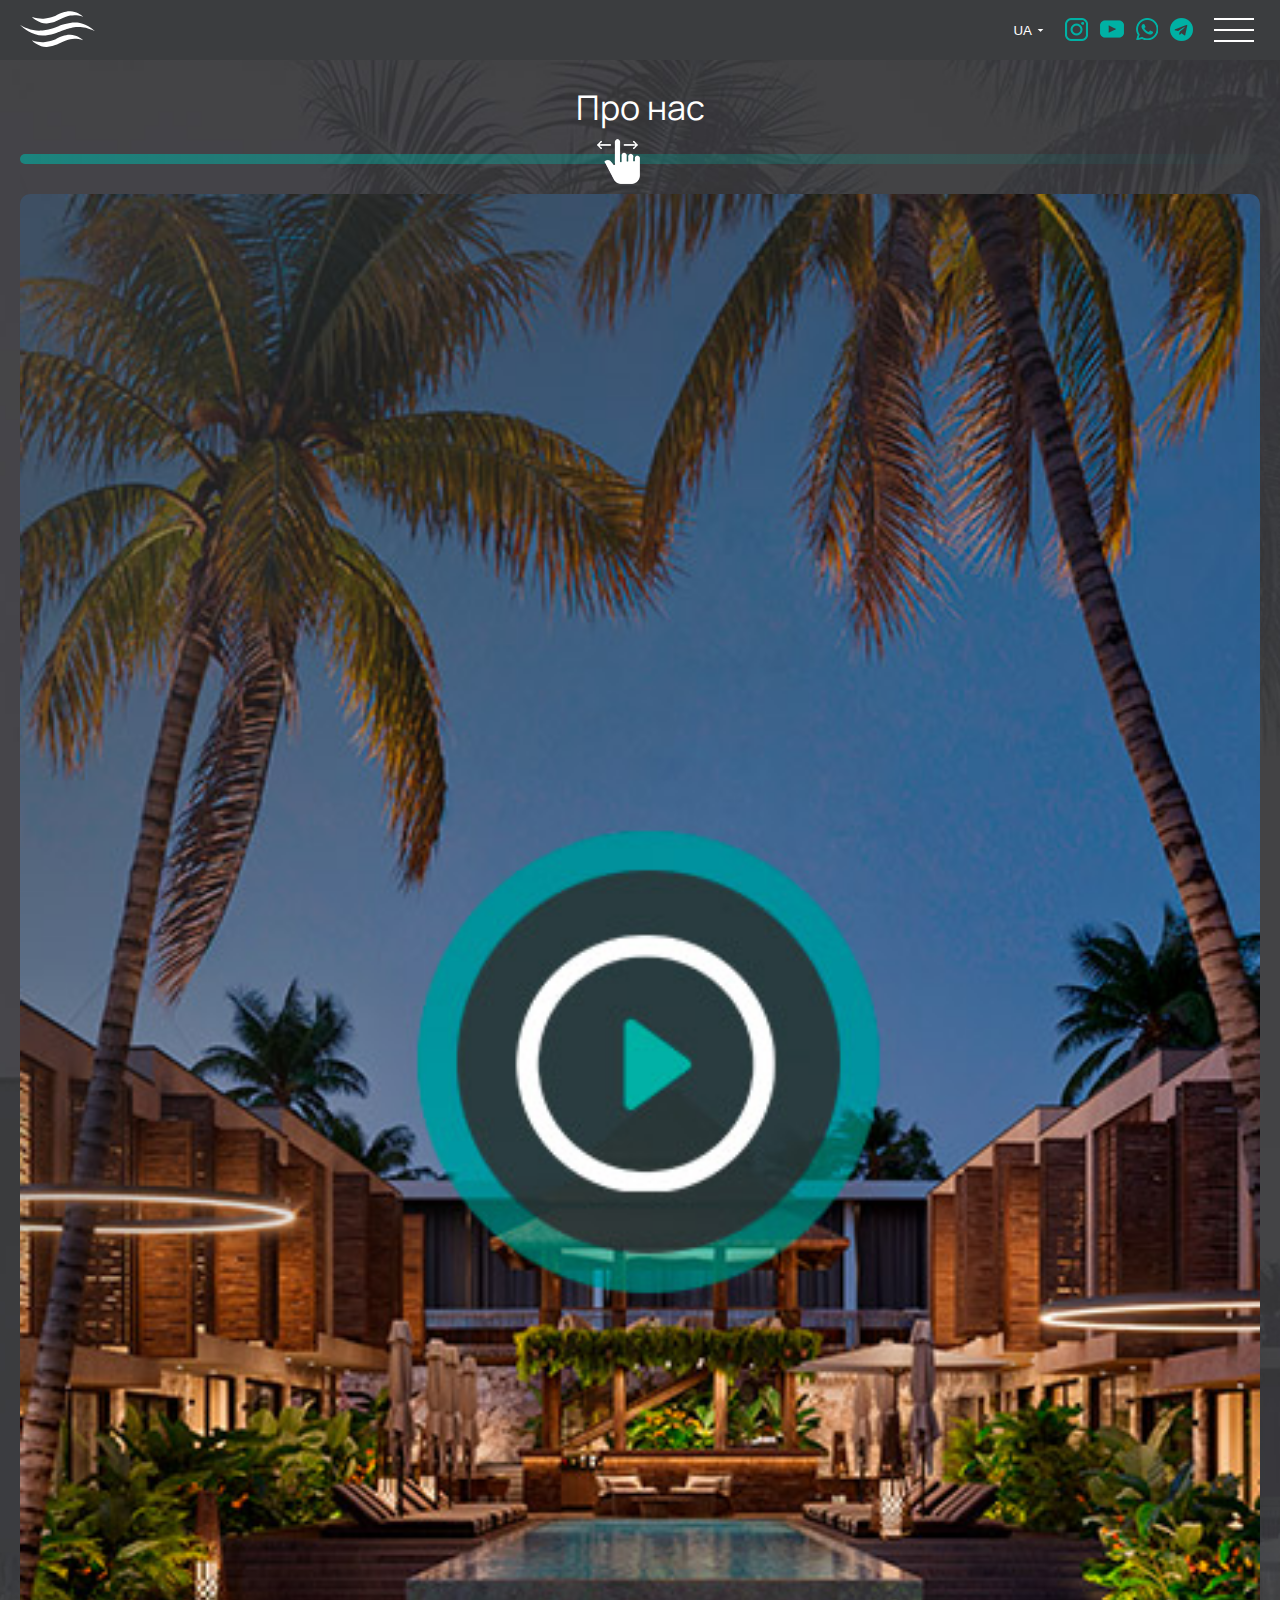
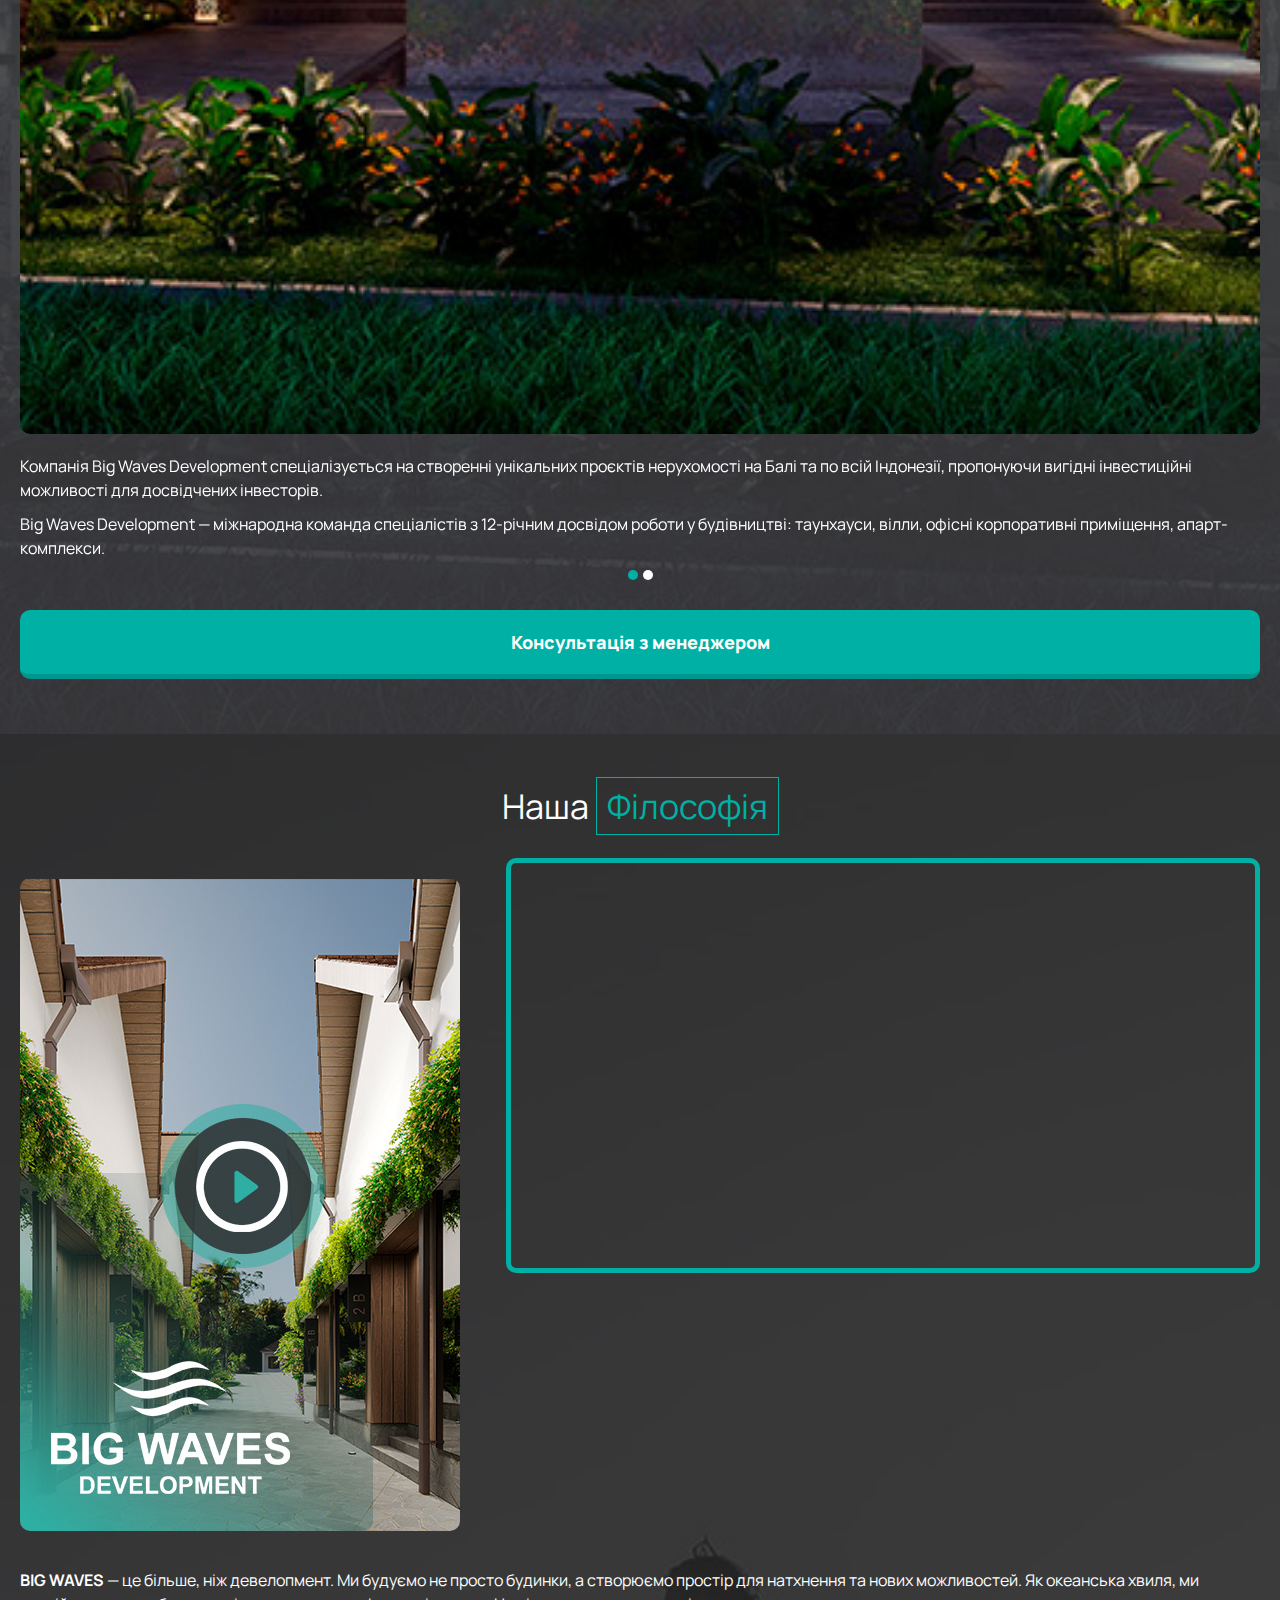
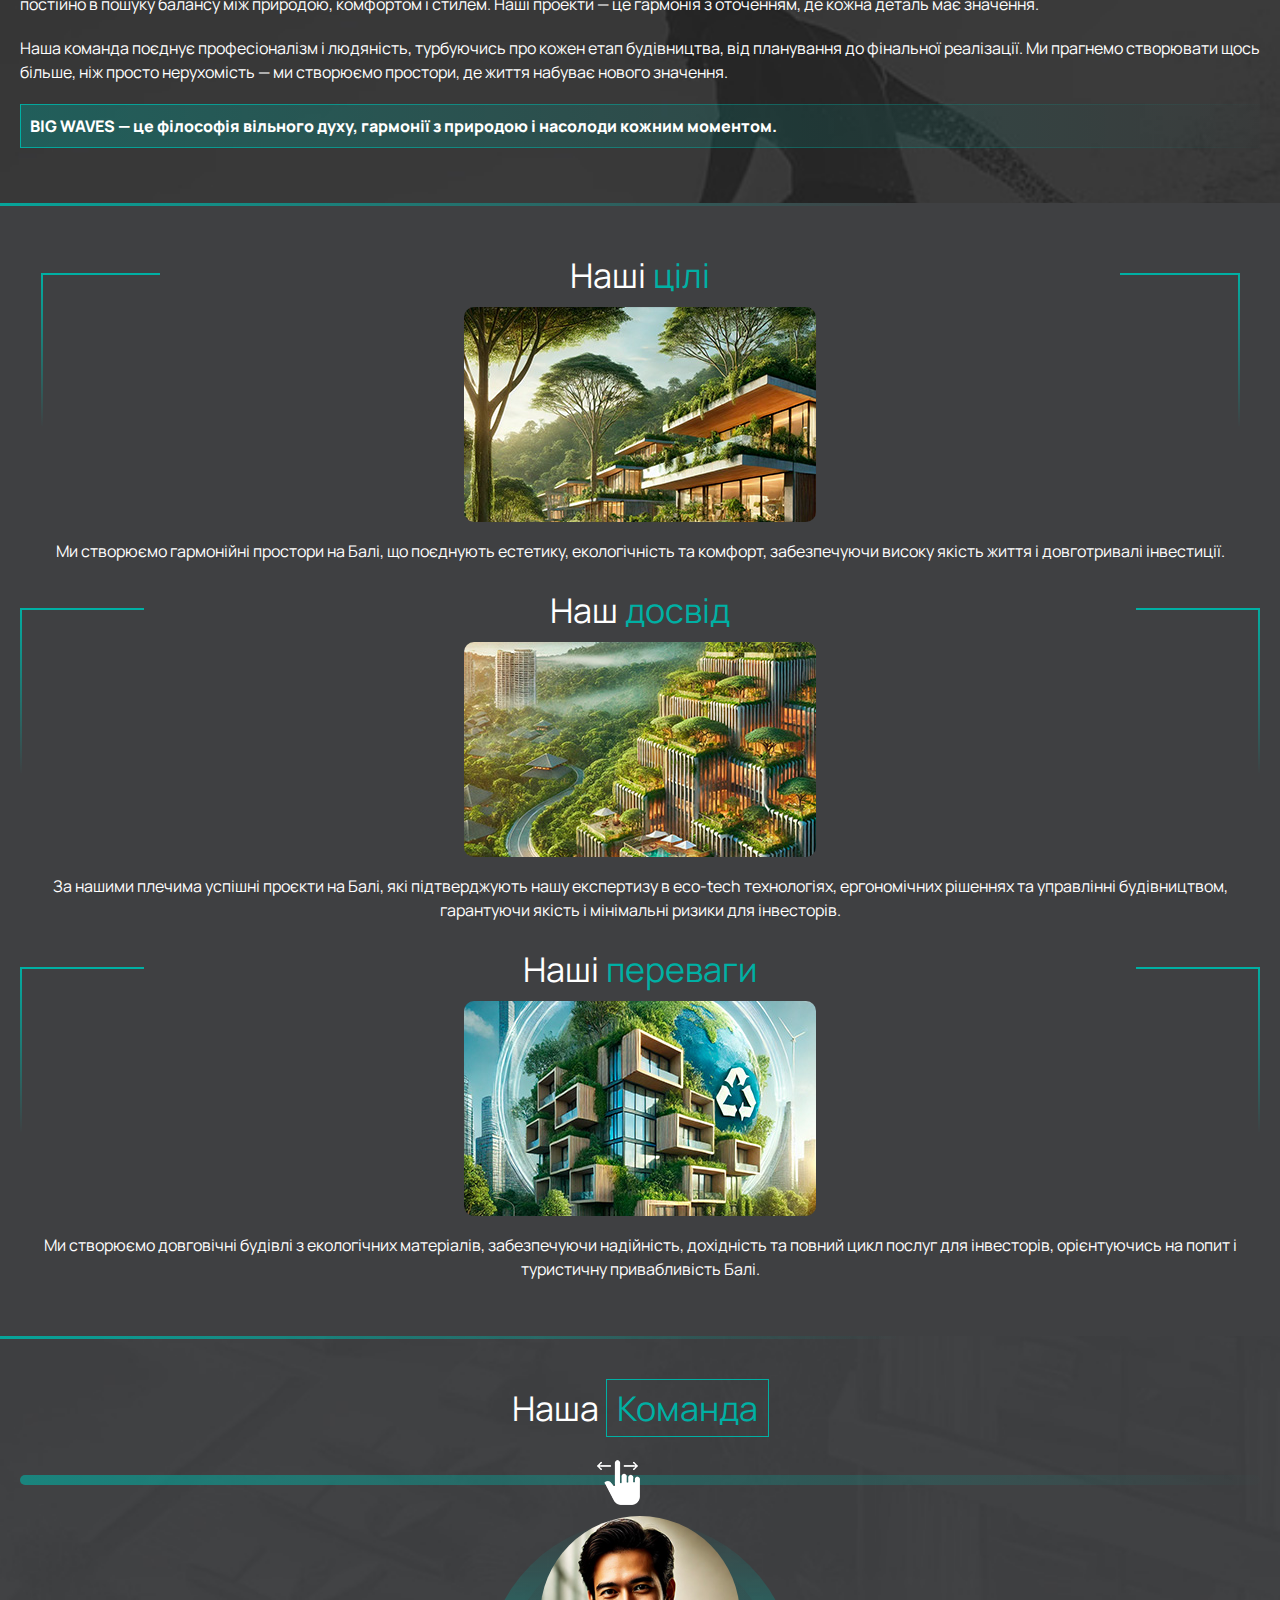
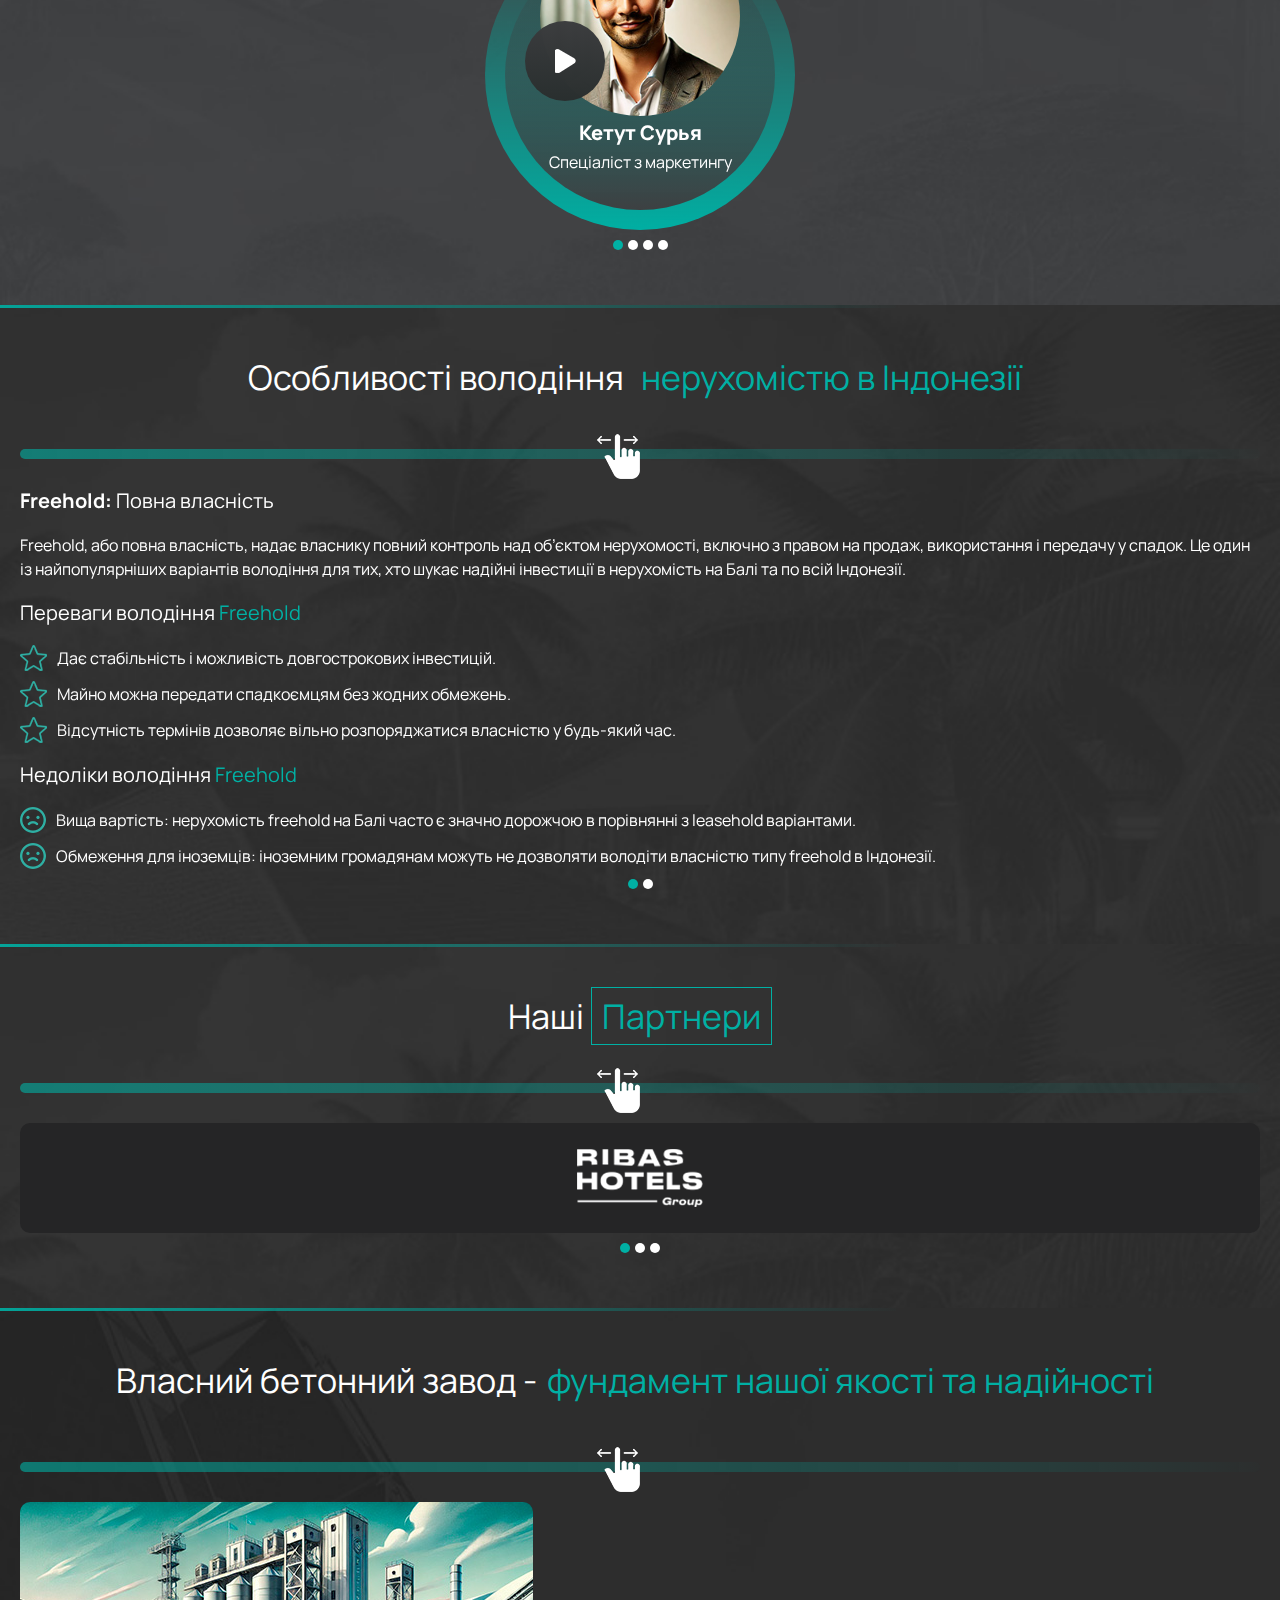
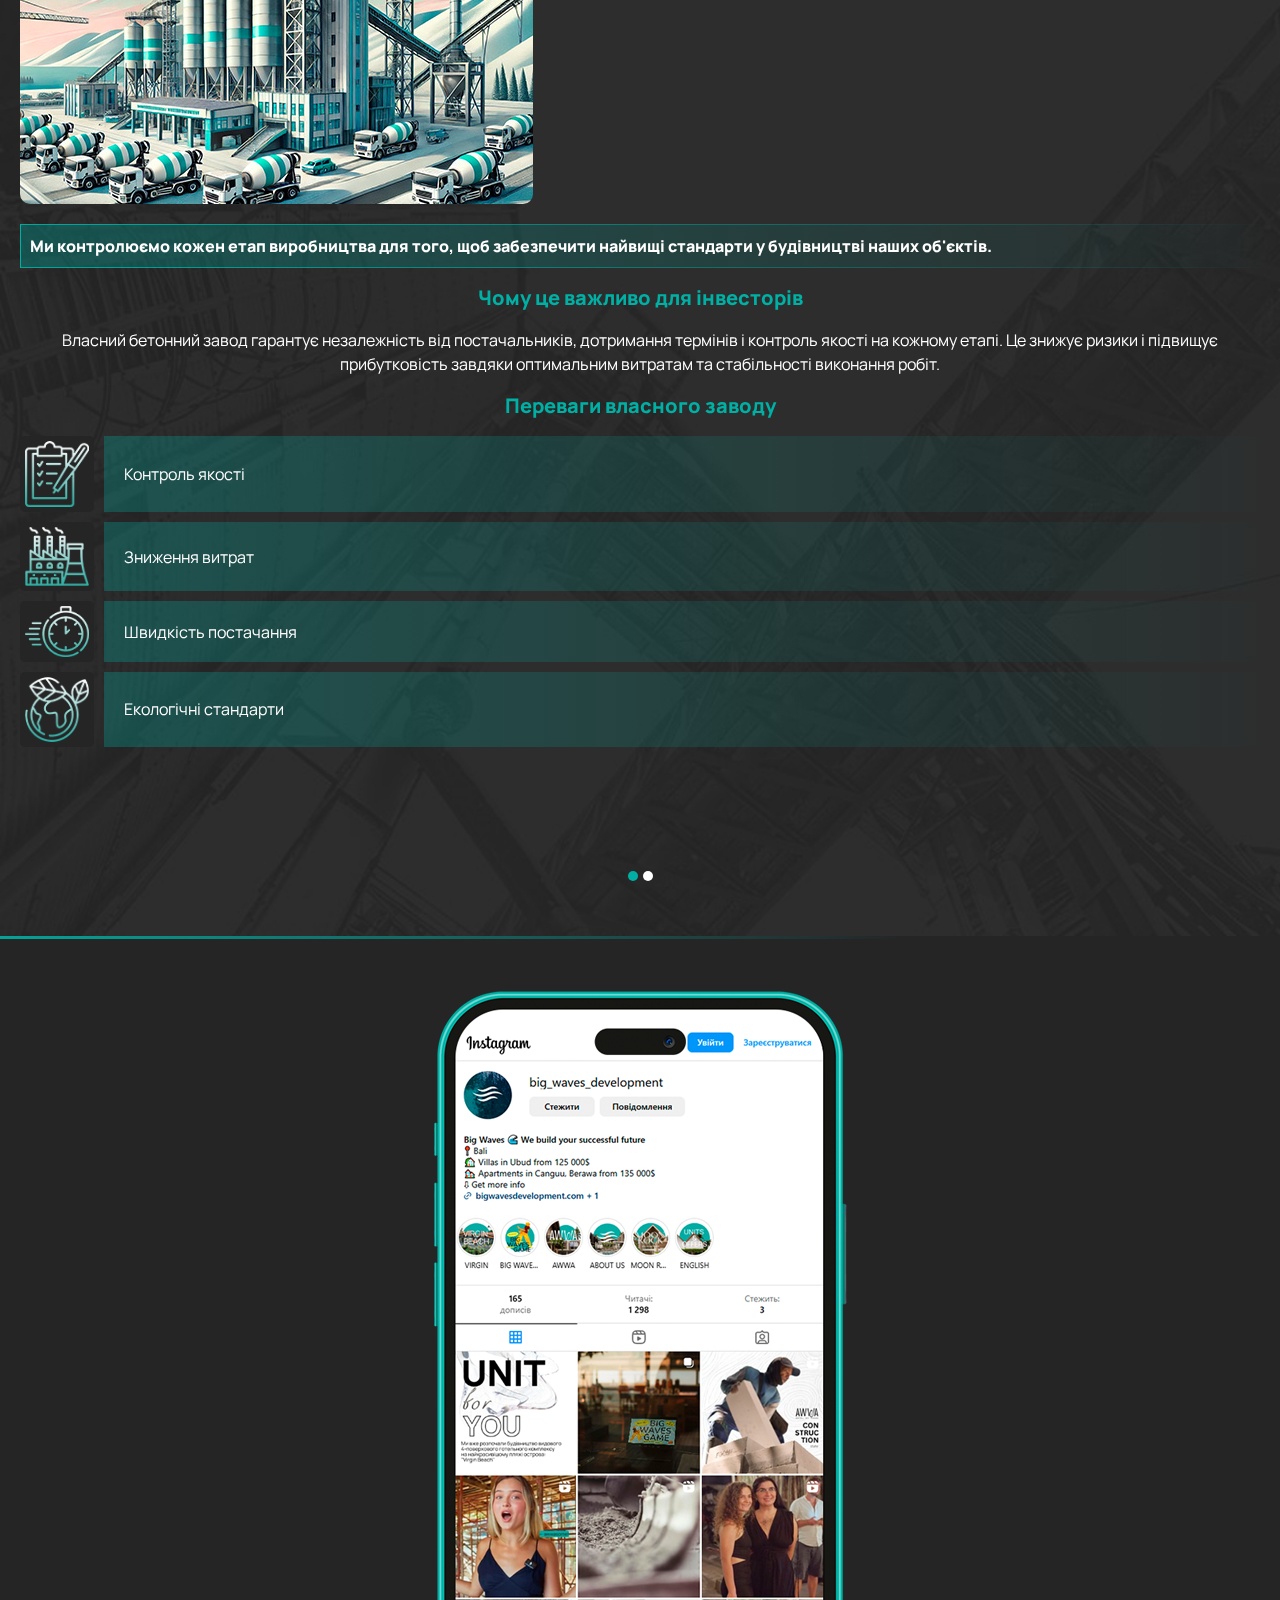
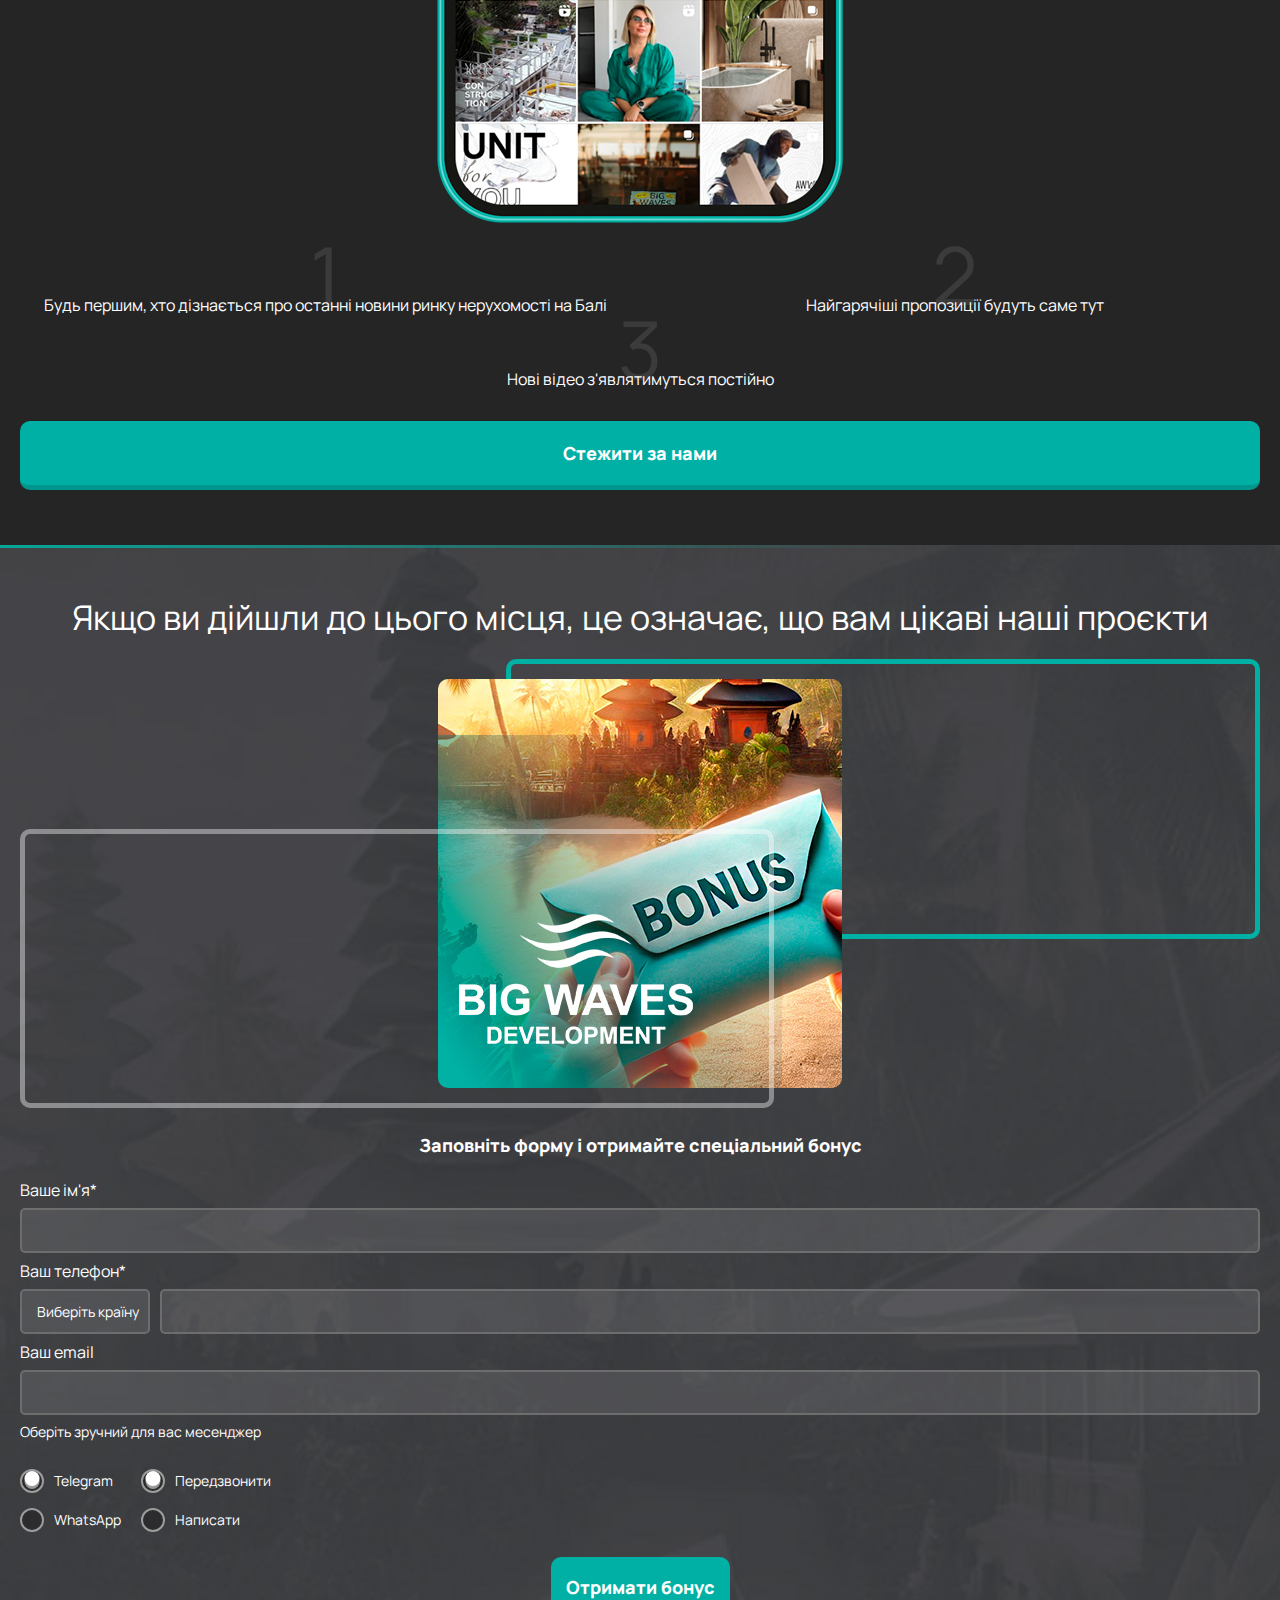
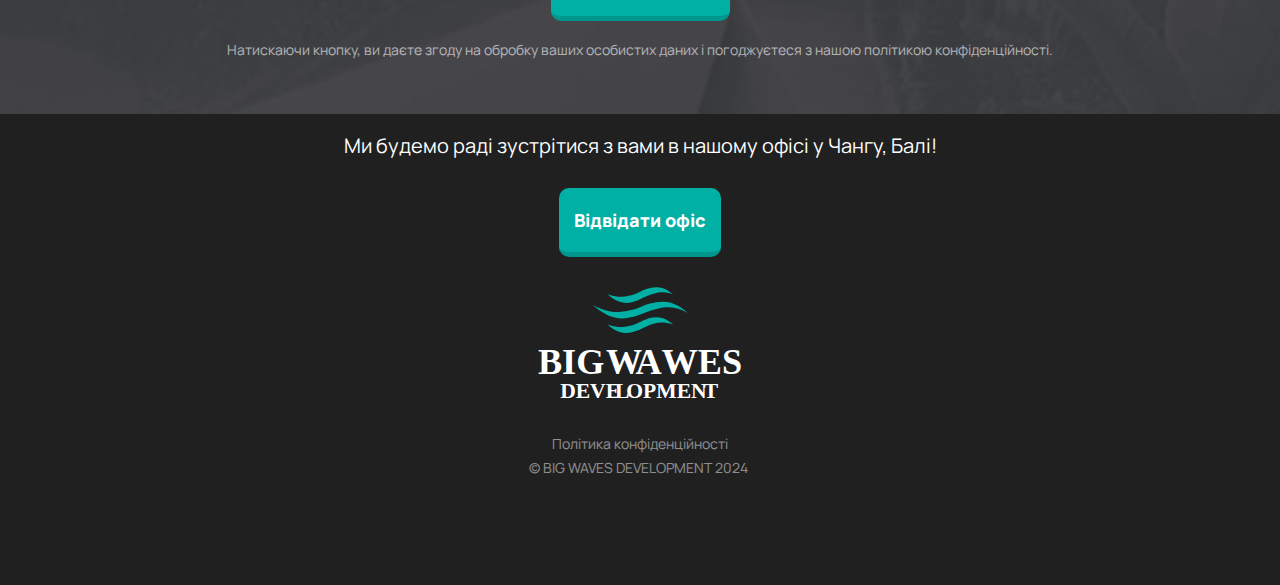
==== about.html @ 15e414f9 "Edit logos" ====
<!DOCTYPE html>
<html lang="en">

<head>
    <meta charset="UTF-8">
    <link rel="icon" type="image/png" href="img/favicon.png?v=1.0.1">
    <meta name="viewport" content="width=device-width, initial-scale=1.0">
    <title>Big Waves</title>
    <link rel="stylesheet" href="css/owl.carousel.min.css">
    <link rel="stylesheet" href="css/jquery.fancybox.min.css">
    <link rel="stylesheet" href="css/style.css?v=3.0.1">
</head>

<body class="pageAbout">
    <main class="mainHome">
        <!-- Modal min -->
        <div class="modalBody">
            <div class="modalBodyBtn">
                <a href="#sec1" class="btn btn_gr bordrR">Вибрати юнiт</a>
                <span class="btn btn_gr bordrL selectMd">Замовити дзвiнок</span>
            </div>
            <div class="mainMdWr" id="mainMd">
                <a href="#" target="_blank"><img src="img/wcp-b.png?v=1.0.1" alt="Ico"></a>
                <a href="#" target="_blank"><img src="img/tg-b.png?v=1.0.1" alt="Ico"></a>
            </div>
        </div>
        <!-- Modal min -->

        <!-- About form -->
        <div class="defForm aboutForm" id="aboutForm">
            <button type="button" class="closeAboutForm"></button>
            <form action="/">
                <div class="defFormTitle">Заповніть форму і отримайте безкоштовну консультацію з менеджером</div>
                <label for="aboutFormName">
                    Ваше ім'я*
                    <input type="text" name="aboutFormName" id="aboutFormName" required>
                </label>

                <div class="flexGroup">
                    <label for="aboutFormPCode">
                        Ваш телефон*
                        <div class="custom-dropdown">
                            <div class="dropdown-selected">
                                <img class="selected-flag" src="" alt=""
                                    style="width: 20px; height: 15px; margin-right: 10px; display: none;">
                                <span class="selected-text">Виберіть країну</span>
                            </div>
                            <div class="dropdown-options"></div>
                            <input type="hidden" name="selectedCountry[]" class="selectedCountry" value="">
                        </div>
                    </label>
                    <label for="aboutFormPhone">
                        <input type="text" name="aboutFormPhone" id="aboutFormPhone" required>
                    </label>
                </div>

                <label for="aboutFormMail">
                    Ваш email
                    <input type="email" name="aboutFormMail" id="aboutFormMail">
                </label>

                <i>Оберіть зручний для вас месенджер</i>

                <div class="formGroup">
                    <div class="formGroupWr">
                        <label for="aboutFormMediaTg" class="formGroupLb">
                            <input type="radio" name="aboutFormMedia" value="Telegram" id="aboutFormMediaTg" checked>
                            <span class="formGroupOw"></span>
                            <i>Telegram</i>
                        </label>
                        <label for="aboutFormMediaWApp" class="formGroupLb">
                            <input type="radio" name="aboutFormMedia" value="WhatsApp" id="aboutFormMediaWApp">
                            <span class="formGroupOw"></span>
                            <i>WhatsApp</i>
                        </label>
                    </div>
                    <div class="formGroupWr">
                        <label for="aboutFormAction1" class="formGroupLb">
                            <input type="radio" name="aboutFormAction" value="Передзвонити" id="aboutFormAction1"
                                checked>
                            <span class="formGroupOw"></span>
                            <i>Передзвонити</i>
                        </label>
                        <label for="aboutFormAction2" class="formGroupLb">
                            <input type="radio" name="aboutFormAction" value="Написати" id="aboutFormAction2">
                            <span class="formGroupOw"></span>
                            <i>Написати</i>
                        </label>
                    </div>
                </div>
                <div class="flexCenter">
                    <button type="submit" name="aboutFormBtn" class="btn btn_gr">Отримати бонус</button>
                </div>
                <i class="qizBtnT">
                    Натискаючи кнопку, ви даєте згоду на обробку ваших особистих даних і
                    погоджуєтеся з нашою політикою конфіденційності.
                </i>
            </form>
        </div>
        <!-- About form -->

        <!-- Production process form -->
        <div class="defForm productionProcessForm" id="productionProcessForm">
            <button type="button" class="closeProductionProcessForm"></button>
            <form action="/">
                <div class="defFormTitle">Як з вами зв’язатися?</div>
                <label for="productionProcessFormName">
                    Ваше ім'я*
                    <input type="text" name="productionProcessFormName" id="productionProcessFormName" required>
                </label>

                <div class="flexGroup">
                    <label for="productionProcessFormPCode">
                        Ваш телефон*
                        <div class="custom-dropdown">
                            <div class="dropdown-selected">
                                <img class="selected-flag" src="" alt=""
                                    style="width: 20px; height: 15px; margin-right: 10px; display: none;">
                                <span class="selected-text">Виберіть країну</span>
                            </div>
                            <div class="dropdown-options"></div>
                            <input type="hidden" name="selectedCountry[]" class="selectedCountry" value="">
                        </div>
                    </label>
                    <label for="productionProcessFormPhone">
                        <input type="text" name="productionProcessFormPhone" id="productionProcessFormPhone" required>
                    </label>
                </div>

                <label for="productionProcessFormMail">
                    Ваш email
                    <input type="email" name="productionProcessFormMail" id="productionProcessFormMail">
                </label>

                <i>Оберіть зручний для вас месенджер</i>

                <div class="formGroup">
                    <div class="formGroupWr">
                        <label for="productionProcessFormMediaTg" class="formGroupLb">
                            <input type="radio" name="productionProcessFormMedia" value="Telegram"
                                id="productionProcessFormMediaTg" checked>
                            <span class="formGroupOw"></span>
                            <i>Telegram</i>
                        </label>
                        <label for="productionProcessFormMediaWApp" class="formGroupLb">
                            <input type="radio" name="productionProcessFormMedia" value="WhatsApp"
                                id="productionProcessFormMediaWApp">
                            <span class="formGroupOw"></span>
                            <i>WhatsApp</i>
                        </label>
                    </div>
                    <div class="formGroupWr">
                        <label for="productionProcessFormAction1" class="formGroupLb">
                            <input type="radio" name="productionProcessFormAction" value="Передзвонити"
                                id="productionProcessFormAction1" checked>
                            <span class="formGroupOw"></span>
                            <i>Передзвонити</i>
                        </label>
                        <label for="productionProcessFormAction2" class="formGroupLb">
                            <input type="radio" name="productionProcessFormAction" value="Написати"
                                id="productionProcessFormAction2">
                            <span class="formGroupOw"></span>
                            <i>Написати</i>
                        </label>
                    </div>
                </div>
                <div class="flexCenter">
                    <button type="submit" name="productionProcessFormBtn" class="btn btn_gr">Відправити</button>
                </div>
                <i class="qizBtnT">
                    Натискаючи кнопку, ви даєте згоду на обробку ваших особистих даних і
                    погоджуєтеся з нашою політикою конфіденційності.
                </i>
            </form>
        </div>
        <!-- Production process form -->

        <!--Visit office us form -->
        <div class="defForm visitOfficeForm" id="visitOfficeForm">
            <button type="button" class="closeVisitOfficeForm"></button>
            <form action="/">
                <div class="defFormTitle">Заповніть форму, і наш менеджер зв'яжеться з вами для підтвердження часу
                    візиту до офісу в Чангу.</div>
                <label for="visitOfficeFormName">
                    Ваше ім'я*
                    <input type="text" name="visitOfficeFormName" id="visitOfficeFormName" required>
                </label>

                <div class="flexGroup">
                    <label for="visitOfficeFormPCode">
                        Ваш телефон*
                        <div class="custom-dropdown">
                            <div class="dropdown-selected">
                                <img class="selected-flag" src="" alt=""
                                    style="width: 20px; height: 15px; margin-right: 10px; display: none;">
                                <span class="selected-text">Виберіть країну</span>
                            </div>
                            <div class="dropdown-options"></div>
                            <input type="hidden" name="selectedCountry[]" class="selectedCountry" value="">
                        </div>
                    </label>
                    <label for="visitOfficeFormPhone">
                        <input type="text" name="visitOfficeFormPhone" id="visitOfficeFormPhone" required>
                    </label>
                </div>

                <label for="visitOfficeFormMail">
                    Ваш email
                    <input type="email" name="visitOfficeFormMail" id="visitOfficeFormMail">
                </label>

                <i>Оберіть зручний для вас месенджер</i>

                <div class="formGroup">
                    <div class="formGroupWr">
                        <label for="visitOfficeFormMediaTg" class="formGroupLb">
                            <input type="radio" name="visitOfficeFormMedia" value="Telegram" id="visitOfficeFormMediaTg"
                                checked>
                            <span class="formGroupOw"></span>
                            <i>Telegram</i>
                        </label>
                        <label for="visitOfficeFormMediaWApp" class="formGroupLb">
                            <input type="radio" name="visitOfficeFormMedia" value="WhatsApp"
                                id="visitOfficeFormMediaWApp">
                            <span class="formGroupOw"></span>
                            <i>WhatsApp</i>
                        </label>
                    </div>
                    <div class="formGroupWr">
                        <label for="visitOfficeFormAction1" class="formGroupLb">
                            <input type="radio" name="visitOfficeFormAction" value="Передзвонити"
                                id="visitOfficeFormAction1" checked>
                            <span class="formGroupOw"></span>
                            <i>Передзвонити</i>
                        </label>
                        <label for="visitOfficeFormAction2" class="formGroupLb">
                            <input type="radio" name="visitOfficeFormAction" value="Написати"
                                id="visitOfficeFormAction2">
                            <span class="formGroupOw"></span>
                            <i>Написати</i>
                        </label>
                    </div>
                </div>
                <div class="flexCenter">
                    <button type="submit" name="ivisitOfficeFormBtn" class="btn btn_gr">Відправити</button>
                </div>
                <i class="qizBtnT">
                    Натискаючи кнопку, ви даєте згоду на обробку ваших особистих даних і
                    погоджуєтеся з нашою політикою конфіденційності.
                </i>
            </form>
        </div>
        <!-- Visit office form -->

        <header class="header headerPage">
            <nav class="mainNav">
                <a href="/" class="logo"><img src="img/Logo-min.svg" alt="Logo"></a>
                <div class="navRight">
                    <div class="navLang">
                        <button type="button" class="navLang">
                            <span>UA <img src="img/ar.png?v=1.0.1" alt="Ar"></span>
                        </button>
                    </div>
                    <div class="navMedia">
                        <a href="" target="_blank"><img src="img/inst.png?v=1.0.1" alt="Media"></a>
                        <a href="" target="_blank"><img src="img/yout.png?v=1.0.1" alt="Media"></a>
                        <a href="" target="_blank"><img src="img/what.png?v=1.0.1" alt="Media"></a>
                        <a href="" target="_blank"><img src="img/tg.png?v=1.0.1" alt="Media"></a>
                    </div>
                    <button type="button" class="navMbutton">
                        <span></span>
                        <span></span>
                        <span></span>
                    </button>
                </div>
            </nav>
            <div class="navListMenu">
                <a href="#">Головна</a>
                <a href="#">Про нас</a>
                <a href="#">Наші проєкти</a>
                <a href="#">Про Балі</a>
                <a href="#">Партнерам</a>
                <a href="#">Блог</a>
                <a href="#">Поширені запитання</a>
                <a href="#">Кар'єра</a>
                <a href="#">Контакти</a>
            </div>
            <div class="navLangList">
                <a href="#">EN</a>
            </div>
        </header>

        <section class="section sec3" id="sec3">
            <div class="container">
                <h3 class="secTitle">Про нас</h3>

                <div class="owl-carousel aboutCarousel">
                    <div class="item">
                        <div class="aboutVFrame">
                            <div class="prSwipe"></div>
                            <a href="https://www.youtube.com/watch?v=393JkWCNW-Q" data-fancybox><img
                                    src="img/about-v.jpg?v=1.0.1" alt="About"></a>
                        </div>
                        <div class="aboutDesc">
                            <p>
                                Компанія Big Waves Development спеціалізується на створенні унікальних проєктів
                                нерухомості на
                                Балі та по всій Індонезії, пропонуючи вигідні інвестиційні можливості для досвідчених
                                інвесторів.
                            </p>
                            <p>
                                Big Waves Development — міжнародна команда спеціалістів з 12-річним досвідом роботи у
                                будівництві: таунхауси, вілли, офісні корпоративні приміщення, апарт-комплекси.
                            </p>
                        </div>
                    </div>
                    <div class="item">
                        <div class="aboutContWr">
                            <div class="prSwipe"></div>
                            <div class="aboutStat">
                                <div class="aboutStatRow">
                                    <div class="aboutStatRowWr">
                                        <div class="aboutStatCol">з 2012 року</div>
                                        <div class="aboutStatColT">Працюємо в будівництві</div>
                                    </div>
                                    <div class="aboutStatRowWr">
                                        <div class="aboutStatCol">123</div>
                                        <div class="aboutStatColT">Інвестори в будівництво</div>
                                    </div>
                                    <div class="aboutStatRowWr">
                                        <div class="aboutStatCol">15%</div>
                                        <div class="aboutStatColT">Середня рентабельність інвестицій</div>
                                    </div>
                                </div>

                                <div class="aboutStatRow">
                                    <div class="aboutStatRowWr">
                                        <div class="aboutStatCol">3 комплекси</div>
                                        <div class="aboutStatColT">У нашому поточному портфоліо</div>
                                    </div>
                                    <div class="aboutStatRowWr">
                                        <div class="aboutStatCol">50+</div>
                                        <div class="aboutStatColT">Одиниць на стадії будівництва</div>
                                    </div>
                                    <div class="aboutStatRowWr">
                                        <div class="aboutStatCol">
                                            15 000
                                            <span>квадратних метрів</span>
                                        </div>
                                        <div class="aboutStatColT">Зданих проєктів</div>
                                    </div>
                                </div>
                            </div>

                            <div class="aboutQo">
                                <div>
                                    Ми маємо всі необхідні ліцензії та реєстраційні документи, що забезпечують юридичну
                                    цілісність і надійність наших проєктів.
                                </div>
                            </div>

                            <div class="aboutVideo">
                                <a href="https://www.youtube.com/watch?v=393JkWCNW-Q" data-fancybox><img
                                        src="img/about-v2.jpg?v=1.0.1" alt="Video"></a>
                            </div>
                        </div>
                    </div>
                </div>
                <span class="btn btn_gr btnMt30" id="aboutFormSubmit">Консультація з менеджером</span>
            </div>
        </section>

        <section class="section secOurPhilosophy" id="secOurPhilosophy">
            <div class="container">
                <h3 class="secTitle secTitlePage">Наша <span>Філософія</span></h3>

                <div class="ourPhilosophyVideo">
                    <a href="https://www.youtube.com/watch?v=393JkWCNW-Q" data-fancybox>
                        <img src="img/op-vid.jpg" alt="Video">
                        <span class="qizPicLine1"></span>
                    </a>
                </div>

                <div class="ourPhilosophyTWr">
                    <p>
                        <b>BIG WAVES</b> — це більше, ніж девелопмент. Ми будуємо не просто будинки,
                        а створюємо простір для натхнення та нових можливостей. Як океанська
                        хвиля, ми постійно в пошуку балансу між природою, комфортом і стилем.
                        Наші проекти — це гармонія з оточенням, де кожна деталь має значення.
                    </p>
                    <p>
                        Наша команда поєднує професіоналізм і людяність, турбуючись про
                        кожен етап будівництва, від планування до фінальної реалізації.
                        Ми прагнемо створювати щось більше, ніж просто нерухомість — ми
                        створюємо простори, де життя набуває нового значення.
                    </p>
                    <div class="bqLine">
                        <span class="bqLine1"></span>
                        <span class="bqLine2"></span>
                        <span class="bqLine3"></span>
                        BIG WAVES — це філософія вільного духу, гармонії з природою і насолоди кожним моментом.
                    </div>
                </div>

            </div>
        </section>

        <section class="section sectionLine secMainTarget" id="secMainTarget">
            <div class="container">
                <div class="mainTargetWr">
                    <div class="mainTarget">
                        <span class="mainTargetL1"></span>
                        <span class="mainTargetL2"></span>
                        <span class="mainTargetL3"></span>
                        <span class="mainTargetL4"></span>
                        <div class="mainTargetT">Наші <span>цілі</span></div>
                        <div class="mainTargetP"><img src="img/mTarget-1.jpg" alt="Pic"></div>
                        <div class="mainTargetD">
                            Ми створюємо гармонійні простори на Балі, що поєднують естетику, екологічність та комфорт,
                            забезпечуючи високу якість життя і довготривалі інвестиції.
                        </div>
                    </div>
                    <div class="mainTarget">
                        <span class="mainTargetL1"></span>
                        <span class="mainTargetL2"></span>
                        <span class="mainTargetL3"></span>
                        <span class="mainTargetL4"></span>
                        <div class="mainTargetT">Наш <span>досвід</span></div>
                        <div class="mainTargetP"><img src="img/mTarget-2.jpg" alt="Pic"></div>
                        <div class="mainTargetD">
                            За нашими плечима успішні проєкти на Балі, які підтверджують нашу експертизу в eco-tech
                            технологіях, ергономічних рішеннях та управлінні будівництвом, гарантуючи якість і
                            мінімальні ризики для інвесторів.
                        </div>
                    </div>
                    <div class="mainTarget">
                        <span class="mainTargetL1"></span>
                        <span class="mainTargetL2"></span>
                        <span class="mainTargetL3"></span>
                        <span class="mainTargetL4"></span>
                        <div class="mainTargetT">Наші <span>переваги</span></div>
                        <div class="mainTargetP"><img src="img/mTarget-3.jpg" alt="Pic"></div>
                        <div class="mainTargetD">
                            Ми створюємо довговічні будівлі з екологічних матеріалів, забезпечуючи надійність,
                            дохідність та повний цикл послуг для інвесторів, орієнтуючись на попит і туристичну
                            привабливість Балі.
                        </div>
                    </div>
                </div>
            </div>
        </section>

        <section class="section sectionLine secOurTeam" id="secOurTeam">
            <div class="container">
                <h3 class="secTitle secTitlePage">Наша <span>Команда</span></h3>
                <div class="prSwipe"></div>
                <div class="owl-carousel teamCarousel">
                    <div class="item">
                        <div class="teamOwlWr">
                            <div class="teamOwl">
                                <div class="teamOwl2">
                                    <div class="teamOwl3">
                                        <a href="https://www.youtube.com/watch?v=393JkWCNW-Q" class="teamVideo"
                                            data-fancybox>
                                            <img src="img/team-p.png" alt="Play">
                                        </a>
                                        <img src="img/team-1.jpg" alt="Team">
                                    </div>
                                    <div class="teamOwl2Name">Кетут Сурья</div>
                                    <div class="teamOwl2Job">Спеціаліст з маркетингу</div>
                                </div>
                            </div>
                        </div>
                    </div>

                    <div class="item">
                        <div class="teamOwlWr">
                            <div class="teamOwl">
                                <div class="teamOwl2">
                                    <div class="teamOwl3">
                                        <a href="https://www.youtube.com/watch?v=393JkWCNW-Q" class="teamVideo"
                                            data-fancybox>
                                            <img src="img/team-p.png" alt="Play">
                                        </a>
                                        <img src="img/team-2.jpg" alt="Team">
                                    </div>
                                    <div class="teamOwl2Name">Вайян Агунг</div>
                                    <div class="teamOwl2Job">Архітектор</div>
                                </div>
                            </div>
                        </div>
                    </div>

                    <div class="item">
                        <div class="teamOwlWr">
                            <div class="teamOwl">
                                <div class="teamOwl2">
                                    <div class="teamOwl3">
                                        <a href="https://www.youtube.com/watch?v=393JkWCNW-Q" class="teamVideo"
                                            data-fancybox>
                                            <img src="img/team-p.png" alt="Play">
                                        </a>
                                        <img src="img/team-3.jpg" alt="Team">
                                    </div>
                                    <div class="teamOwl2Name">Маде Раден</div>
                                    <div class="teamOwl2Job">Інженер з екотехнологій</div>
                                </div>
                            </div>
                        </div>
                    </div>

                    <div class="item">
                        <div class="teamOwlWr">
                            <div class="teamOwl">
                                <div class="teamOwl2">
                                    <div class="teamOwl3">
                                        <a href="https://www.youtube.com/watch?v=393JkWCNW-Q" class="teamVideo"
                                            data-fancybox>
                                            <img src="img/team-p.png" alt="Play">
                                        </a>
                                        <img src="img/team-4.jpg" alt="Team">
                                    </div>
                                    <div class="teamOwl2Name">Путу Арджуна</div>
                                    <div class="teamOwl2Job">Менеджер проєктів</div>
                                </div>
                            </div>
                        </div>
                    </div>

                </div>
            </div>
        </section>

        <section class="section sectionLine secEstateIndonesia" id="secEstateIndonesia">
            <div class="container">
                <h3 class="secTitle secTitlePage">Особливості володіння <span>нерухомістю в Індонезії</span></h3>

                <div class="owl-carousel estateIndonesiaCarousel">
                    <div class="item">
                        <div class="estateIndonesiaWr">
                            <div class="prSwipe"></div>
                            <div class="estateIndonesiaT"><b>Freehold:</b> Повна власність</div>
                            <div class="estateIndonesiaD">
                                Freehold, або повна власність, надає власнику повний контроль над об’єктом нерухомості,
                                включно
                                з правом на продаж, використання і передачу у спадок. Це один із найпопулярніших
                                варіантів
                                володіння для тих, хто шукає надійні інвестиції в нерухомість на Балі та по всій
                                Індонезії.
                            </div>

                            <div class="estateIndonesiaT">Переваги володіння <span>Freehold</span></div>
                            <div class="estateIndonesiaD">
                                <div class="estateIndonesiaList">
                                    <img src="img/star-p.png" alt="Star">
                                    Дає стабільність і можливість довгострокових інвестицій.
                                </div>
                                <div class="estateIndonesiaList">
                                    <img src="img/star-p.png" alt="Star">
                                    Майно можна передати спадкоємцям без жодних обмежень.
                                </div>
                                <div class="estateIndonesiaList">
                                    <img src="img/star-p.png" alt="Star">
                                    Відсутність термінів дозволяє вільно розпоряджатися власністю у будь-який час.
                                </div>
                            </div>

                            <div class="estateIndonesiaT">Недоліки володіння <span>Freehold</span></div>
                            <div class="estateIndonesiaD">
                                <div class="estateIndonesiaList">
                                    <img src="img/smile-b.png" alt="Smile">
                                    Вища вартість: нерухомість freehold на Балі часто є значно дорожчою в порівнянні з
                                    leasehold
                                    варіантами.
                                </div>
                                <div class="estateIndonesiaList">
                                    <img src="img/smile-b.png" alt="Smile">
                                    Обмеження для іноземців: іноземним громадянам можуть не дозволяти володіти власністю
                                    типу
                                    freehold в Індонезії.
                                </div>
                            </div>
                        </div>
                    </div>
                    <div class="item">
                        <div class="estateIndonesiaWr">
                            <div class="prSwipe"></div>
                            <div class="estateIndonesiaT"><b>Leasehold:</b> Оренда</div>
                            <div class="estateIndonesiaD">
                                Leasehold передбачає отримання права на довгострокову оренду землі на визначений період
                                часу. У
                                цьому випадку ви орендуєте землю, але власником нерухомості на ній стаєте ви. Ця схема
                                популярна
                                як на Балі, так і в інших частинах Індонезії та світу.
                            </div>

                            <div class="estateIndonesiaT">Переваги володіння <span>Leasehold</span></div>
                            <div class="estateIndonesiaD">
                                <div class="estateIndonesiaList">
                                    <img src="img/star-p.png" alt="Star">
                                    Доступніші ціни: leasehold об'єкти часто є дешевшими, що робить їх привабливими для
                                    іноземних інвесторів.
                                </div>
                                <div class="estateIndonesiaList">
                                    <img src="img/star-p.png" alt="Star">
                                    Гнучкість: деякі договори оренди можуть передбачати можливість продовження терміну.
                                </div>
                                <div class="estateIndonesiaList">
                                    <img src="img/star-p.png" alt="Star">
                                    Інвестиційні можливості: leasehold об’єкти можуть стати вигідним вкладенням, якщо
                                    правильно
                                    оцінити ринок.
                                </div>
                            </div>

                            <div class="estateIndonesiaT">Недоліки володіння <span>Leasehold</span></div>
                            <div class="estateIndonesiaD">
                                <div class="estateIndonesiaList">
                                    <img src="img/smile-b.png" alt="Smile">
                                    Обмежений термін: оренда має встановлений термін, після закінчення якого можуть
                                    виникнути
                                    певні труднощі.
                                </div>
                                <div class="estateIndonesiaList">
                                    <img src="img/smile-b.png" alt="Smile">
                                    Спадкові права: у деяких випадках оренда не може бути передана спадкоємцям, що може
                                    обмежувати можливості планування.
                                </div>
                            </div>
                        </div>
                    </div>
                </div>
            </div>
        </section>

        <section class="section sectionLine secPartnerP" id="secPartnerP">
            <div class="container">
                <h3 class="secTitle secTitlePage">Наші <span>Партнери</span></h3>

                <div class="partLogosWr">
                    <div class="prSwipe"></div>
                    <div class="owl-carousel partLogosCarousel">
                        <div class="item">
                            <div class="partLogos"><img src="img/part-1.png" alt="Part"></div>
                        </div>
                        <div class="item">
                            <div class="partLogos"><img src="img/part-2.png" alt="Part"></div>
                        </div>
                        <div class="item">
                            <div class="partLogos"><img src="img/part-3.png" alt="Part"></div>
                        </div>
                    </div>

                </div>
            </div>
        </section>

        <section class="section sectionLine secConcretePlant" id="secConcretePlant">
            <div class="container">
                <h3 class="secTitle secTitlePage">Власний бетонний завод -<span>фундамент нашої якості та
                        надійності</span></h3>

                <div class="owl-carousel productionProcessCarousel">
                    <div class="item">
                        <div class="concretePlantWr">
                            <div class="prSwipe"></div>
                            <div class="concretePlantPic">
                                <img src="img/ConcretePlant-1.jpg" alt="Pic">
                            </div>
                            <div class="bqLine">
                                <span class="bqLine1"></span>
                                <span class="bqLine2"></span>
                                <span class="bqLine3"></span>
                                Ми контролюємо кожен етап виробництва для того, щоб забезпечити найвищі стандарти у
                                будівництві
                                наших об'єктів.
                            </div>
                            <div class="concretePlantT">
                                Чому це важливо для інвесторів
                            </div>
                            <div class="concretePlantD">
                                Власний бетонний завод гарантує незалежність від постачальників, дотримання термінів і
                                контроль
                                якості на кожному етапі. Це знижує ризики і підвищує прибутковість завдяки оптимальним
                                витратам
                                та стабільності виконання робіт.
                            </div>
                            <div class="concretePlantT">
                                Переваги власного заводу
                            </div>
                            <div class="concretePlantListWr">
                                <div class="concretePlantList">
                                    <div class="concretePlantListIco"><img src="img/ConcretePlant-2.png" alt="Pic">
                                    </div>
                                    <div class="concretePlantListDesc">Контроль якості</div>
                                </div>
                                <div class="concretePlantList">
                                    <div class="concretePlantListIco"><img src="img/ConcretePlant-3.png" alt="Pic">
                                    </div>
                                    <div class="concretePlantListDesc">Зниження витрат</div>
                                </div>
                                <div class="concretePlantList">
                                    <div class="concretePlantListIco"><img src="img/ConcretePlant-4.png" alt="Pic">
                                    </div>
                                    <div class="concretePlantListDesc">Швидкість постачання</div>
                                </div>
                                <div class="concretePlantList">
                                    <div class="concretePlantListIco"><img src="img/ConcretePlant-5.png" alt="Pic">
                                    </div>
                                    <div class="concretePlantListDesc">Екологічні стандарти</div>
                                </div>
                            </div>
                        </div>
                    </div>
                    <div class="item">
                        <div class="concretePlantWr">
                            <div class="prSwipe"></div>
                            <div class="concretePlantT">
                                Процес виробництва бетону
                            </div>
                            <div class="productionProcessWr">
                                <div class="productionProcess productionProcess1">
                                    <div class="productionProcessIco">
                                        <img src="img/ConcretePlant-6.jpg" alt="Ico">
                                        <div class="productionProcessTitle">Вибір сировини</div>
                                    </div>
                                </div>
                                <div class="productionProcess productionProcess2">
                                    <div class="productionProcessIco">
                                        <img src="img/ConcretePlant-7.jpg" alt="Ico">
                                        <div class="productionProcessTitle">Виробництво суміші</div>
                                    </div>
                                </div>
                            </div>

                            <div class="productionProcessWr">
                                <div class="productionProcess productionProcess3">
                                    <div class="productionProcessIco">
                                        <img src="img/ConcretePlant-8.jpg" alt="Ico">
                                        <div class="productionProcessTitle">Контроль якості</div>
                                    </div>

                                </div>
                                <div class="productionProcess productionProcess4">
                                    <div class="productionProcessIco">
                                        <img src="img/ConcretePlant-9.jpg" alt="Ico">
                                        <div class="productionProcessTitle">Доставка на майданчик</div>
                                    </div>
                                </div>
                            </div>
                            <div class="productionProcessSt">
                                <img src="img/st-b.png" alt="St">
                            </div>
                            <div class="aboutQo">
                                <div>
                                    Дізнайтесь більше про наші проекти та інвестиційні можливості
                                </div>
                            </div>
                            <span class="btn btn_gr" id="productionProcessSubmit">Отримати консультацію</span>

                        </div>
                    </div>
                </div>
            </div>
        </section>

        <section class="section sectionLine secFollowUs" id="secFollowUs">
            <div class="container">
                <div class="followUsWr">
                    <img src="img/phone.png" alt="Phone">
                </div>
                <div class="followUsWr2">
                    <div class="followUsList">
                        Будь першим, хто дізнається про останні новини ринку нерухомості на Балі
                        <span class="followUsListNum">1</span>
                    </div>
                    <div class="followUsList">
                        Найгарячіші пропозиції будуть саме тут
                        <span class="followUsListNum">2</span>
                    </div>
                </div>
                <div class="followUsWr followUsWr3">
                    <div class="followUsList">
                        Нові відео з'являтимуться постійно
                        <span class="followUsListNum">3</span>
                    </div>
                </div>

                <div class="followUsBtnWr">
                    <a href="#" target="_blank" class="btn btn_gr">Стежити за нами</a>
                </div>
            </div>
        </section>

        <section class="section sec10" id="sec10">
            <div class="container">
                <h3 class="secTitle">Якщо ви дійшли до цього місця, це означає, що вам цікаві наші проєкти</h3>
                <div class="qizPic sec10Pic">
                    <span class="qizPicLine1"></span>
                    <img src="img/sec10-pic.jpg?v=1.0.1" alt="Pic">
                    <span class="qizPicLine2"></span>
                </div>
                <div class="sec10T">
                    Заповніть форму і отримайте спеціальний бонус
                </div>
                <form action="/">
                    <div class="modalQizForm">
                        <label for="sec10Name">
                            Ваше ім'я*
                            <input type="text" name="sec10Name" id="sec10Name" required>
                        </label>

                        <div class="flexGroup">
                            <label for="sec10PCode">
                                Ваш телефон*
                                <div class="custom-dropdown">
                                    <div class="dropdown-selected">
                                        <img class="selected-flag" src="" alt=""
                                            style="width: 20px; height: 15px; margin-right: 10px; display: none;">
                                        <span class="selected-text">Виберіть країну</span>
                                    </div>
                                    <div class="dropdown-options"></div>
                                    <input type="hidden" name="selectedCountry[]" class="selectedCountry" value="">
                                </div>
                            </label>
                            <label for="sec10Phone">
                                <input type="text" name="sec10Phone" id="sec10Phone" required>
                            </label>
                        </div>

                        <label for="sec10Mail">
                            Ваш email
                            <input type="email" name="sec10Mail" id="sec10Mail">
                        </label>

                        <i>Оберіть зручний для вас месенджер</i>

                        <div class="formGroup formGroupQiz">
                            <div class="formGroupWr">
                                <label for="formSec10" class="formGroupLb">
                                    <input type="radio" name="sec10Media" value="Telegram" id="formSec10" checked>
                                    <span class="formGroupOw"></span>
                                    <i>Telegram</i>
                                </label>
                                <label for="formSec11" class="formGroupLb">
                                    <input type="radio" name="sec10Media" value="WhatsApp" id="formSec11">
                                    <span class="formGroupOw"></span>
                                    <i>WhatsApp</i>
                                </label>
                            </div>
                            <div class="formGroupWr">
                                <label for="formSec12" class="formGroupLb">
                                    <input type="radio" name="sec10Action" value="Передзвонити" id="formSec12" checked>
                                    <span class="formGroupOw"></span>
                                    <i>Передзвонити</i>
                                </label>
                                <label for="formSec13" class="formGroupLb">
                                    <input type="radio" name="sec10Action" value="Написати" id="formSec13">
                                    <span class="formGroupOw"></span>
                                    <i>Написати</i>
                                </label>
                            </div>
                        </div>
                        <div class="flexCenter">
                            <button type="submit" class="btn btn_gr">Отримати бонус</button>
                        </div>
                        <i class="qizBtnT">
                            Натискаючи кнопку, ви даєте згоду на обробку ваших особистих даних і
                            погоджуєтеся з нашою політикою конфіденційності.
                        </i>
                    </div>
                </form>
            </div>
        </section>

        <footer class="footer">
            <div class="container containerF">
                <div class="fWel">Ми будемо раді зустрітися з вами в нашому офісі у Чангу, Балі!</div>
                <div class="flexCenter">
                    <span class="btn btn_gr" id="visitOfficeFormSubmit">Відвідати офіс</span>
                </div>
                <div class="fLogo">
                    <img src="img/Logo.svg" alt="Logo">
                </div>
                <div class="fDesc">
                    <a href="#">Політика конфіденційності</a>
                    <span>© BIG WAVES DEVELOPMENT 2024 </span>
                </div>
            </div>
        </footer>
    </main>

    <script src="js/jquery-3.7.1.min.js"></script>
    <script src="js/owl.carousel.min.js"></script>
    <script src="js/fancyBox-3.0.47.js"></script>
    <script src="js/main.js?v=2.0.3"></script>
    <script>
        $(document).ready(function () {
            $('.aboutCarousel').owlCarousel({
                loop: true,
                margin: 25,
                nav: false,
                autoplay: false,
                autoplayTimeout: 5000,
                autoplayHoverPause: false,
                responsive: {
                    0: {
                        items: 1
                    },
                    600: {
                        items: 1
                    },
                    1000: {
                        items: 1
                    }
                }
            })
        });
        $(document).ready(function () {
            $('.teamCarousel').owlCarousel({
                // loop: true,
                margin: 25,
                nav: false,
                autoplay: false,
                autoplayTimeout: 5000,
                autoplayHoverPause: false,
                responsive: {
                    0: {
                        items: 1
                    },
                    600: {
                        items: 1
                    },
                    1000: {
                        items: 1
                    }
                }
            })
        });
        $(document).ready(function () {
            $('.estateIndonesiaCarousel').owlCarousel({
                // loop: true,
                margin: 25,
                nav: false,
                autoplay: false,
                autoplayTimeout: 5000,
                autoplayHoverPause: false,
                responsive: {
                    0: {
                        items: 1
                    },
                    600: {
                        items: 1
                    },
                    1000: {
                        items: 1
                    }
                }
            })
        });
        $(document).ready(function () {
            $('.partLogosCarousel').owlCarousel({
                // loop: true,
                margin: 25,
                nav: false,
                autoplay: false,
                autoplayTimeout: 5000,
                autoplayHoverPause: false,
                responsive: {
                    0: {
                        items: 1
                    },
                    600: {
                        items: 1
                    },
                    1000: {
                        items: 1
                    }
                }
            })
        });
        $(document).ready(function () {
            $('.productionProcessCarousel').owlCarousel({
                // loop: true,
                margin: 25,
                nav: false,
                autoplay: false,
                autoplayTimeout: 5000,
                autoplayHoverPause: false,
                responsive: {
                    0: {
                        items: 1
                    },
                    600: {
                        items: 1
                    },
                    1000: {
                        items: 1
                    }
                }
            })
        });
    </script>

    <script>
        // About form
        document.addEventListener('DOMContentLoaded', () => {
            const headFormSubmit = document.getElementById('aboutFormSubmit');
            const headForm = document.getElementById('aboutForm');
            const closeHeadForm = document.querySelector('.closeAboutForm');

            headFormSubmit.addEventListener('click', () => {
                headForm.classList.add('aboutFormActive');
            });

            const removeHeadFormActive = (event) => {
                if (
                    event.target === closeHeadForm ||
                    (!headForm.contains(event.target) && event.target !== headFormSubmit)
                ) {
                    headForm.classList.remove('aboutFormActive');
                }
            };

            closeHeadForm.addEventListener('click', removeHeadFormActive);
            document.addEventListener('click', removeHeadFormActive);
        });

        // Production process form
        document.addEventListener('DOMContentLoaded', () => {
            const headFormSubmit = document.getElementById('productionProcessSubmit');
            const headForm = document.getElementById('productionProcessForm');
            const closeHeadForm = document.querySelector('.closeProductionProcessForm');

            headFormSubmit.addEventListener('click', () => {
                headForm.classList.add('productionProcessActive');
            });

            const removeHeadFormActive = (event) => {
                if (
                    event.target === closeHeadForm ||
                    (!headForm.contains(event.target) && event.target !== headFormSubmit)
                ) {
                    headForm.classList.remove('productionProcessActive');
                }
            };

            closeHeadForm.addEventListener('click', removeHeadFormActive);
            document.addEventListener('click', removeHeadFormActive);
        });

        // Visit Office form
        document.addEventListener('DOMContentLoaded', () => {
            const headFormSubmit = document.getElementById('visitOfficeFormSubmit');
            const headForm = document.getElementById('visitOfficeForm');
            const closeHeadForm = document.querySelector('.closeVisitOfficeForm');

            headFormSubmit.addEventListener('click', () => {
                headForm.classList.add('visitOfficeActive');
            });

            const removeHeadFormActive = (event) => {
                if (
                    event.target === closeHeadForm ||
                    (!headForm.contains(event.target) && event.target !== headFormSubmit)
                ) {
                    headForm.classList.remove('visitOfficeActive');
                }
            };

            closeHeadForm.addEventListener('click', removeHeadFormActive);
            document.addEventListener('click', removeHeadFormActive);
        });
    </script>

    <script src="js/selectCountry.js"></script>
</body>

</html>
---- css/style.css ----
@import url('https://fonts.googleapis.com/css2?family=Caveat:wght@400..700&family=Manrope:wght@200..800&display=swap');

html,
body,
div,
span,
applet,
object,
iframe,
h1,
h2,
h3,
h4,
h5,
h6,
p,
blockquote,
pre,
a,
abbr,
acronym,
address,
big,
cite,
code,
del,
dfn,
em,
img,
ins,
kbd,
q,
s,
samp,
small,
strike,
strong,
sub,
sup,
tt,
var,
b,
u,
i,
center,
dl,
dt,
dd,
ol,
ul,
li,
fieldset,
form,
label,
legend,
table,
caption,
tbody,
tfoot,
thead,
tr,
th,
td,
article,
aside,
canvas,
details,
embed,
figure,
figcaption,
footer,
header,
hgroup,
menu,
nav,
output,
ruby,
section,
summary,
time,
mark,
audio,
video {
    margin: 0;
    padding: 0;
    border: 0;
    vertical-align: baseline;
}

article,
aside,
details,
figcaption,
figure,
footer,
header,
hgroup,
menu,
nav,
section {
    display: block;
}

body {
    line-height: 1;
}

ol,
ul {
    list-style: none;
}

blockquote,
q {
    quotes: none;
}

blockquote:before,
blockquote:after,
q:before,
q:after {
    content: '';
    content: none;
}

table {
    border-collapse: collapse;
    border-spacing: 0;
}

body {
    font-family: "Manrope", serif !important;
    font-weight: 400;
    font-size: 18px;
    background: #252526;
    color: #fff;
    /* min-height: 6000px; */
}

.logo img {
    width: 75px;
}

.owl-dots {
    display: flex !important;
    z-index: 1;
    gap: 5px;
    align-items: center;
    justify-content: center;
    margin-top: 10px;
}

.owl-dots button {
    background: #fff !important;
    width: 10px;
    height: 10px;
    border-radius: 50%;
}

.owl-dots button.active {
    background: #00B0A4 !important;
}

.mainNav {
    background: #3B3D3F;
    height: 60px;
    display: flex;
    align-items: center;
    justify-content: space-between;
    padding: 0 20px;
    position: fixed;
    top: 0;
    left: 0;
    width: -webkit-fill-available;
    z-index: 999;
}

.navRight {
    display: flex;
    align-items: center;
    justify-content: space-between;
    gap: 15px;
}

.navMbutton {
    border: none;
    outline: none;
    background: none;
    display: flex;
    flex-direction: column;
    gap: 9px;
    cursor: pointer;
    position: relative;
}

.navMbutton span {
    display: block;
    width: 40px;
    height: 2px;
    background: #fff;
    transition: all .3s ease;
}

.navMbuttonActive span:nth-child(2) {
    display: none;
}

.navMbuttonActive span:nth-child(1) {
    transform: rotate(45deg) translate(8px, 0);
}

.navMbuttonActive span:nth-child(3) {
    transform: rotate(-45deg) translate(8px, 0);
}

.navMedia {
    display: flex;
    align-items: center;
    gap: 12px;
}

.navLang {
    border: none;
    outline: none;
    background: none;
    display: flex;
    flex-direction: column;
    gap: 1px;
    cursor: pointer;
    align-items: center;
    color: #fff;
    text-transform: uppercase;
    align-items: center;
}

.navLang span:nth-child(1) {
    display: flex;
    align-items: center;
    gap: 5px;
}

.navLang span:nth-child(2) {
    opacity: 0.5;
    font-size: 10px;
}

.navListMenu {
    background: #252526;
    position: fixed;
    right: 0;
    top: 60px;
    z-index: 20;
    transition: max-height .3s linear;
    max-height: 0;
    overflow: hidden;
    width: -webkit-fill-available;
}

.navListMenuActive {
    max-height: 500px;
}

.navListMenu a {
    text-decoration: none;
    color: #fff;
    display: block;
    padding: 0 20px;
    line-height: 25px;
    text-align: center;
    transition: all .3s ease;
    border-bottom: 1px solid rgba(59, 61, 63, 0.6);
}

.navListMenuActive a {
    line-height: 40px;
}

.navLangList a {
    text-decoration: none;
    color: #fff;
    display: block;
    padding: 0 20px;
    line-height: 40px;
    text-align: center;
    border-bottom: 1px solid rgba(59, 61, 63, 0.6);
}

.navListMenu a:last-child {
    border-bottom: none;
}

.navLangList {
    background: #252526;
    position: fixed;
    top: 60px;
    left: 0;
    z-index: 20;
    transition: max-height .3s linear;
    max-height: 0;
    overflow: hidden;
    width: -webkit-fill-available;
}

.navLangListActive {
    max-height: 100px;
}

.header {
    min-height: 400px;
    background: url(../img/head.jpg) top center no-repeat;
    background-size: cover;
    padding-top: 70px;
}

.container {
    padding: 20px;
}

img {
    max-width: 100%;
    height: auto;
}

.containerF {
    display: flex;
    align-items: center;
    flex-direction: column;
    gap: 30px;
}

.headerContT1 {
    background: rgba(59, 61, 63, 0.75);
    /* text-transform: uppercase; */
    text-align: center;
    padding: 10px 20px;
    font-size: 16px;
    font-weight: 800;
    line-height: 25px;
}

.headerContT2 {
    font-size: 18px;
    text-align: center;
}

.headerContT3 {
    font-size: clamp(20px, 15vw, 115px);
    font-weight: 800;
    display: flex;
    align-items: center;
    gap: 10px;
    border: 5px solid #00B0A4;
    border-radius: 10px;
    padding: 5px 15px;
    box-shadow: 0 0 20px rgba(0, 176, 164, 0.9), inset 0 0 10px rgba(0, 176, 164, 0.6);
}

i {
    font-style: normal;
}

.btn {
    border-radius: 10px;
    font-weight: 800;
    border: none;
    outline: none;
    text-decoration: none;
    font-size: 18px;
    color: #fff;
    display: flex;
    align-items: center;
    min-height: 64px;
    padding: 0 15px;
    text-align: center;
    justify-content: center;
    font-family: "Manrope", serif !important;
    transition: all .3s ease;
}

.btn:hover {
    transform: scale(1.05);
}

.btn_gr {
    background: #00B0A4;
    border-bottom: 5px solid #00968D;
}

.btn_dk {
    background: #9F9FA0;
    border-bottom: 5px solid #8A8A8B;
}

.btn_bk {
    background: #2C2C2E;
    border-bottom: 5px solid #202021;
}

.contBlock {
    background: #3B3D3F;
}

.contBlock {
    display: flex;
    align-items: start;
    gap: 20px;
    align-items: normal;
}

.contBlock1 {
    font-size: 13px;
    padding: 10px;
    line-height: 18px;
    display: flex;
    align-items: center;
}

.containerF2 {
    display: flex;
}

.contBlock2 {
    background: #2C2C2E;
    display: flex;
    align-items: center;
    padding: 10px;
}

.contBlock2 a {
    text-decoration: none;
    color: #fff;
    text-align: center;
    position: relative;
    border: 2px solid #fff;
    border-radius: 5px;
    padding: 5px 10px;
    font-size: 13px;
    box-shadow: 0 0 10px rgba(255, 255, 255, 0.9), inset 0 0 10px rgba(255, 255, 255, 0.6);
}

.contBlock2 a img {
    position: absolute;
    top: -100px;
    right: 0;
    animation: sway .3s ease infinite;
}

.contBlock2 a b {
    font-weight: 800;
}

.contBlock {
    margin-top: 100px;
}

@keyframes sway {
    0% {
        transform: rotate(0deg);
    }

    50% {
        transform: rotate(-5deg);
    }

    100% {
        transform: rotate(0deg);
    }
}

.section {
    padding: 35px 0;
}

.sec1 {
    background: url(../img/section.jpg) bottom center no-repeat;
    /* background-size: cover; */
}

.sec2 {
    background: url(../img/calc.jpg) bottom center no-repeat;
    background-size: cover;
}

.sec3 {
    background: url(../img/about.jpg) top center no-repeat;
    background-size: cover;
}

.sec4 {
    background: url(../img/form1.jpg) top center no-repeat;
    background-size: cover;
}

.sec5 {
    background: url(../img/bali.jpg) top center no-repeat;
    background-size: cover;
}

.sec6 {
    background: url(../img/bali-inv.jpg) top center no-repeat;
    background-size: cover;
}

.sec7 {
    background: url(../img/qiz.jpg) top center no-repeat;
    background-size: cover;
}

.sec8 {
    background: url(../img/inv-bg.jpg) top center no-repeat;
    background-size: cover;
}

.sec9 {
    background: url(../img/sec9.jpg) top center no-repeat;
    background-size: cover;
}

.sec10 {
    background: url(../img/sec10.jpg) top center no-repeat;
    background-size: cover;
}

.secOurPhilosophy {
    background: url(../img/about-sec.jpg) top center no-repeat;
    background-size: cover;
}

.secOurTeam {
    background: url(../img/team.jpg) top center no-repeat;
    background-size: cover;
}

.secEstateIndonesia {
    background: url(../img/secEstateIndonesia.jpg) top center no-repeat;
    background-size: cover;
}

.secPartnerP {
    background: url(../img/secEstateIndonesia.jpg) top center no-repeat;
    background-size: cover;
}

.secConcretePlant {
    background: url(../img/secConcretePlant.jpg) top center no-repeat;
    background-size: cover;
}

.secBenefitsWorking {
    background: url(../img/secBenefitsWorking.jpg) top center no-repeat;
    background-size: cover;
}

.secMainTarget {
    background: #3F4042;
}

.secTitle {
    /* text-transform: uppercase; */
    font-weight: 400;
    font-size: 34px;
    display: block;
    text-align: center;
}

.prMainIco {
    display: flex;
    justify-content: center;
    align-items: start;
    gap: 5px;
}

.prMain {
    max-width: 572px;
    margin: 0 auto;
    border: 2px solid #9F9FA0;
    border-radius: 10px;
    padding: 5px;
    display: flex;
    flex-direction: column;
    gap: 5px;
    background: #2C2C2E;
    margin-bottom: 32px;
}

.prMainAwwa {
    border: 2px solid #00B0A4;
}

.prMainName {
    background: #3B3D3F;
    display: flex;
    justify-content: space-between;
    padding: 10px;
    /* flex-wrap: wrap; */
}

.prMainName1 {
    display: flex;
    flex-direction: column;
    gap: 10px;
    align-items: start;
    justify-content: center;
}

.prMainName1 span {
    text-transform: uppercase;
    font-size: 20px;
    font-weight: 800;
}

.prMainName2 {
    display: flex;
    flex-direction: column;
    gap: 10px;
    align-items: end;
    justify-content: center;
}

.prMainName2 span {
    font-size: 13px;
    border-radius: 5px;
    padding: 3px 10px;
}

.prMainSpRd {
    border: 3px solid #da5a54;
}

.prMainSpGr {
    border: 3px solid #00B0A4;
}

.prMainSpEl {
    border: 3px solid #FF9D00;
}

.prMainContT {
    line-height: 26px;
    background: #3B3D3F;
    text-align: center;
    padding: 10px;
    font-size: 14px;
}

.prMainStat {
    display: flex;
    align-items: center;
    justify-content: space-around;
    gap: 10px;
    text-align: center;
    margin: 20px 0;
}

.prCarousel {
    margin-top: 25px;
}

.logoB {
    /* max-width: 60%; */
    width: 211px;
    height: 118px;
}

.prMainStat div {
    display: flex;
    align-items: center;
    flex-direction: column;
    justify-content: center;
    gap: 5px;
}

.prMainStat div span:nth-child(2) {
    font-weight: 800;
    font-size: 20px;
}

.prMainStat div span:nth-child(1) {
    font-size: 20px;
    color: #9C9C9C;
}

.prMain .btn {
    width: fit-content;
    min-width: 200px;
    position: relative;
    margin-bottom: -40px;
    left: 50%;
    transform: translate(-50%, 0);
}

.prMainIco div {
    opacity: 0.5;
    transition: 0.3s ease;
}

.prMainIco div.active {
    opacity: 1;
}

.prMainCont div {
    display: none;
}

.prMainCont div.active {
    display: block;
}

.prMainAwwa .prMainName {
    background: #2C2C2E;
    width: 107%;
    position: relative;
    left: 50%;
    transform: translate(-50%, 0);
    justify-content: space-around;
}

.prMainAwwa .prMainName1 {
    color: #00B0A4;
}

.prMainAwwa .prMainName::before {
    content: '';
    position: absolute;
    bottom: -20px;
    left: 0;
    width: 0;
    height: 0;
    border-top: 20px solid #323335;
    border-left: 22px solid transparent;
}

.prMainAwwa .prMainName::after {
    content: '';
    position: absolute;
    bottom: -20px;
    right: 0;
    width: 0;
    height: 0;
    border-top: 20px solid #323335;
    border-right: 22px solid transparent;
}

.prMainVirgin .prMainSpRd {
    border-color: #9C9C9C;
}

.prMainVirgin .prMainName {
    justify-content: space-around;
}

/* .prSwipe {
    width: 33px;
    height: 35px;
    background: url(../img/swipe.png);
    position: absolute;
    top: 50%;
    transform: translate(0, -50%);
    right: 0;
    z-index: 10;
    animation: sway 1s ease infinite;
    background-size: cover;
} */

.prSwipe {
    height: 10px;
    background: linear-gradient(to right, rgba(0, 177, 164, 0.6), rgba(0, 177, 164, 0.01));
    border-radius: 10px;
    margin-top: 30px;
    position: relative;
    margin-bottom: 10px;
}

.prSwipe::after {
    content: '';
    display: block;
    width: 43px;
    height: 45px;
    /* border: 1px solid #fff; */
    position: absolute;
    top: -15px;
    left: 50%;
    transform: translate(-100%, 0);
    animation: prSwipeAnim 2s linear infinite;
    background: url(../img/swipe.png);
}

@keyframes prSwipeAnim {
    0% {
        transform: translate(-100%, 0);
    }

    50% {
        transform: translate(0, 0);
    }

    100% {

        transform: translate(-100%, 0);
    }
}

.calcWr {
    margin-top: 50px;
    display: flex;
    align-items: center;
    justify-content: center;
    flex-direction: column;
    gap: 30px;
    padding-bottom: 30px;
}

.calcBtn {
    width: 320px;
    height: 320px;
    border-radius: 100%;
    position: relative;
    background: linear-gradient(to top, rgba(0, 177, 164, 0.99), rgba(0, 177, 164, 0.01));
    animation: calcBtnAnim 2s ease infinite;
}

@keyframes calcBtnAnim {
    0% {
        box-shadow: 0 0 0 1px rgba(0, 177, 164, 0.99);
    }

    100% {
        box-shadow: 0 0 0 30px rgba(0, 177, 164, 0.01);
    }
}

.calcBtn2 {
    width: 270px;
    height: 270px;
    border-radius: 100%;
    position: absolute;
    top: 50%;
    left: 50%;
    transform: translate(-50%, -50%);
    background: linear-gradient(to top, rgba(59, 61, 63, 0.99), rgba(59, 61, 63, 0.01));
    display: flex;
    flex-direction: column;
    gap: 10px;
    align-items: center;
}

.calcBtnCl1Active .calcBtn2 {
    background: linear-gradient(to top, rgba(0, 177, 164, 0.99), rgba(0, 177, 164, 0.01));
}

.calcBtnCl1Active .calcBtn3 {
    box-shadow: 0 0 30px rgba(0, 177, 164, 0.99);
}

.calcBtn3 {
    width: 215px;
    height: 215px;
    border-radius: 100%;
    overflow: hidden;
    background: rgb(59, 61, 63);
    margin-top: -30px;
    animation: calcBtnAnim 3s ease infinite;
    position: relative;
}

.calcBtn2 span {
    font-weight: 800;
    font-size: 25px;
}

.calcBtn3 span {
    position: absolute;
    width: 100%;
    height: 50px;
    display: flex;
    align-items: center;
    justify-content: center;
    bottom: 0;
    left: 0;
    text-align: center;
    z-index: 2;
    font-size: 18px;
    background: rgba(0, 0, 0, 0.6);
}

.btn_gr1 {
    display: none;
}

.btn_gr1Active {
    display: flex;
}

.aboutVFrame {
    margin-top: 30px;
    position: relative;
}

.aboutVFrame a {
    border-radius: 10px;
    overflow: hidden;
    display: flex;
}

.aboutDesc {
    margin-top: 20px;
    display: flex;
    flex-direction: column;
    gap: 10px;
    font-size: 16px;
    line-height: 24px;
}

.aboutStat {
    border-radius: 10px;
    padding: 20px 10px;
    border: 5px solid #00B0A4;
    display: flex;
    gap: 10px;
    align-items: center;
    justify-content: center;
    margin-top: 30px;
    box-shadow: 0 0 30px rgba(0, 177, 164, 0.7), inset 0 0 30px rgba(0, 177, 164, 0.2);
}

.aboutStatRow {
    display: flex;
    flex-direction: column;
    gap: 20px;
    text-align: center;
    align-items: center;
    justify-content: center;
    line-height: 21px;
    align-items: center;
    justify-content: center;
}

.aboutStatCol {
    font-weight: 800;
    color: #00B0A4;
    font-size: 22px;
    display: flex;
    flex-direction: column;
}

.aboutStatColT {
    font-size: 14px;
}

.aboutStatRowWr {
    display: flex;
    flex-direction: column;
    gap: 10px;
}

.aboutStatCol span {
    font-weight: 400;
    font-size: 16px;
}

.aboutStatRowWr {
    border-bottom: 2px solid #5E6062;
    padding-bottom: 10px;
}

.aboutQo {
    display: flex;
    align-items: center;
    font-size: 16px;
    line-height: 21px;
    margin: 30px 0;
    gap: 10px;
}

.aboutQo img {
    width: auto !important;
}

.aboutQo div {
    padding: 8px;
    border-radius: 10px;
    background: linear-gradient(to right, rgba(156, 156, 156, 0.4), rgba(156, 156, 156, 0.01));
}

.aboutVideo {
    margin-bottom: 30px;
}

.aboutVideo a {
    border-radius: 10px;
    overflow: hidden;
    display: flex;
}

.aboutContWr {
    position: relative;
}

.form1Wr {
    margin-top: 30px;
}

.form1Wr a {
    display: flex;
    overflow: hidden;
    border-radius: 10px;
}

.formGroup {
    display: flex;
    flex-direction: column;
    gap: 15px;
}

.formTitle {
    margin: 30px 0 20px 0;
    font-weight: 800;
    /* text-transform: uppercase; */
    font-size: 22px;
    color: #00B0A4;
}

.formGroup {
    font-weight: 800;
    font-size: 15px;
}

.formGroup i {
    font-weight: 400;
}

.formGroup input {
    display: none;
}

.formGroupOw {
    border-radius: 50%;
    background: #2C2C2E;
    border: 2px solid #9C9C9C;
    display: flex;
    width: 20px;
    height: 20px;
    position: relative;
}

.formGroupOw::after {
    content: '';
    width: 15px;
    height: 15px;
    background: #fff;
    border-radius: 50%;
    box-shadow: 0 3px 0 #999;
    position: absolute;
    top: 0;
    left: 50%;
    transform: translate(-50%, 0);
    opacity: 0;
    transition: opacity .3s ease;
}

.formGroup input:checked~.formGroupOw::after {
    opacity: 1;
}

.formGroupLb {
    display: flex;
    gap: 15px;
    align-items: center;
}

.mForm {
    display: flex;
    flex-direction: column;
    gap: 20px;
    align-items: center;
}

.mForm .btn {
    padding-left: 35px;
    padding-right: 35px;
}

.sec5 .secTitle {
    font-weight: 800;
    display: flex;
    flex-direction: column;
    gap: 10px;
}

.sec5 .secTitle span {
    font-weight: 400;
    font-size: 30px;
}

.baliStatWr {
    display: flex;
    gap: 15px;
}

.baliStatRow {
    width: 50%;
    display: flex;
    flex-direction: column;
    gap: 25px;
}

.baliStatTitle {
    font-weight: 800;
    /* text-transform: uppercase; */
    font-size: 24px;
    display: flex;
    align-items: start;
    color: #fff;
}

.baliStatTitle img {
    max-width: 100%;
    height: auto;
}

.baliStatCol {
    font-weight: 800;
    /* text-transform: uppercase; */
    font-size: 24px;
    color: #00B0A4;
}

.baliStatCol span {
    color: #fff;
    font-weight: 400;
    font-size: 16px;
    text-transform: none;
}

.baliStatCol i {
    color: #fff;
}

.baliStatColL {
    height: 2px;
    width: 100%;
    margin: 10px 0;
    background: #666769;
    position: relative;
}

.baliStatColL::after {
    content: '';
    width: 30%;
    height: 5px;
    background: #00B0A4;
    position: absolute;
    top: -2px;
    left: 0;
}

.baliStatColBrd {
    border: 3px solid #00B0A4;
    border-radius: 10px;
    padding: 10px;
    box-shadow: 0 0 30px rgba(0, 177, 164, 0.7), inset 0 0 30px rgba(0, 177, 164, 0.2);
}

.baliStarWr {
    display: flex;
    align-items: start;
    gap: 20px;
    margin-top: 30px;
}

.baliStarRow {
    display: flex;
    gap: 20px;
    flex-direction: column;
    width: 100%;
}

.baliStarCol {
    border-radius: 0 0 10px 10px;
    display: flex;
    flex-direction: column;
    gap: 10px;
    font-size: 15px;
    align-items: center;
    line-height: 21px;
    border-left: 2px solid #9C9C9C;
    border-right: 2px solid #9C9C9C;
    border-bottom: 2px solid #9C9C9C;
    border-top: 2px solid #00B0A4;
    padding: 10px;
    text-align: center;
}

.baliStarCol1 {
    background: url(../img/baliStar-1.jpg) top center no-repeat;
    background-size: cover;
}

.baliStarCol2 {
    background: url(../img/baliStar-2.jpg) top center no-repeat;
    background-size: cover;
}

.baliStarCol3 {
    background: url(../img/baliStar-3.jpg) top center no-repeat;
    background-size: cover;
}

.baliStarCol4 {
    background: url(../img/baliStar-4.jpg) top center no-repeat;
    background-size: cover;
}

.baliWrapper {
    position: relative;
    display: flex;
    flex-direction: column;
    gap: 20px;
}

.baliWrapperT .secTitle {
    font-weight: 400;
}

.represBaliWr {
    display: flex;
    flex-direction: column;
    gap: 20px;
    margin-top: 30px;
}

.represBaliRow {
    display: flex;
    gap: 20px;
}

.represBaliCol {
    display: flex;
    align-items: center;
    gap: 10px;
    flex-direction: column;
    text-align: center;
    font-size: 15px;
    line-height: 21px;
    width: 100%;
    position: relative;
}

.represBaliCol img {
    max-width: 60%;
}

.represBaliColRBord::after {
    content: '';
    width: 2px;
    height: 100%;
    border-right: 1px dashed #00B0A4;
    top: 0;
    right: -10px;
    position: absolute;
}

.represBaliColRBord::before {
    content: '';
    width: 30%;
    height: 2px;
    border-bottom: 1px dashed #00B0A4;
    bottom: -10px;
    right: -19%;
    position: absolute;
}

.represBaliColRBordN::before {
    display: none;
}

.baliWrapperT .btn {
    margin-top: 30px;
    width: fit-content;
}

.flexCenter {
    display: flex;
    align-items: center;
    justify-content: center;
}

.howBaliWr {
    margin-top: 30px;
    display: flex;
    flex-direction: column;
    gap: 10px;
}

.howBaliRow {
    display: grid;
    grid-template-columns: 90px auto;
}

.howBaliDesc {
    font-size: 15px;
    line-height: 21px;
    display: flex;
    align-items: center;
    padding: 7px 0 7px 20px;
    background: linear-gradient(to right, rgba(0, 153, 144, 0.99), rgba(0, 153, 144, 0.01));
}

.represBaliBlock {
    position: absolute;
    top: 10%;
    left: 0;
    z-index: 11;
    background: rgba(0, 0, 0, 0.9);
    padding: 25px;
    line-height: 21px;
    font-size: 15px;
    border-radius: 5px;
    border-top: 2px solid #00B0A4;
    display: flex;
    flex-direction: column;
    gap: 20px;
    text-align: center;
}

.represBaliBlockT {
    text-transform: uppercase;
    font-weight: 800;
    text-align: center;
}

.represBaliBlockCl {
    border: none;
    outline: none;
    border: none;
    position: absolute;
    top: 10px;
    right: 10px;
    z-index: 3;
    width: 25px;
    height: 25px;
    background: url(../img/close.png);
}

.represBaliBlock {
    display: none;
}

.represBaliBlock.active {
    display: flex;
}

.containerP {
    position: relative;
}

.howBaliCarousel .owl-item img {
    width: auto;
}

.secTitleFl {
    display: flex;
    text-align: left;
    align-items: center;
    line-height: 36px;
    gap: 10px;
}

.balGr {
    color: #00B0A4;
    font-weight: 800;
}

.secTitleFl1 {
    font-weight: 800;
}

.baliInvWr {
    display: flex;
    flex-direction: column;
    gap: 20px;
    margin-top: 30px;
    position: relative;
}

.balInvT {
    color: #00B0A4;
    font-weight: 800;
    text-transform: uppercase;
    font-size: 21px;
    line-height: 26px;
}

.balInvD {
    line-height: 24px;
    font-size: 16px;
}

.baliInvPic {
    position: relative;
    display: block;
    padding-right: 5px;
}

.balInvLine1,
.balInvLine2,
.balInvLine3 {
    position: absolute;
    display: block;
    z-index: 2;
}

.balInvLine1 {
    width: 45%;
    height: 2px;
    top: -5px;
    right: -5px;
    background: linear-gradient(to left, rgba(0, 176, 164, 0.9), rgba(0, 176, 164, 0.01));
}

.balInvLine2 {
    width: 2px;
    height: 103%;
    top: -3px;
    right: 0;
    background: #00B0A4;
}

.balInvLine3 {
    width: 45%;
    height: 2px;
    bottom: -3px;
    right: -5px;
    background: linear-gradient(to left, rgba(0, 176, 164, 0.9), rgba(0, 176, 164, 0.01));
}

.bqLine {
    line-height: 24px;
    font-weight: 800;
    padding: 10px;
    font-size: 16px;
    position: relative;
    background: linear-gradient(to right, rgba(0, 153, 144, 0.4), rgba(0, 153, 144, 0.01));
}

.bqLine1,
.bqLine2,
.bqLine3 {
    position: absolute;
}

.bqLine1 {
    width: 100%;
    height: 1px;
    top: 0;
    left: 0;
    background: linear-gradient(to right, rgba(0, 176, 164, 0.9), rgba(0, 176, 164, 0.01));
}

.bqLine2 {
    width: 1px;
    height: 100%;
    top: 0;
    left: 0;
    background: #00B0A4;
}

.bqLine3 {
    width: 100%;
    height: 1px;
    bottom: 0;
    left: 0;
    background: linear-gradient(to right, rgba(0, 176, 164, 0.9), rgba(0, 176, 164, 0.01));
}

.owl-dots {
    display: none;
}

.sec6 {
    padding-bottom: 0;
}

.qizWrapper {
    margin-top: 45px;
}

.qizPic {
    position: relative;
    display: flex;
    align-items: center;
    justify-content: center;
    padding: 20px;
}

.qizPic img {
    border-radius: 10px;
    position: relative;
    z-index: 2;
}

.qizPicLine1 {
    width: 60%;
    height: 60%;
    border-radius: 10px;
    border: 5px solid #00B0A4;
    display: flex;
    position: absolute;
    top: 0px;
    right: 0px;
    z-index: 1;
}

.qizPicLine2 {
    width: 60%;
    height: 60%;
    border-radius: 10px;
    border: 5px solid rgba(255, 255, 255, 0.4);
    display: flex;
    position: absolute;
    bottom: 0px;
    left: 0px;
    z-index: 3;
}

.qizTitle {
    margin-top: 45px;
    text-align: center;
}

.qizColNum {
    display: flex;
    align-items: center;
    justify-content: center;
    margin-top: 30px;
    gap: 15px;
}

.qizColNum span {
    font-weight: 800;
}

.qizProgWr {
    margin-top: 20px;
    width: 100%;
    height: 5px;
    background: rgba(255, 255, 255, 0.3);
    position: relative;
}

.qizProg {
    position: absolute;
    height: 100%;
    background: #00B0A4;
}

.qizForm {
    margin-top: 20px;
}

.qizBtnWr {
    display: flex;
    justify-content: space-between;
    gap: 10px;
    margin-top: 30px;
}

.qizBtnWr .btn {
    width: -webkit-fill-available;
}

.baliInvCarousel .owl-item,
.howBaliCarousel .owl-item,
.aboutCarousel .owl-item,
.prCarousel .owl-item {
    transition: all 1s ease;
    /* transform: scale(0.95) !important; */
}

.baliInvCarousel .owl-item.active,
.howBaliCarousel .owl-item.active,
.aboutCarousel .owl-item.active,
.prCarousel .owl-item.active {
    /* transform: scale(1.0) !important; */
}

.modalQiz {
    overflow: hidden;
    background: url(../img/qiz-bg.jpg) top center no-repeat;
    background-size: cover;
    padding: 20px;
    border-radius: 10px;
    border: 2px solid #00B0A4;
    position: relative;
}

.modalQizPic {
    position: relative;
    padding: 20px;
}

.modalQizPic img {
    border-radius: 10px;
    position: relative;
    z-index: 2;
}

.qizModalT {
    margin-bottom: 20px;
    font-weight: 400;
    font-size: 34px;
    display: block;
    text-align: center;
}

.closeModalQiz {
    background: url(../img/close.png);
    width: 15px;
    height: 15px;
    border: none;
    outline: none;
    position: absolute;
    top: 10px;
    right: 10px;
}

.modalQizForm {
    display: flex;
    flex-direction: column;
    gap: 10px;
}

.modalQizForm label {
    display: flex;
    flex-direction: column;
    gap: 10px;
    font-size: 16px;
    width: -webkit-fill-available;
}

.qizInpFl {
    display: flex;
    gap: 10px;
    align-items: end;
}

.modalQizForm i {
    font-size: 14px;
}

.modalQizForm select {
    font-weight: 800;
}

.modalQizForm select,
.modalQizForm input[type="text"],
.modalQizForm input[type="email"] {
    border: 2px solid #6D6D6E;
    background: rgba(255, 255, 255, 0.1);
    color: #fff;
    border-radius: 5px;
    height: 45px;
    width: -webkit-fill-available;
    box-sizing: border-box;
}

.modalQizForm input[type="text"],
.modalQizForm input[type="email"] {
    padding-left: 15px;
}

.formGroupQiz {
    display: flex;
    flex-direction: row;
    gap: 20px;
    margin-top: 20px;
}

.formGroupWr {
    display: flex;
    flex-direction: column;
    gap: 15px;
}

.formGroupWr label {
    display: flex;
    flex-direction: row;
}

.modalQizForm .flexCenter {
    margin-top: 15px;
    margin-bottom: 10px;
}

.qizBtnT {
    opacity: 0.6;
    line-height: 18px;
    font-size: 13px;
    text-align: center;
}

.modalQizWr {
    margin-top: 25px;
}

.invAllWr {
    display: flex;
    justify-content: center;
    gap: 40px;
    margin-top: 30px;
    flex-wrap: wrap;
}

.invAllCol {
    display: flex;
    flex-direction: column;
    gap: 55px;
    align-items: center;
    justify-content: center;
    position: relative;
    width: -webkit-fill-available;
    padding-bottom: 50px;
}

.invAllRow {
    width: 200px;
    height: 200px;
    border-radius: 100%;
    display: flex;
    align-items: center;
    justify-content: center;
    gap: 10px;
    position: relative;
    flex-direction: column;
    background: linear-gradient(to top, rgba(0, 177, 164, 0.8), rgba(0, 177, 164, 0.01));
}

button.invInfo {
    border: none;
    outline: none;
    border-radius: 100%;
    width: 30px;
    height: 30px;
    display: flex;
    align-items: center;
    justify-content: center;
    position: relative;
    z-index: 2;
    cursor: pointer;
    background: linear-gradient(to top, rgba(0, 177, 164, 0.9), rgba(0, 177, 164, 0.4));
    box-shadow: 0 10px 20px rgba(0, 177, 164, 0.9);
    animation: calcBtnAnim 3s ease infinite;
}

.invAllSpin {
    width: 240px;
    height: 240px;
    display: block;
    position: absolute;
    top: 50%;
    left: 50%;
    transform: translate(-50%, -50%);
}


.invAllRow:hover .invAllSpin {
    animation: invAllSpinAn 30s linear infinite;
}

@keyframes invAllSpinAn {
    0% {
        transform: translate(-50%, -50%) rotate(0deg);
    }

    100% {
        transform: translate(-50%, -50%) rotate(360deg);
    }
}

.invAllRowT {
    font-weight: 800;
    font-size: 16px;
}

.invAllRowTitle {
    font-weight: 800;
    color: #00B0A4;
    text-align: center;
    font-size: 24px;
    position: relative;
}

.invIco {
    width: 60px;
}

.invCarousel img {
    width: auto !important;
}

.closeModalInv {
    background: url(../img/close.png);
    width: 25px;
    height: 25px;
    border: none;
    outline: none;
    position: absolute;
    top: 10px;
    right: 10px;
}

.invModal {
    position: relative;
    position: absolute;
    top: 0;
    left: 0;
    display: none;
    flex-direction: column;
    gap: 10px;
    text-align: center;
    z-index: 5;
    border-top: 3px solid #00B0A4;
    padding: 40px 7px 20px 7px;
    background: rgba(0, 0, 0, 0.9);
    border-radius: 5px;
}

.invModal.active {
    display: flex;
}

.invModalT {
    font-weight: 800;
}

.invModalD {
    font-size: 14px;
    line-height: 21px;
}

.sec9 .secTitleFl {
    text-align: center;
}

.bTarget {
    margin: 25px auto 0 auto;
    width: 295px;
    height: 109px;
    display: block;
    text-align: center;
    line-height: 90px;
    background: url(../img/b-target.png) center;
    font-size: 24px;
    overflow: hidden;
}

.bcWrapper {
    display: flex;
    flex-direction: column;
    gap: 20px;
    margin-bottom: 30px;
}

.bcRow {
    display: flex;
    flex-direction: column;
    gap: 10px;
    text-align: center;
    align-items: center;
    justify-content: center;
}

.bcTitle {
    font-weight: 800;
}

.bcImg {
    position: relative;
    padding: 10px;
}

.bcImg img {
    border-radius: 5px;
}

.bcImg1,
.bcImg2,
.bcImg3 {
    position: absolute;
}

.bcImg1 {
    width: 100%;
    height: 2px;
    top: 0;
    left: 0;
    background: #00B0A4;
}

.bcImg2 {
    width: 2px;
    height: 50%;
    top: 0;
    left: 0;
    background: linear-gradient(to bottom, rgba(0, 176, 164, 0.9), rgba(0, 176, 164, 0.01));
}

.bcImg3 {
    width: 2px;
    height: 50%;
    top: 0;
    right: 0;
    background: linear-gradient(to bottom, rgba(0, 176, 164, 0.9), rgba(0, 176, 164, 0.01));
}

.sectionLine,
.sec1,
.sec2,
.sec3,
.sec4,
.sec5,
.sec6,
.sec7,
.sec8,
.sec9,
.sec10 {
    position: relative;
}

.sectionLine::before,
.sec1::before,
.sec2::before,
.sec3::before,
.sec4::before,
.sec5::before,
.sec6::before,
.sec7::before,
.sec8::before,
.sec9::before,
.sec10::before {
    content: '';
    width: 70%;
    height: 3px;
    position: absolute;
    top: 0;
    left: 0;
    background: linear-gradient(to right, rgba(0, 176, 164, 0.9), rgba(0, 176, 164, 0.01));
}

.sec10Pic {
    margin-top: 25px;
}

.sec10T {
    margin-top: 25px;
    text-align: center;
    font-weight: 800;
    line-height: 24px;
    margin-bottom: 25px;
}

.footer {
    background: #202021;
}

.footer {
    display: flex;
    flex-direction: column;
    gap: 20px;
    align-items: center;
    justify-content: center;
    text-align: center;
    padding-bottom: 90px;
}

.fLogo img {
    /* max-width: 60%; */
}

.fDesc {
    display: flex;
    flex-direction: column;
    gap: 10px;
    font-size: 14px;
    opacity: 0.5;
}

.fDesc a {
    text-decoration: none;
    color: #fff;
}

.fWel {
    font-size: 20px;
    line-height: 24px;
}

.modalBody {
    position: fixed;
    z-index: 100;
    bottom: 20px;
    left: 0;
    background: none;
    background-size: cover;
    width: -webkit-fill-available;
    height: auto;
    text-align: center;
    display: none;
    flex-direction: column;
    gap: 15px;
    transition: all .5s ease;
}

.mbMt20 {
    margin-top: 20px;
    margin-bottom: 20px;
}

.modalBodyLogo img {
    max-width: 60%;
}

.modalBodyBtn {
    display: flex;
    align-items: center;
    justify-content: center;
    gap: 15px;
}

.modalBodyBtn .btn {
    box-shadow: none;
    border: none;
    font-size: 15px;
    border-radius: 35px;
}

.modalBodyBtn .bordrR {
    border: 2px solid #3C3D3F;
}

.modalBodyBtn .bordrL {
    background: #2D2C30;
    border: 2px solid #00B0A4;
}

.mainMdWr {
    display: flex;
    gap: 20px;
    justify-content: center;
}

.mainMdWr {
    display: none;
}

.mainMdWrActive {
    display: flex;
}

.closeModalBody {
    background: url(../img/close.png) center no-repeat;
    width: 25px;
    height: 25px;
    border: none;
    outline: none;
    position: absolute;
    top: 10px;
    right: 10px;
}

.defForm {
    overflow: hidden;
    background: url(../img/qiz-bg.jpg) top center no-repeat;
    background-size: cover;
    padding: 20px;
    border-radius: 10px;
    border: 2px solid #00B0A4;
    position: fixed;
    z-index: 110;
    top: 60px;
    left: 0;
    width: -webkit-fill-available;
}

.persOfferT {
    font-weight: 800;
    font-size: 20px;
    text-align: center;
    margin-bottom: 20px;
}

.modalPersOffer {
    position: relative;
    top: 0;
}

.modalPersOfferWr {
    width: -webkit-fill-available;
    display: none;
}

.modalPersOfferWrActive {
    display: block;
}

.defForm form {
    display: flex;
    flex-direction: column;
    gap: 10px;
}

.defForm .formGroup {
    display: flex;
    gap: 10px;
    flex-direction: row;
}

.defForm .formGroup {
    display: flex;
    gap: 10px;
    flex-direction: row;
    margin: 10px 0;
}

.defForm .formGroupWr label {
    display: flex;
    gap: 10px;
    flex-direction: row;
}

.defForm {
    display: flex;
    flex-direction: column;
    gap: 10px;
}

.defForm label {
    display: flex;
    flex-direction: column;
    gap: 10px;
    font-size: 16px;
    width: -webkit-fill-available;
}

.defForm i {
    font-size: 14px;
}

.defForm select {
    font-weight: 800;
}

.defForm select,
.defForm input[type="text"],
.defForm input[type="email"] {
    border: 2px solid #6D6D6E;
    background: rgba(255, 255, 255, 0.1);
    color: #fff;
    border-radius: 5px;
    height: 45px !important;
    width: -webkit-fill-available;
    box-sizing: border-box;
}

.defForm input[type="text"],
.defForm input[type="email"] {
    padding-left: 15px;
}

select option {
    background: #2D2C30;
    color: #00B0A4;
}

.defFormTitle {
    text-align: center;
    margin-bottom: 10px;
    font-weight: 800;
    font-size: 20px;
}

.closeVisitOfficeForm,
.closeProductionProcessForm,
.closeInvestWithUsForm,
.closeMainReasonsForm,
.closeWhyBaliForm,
.closeAboutForm,
.closeCalcForm,
.closeheadForm {
    background: url(../img/close.png) center no-repeat;
    width: 25px;
    height: 25px;
    border: none;
    outline: none;
    position: absolute;
    top: 10px;
    right: 10px;
}

.visitOfficeForm,
.productionProcessForm,
.investWithUsForm,
.mainReasonsForm,
.whyBaliForm,
.aboutForm,
.calcForm,
.headForm {
    display: none;
}

.visitOfficeActive,
.productionProcessActive,
.investWithUsActive,
.mainReasonsFormActive,
.whyBaliFormActive,
.aboutFormActive,
.calcFormActive,
.headFormActive {
    display: flex;
}

.mainMdWr a {
    border-radius: 5px;
    padding: 7px;
    background: #2D2C30;
}

.aboutFormActive {
    padding-top: 40px;
}

.formGroupCalc img {
    width: 150px;
    border-radius: 5px;
}

.formGroupCalcWr {
    display: flex;
    flex-direction: column;
    margin: 25px 0;
}

.formGroupCalc {
    background: linear-gradient(to left, rgba(0, 176, 164, 0.3), rgba(0, 176, 164, 0.01));
    border-radius: 5px;
}

.headerPage {
    padding: 0;
    min-height: auto;
}

.pageAbout .sec3 {
    padding-top: 70px;
}

.secTitlePage span {
    color: #00B0A4;
    border: 1px solid #00B0A4;
    padding: 5px 10px;
    line-height: 0px;
}

.ourPhilosophyVideo {
    margin: 35px 0;
    position: relative;
    padding: 20px 20px 0 0;
}

.ourPhilosophyVideo img {
    border-radius: 10px;
    position: relative;
    z-index: 2;
}

.ourPhilosophyTWr {
    display: flex;
    flex-direction: column;
    gap: 20px;
    font-size: 16px;
    line-height: 24px;
}

.mainTargetWr {
    display: flex;
    flex-direction: column;
    gap: 30px;
    align-items: center;
    justify-content: center;
    text-align: center;
}

.mainTargetT {
    font-weight: 400;
    font-size: 34px;
    display: block;
    text-align: center;
}

.mainTargetT span {
    color: #00B0A4;
}

.mainTarget {
    display: flex;
    flex-direction: column;
    gap: 15px;
    position: relative;
    padding: 0 15px 0 15px;
}

.mainTargetP img {
    border-radius: 10px;
}

.mainTargetD {
    font-size: 16px;
    line-height: 24px;
}

.mainTargetL1,
.mainTargetL2,
.mainTargetL3,
.mainTargetL4 {
    position: absolute;
}

.mainTargetL1 {
    top: 15px;
    left: 0;
    width: 10%;
    height: 2px;
    background: #00B0A4;
}

.mainTargetL2 {
    top: 15px;
    right: 0;
    width: 10%;
    height: 2px;
    background: #00B0A4;
}

.mainTargetL3 {
    top: 15px;
    right: 0;
    width: 2px;
    height: 50%;
    background: linear-gradient(to bottom, rgba(0, 176, 164, 0.99), rgba(0, 176, 164, 0.01));
}

.mainTargetL4 {
    top: 15px;
    left: 0;
    width: 2px;
    height: 50%;
    background: linear-gradient(to bottom, rgba(0, 176, 164, 0.99), rgba(0, 176, 164, 0.01));
}

.secOurTeam {
    position: relative;
}

.teamOwlWr {
    margin-top: 25px;
    display: flex;
    flex-direction: column;
    align-items: center;
    justify-content: center;
    position: relative;
}

.teamOwl {
    width: 310px;
    height: 310px;
    border-radius: 100%;
    display: flex;
    flex-direction: column;
    align-items: center;
    justify-content: center;
    background: linear-gradient(to top, rgba(0, 176, 164, 0.99), rgba(0, 176, 164, 0.01));
}

.teamOwl2 {
    width: 270px;
    height: 270px;
    border-radius: 100%;
    display: flex;
    flex-direction: column;
    align-items: center;
    justify-content: center;
    gap: 5px;
    font-size: 16px;
    line-height: 24px;
    background: linear-gradient(to top, rgba(62, 63, 65, 0.99), rgba(62, 63, 65, 0.01));
}

.teamOwl3 {
    width: 200px;
    height: 200px;
    border-radius: 100%;
    display: flex;
    flex-direction: column;
    align-items: center;
    justify-content: center;
    text-align: center;
    margin-top: -60px;
    position: relative;
}

.teamOwl3 img {
    border-radius: 100%;
}

.teamOwl2Name {
    font-weight: 800;
    font-size: 20px;
}

.teamVideo {
    width: 80px;
    height: 80px;
    border-radius: 50%;
    position: absolute;
    bottom: 15px;
    left: -15px;
    display: flex;
    flex-direction: column;
    align-items: center;
    justify-content: center;
    background: linear-gradient(to top, rgba(41, 46, 46, 0.99), rgba(59, 60, 62, 0.99));
}

.partLogos img,
.teamVideo img {
    border-radius: 0;
    width: auto !important;
}

.secConcretePlant .secTitlePage span,
.secEstateIndonesia .secTitlePage span {
    border: none;
}

.estateIndonesiaWr {
    display: flex;
    flex-direction: column;
    gap: 20px;
    margin-top: 25px;
    font-size: 16px;
    line-height: 24px;
    position: relative;
}

.estateIndonesiaT {
    font-size: 20px;
}

.estateIndonesiaT span {
    color: #00B0A4;
}

.estateIndonesiaD {
    display: flex;
    flex-direction: column;
    gap: 10px;
}

.estateIndonesiaList {
    display: flex;
    gap: 10px;
    align-items: center;
}

.estateIndonesiaList img {
    width: auto !important;
}

.partLogosWr {
    margin-top: 50px;
    position: relative;
}

.partLogos {
    background: #252526;
    border-radius: 10px;
    display: flex;
    align-items: center;
    justify-content: center;
    height: 110px;
}

.concretePlantWr {
    margin-top: 35px;
    display: flex;
    flex-direction: column;
    gap: 20px;
}

.concretePlantPic img {
    border-radius: 10px;
}

.concretePlantD {
    font-size: 16px;
    line-height: 24px;
    text-align: center;
}

.concretePlantT {
    font-size: 20px;
    font-weight: 800;
    color: #00B0A4;
    text-align: center;
}

.concretePlantListWr {
    display: flex;
    flex-direction: column;
    gap: 10px;
}

.concretePlantList {
    display: flex;
    gap: 10px;
}

.concretePlantListIco {
    border-radius: 5px;
    background: #252526;
    padding: 5px;
}

.concretePlantListDesc {
    width: 100%;
    display: flex;
    flex-direction: column;
    justify-content: center;
    padding-left: 20px;
    font-size: 16px;
    line-height: 24px;
    background: linear-gradient(to right, rgba(0, 176, 164, 0.3), rgba(0, 176, 164, 0.01));
}

.productionProcessWr {
    display: flex;
    align-items: start;
    gap: 20px;
}

.productionProcess {
    display: flex;
    gap: 15px;
    align-items: center;
    font-size: 16px;
    line-height: 24px;
}

.productionProcessIco img {
    border-radius: 10px;
}

.productionProcessIco,
.productionProcessAr {
    width: 100%;
}

.productionProcessIco {
    display: flex;
    flex-direction: column;
    gap: 10px;
    text-align: center;
}

.productionProcess2 .productionProcessAr {
    justify-content: end;
    display: flex;
}

.productionProcessSt {
    display: flex;
    flex-direction: column;
    align-items: center;
    justify-content: center;
}

.concretePlantWr .aboutQo {
    margin: 0;
}

.productionProcessCarousel img {
    width: auto !important;
}

.concretePlantListIco img {
    width: 70px !important;
}

.followUsWr {
    display: flex;
    align-items: center;
    flex-direction: column;
    gap: 20px;
}

.followUsWr2 {
    display: flex;
    align-items: start;
    gap: 20px;
    margin-top: 70px;
}

.followUsWr3 {
    margin-top: 50px;
}

.followUsList {
    text-align: center;
    font-size: 16px;
    line-height: 24px;
    width: 100%;
}

.followUsList {
    text-align: center;
    position: relative;
}

.followUsListNum {
    font-size: 80px;
    opacity: 0.1;
    position: absolute;
    top: -30px;
    left: 50%;
    transform: translate(-50%, 0);
}

.followUsBtnWr {
    margin-top: 30px;
}

.btnMt30 {
    margin-top: 30px;
}

.secPagePartners {
    background: url(../img/secPagePartners.jpg) top center no-repeat;
    background-size: cover;
}

.pagePartnersPic {
    position: relative;
    padding: 20px 0 0 20px;
}

.pagePartnersPic img {
    border-radius: 10px;
    position: relative;
    z-index: 1;
}

.pagePartnersPic .qizPicLine1 {
    left: 0;
    z-index: 0;
}

.pagePartnersWr {
    margin-top: 30px;
}

.pagePartnersDesc {
    font-size: 16px;
    line-height: 24px;
}

.pagePartnersWr {
    display: flex;
    flex-direction: column;
    gap: 20px;
}

.pagePartnersDesc {
    display: flex;
    flex-direction: column;
    gap: 20px;
}

.secBenefitsWorking .secTitlePage span {
    border: none;
}

.fLogo img {
    width: 211px;
    height: 118px;
}

.aboutVFrame a {
    margin-top: 30px;
}

.custom-dropdown {
    position: relative;
}

.dropdown-selected {
    border: 2px solid #6D6D6E;
    background: rgba(255, 255, 255, 0.1);
    color: #fff;
    border-radius: 5px;
    height: 45px;
    width: -webkit-fill-available;
    box-sizing: border-box;
    font-size: 14px;
    padding-left: 15px;
    display: flex;
    align-items: center;
}

.dropdown-options {
    position: absolute;
    top: 100%;
    left: 0;
    right: 0;
    max-height: 200px;
    overflow-y: auto;
    display: none;
    z-index: 1000;
    background: rgba(44, 44, 46, 0.99);
    border-radius: 0 0 10px 10px;
}

.dropdown-option {
    display: flex;
    align-items: center;
    padding: 10px;
    cursor: pointer;
}

.dropdown-option img {
    width: 20px;
    height: 15px;
    margin-right: 10px;
}

.dropdown-option:hover {
    background: rgba(44, 44, 46, 0.99);
}

.flexGroup {
    display: flex;
    gap: 10px;
    align-items: end;
}

.flexGroup label:nth-child(1) {
    max-width: 130px;
}

.partLogosWr .prSwipe {
    margin-bottom: 30px;
}

.secOurTeam .prSwipe {
    margin-top: 50px;
}
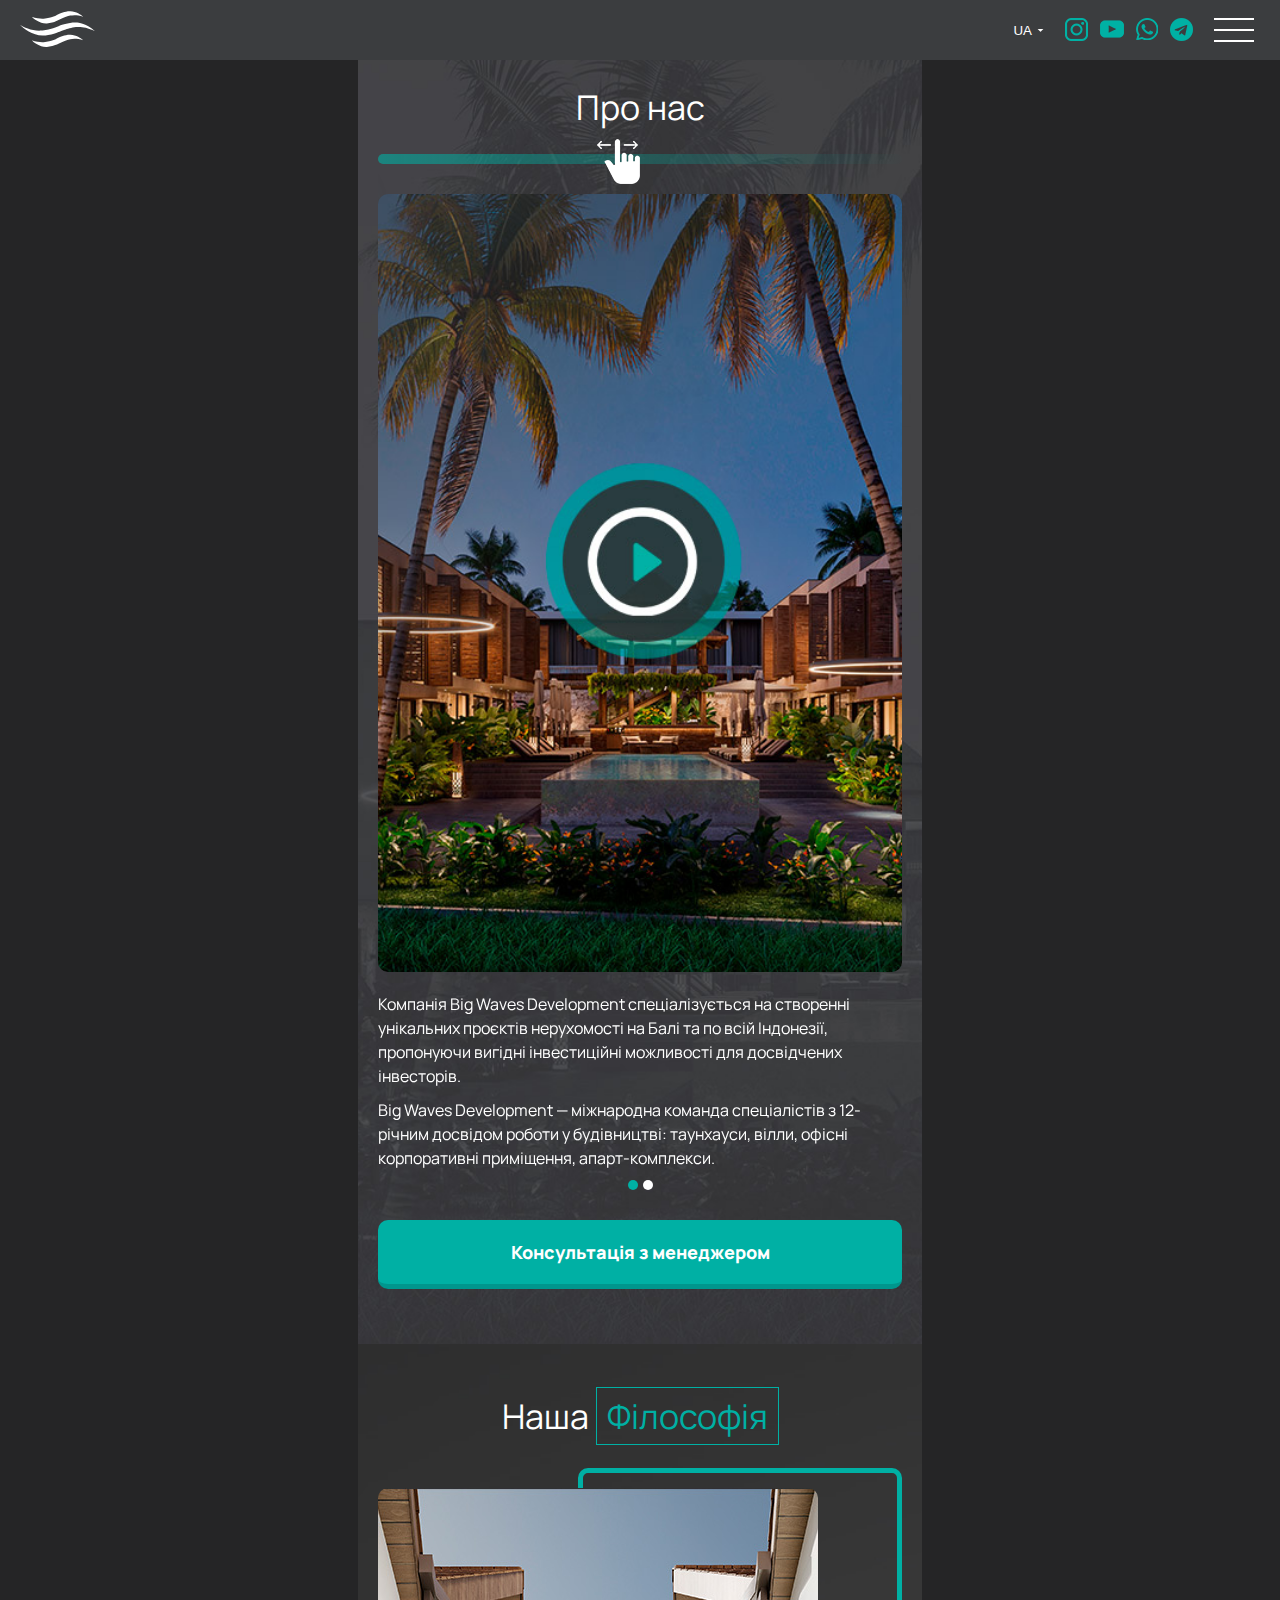
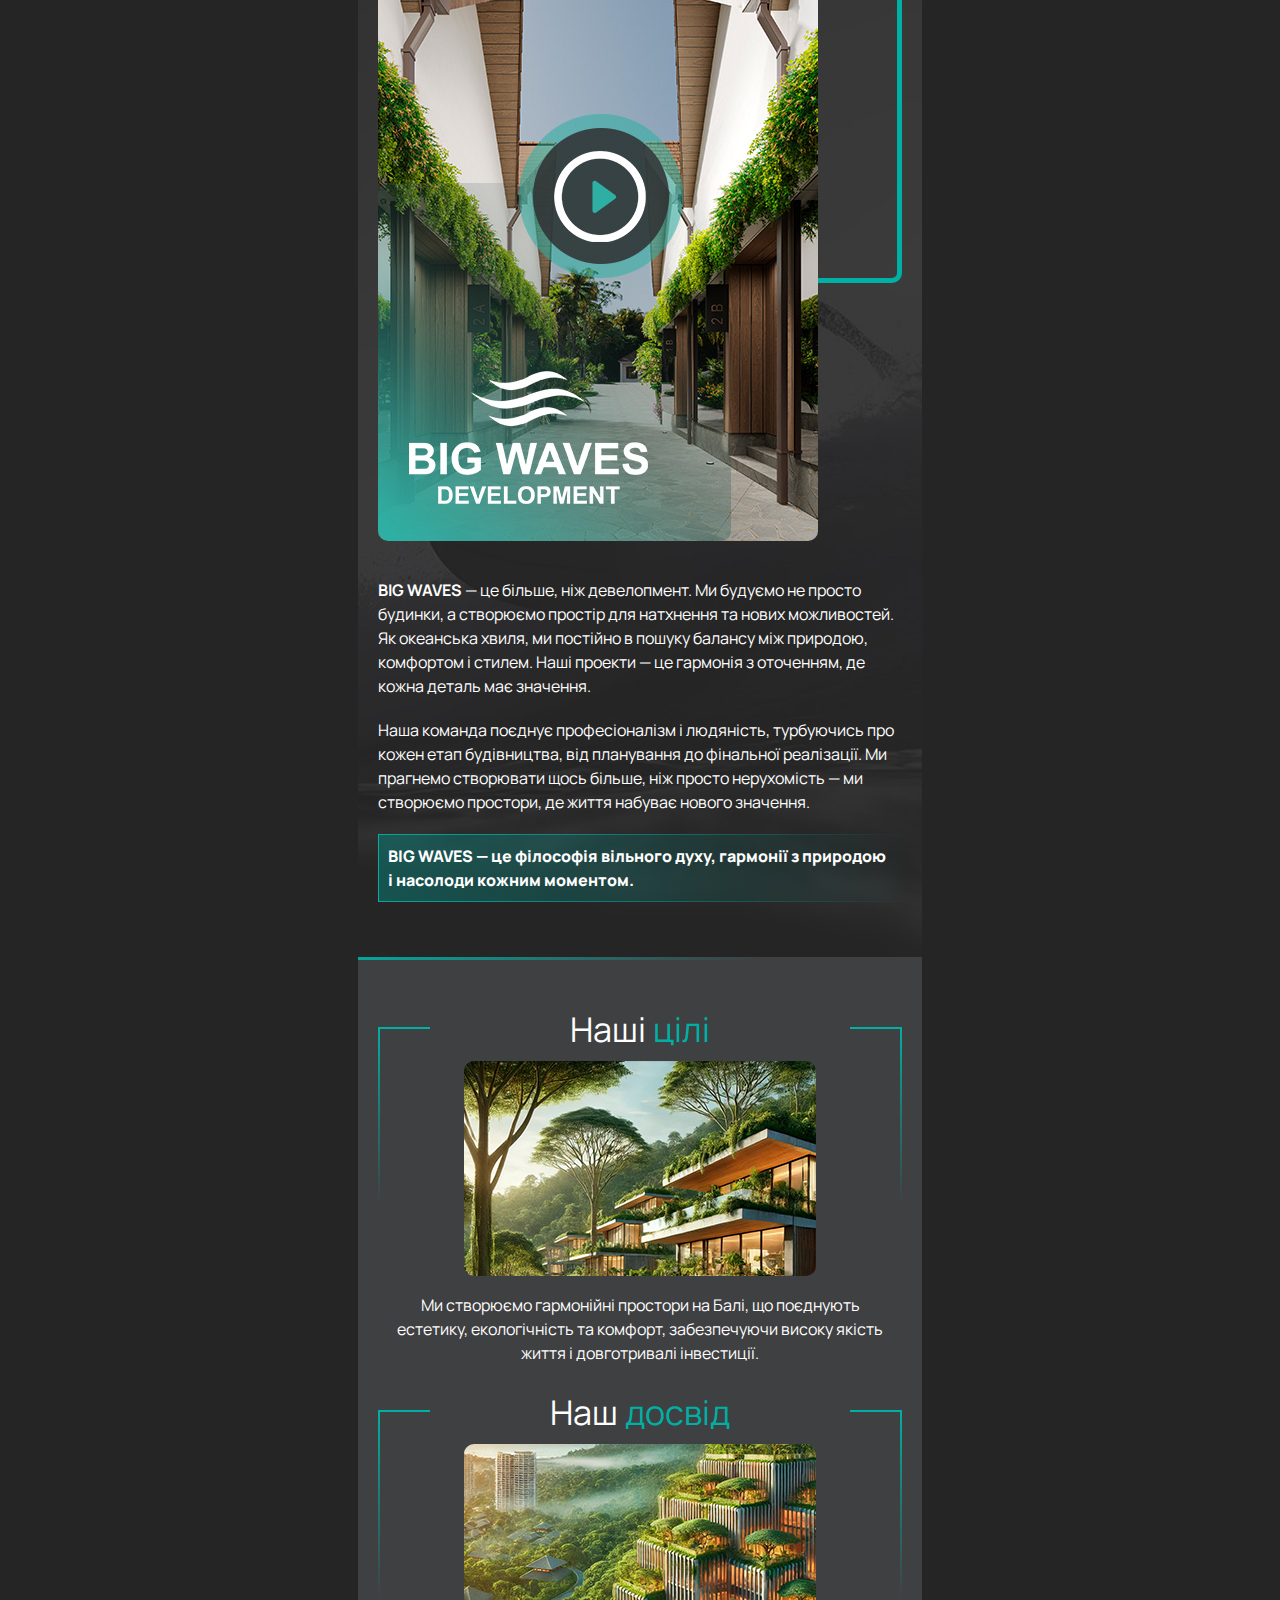
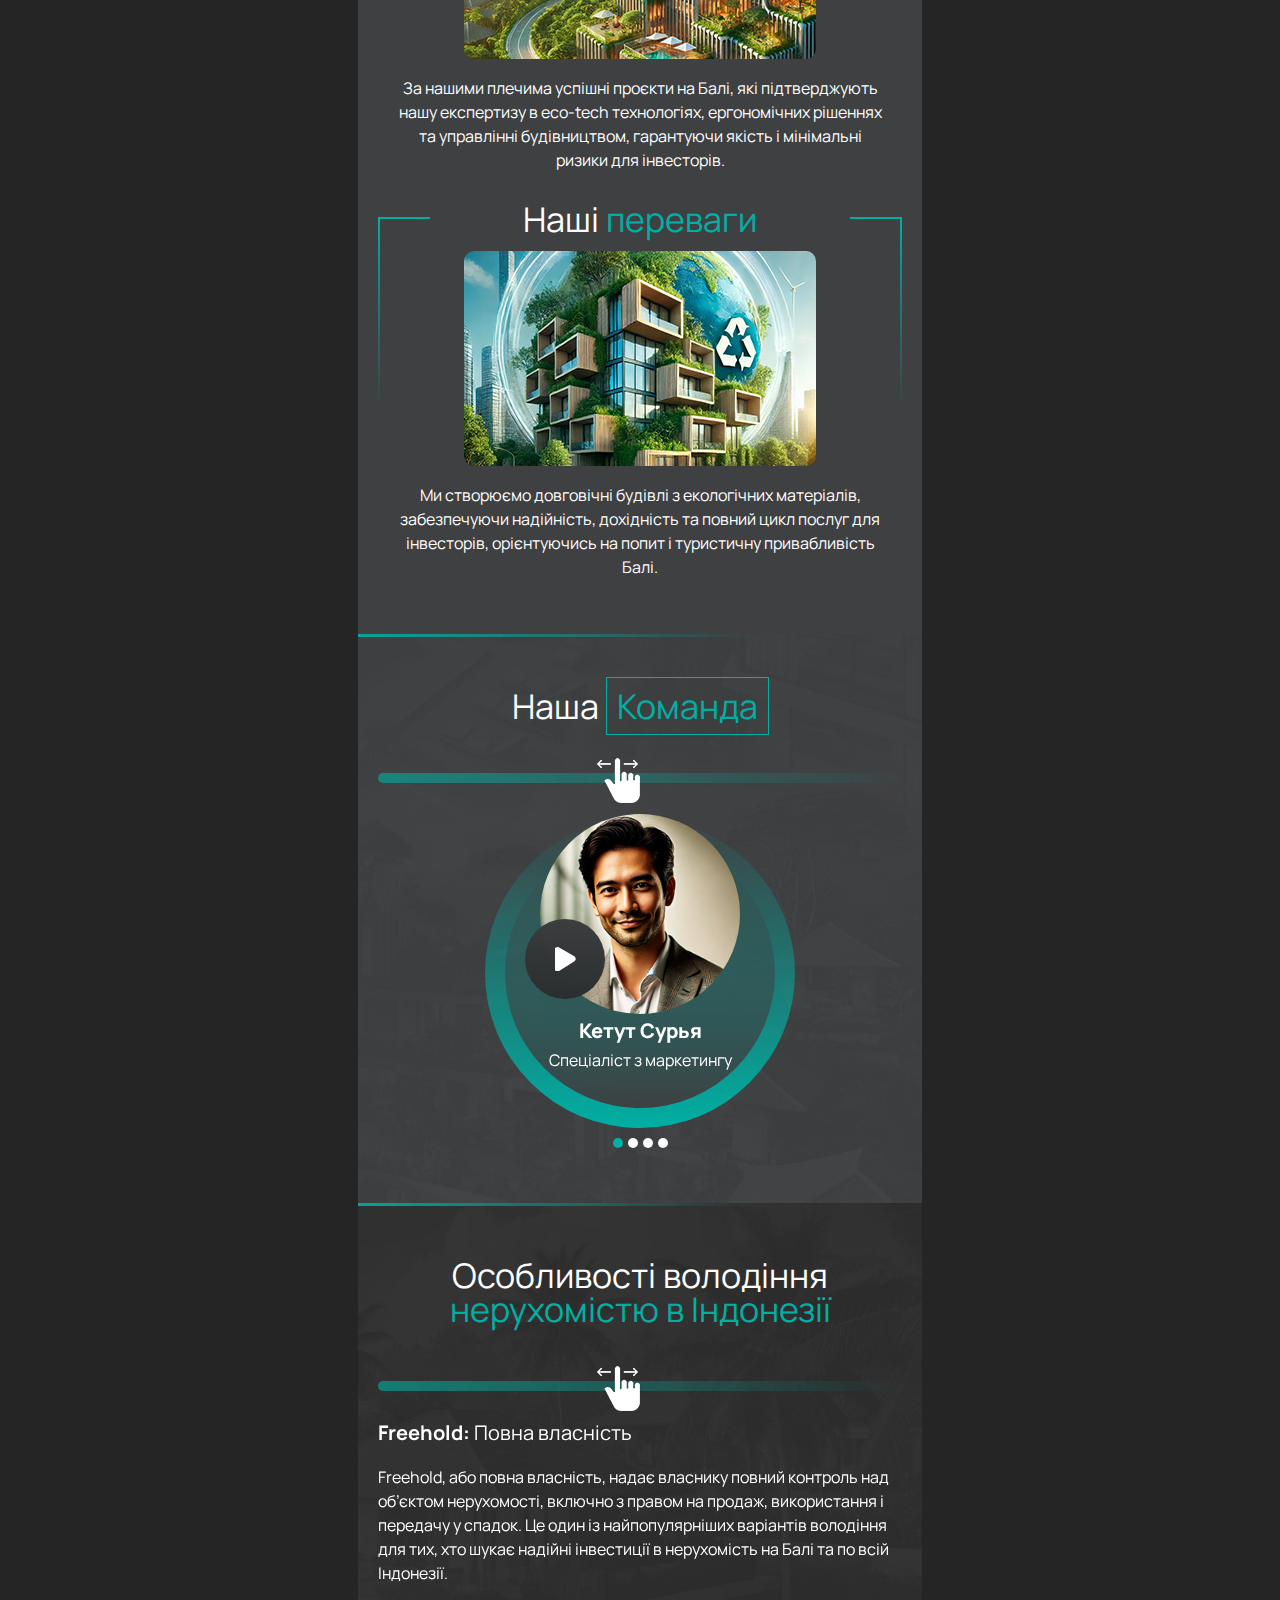
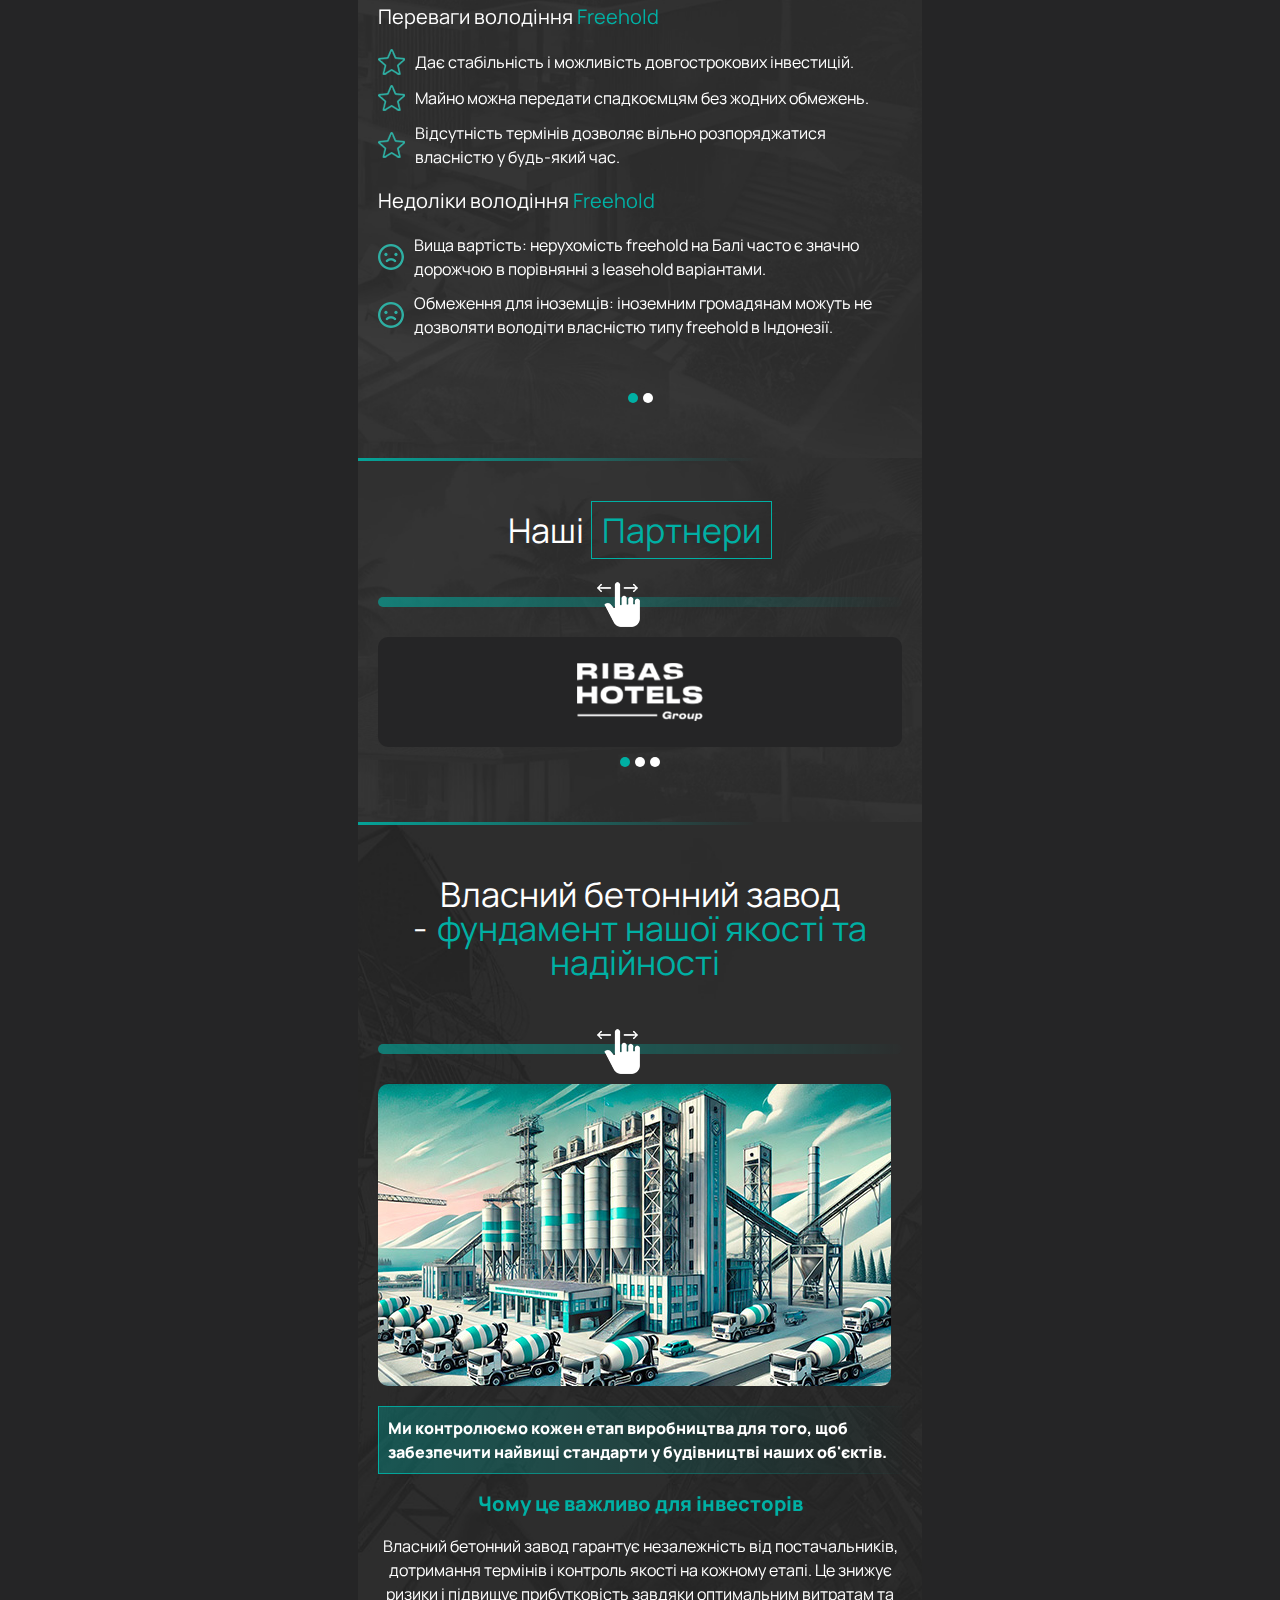
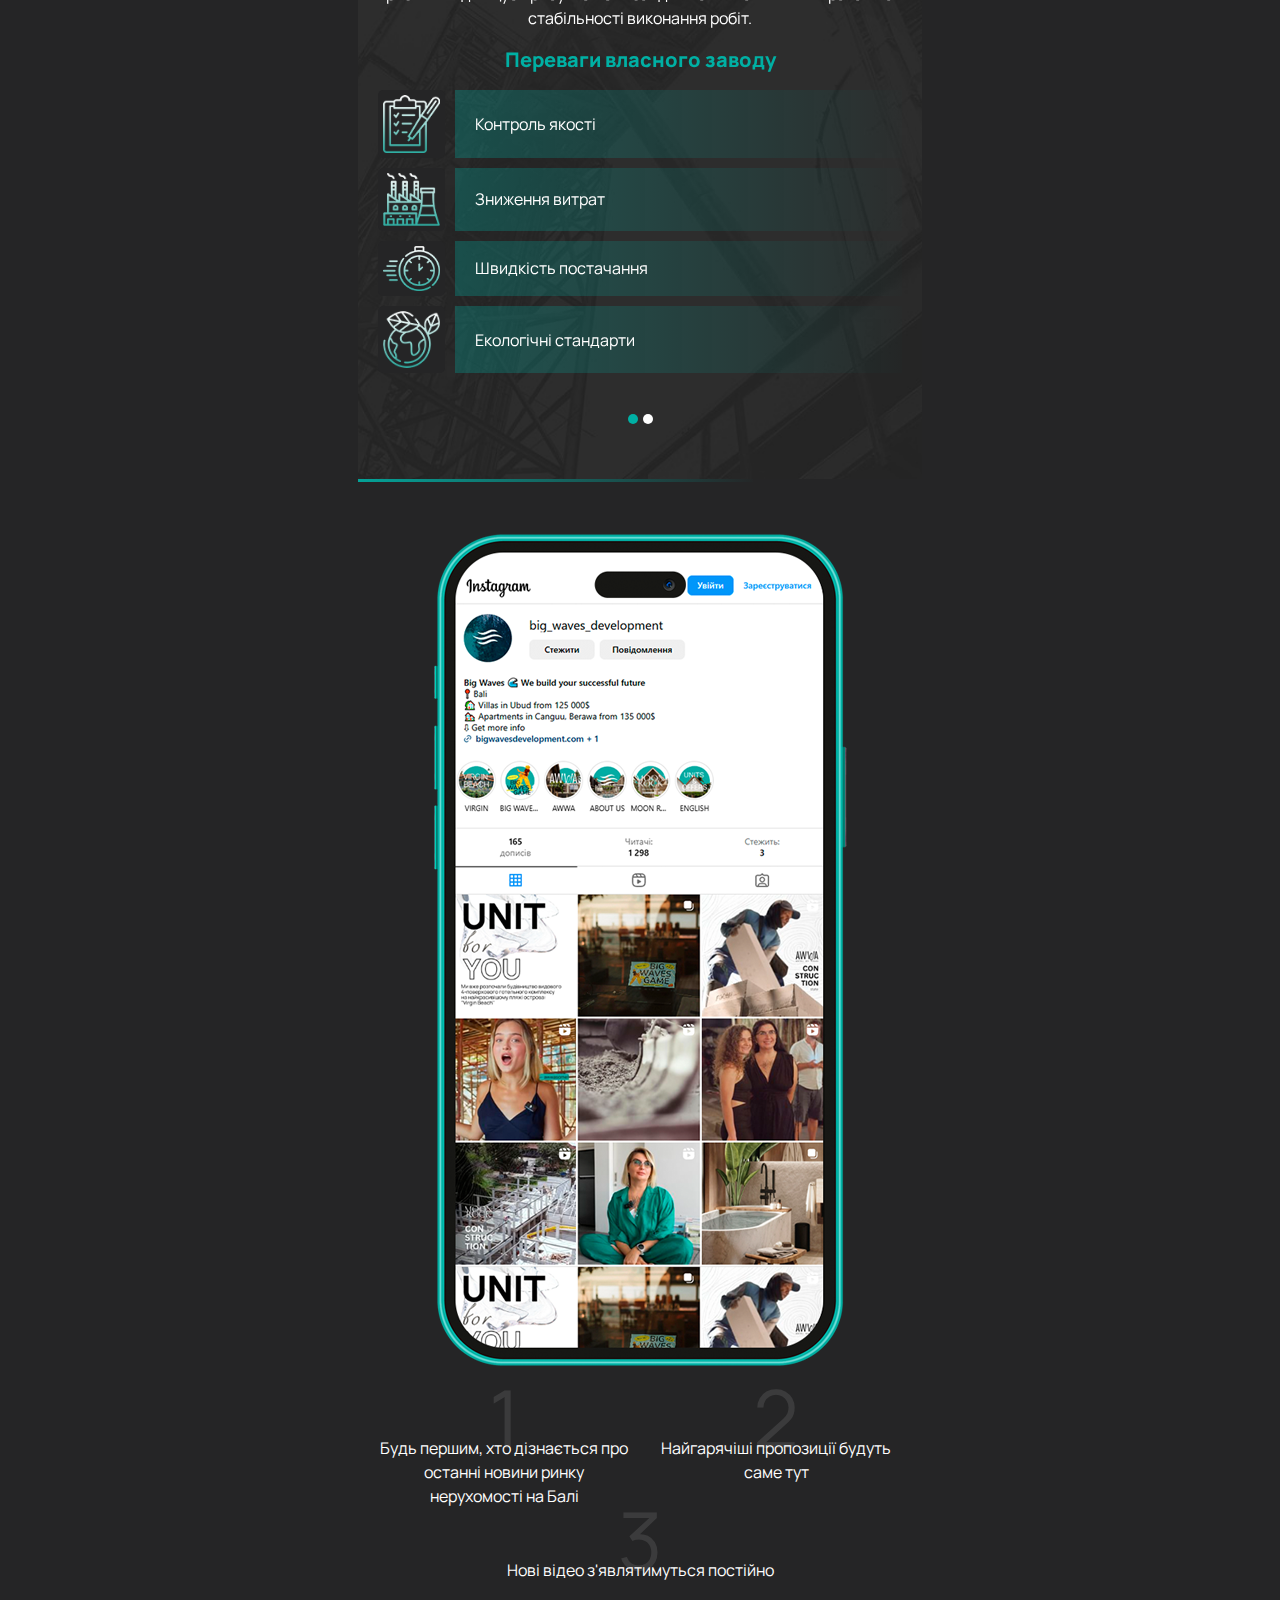
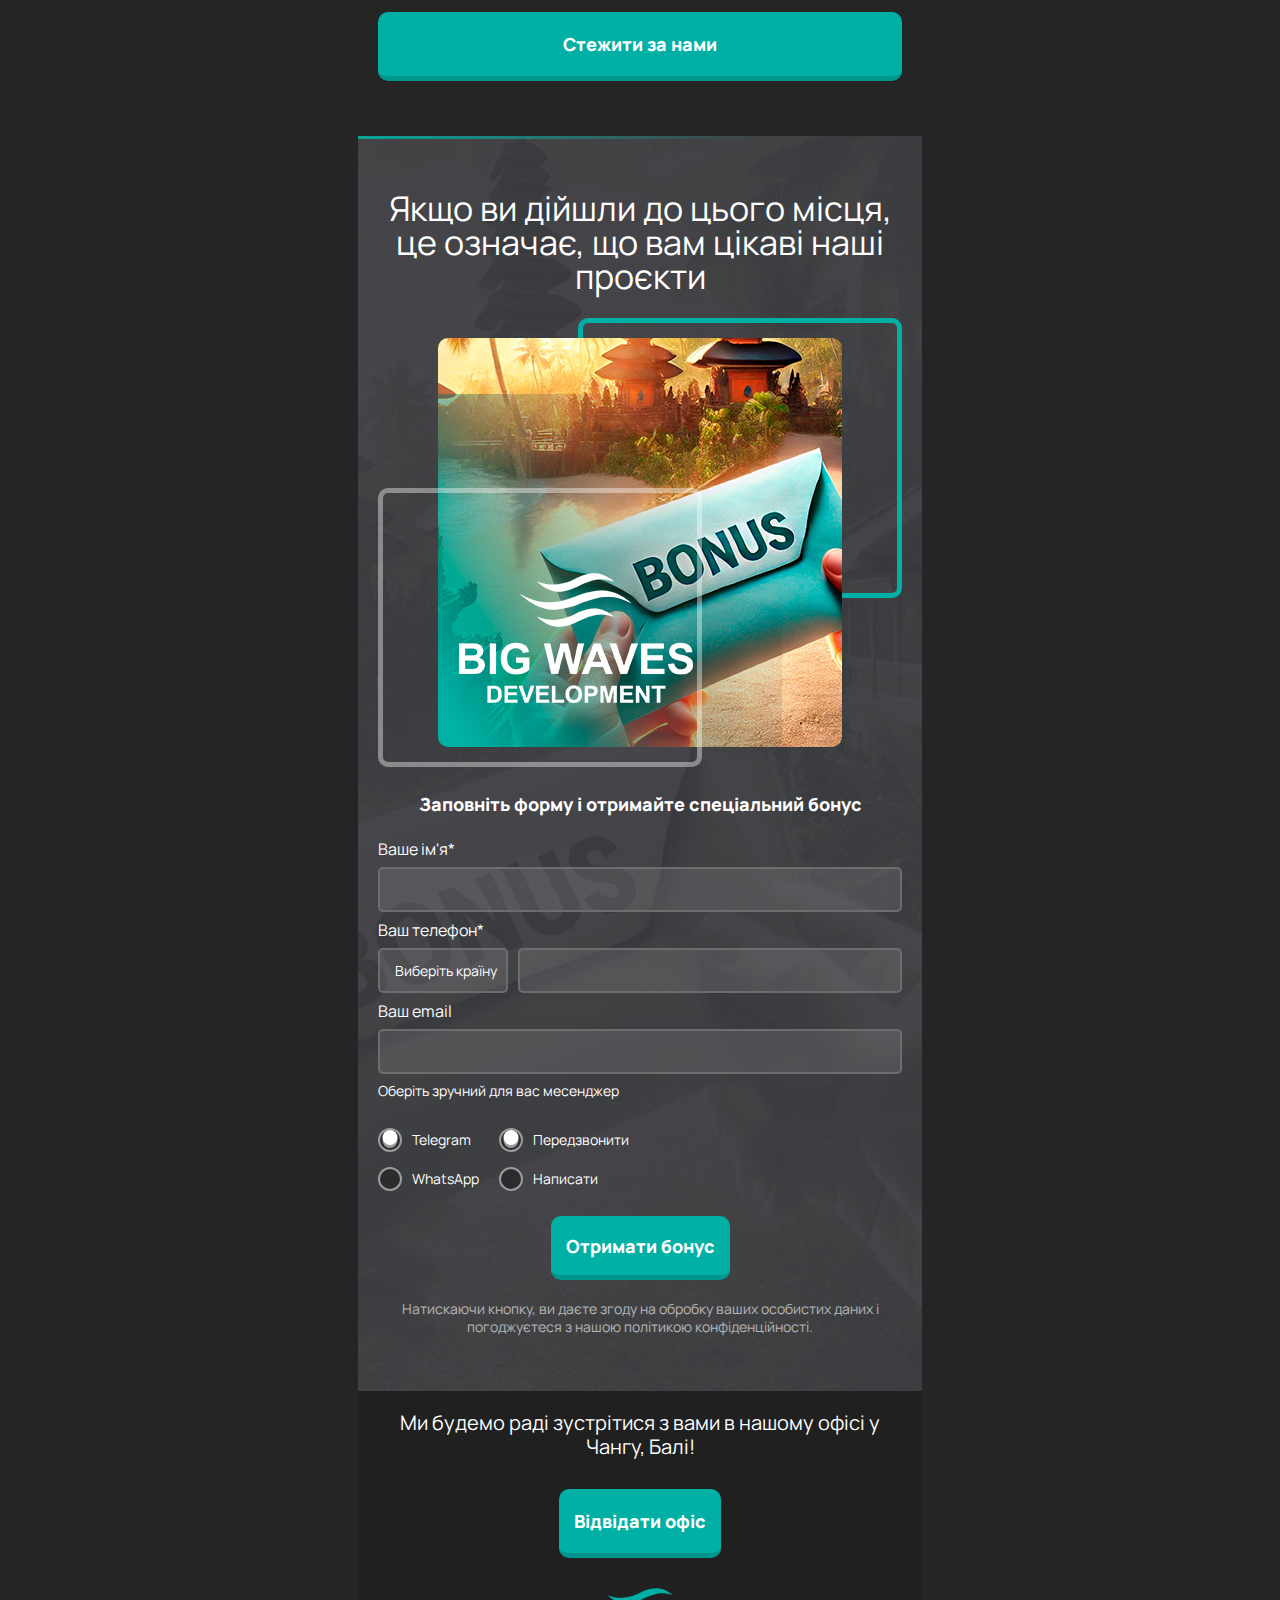
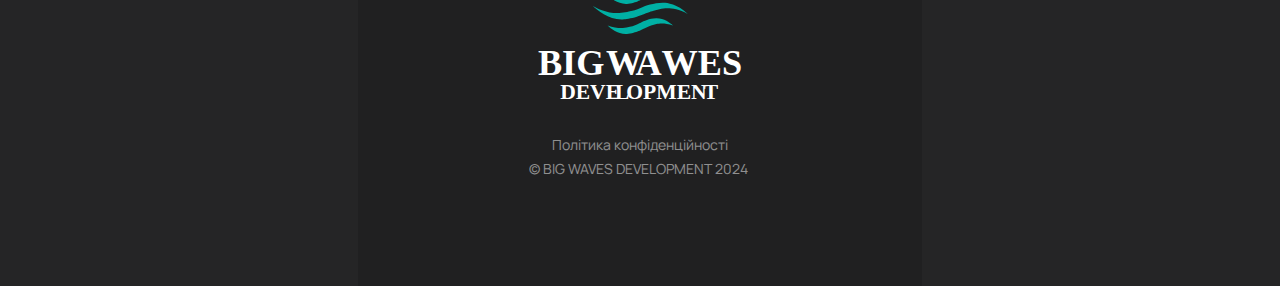
==== commit b772ce88: "-" ====
--- a/about.html
+++ b/about.html
@@ -8,7 +8,7 @@
     <title>Big Waves</title>
     <link rel="stylesheet" href="css/owl.carousel.min.css">
     <link rel="stylesheet" href="css/jquery.fancybox.min.css">
-    <link rel="stylesheet" href="css/style.css?v=3.0.1">
+    <link rel="stylesheet" href="css/style.css?v=4.0.1">
 </head>
 
 <body class="pageAbout">
@@ -893,7 +893,7 @@
     <script src="js/jquery-3.7.1.min.js"></script>
     <script src="js/owl.carousel.min.js"></script>
     <script src="js/fancyBox-3.0.47.js"></script>
-    <script src="js/main.js?v=2.0.3"></script>
+    <script src="js/main.js?v=4.0.1"></script>
     <script>
         $(document).ready(function () {
             $('.aboutCarousel').owlCarousel({
--- a/css/style.css
+++ b/css/style.css
@@ -134,7 +134,12 @@
     font-size: 18px;
     background: #252526;
     color: #fff;
-    /* min-height: 6000px; */
+}
+
+.mainHome {
+    max-width: 564px;
+    margin: 0 auto;
+    overflow: hidden;
 }
 
 .logo img {
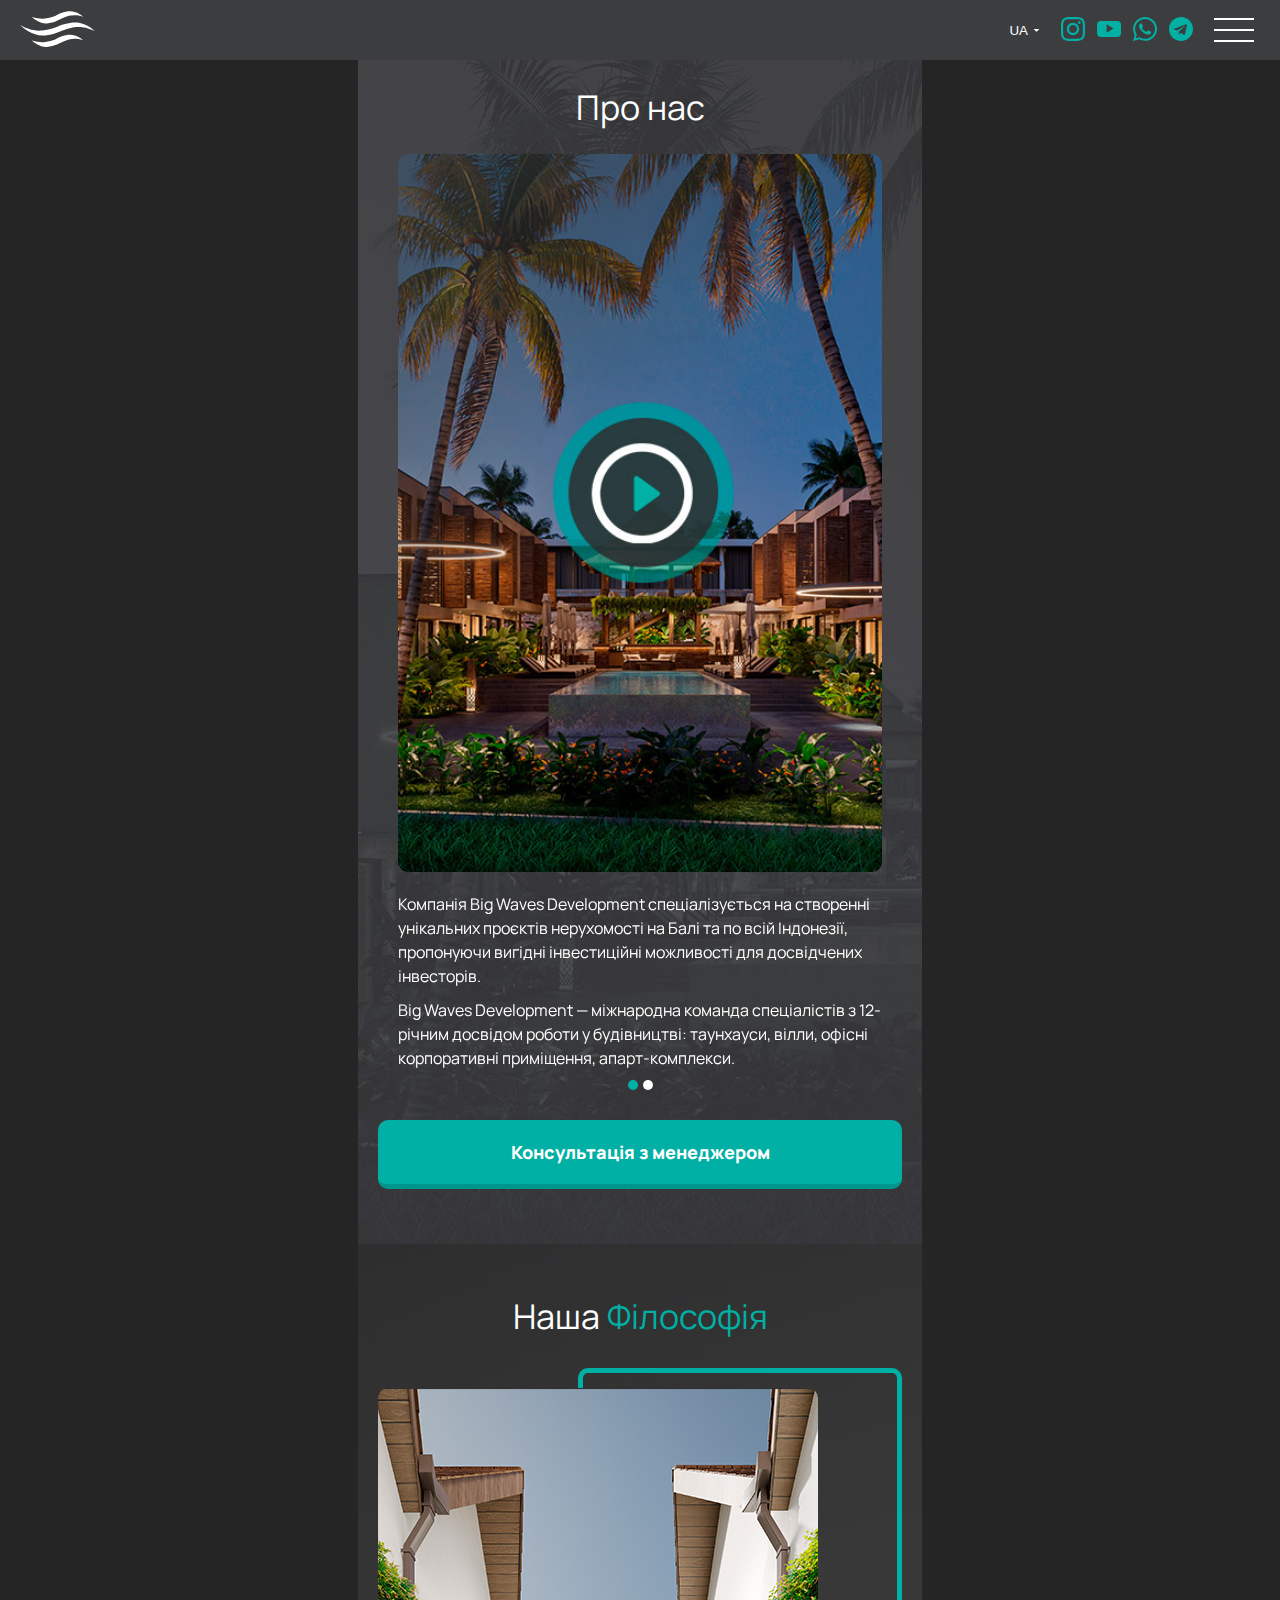
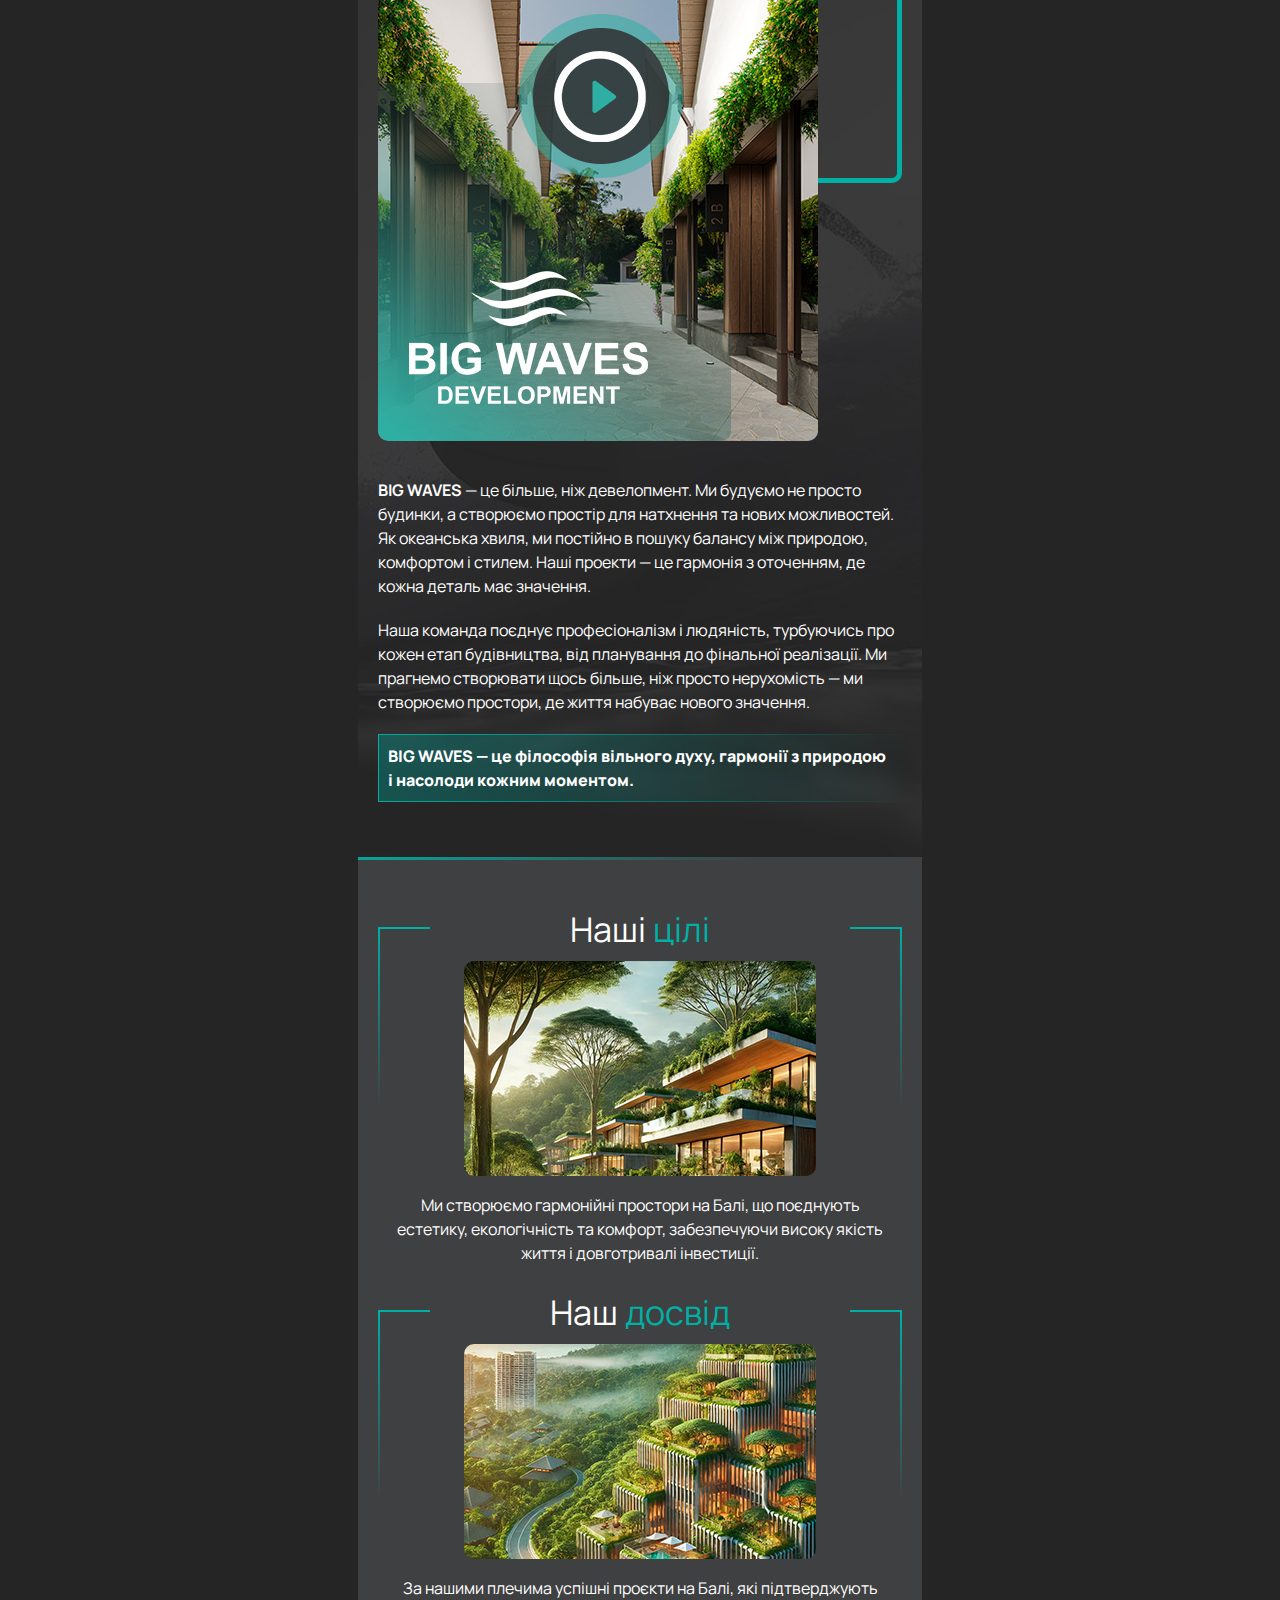
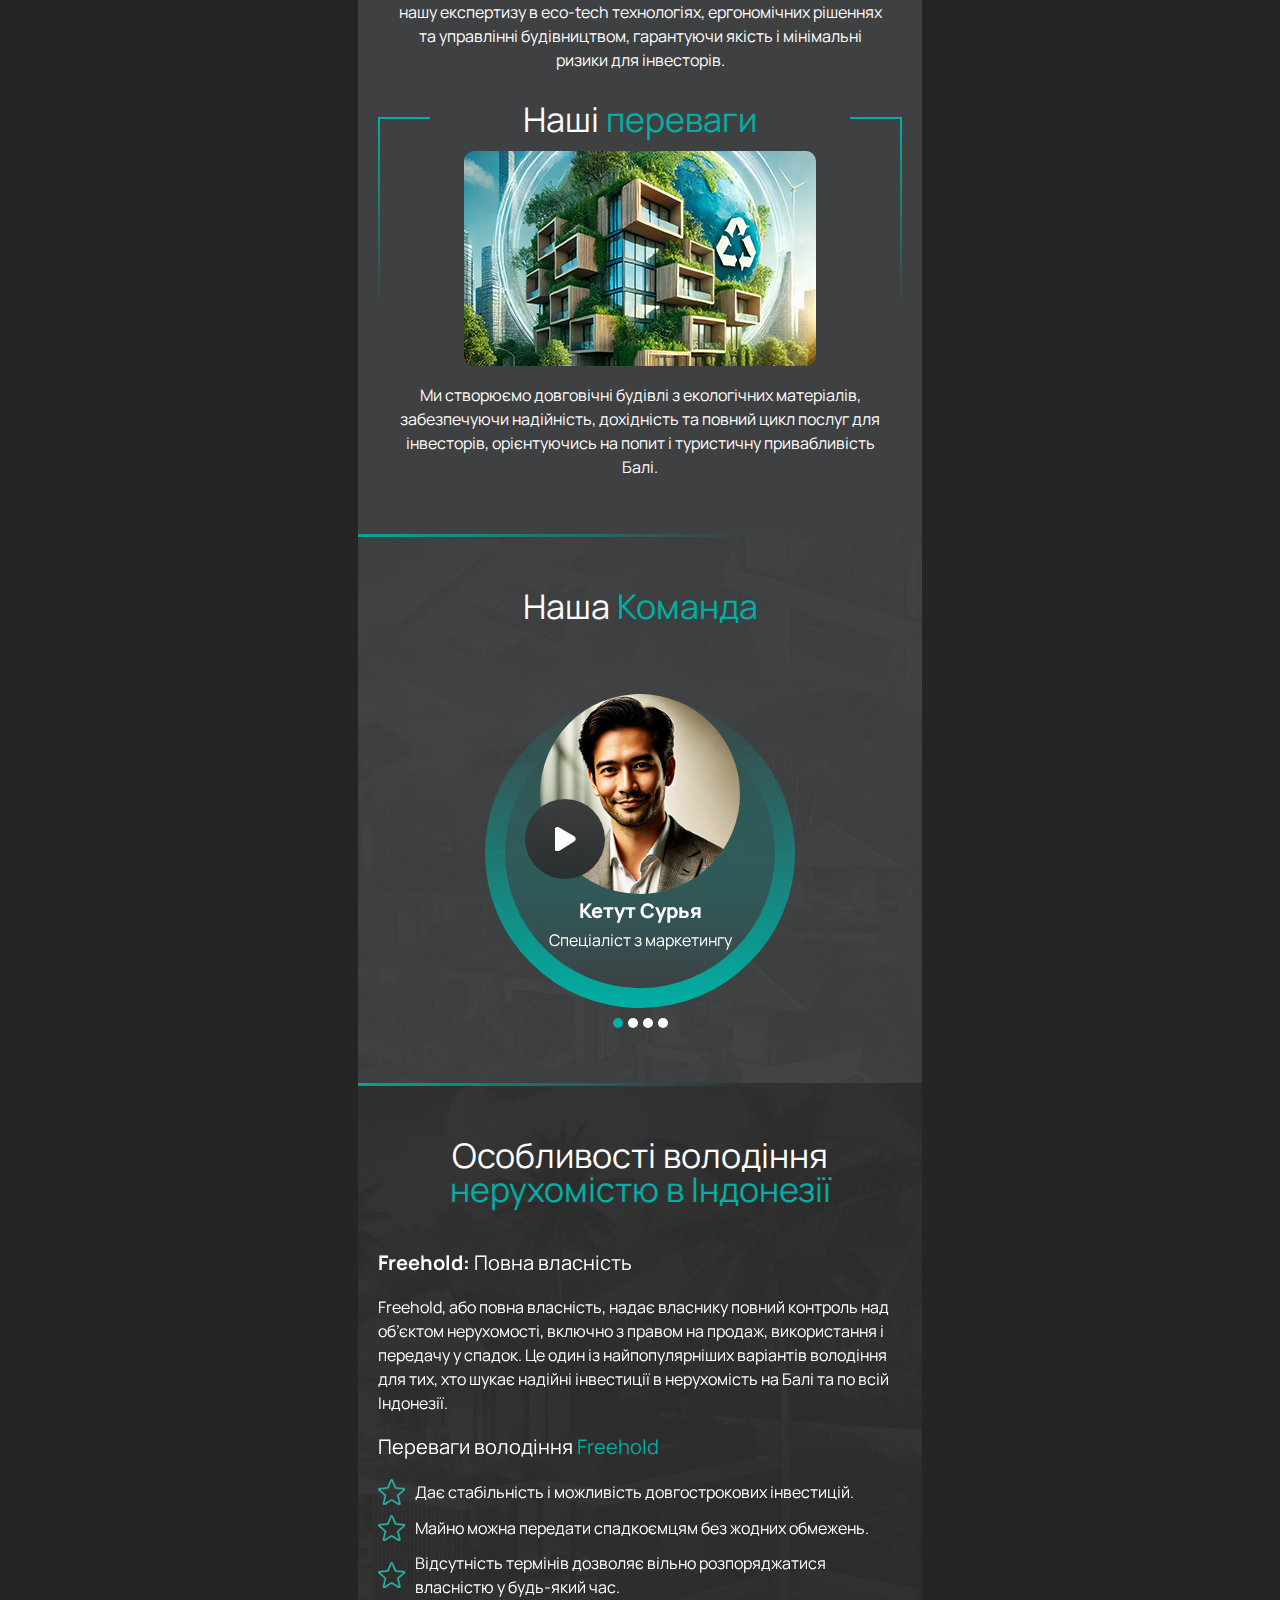
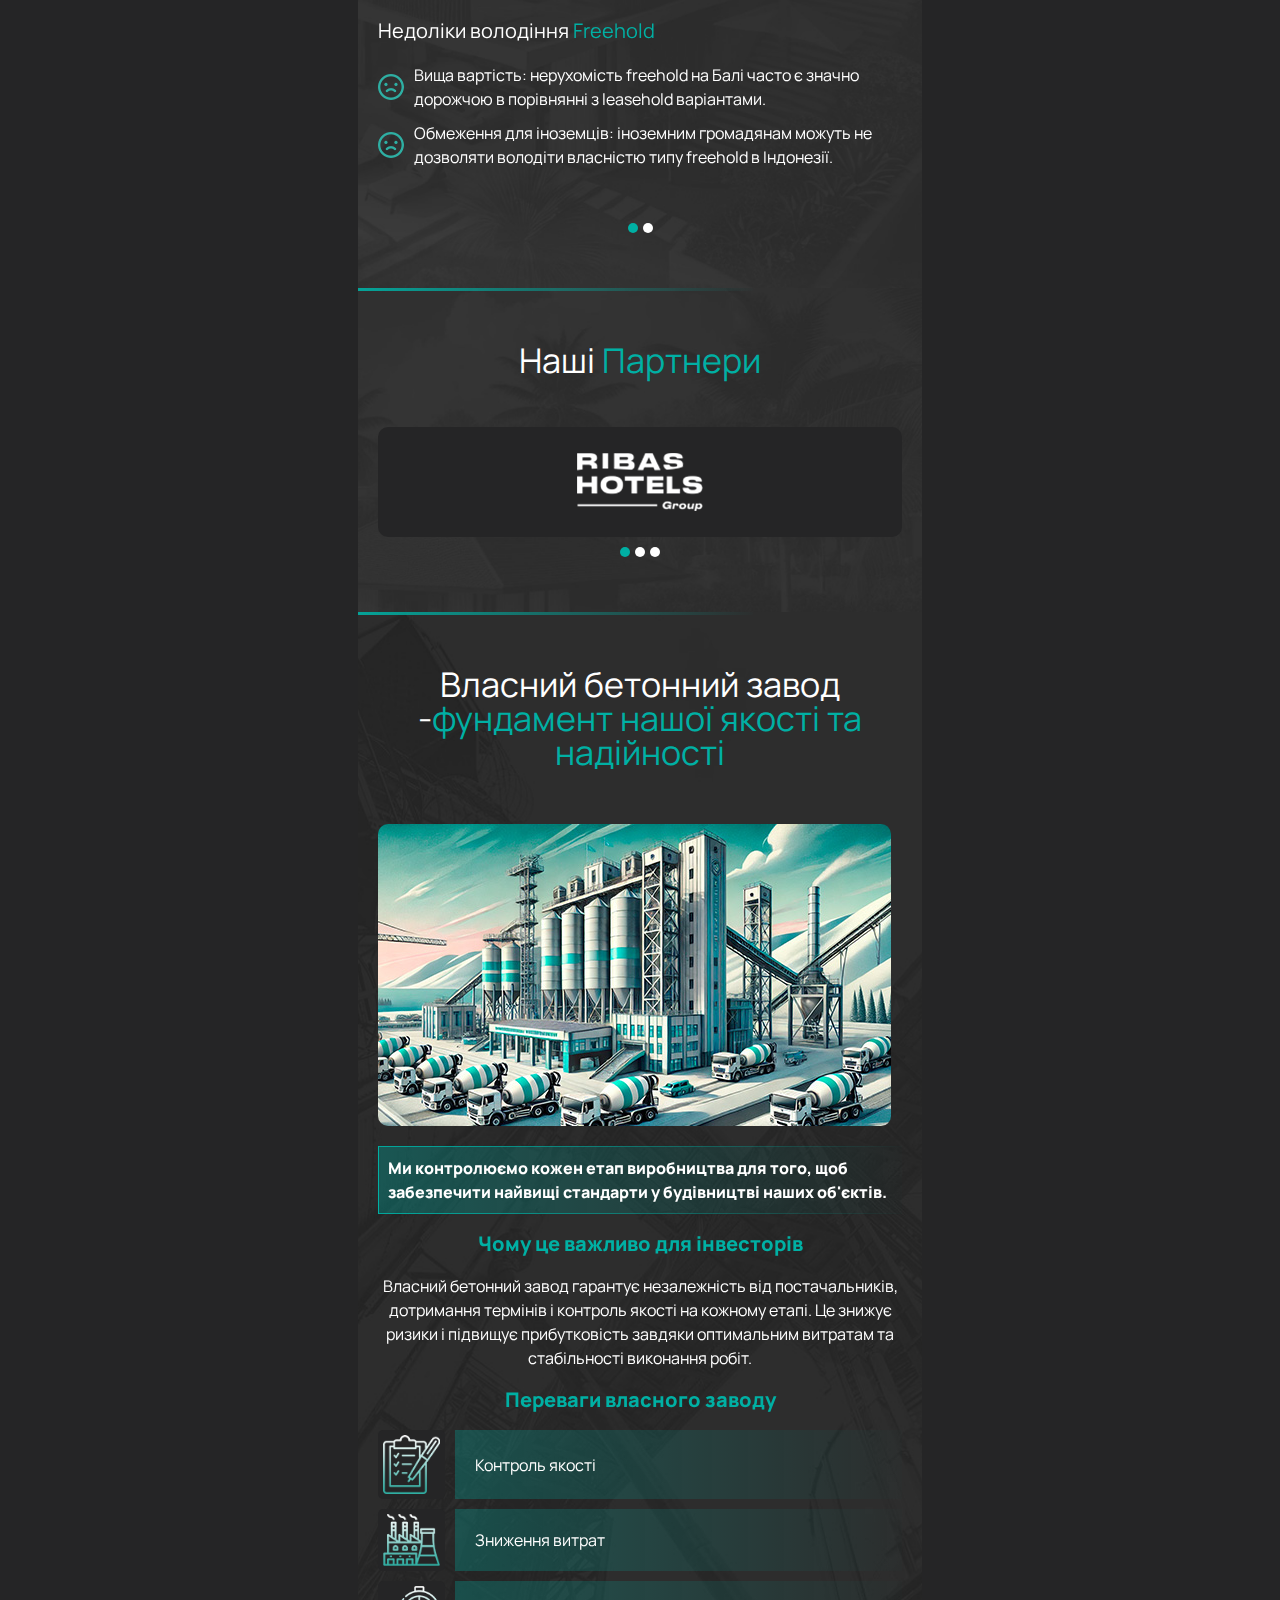
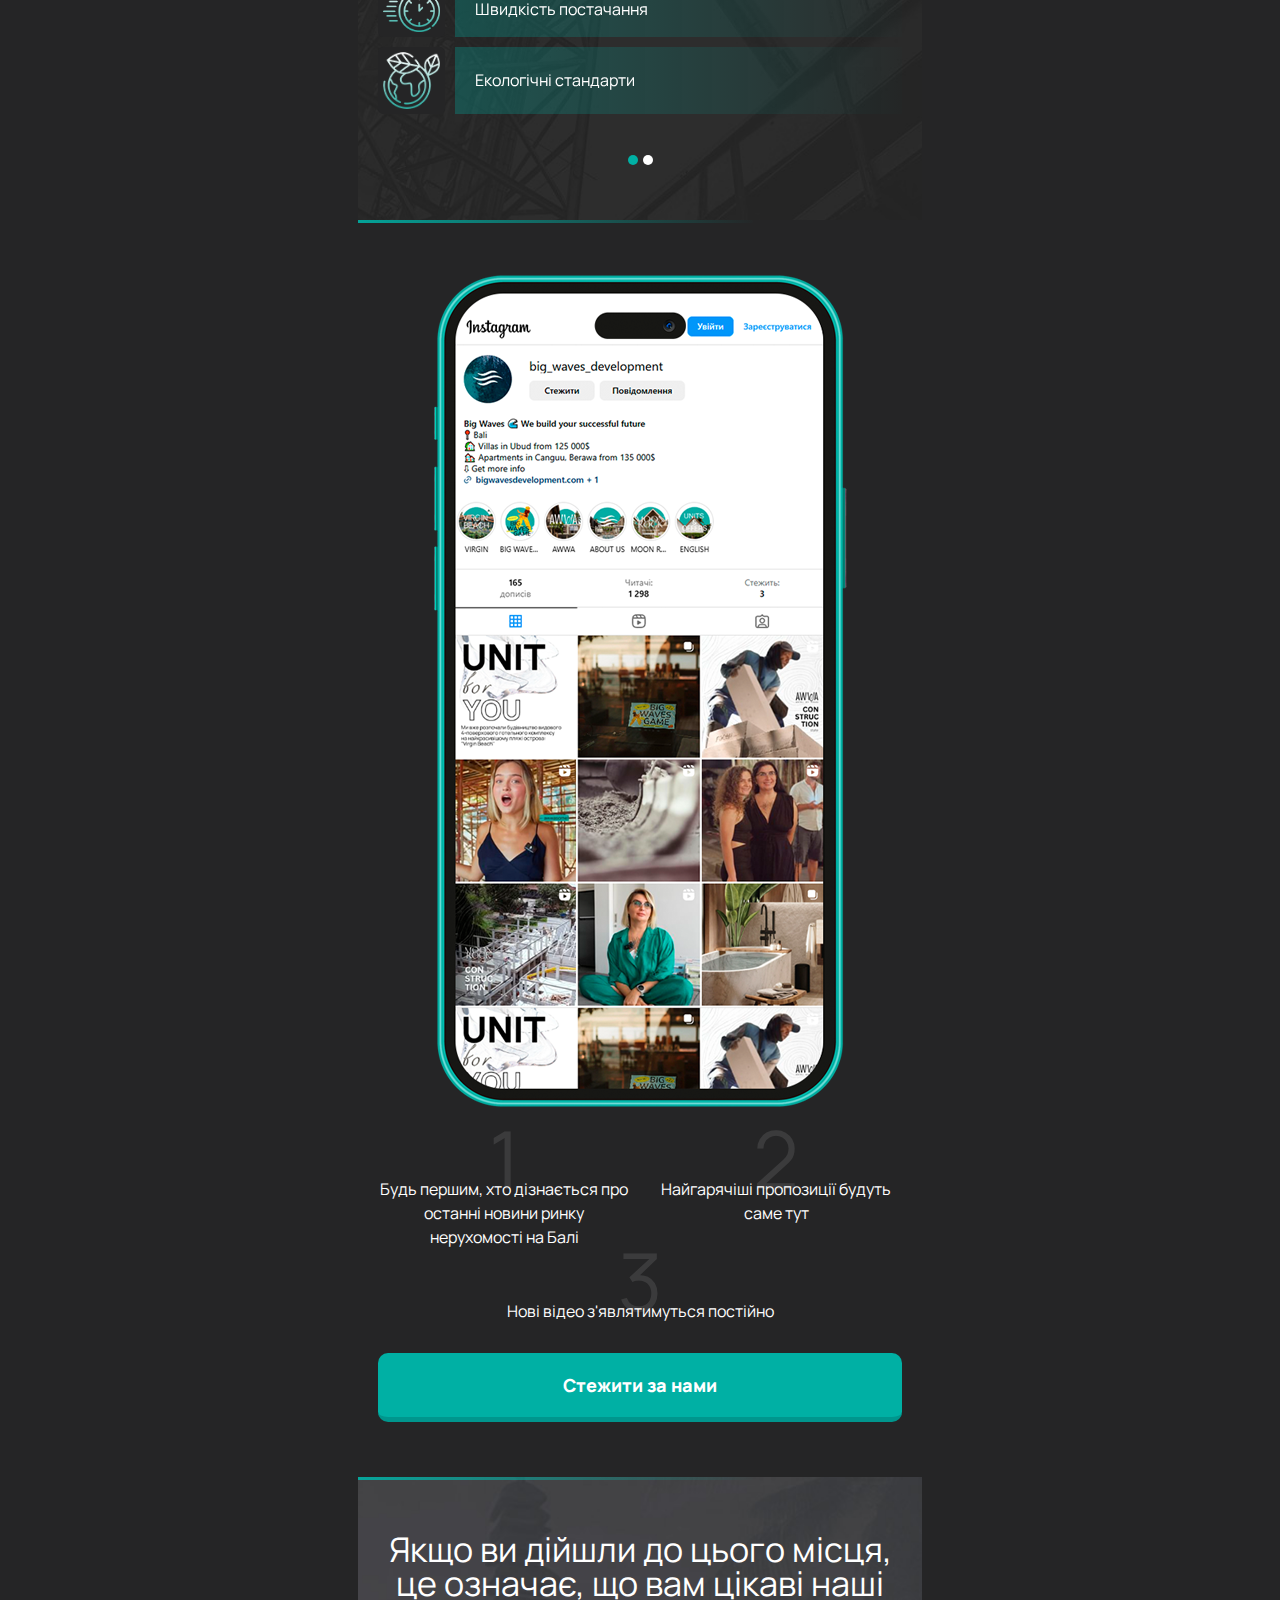
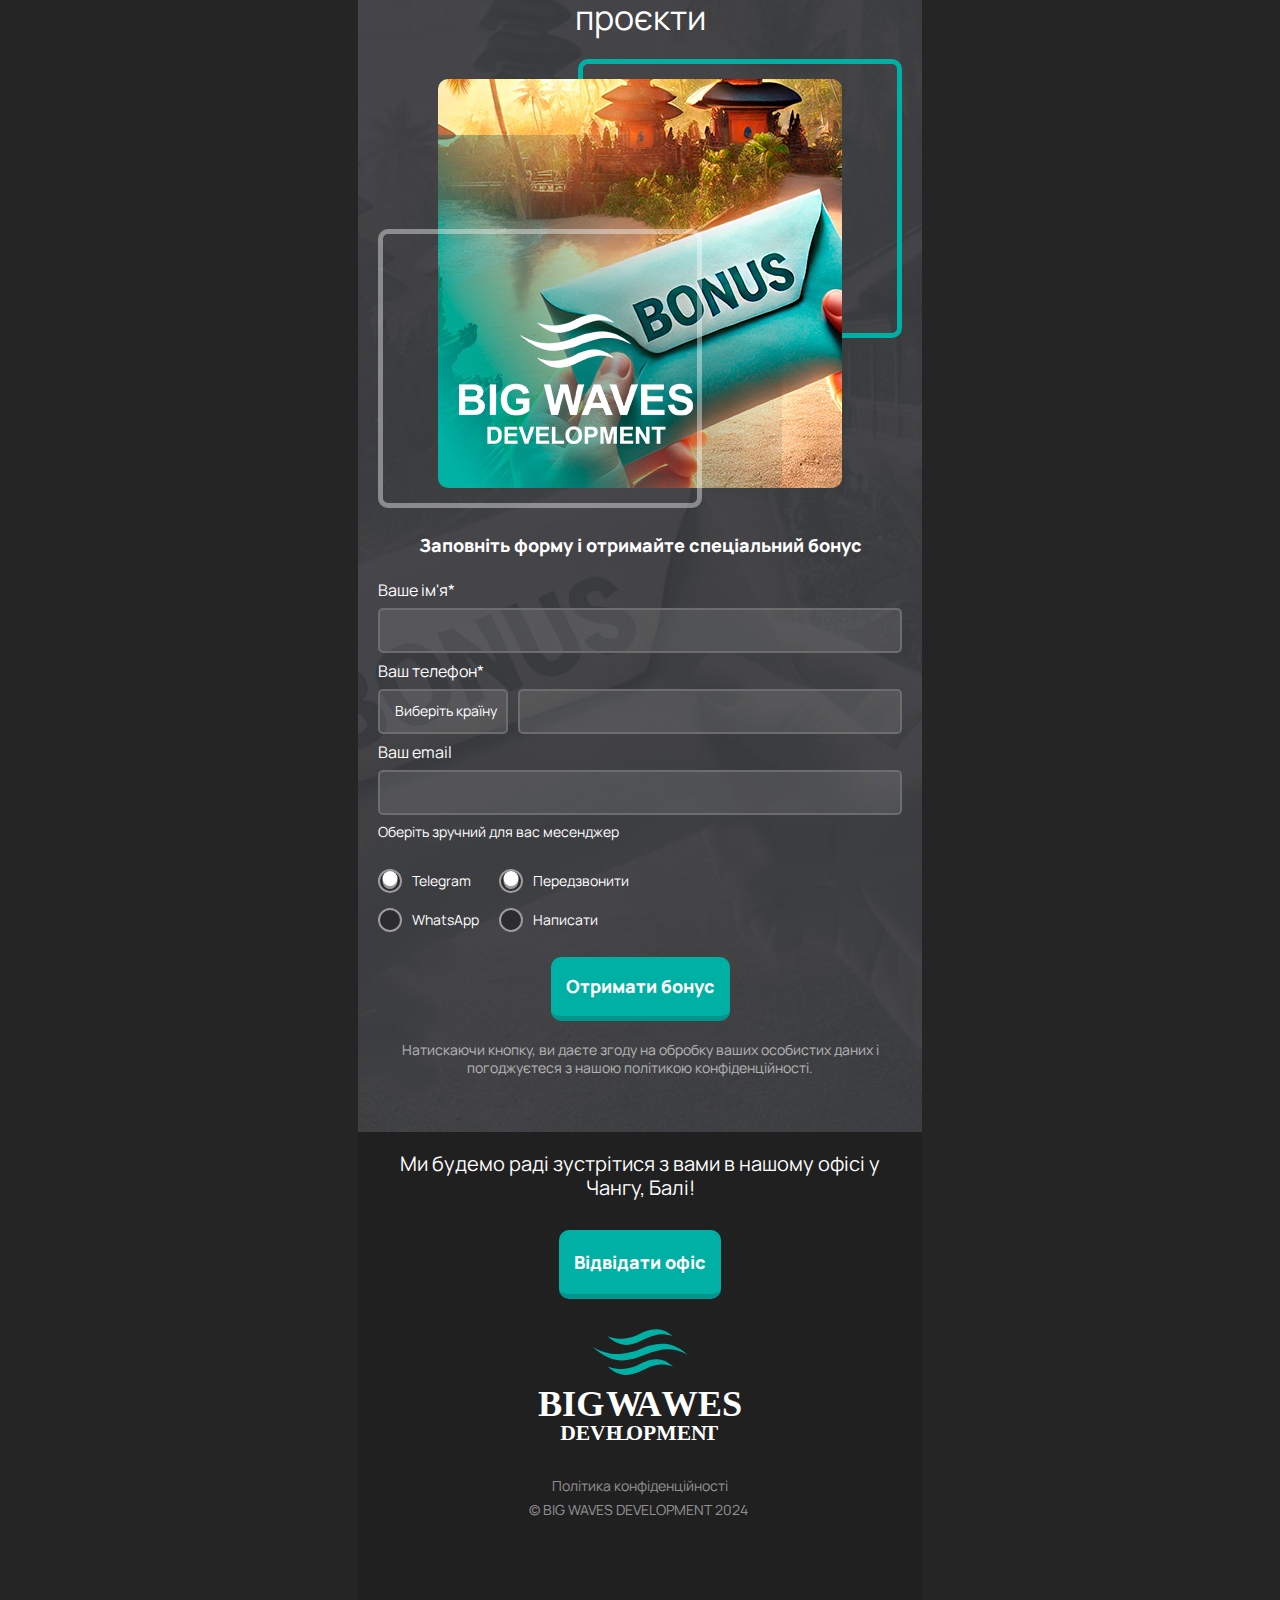
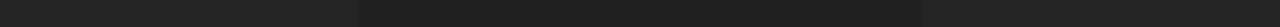
==== commit 8b5aae38: "edit" ====
--- a/about.html
+++ b/about.html
@@ -20,8 +20,8 @@
                 <span class="btn btn_gr bordrL selectMd">Замовити дзвiнок</span>
             </div>
             <div class="mainMdWr" id="mainMd">
-                <a href="#" target="_blank"><img src="img/wcp-b.png?v=1.0.1" alt="Ico"></a>
-                <a href="#" target="_blank"><img src="img/tg-b.png?v=1.0.1" alt="Ico"></a>
+                <a href="#" target="_blank"><img src="img/whatsapp.svg" alt="Ico"></a>
+                <a href="#" target="_blank"><img src="img/telegram.svg" alt="Ico"></a>
             </div>
         </div>
         <!-- Modal min -->
@@ -262,10 +262,10 @@
                         </button>
                     </div>
                     <div class="navMedia">
-                        <a href="" target="_blank"><img src="img/inst.png?v=1.0.1" alt="Media"></a>
-                        <a href="" target="_blank"><img src="img/yout.png?v=1.0.1" alt="Media"></a>
-                        <a href="" target="_blank"><img src="img/what.png?v=1.0.1" alt="Media"></a>
-                        <a href="" target="_blank"><img src="img/tg.png?v=1.0.1" alt="Media"></a>
+                        <a href="" target="_blank"><img src="img/instagram.svg" alt="Media"></a>
+                        <a href="" target="_blank"><img src="img/youtube.svg" alt="Media"></a>
+                        <a href="" target="_blank"><img src="img/whatsapp.svg" alt="Media"></a>
+                        <a href="" target="_blank"><img src="img/telegram.svg" alt="Media"></a>
                     </div>
                     <button type="button" class="navMbutton">
                         <span></span>
--- a/css/style.css
+++ b/css/style.css
@@ -224,6 +224,11 @@
     gap: 12px;
 }
 
+.navMedia a img {
+    fill: #00B0A4;
+    width: 24px;
+}
+
 .navLang {
     border: none;
     outline: none;
@@ -448,6 +453,7 @@
     top: -100px;
     right: 0;
     animation: sway .3s ease infinite;
+    width: 80px;
 }
 
 .contBlock2 a b {
@@ -610,7 +616,7 @@
 
 .prMainName1 span {
     text-transform: uppercase;
-    font-size: 20px;
+    font-size: 17px;
     font-weight: 800;
 }
 
@@ -677,7 +683,7 @@
 
 .prMainStat div span:nth-child(2) {
     font-weight: 800;
-    font-size: 20px;
+    font-size: 16px;
 }
 
 .prMainStat div span:nth-child(1) {
@@ -767,7 +773,7 @@
     background-size: cover;
 } */
 
-.prSwipe {
+/* .prSwipe {
     height: 10px;
     background: linear-gradient(to right, rgba(0, 177, 164, 0.6), rgba(0, 177, 164, 0.01));
     border-radius: 10px;
@@ -781,14 +787,13 @@
     display: block;
     width: 43px;
     height: 45px;
-    /* border: 1px solid #fff; */
     position: absolute;
     top: -15px;
     left: 50%;
     transform: translate(-100%, 0);
     animation: prSwipeAnim 2s linear infinite;
     background: url(../img/swipe.png);
-}
+} */
 
 @keyframes prSwipeAnim {
     0% {
@@ -943,7 +948,7 @@
 .aboutStatCol {
     font-weight: 800;
     color: #00B0A4;
-    font-size: 22px;
+    font-size: 19px;
     display: flex;
     flex-direction: column;
 }
@@ -1824,10 +1829,22 @@
     gap: 10px;
     text-align: center;
     z-index: 5;
-    border-top: 3px solid #00B0A4;
-    padding: 40px 7px 20px 7px;
-    background: rgba(0, 0, 0, 0.9);
-    border-radius: 5px;
+    border-top: 2px solid #00B0A4;
+    padding: 10px;
+    background: #fff;
+    border-radius: 10px;
+    color: #333;
+}
+
+.invModal::after {
+    content: '';
+    position: absolute;
+    bottom: -20px;
+    left: 20px;
+    width: 0;
+    height: 0;
+    border-top: 20px solid #fff;
+    border-right: 20px solid transparent;
 }
 
 .invModal.active {
@@ -2261,8 +2278,6 @@
 
 .secTitlePage span {
     color: #00B0A4;
-    border: 1px solid #00B0A4;
-    padding: 5px 10px;
     line-height: 0px;
 }
 
@@ -2767,4 +2782,70 @@
 
 .secOurTeam .prSwipe {
     margin-top: 50px;
+}
+
+.prCarousel .item {
+    padding: 0 20px 0 20px;
+}
+
+.prCarousel {
+    position: relative;
+}
+
+.owl-nav {
+    position: absolute;
+    top: 50%;
+    transform: translate(0, -50%);
+    left: 0;
+    z-index: 10;
+    width: -webkit-fill-available;
+    display: flex;
+    justify-content: space-between;
+    height: 35px;
+}
+
+.owl-nav button span {
+    font-size: 60px;
+    font-weight: 200;
+    width: 20px;
+    height: 35px;
+    display: block;
+    line-height: 0;
+    padding: 0;
+    display: flex;
+    flex-direction: column;
+    align-items: center;
+    justify-content: center;
+}
+
+.owl-nav button.owl-prev {
+    left: -10px;
+    top: -10px;
+    position: absolute;
+}
+
+.owl-nav button.owl-next {
+    right: -10px;
+    top: -10px;
+    position: absolute;
+}
+
+.owl-nav button:hover span {
+    color: #00B0A4;
+}
+
+.invInfo img {
+    width: 8px !important;
+}
+
+.mainMdWr a img {
+    width: 25px;
+}
+
+.invCarousel .invIco {
+    width: 80px !important;
+}
+
+.aboutCarousel .item {
+    padding: 0 20px 0 20px;
 }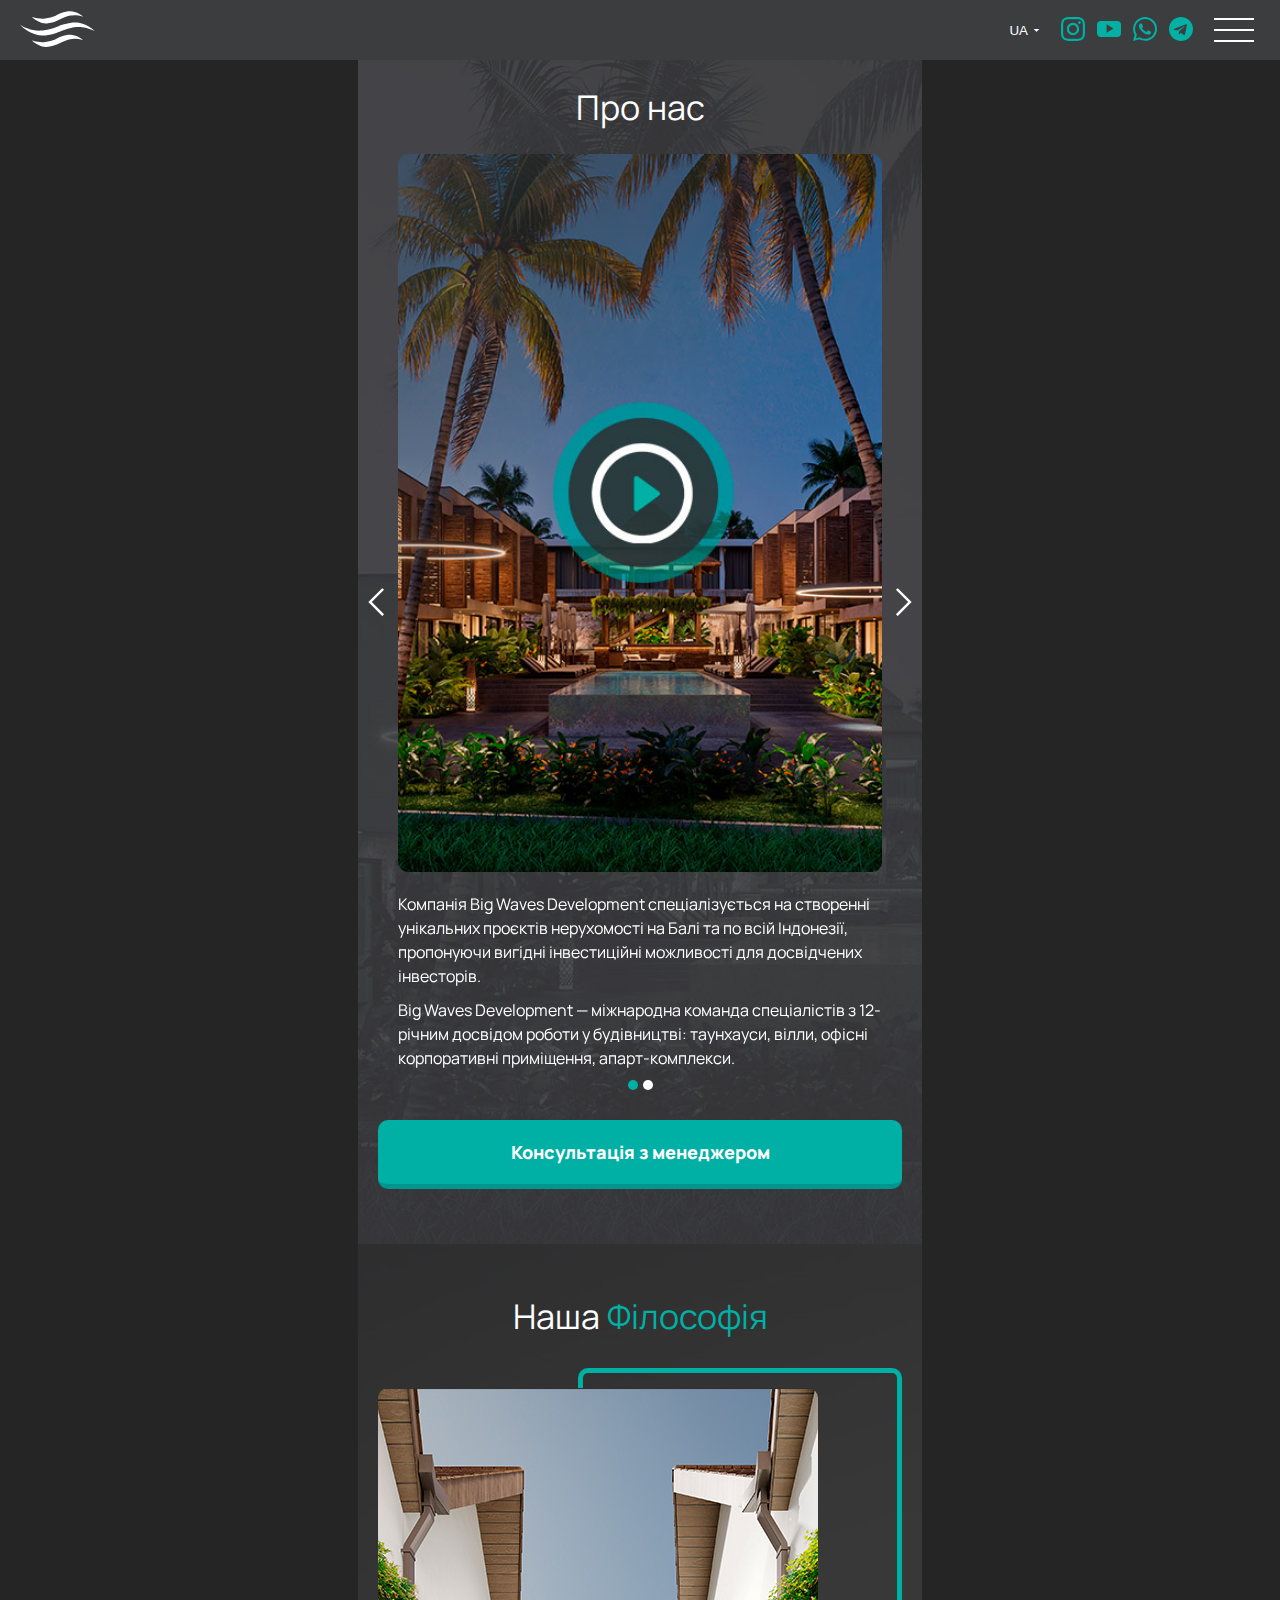
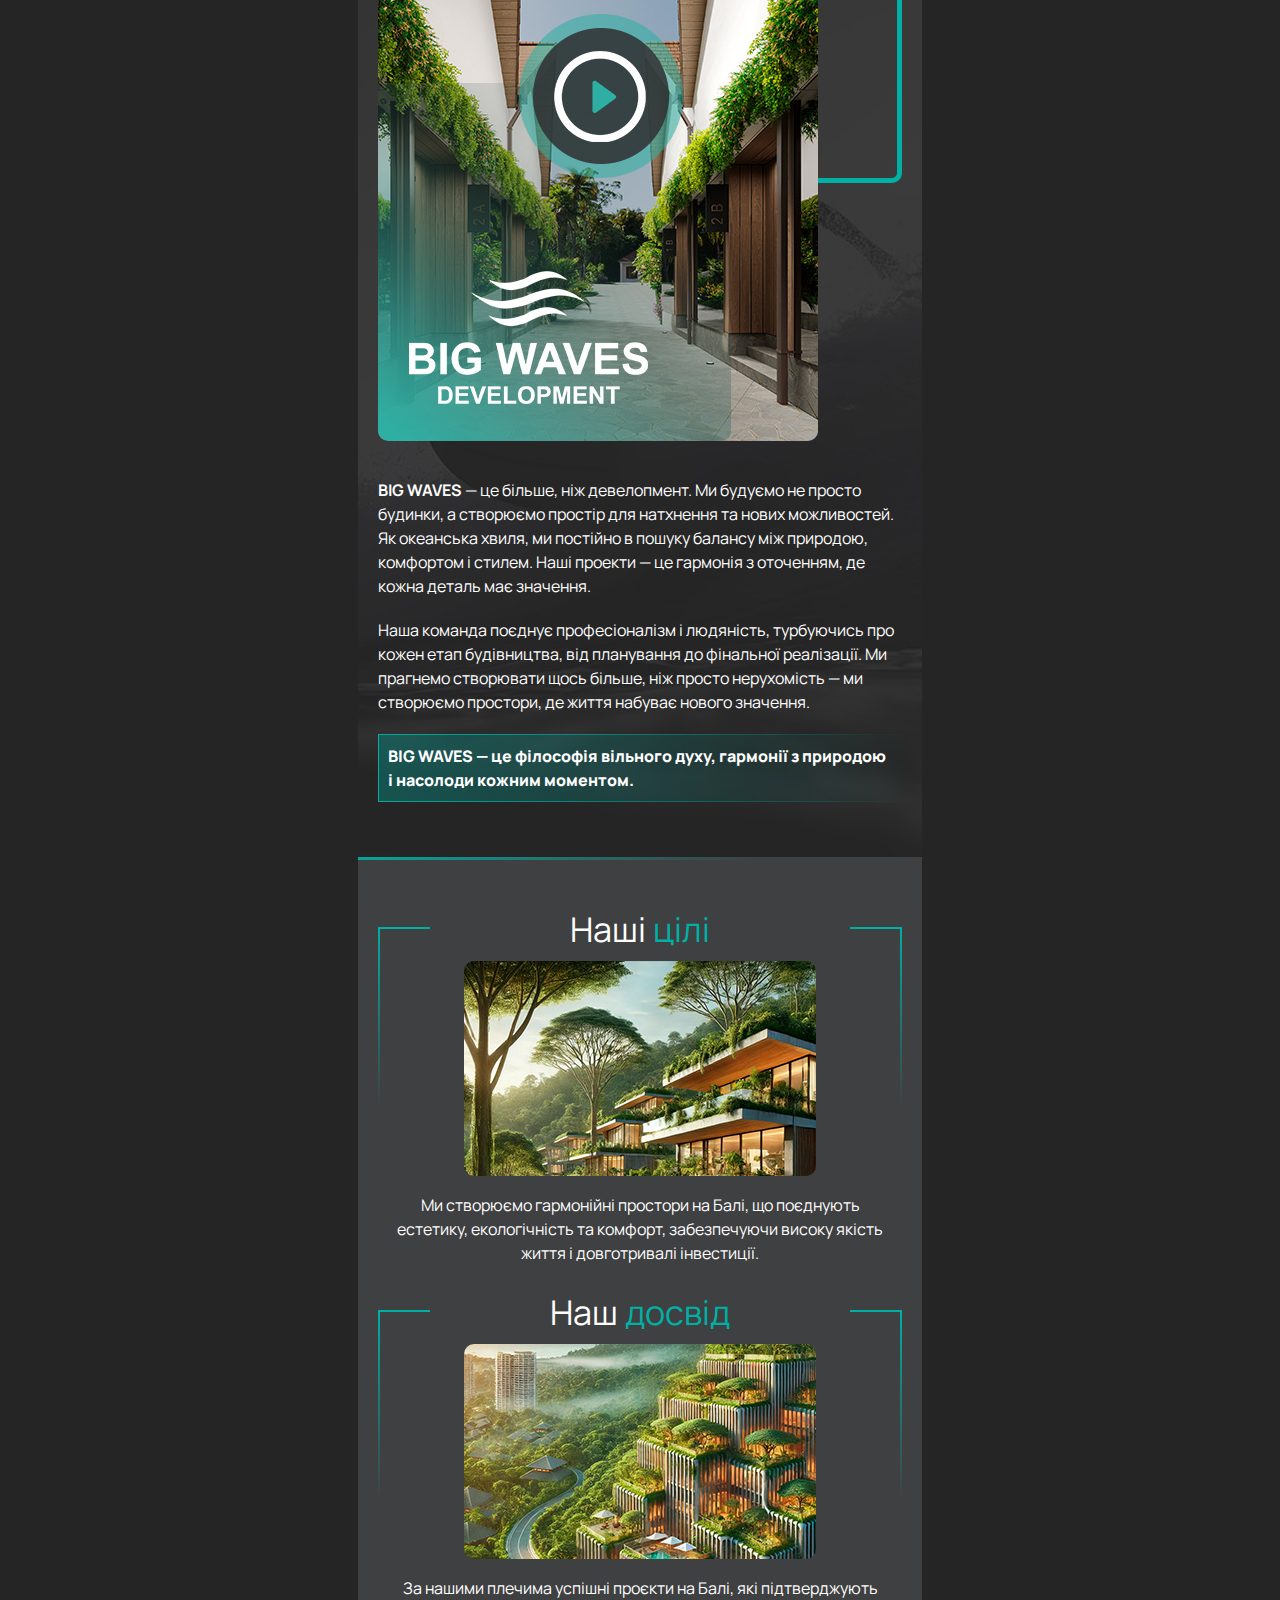
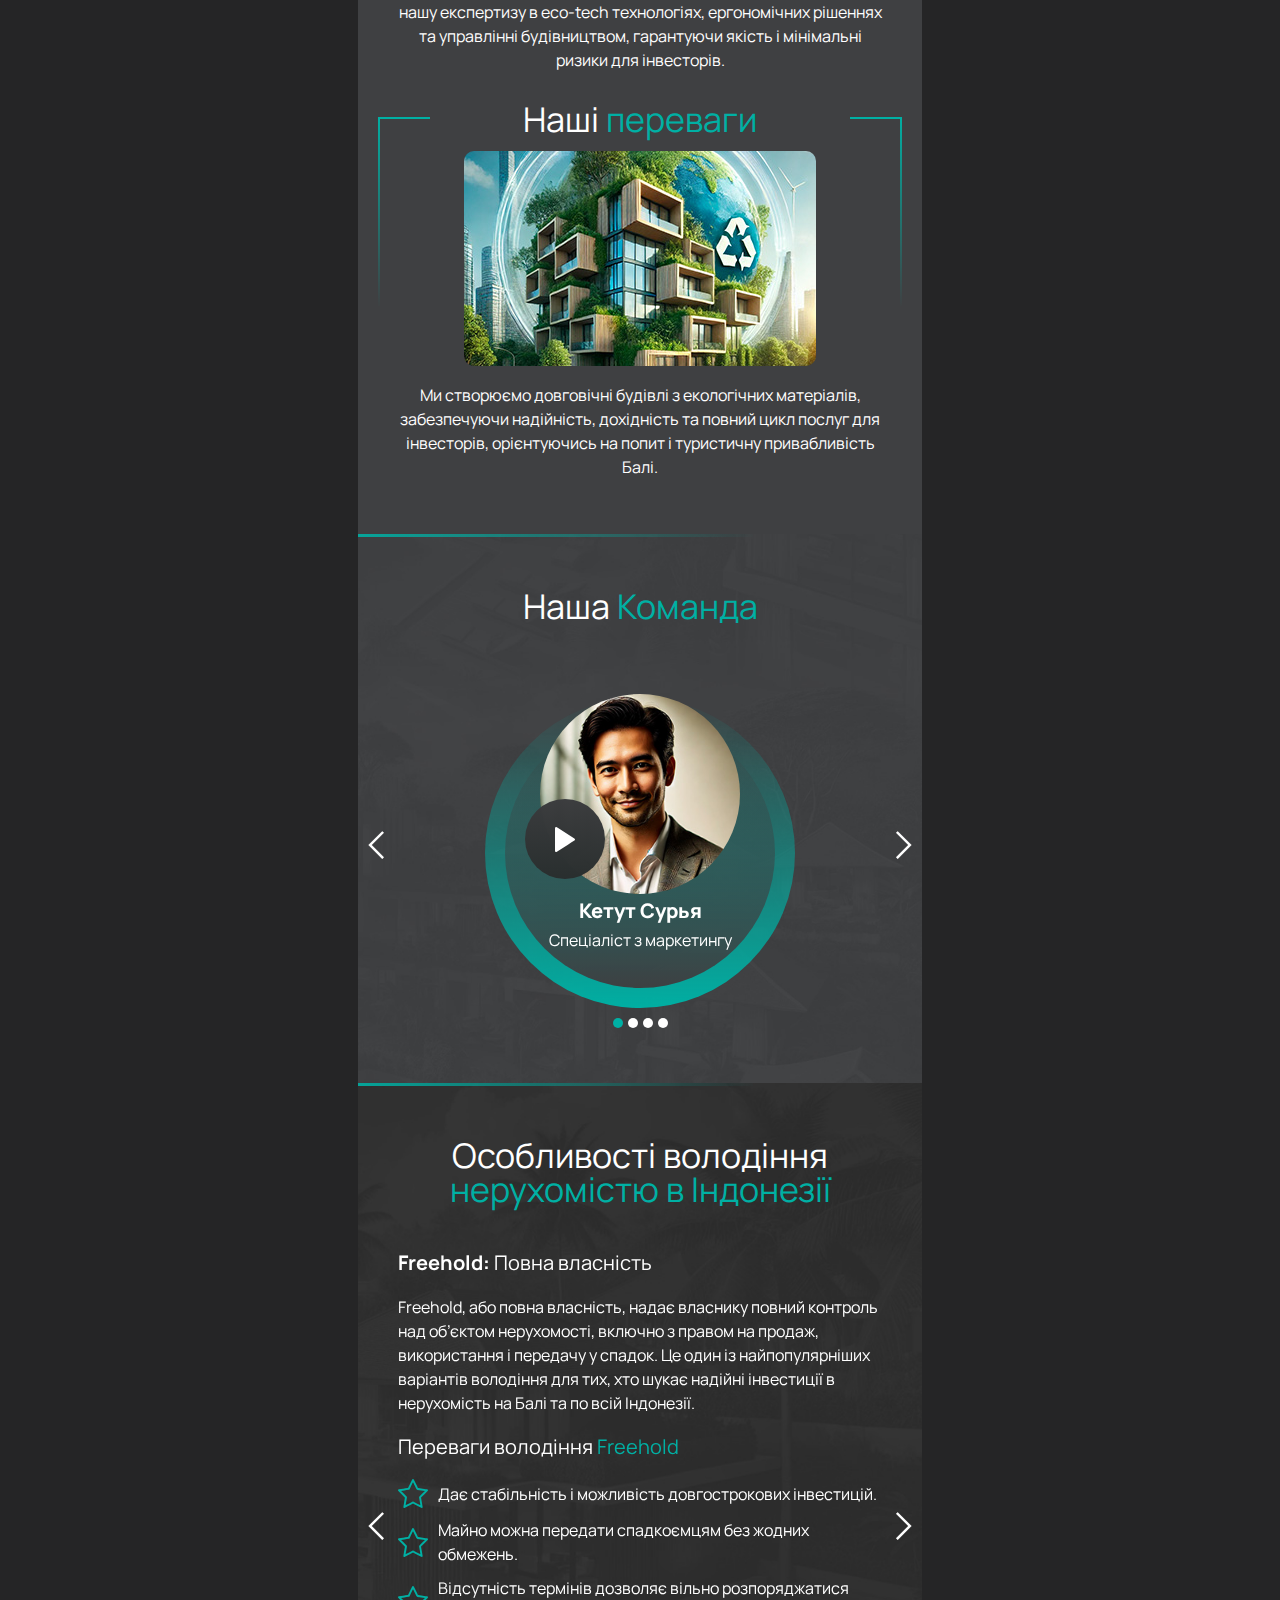
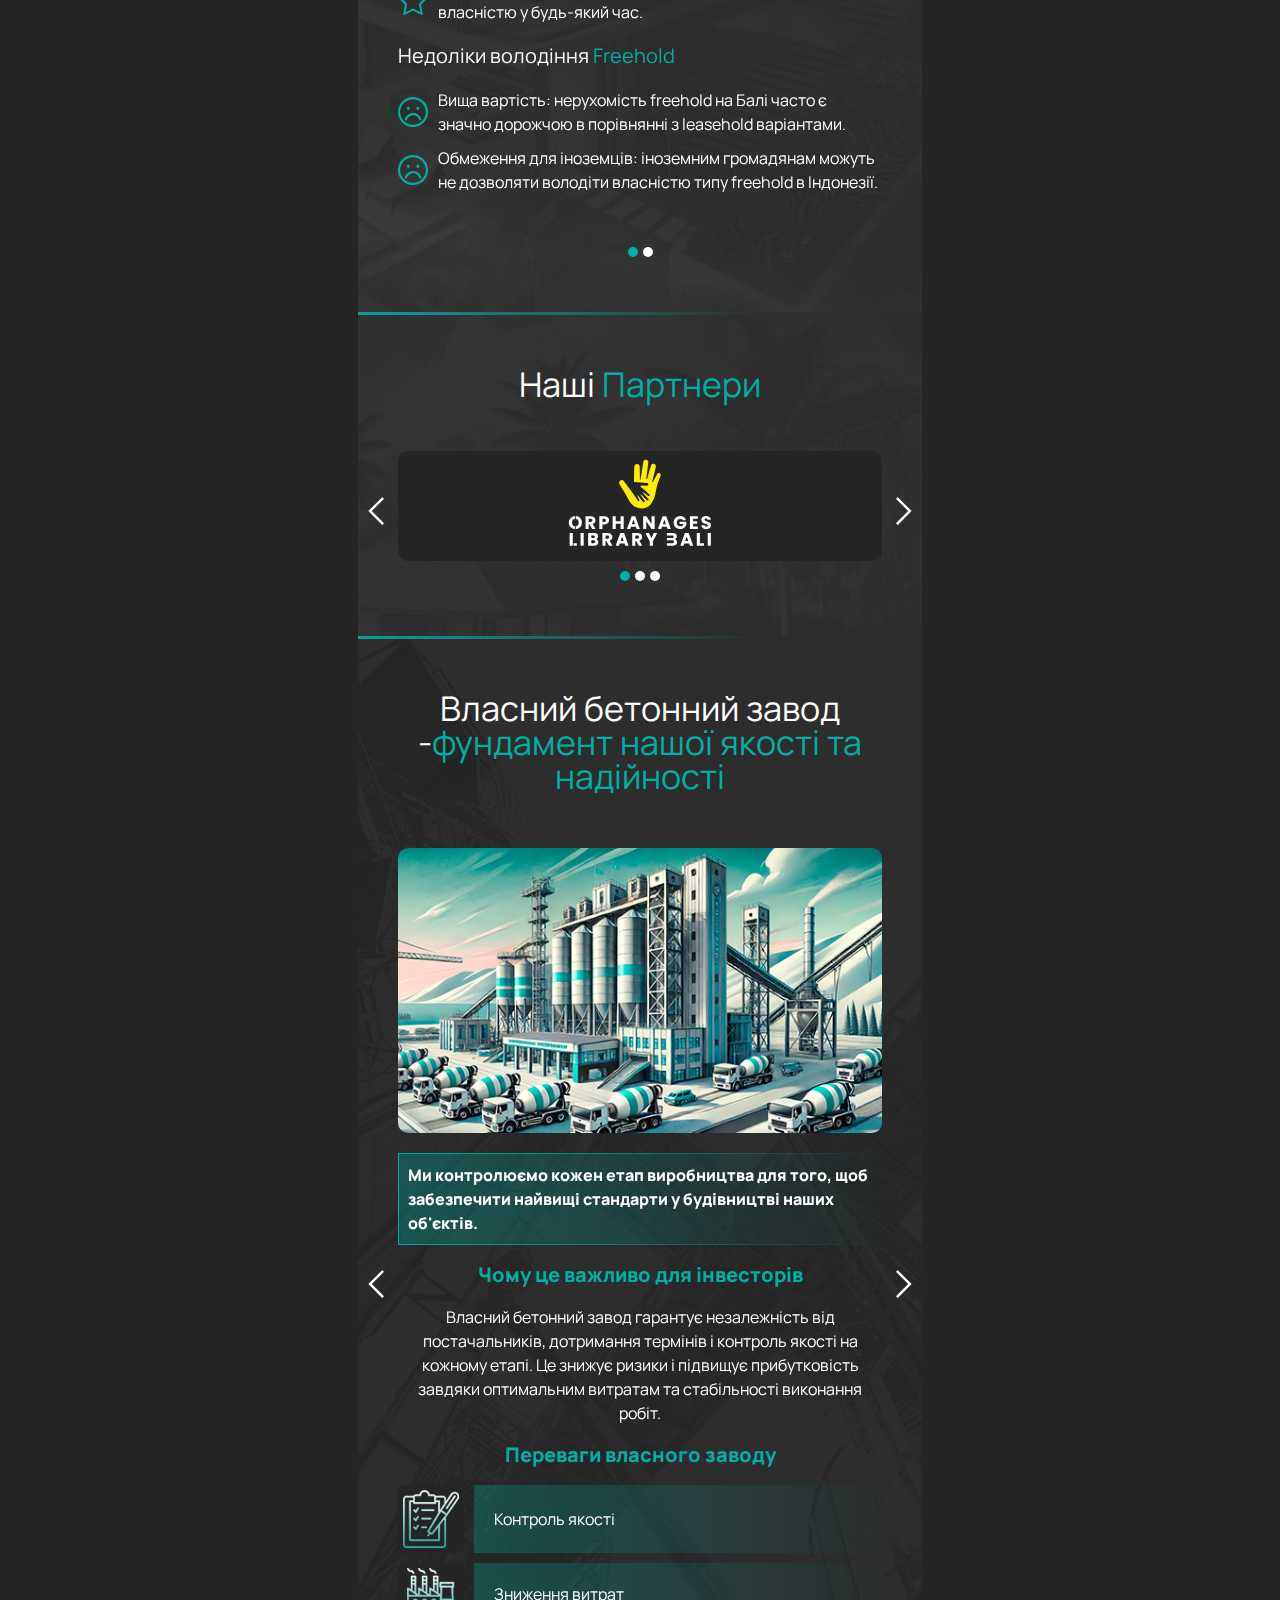
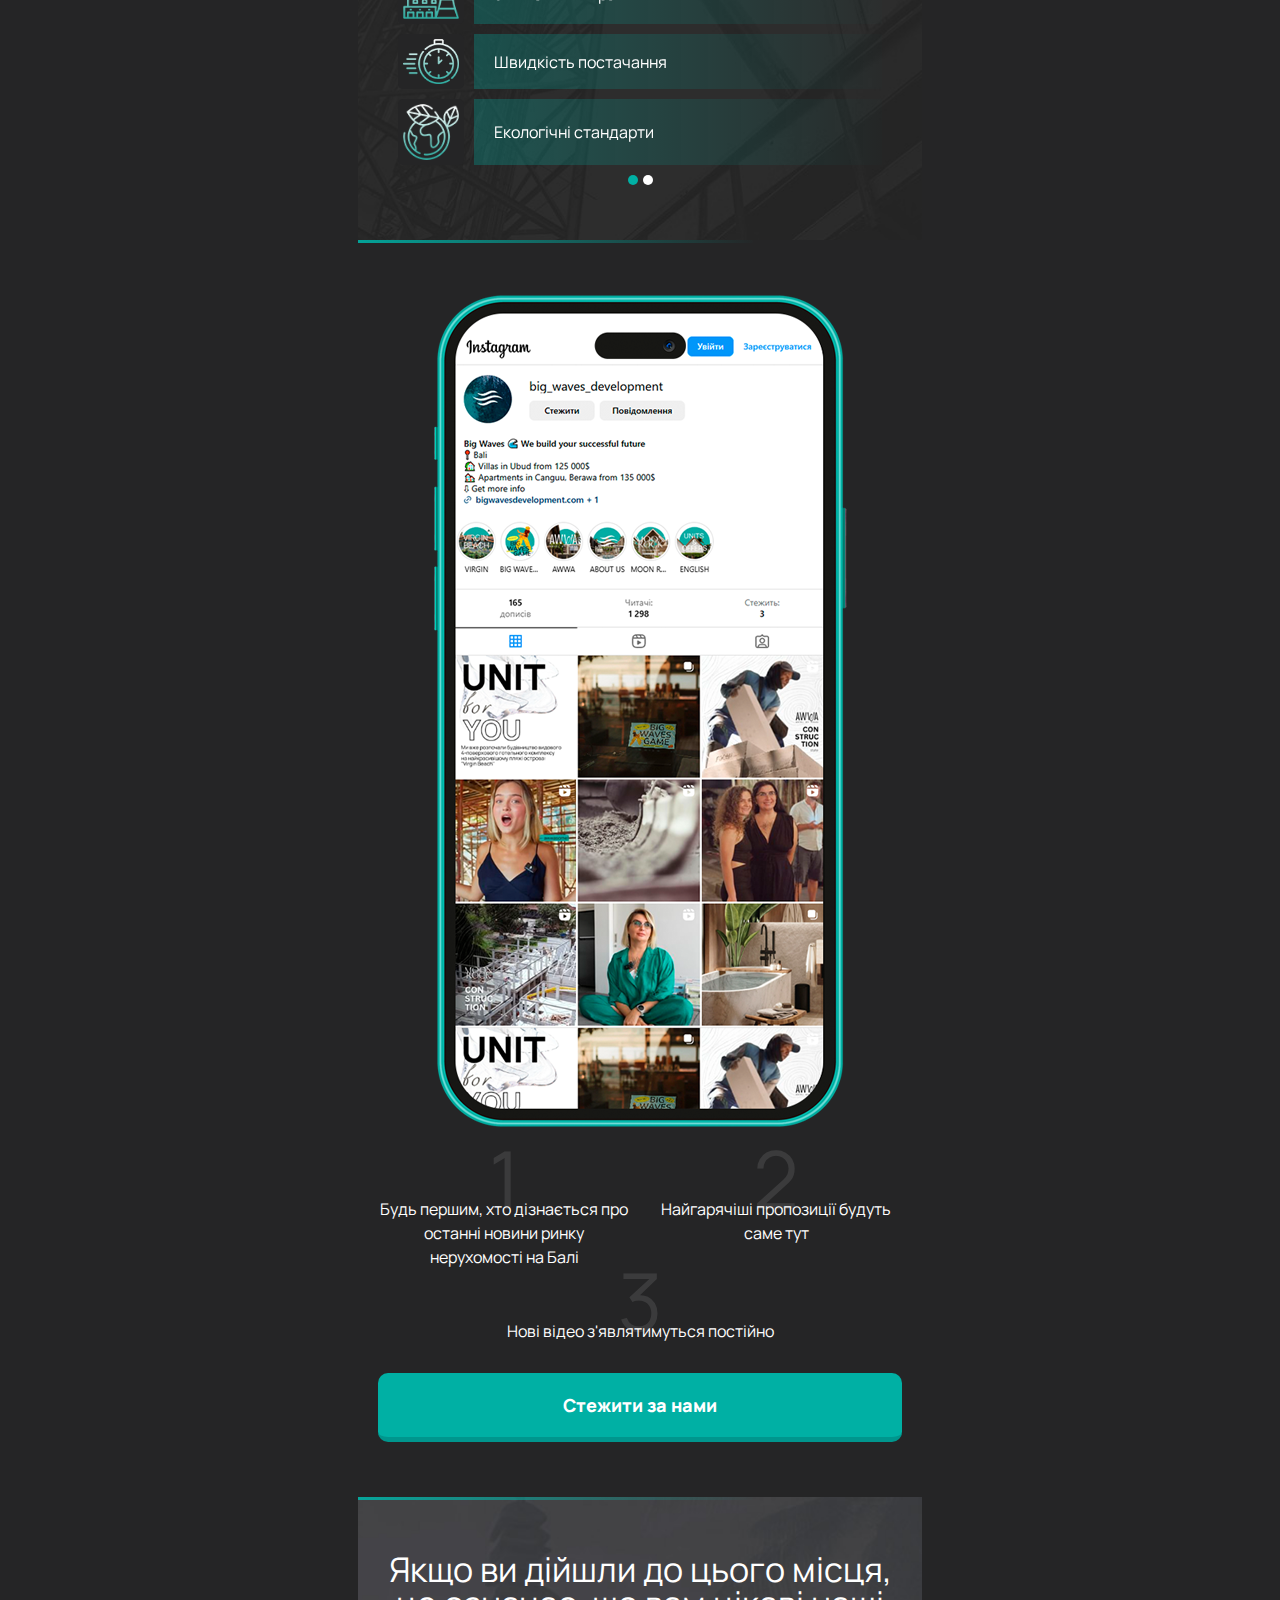
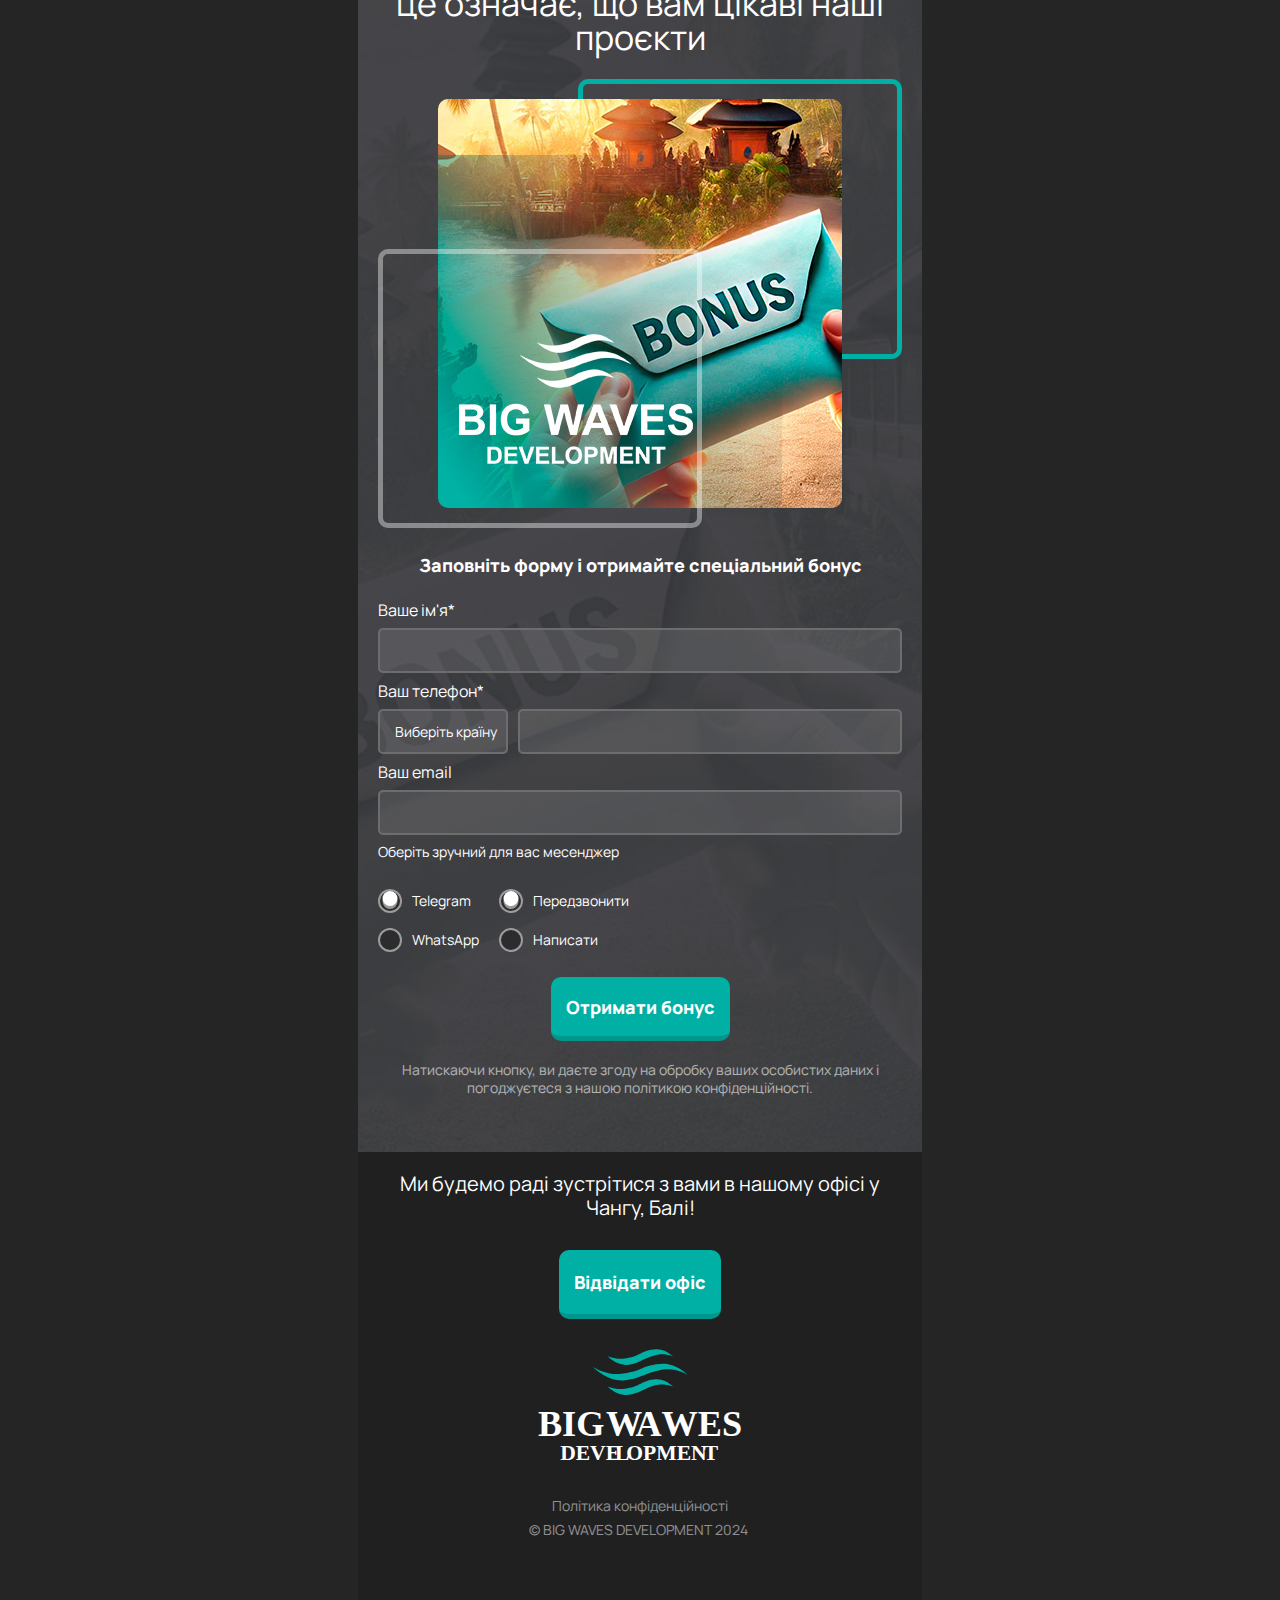
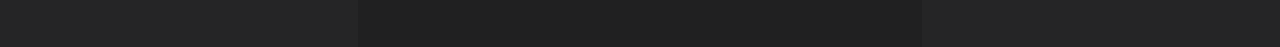
==== commit d898cb43: "edits and Pertner page" ====
--- a/about.html
+++ b/about.html
@@ -462,7 +462,7 @@
                                     <div class="teamOwl3">
                                         <a href="https://www.youtube.com/watch?v=393JkWCNW-Q" class="teamVideo"
                                             data-fancybox>
-                                            <img src="img/team-p.png" alt="Play">
+                                            <img src="img/play-button.svg" alt="Play">
                                         </a>
                                         <img src="img/team-1.jpg" alt="Team">
                                     </div>
@@ -480,7 +480,7 @@
                                     <div class="teamOwl3">
                                         <a href="https://www.youtube.com/watch?v=393JkWCNW-Q" class="teamVideo"
                                             data-fancybox>
-                                            <img src="img/team-p.png" alt="Play">
+                                            <img src="img/play-button.svg" alt="Play">
                                         </a>
                                         <img src="img/team-2.jpg" alt="Team">
                                     </div>
@@ -498,7 +498,7 @@
                                     <div class="teamOwl3">
                                         <a href="https://www.youtube.com/watch?v=393JkWCNW-Q" class="teamVideo"
                                             data-fancybox>
-                                            <img src="img/team-p.png" alt="Play">
+                                            <img src="img/play-button.svg" alt="Play">
                                         </a>
                                         <img src="img/team-3.jpg" alt="Team">
                                     </div>
@@ -516,7 +516,7 @@
                                     <div class="teamOwl3">
                                         <a href="https://www.youtube.com/watch?v=393JkWCNW-Q" class="teamVideo"
                                             data-fancybox>
-                                            <img src="img/team-p.png" alt="Play">
+                                            <img src="img/play-button.svg" alt="Play">
                                         </a>
                                         <img src="img/team-4.jpg" alt="Team">
                                     </div>
@@ -552,15 +552,15 @@
                             <div class="estateIndonesiaT">Переваги володіння <span>Freehold</span></div>
                             <div class="estateIndonesiaD">
                                 <div class="estateIndonesiaList">
-                                    <img src="img/star-p.png" alt="Star">
+                                    <img src="img/rating.svg" alt="Star">
                                     Дає стабільність і можливість довгострокових інвестицій.
                                 </div>
                                 <div class="estateIndonesiaList">
-                                    <img src="img/star-p.png" alt="Star">
+                                    <img src="img/rating.svg" alt="Star">
                                     Майно можна передати спадкоємцям без жодних обмежень.
                                 </div>
                                 <div class="estateIndonesiaList">
-                                    <img src="img/star-p.png" alt="Star">
+                                    <img src="img/rating.svg" alt="Star">
                                     Відсутність термінів дозволяє вільно розпоряджатися власністю у будь-який час.
                                 </div>
                             </div>
@@ -568,13 +568,13 @@
                             <div class="estateIndonesiaT">Недоліки володіння <span>Freehold</span></div>
                             <div class="estateIndonesiaD">
                                 <div class="estateIndonesiaList">
-                                    <img src="img/smile-b.png" alt="Smile">
+                                    <img src="img/smiley.svg" alt="Smile">
                                     Вища вартість: нерухомість freehold на Балі часто є значно дорожчою в порівнянні з
                                     leasehold
                                     варіантами.
                                 </div>
                                 <div class="estateIndonesiaList">
-                                    <img src="img/smile-b.png" alt="Smile">
+                                    <img src="img/smiley.svg" alt="Smile">
                                     Обмеження для іноземців: іноземним громадянам можуть не дозволяти володіти власністю
                                     типу
                                     freehold в Індонезії.
@@ -597,16 +597,16 @@
                             <div class="estateIndonesiaT">Переваги володіння <span>Leasehold</span></div>
                             <div class="estateIndonesiaD">
                                 <div class="estateIndonesiaList">
-                                    <img src="img/star-p.png" alt="Star">
+                                    <img src="img/rating.svg" alt="Star">
                                     Доступніші ціни: leasehold об'єкти часто є дешевшими, що робить їх привабливими для
                                     іноземних інвесторів.
                                 </div>
                                 <div class="estateIndonesiaList">
-                                    <img src="img/star-p.png" alt="Star">
+                                    <img src="img/rating.svg" alt="Star">
                                     Гнучкість: деякі договори оренди можуть передбачати можливість продовження терміну.
                                 </div>
                                 <div class="estateIndonesiaList">
-                                    <img src="img/star-p.png" alt="Star">
+                                    <img src="img/rating.svg" alt="Star">
                                     Інвестиційні можливості: leasehold об’єкти можуть стати вигідним вкладенням, якщо
                                     правильно
                                     оцінити ринок.
@@ -616,13 +616,13 @@
                             <div class="estateIndonesiaT">Недоліки володіння <span>Leasehold</span></div>
                             <div class="estateIndonesiaD">
                                 <div class="estateIndonesiaList">
-                                    <img src="img/smile-b.png" alt="Smile">
+                                    <img src="img/smiley.svg" alt="Smile">
                                     Обмежений термін: оренда має встановлений термін, після закінчення якого можуть
                                     виникнути
                                     певні труднощі.
                                 </div>
                                 <div class="estateIndonesiaList">
-                                    <img src="img/smile-b.png" alt="Smile">
+                                    <img src="img/smiley.svg" alt="Smile">
                                     Спадкові права: у деяких випадках оренда не може бути передана спадкоємцям, що може
                                     обмежувати можливості планування.
                                 </div>
@@ -641,13 +641,13 @@
                     <div class="prSwipe"></div>
                     <div class="owl-carousel partLogosCarousel">
                         <div class="item">
-                            <div class="partLogos"><img src="img/part-1.png" alt="Part"></div>
+                            <div class="partLogos"><img src="img/Library-Orphanges.svg" alt="Part"></div>
                         </div>
                         <div class="item">
-                            <div class="partLogos"><img src="img/part-2.png" alt="Part"></div>
+                            <div class="partLogos"><img src="img/koketit-logo.svg" alt="Part"></div>
                         </div>
                         <div class="item">
-                            <div class="partLogos"><img src="img/part-3.png" alt="Part"></div>
+                            <div class="partLogos"><img src="img/ribashotelsgroup.svg" alt="Part"></div>
                         </div>
                     </div>
 
@@ -899,7 +899,7 @@
             $('.aboutCarousel').owlCarousel({
                 loop: true,
                 margin: 25,
-                nav: false,
+                nav: true,
                 autoplay: false,
                 autoplayTimeout: 5000,
                 autoplayHoverPause: false,
@@ -920,7 +920,7 @@
             $('.teamCarousel').owlCarousel({
                 // loop: true,
                 margin: 25,
-                nav: false,
+                nav: true,
                 autoplay: false,
                 autoplayTimeout: 5000,
                 autoplayHoverPause: false,
@@ -941,7 +941,7 @@
             $('.estateIndonesiaCarousel').owlCarousel({
                 // loop: true,
                 margin: 25,
-                nav: false,
+                nav: true,
                 autoplay: false,
                 autoplayTimeout: 5000,
                 autoplayHoverPause: false,
@@ -962,7 +962,7 @@
             $('.partLogosCarousel').owlCarousel({
                 // loop: true,
                 margin: 25,
-                nav: false,
+                nav: true,
                 autoplay: false,
                 autoplayTimeout: 5000,
                 autoplayHoverPause: false,
@@ -981,9 +981,9 @@
         });
         $(document).ready(function () {
             $('.productionProcessCarousel').owlCarousel({
-                // loop: true,
+                loop: true,
                 margin: 25,
-                nav: false,
+                nav: true,
                 autoplay: false,
                 autoplayTimeout: 5000,
                 autoplayHoverPause: false,
--- a/css/style.css
+++ b/css/style.css
@@ -562,6 +562,11 @@
     background-size: cover;
 }
 
+.secHowToTetTtartedWaves {
+    background: url(../img/secHowToTetTtartedWaves.jpg) top center no-repeat;
+    background-size: cover;
+}
+
 .secMainTarget {
     background: #3F4042;
 }
@@ -1117,7 +1122,7 @@
 .baliStatTitle {
     font-weight: 800;
     /* text-transform: uppercase; */
-    font-size: 24px;
+    font-size: 20px;
     display: flex;
     align-items: start;
     color: #fff;
@@ -2848,4 +2853,129 @@
 
 .aboutCarousel .item {
     padding: 0 20px 0 20px;
+}
+
+.howBaliCarousel .item {
+    padding: 0 10px 0 10px;
+}
+
+.baliInvCarousel .item {
+    padding: 0 20px 0 20px;
+}
+
+.invCarousel .item {
+    padding: 0 20px 0 20px;
+}
+
+.teamCarousel .item {
+    padding: 0 20px 0 20px;
+}
+
+.estateIndonesiaCarousel .item {
+    padding: 0 20px 0 20px;
+}
+
+.partLogosCarousel .item {
+    padding: 0 20px 0 20px;
+}
+
+.productionProcessCarousel .item {
+    padding: 0 20px 0 20px;
+}
+
+.estateIndonesiaList img {
+    width: 30px !important;
+}
+
+.teamVideo img {
+    width: 20px !important;
+}
+
+.partLogos img {
+    width: 150px !important;
+}
+
+.benefitsOfWorking .teamOwl3 img {
+    border-radius: 0;
+    width: 90px;
+}
+
+
+.benefitsOfWorking .teamOwl3 {
+    height: 220px !important;
+    width: 220px !important;
+    display: flex;
+    gap: 10px;
+    margin: 0 auto !important;
+    border-radius: 100%;
+    padding: 10px;
+    background: linear-gradient(to bottom, rgba(0, 176, 164, 0.99), rgba(0, 176, 164, 0.01));
+}
+
+.benefitsOfWorking .teamOwl2 {
+    text-align: center;
+    gap: 15px;
+}
+
+.benefitsOfWorkingNum {
+    border-radius: 50%;
+    border: 1px dashed #00B0A4;
+    width: 50px;
+    height: 50px;
+    display: flex;
+    flex-direction: column;
+    align-items: center;
+    justify-content: center;
+    font-weight: 800;
+}
+
+.blockHowToTetTtartWr {
+    display: flex;
+    flex-direction: column;
+    align-items: center;
+    justify-content: center;
+}
+
+.blockHowToTetTtart {
+    width: 330px;
+    height: 330px;
+    /* background: url(../img/secHowToTetTtartedWaves.svg) center bottom no-repeat; */
+    background-size: cover;
+    position: relative;
+}
+
+.secHowToTetTtartedWavesPic {
+    position: absolute;
+    left: 0;
+    bottom: 30px;
+}
+
+.blockHowToTetTtartCol {
+    display: flex;
+    align-items: center;
+    justify-content: center;
+    gap: 20px;
+}
+
+.blockHowToTetTtartRow span {
+    font-size: 230px;
+    font-weight: 800;
+    opacity: 0.3;
+}
+
+.blockHowToTetTtartRow {
+    display: flex;
+    flex-direction: column;
+    gap: 10px;
+    align-items: center;
+    justify-content: center;
+    text-align: center;
+}
+
+.blockHowToTetTtartRow img {
+    width: 90px;
+}
+
+.blockHowToTetTtartWr {
+    margin-top: 30px;
 }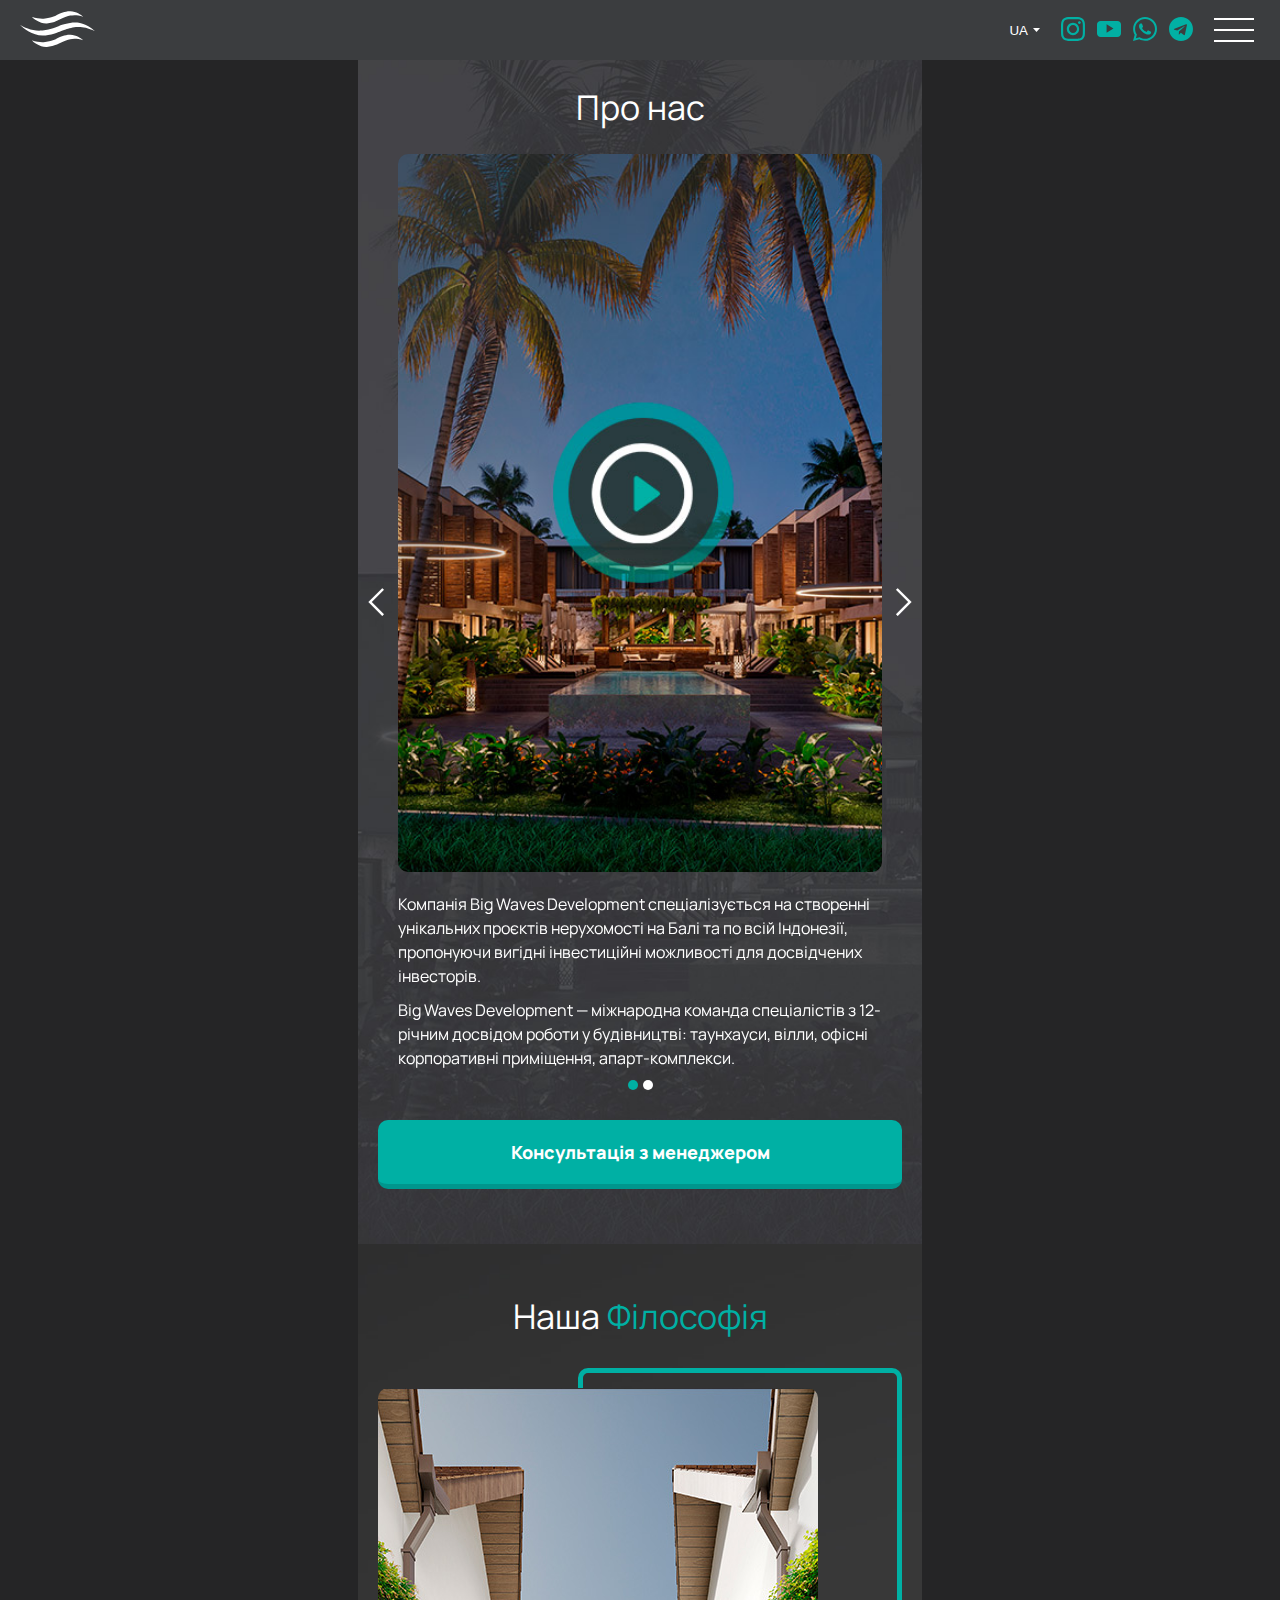
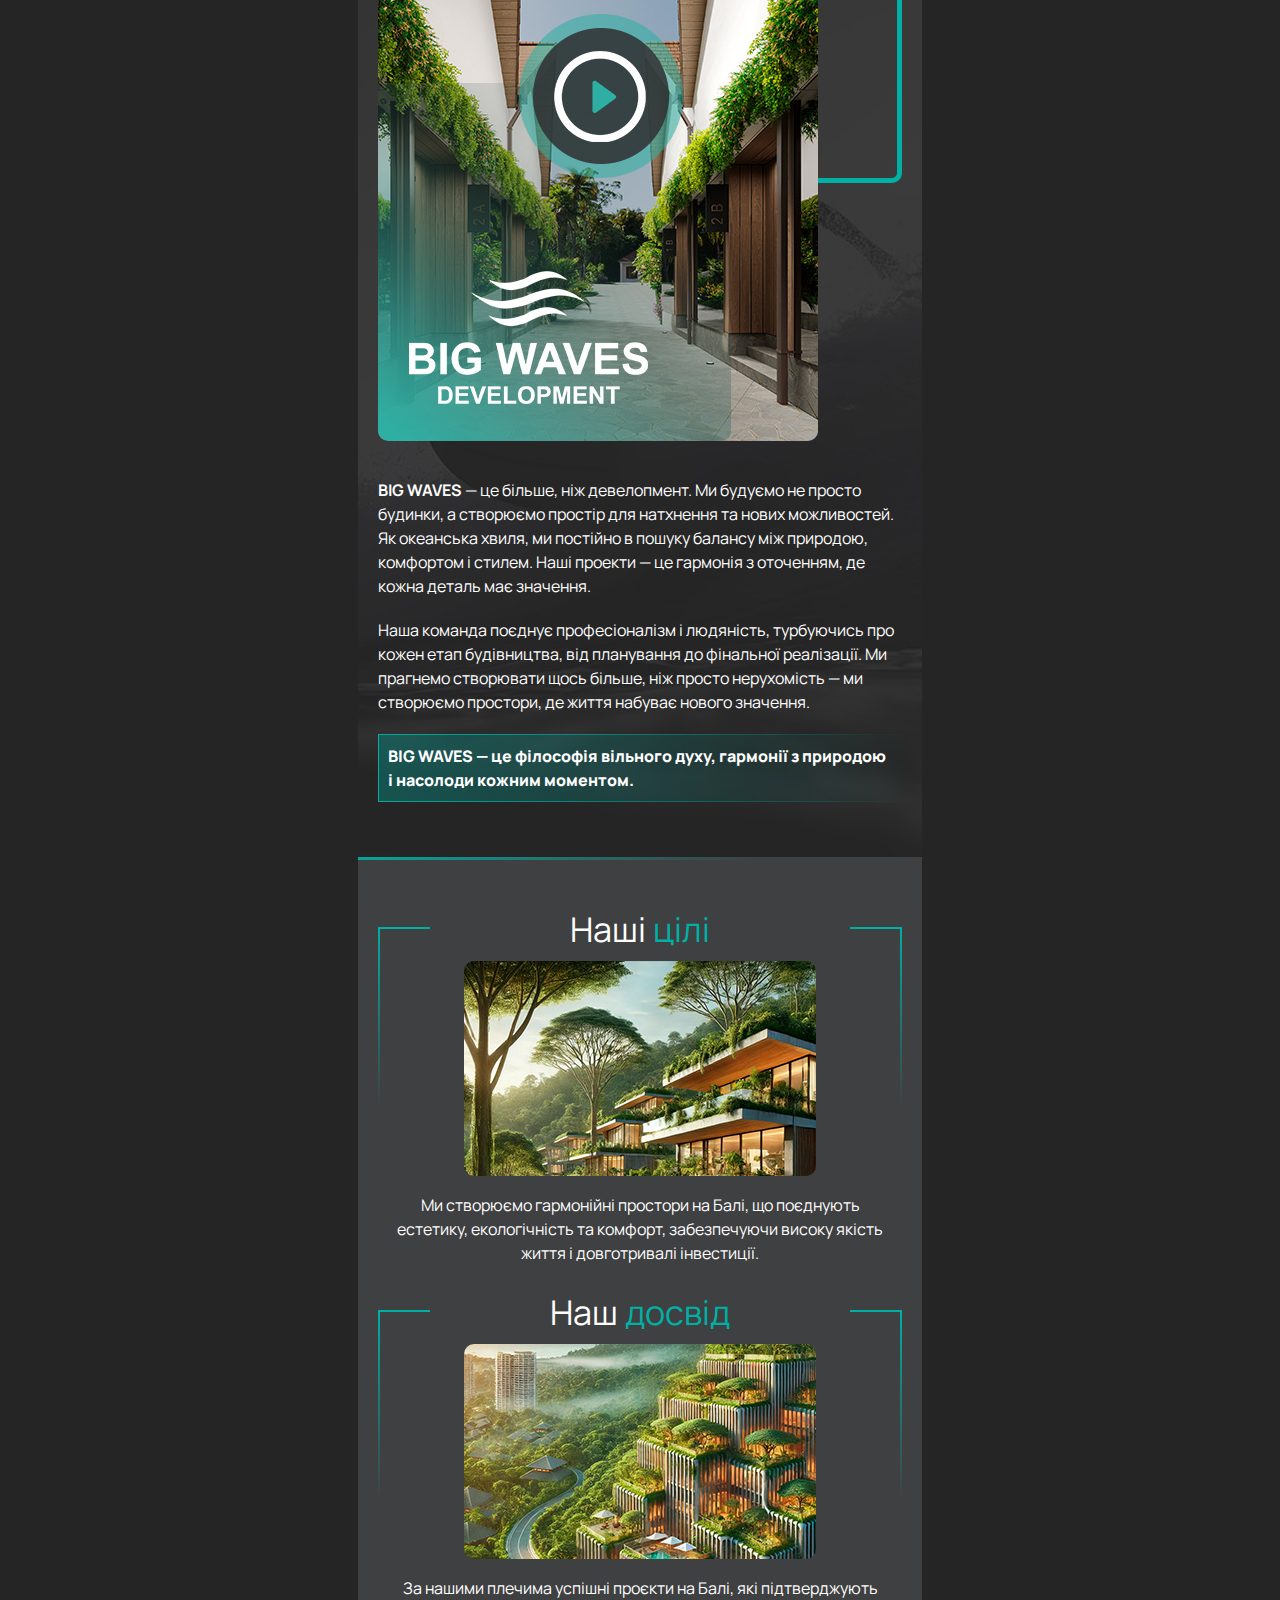
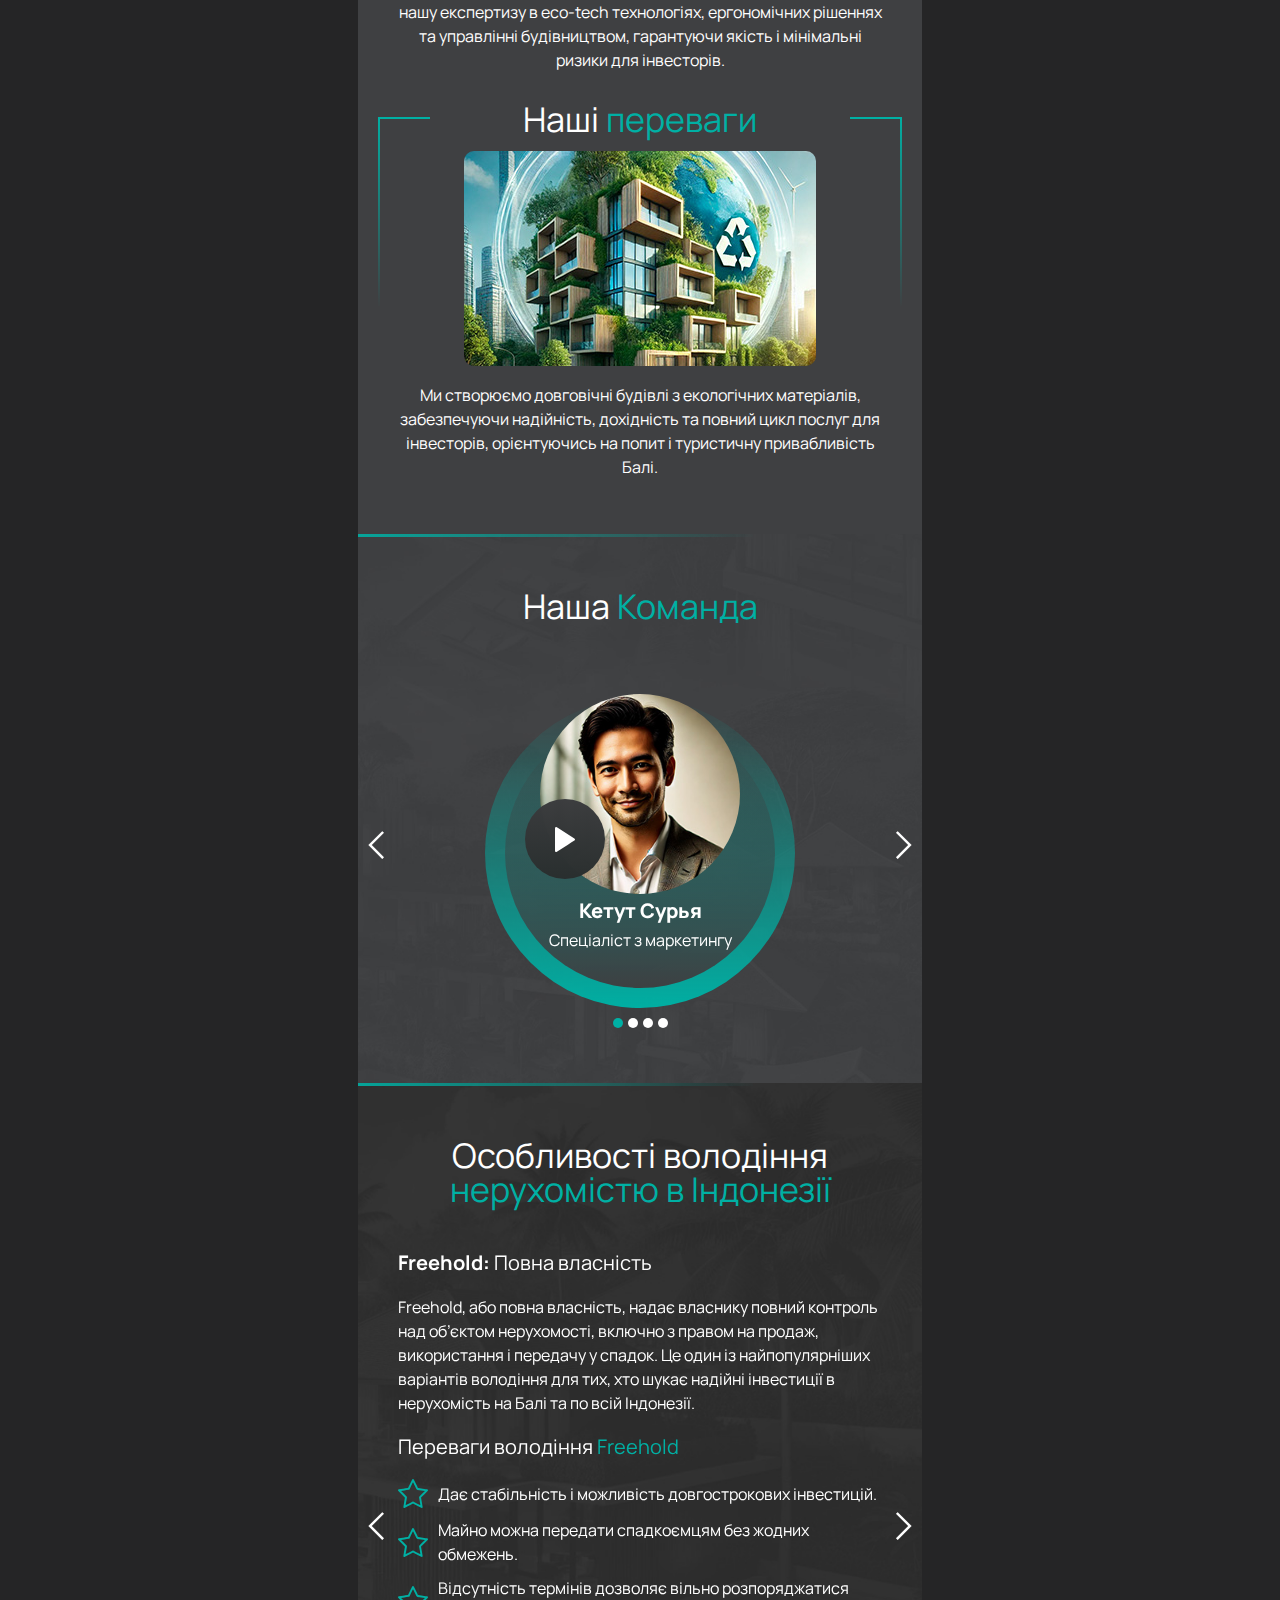
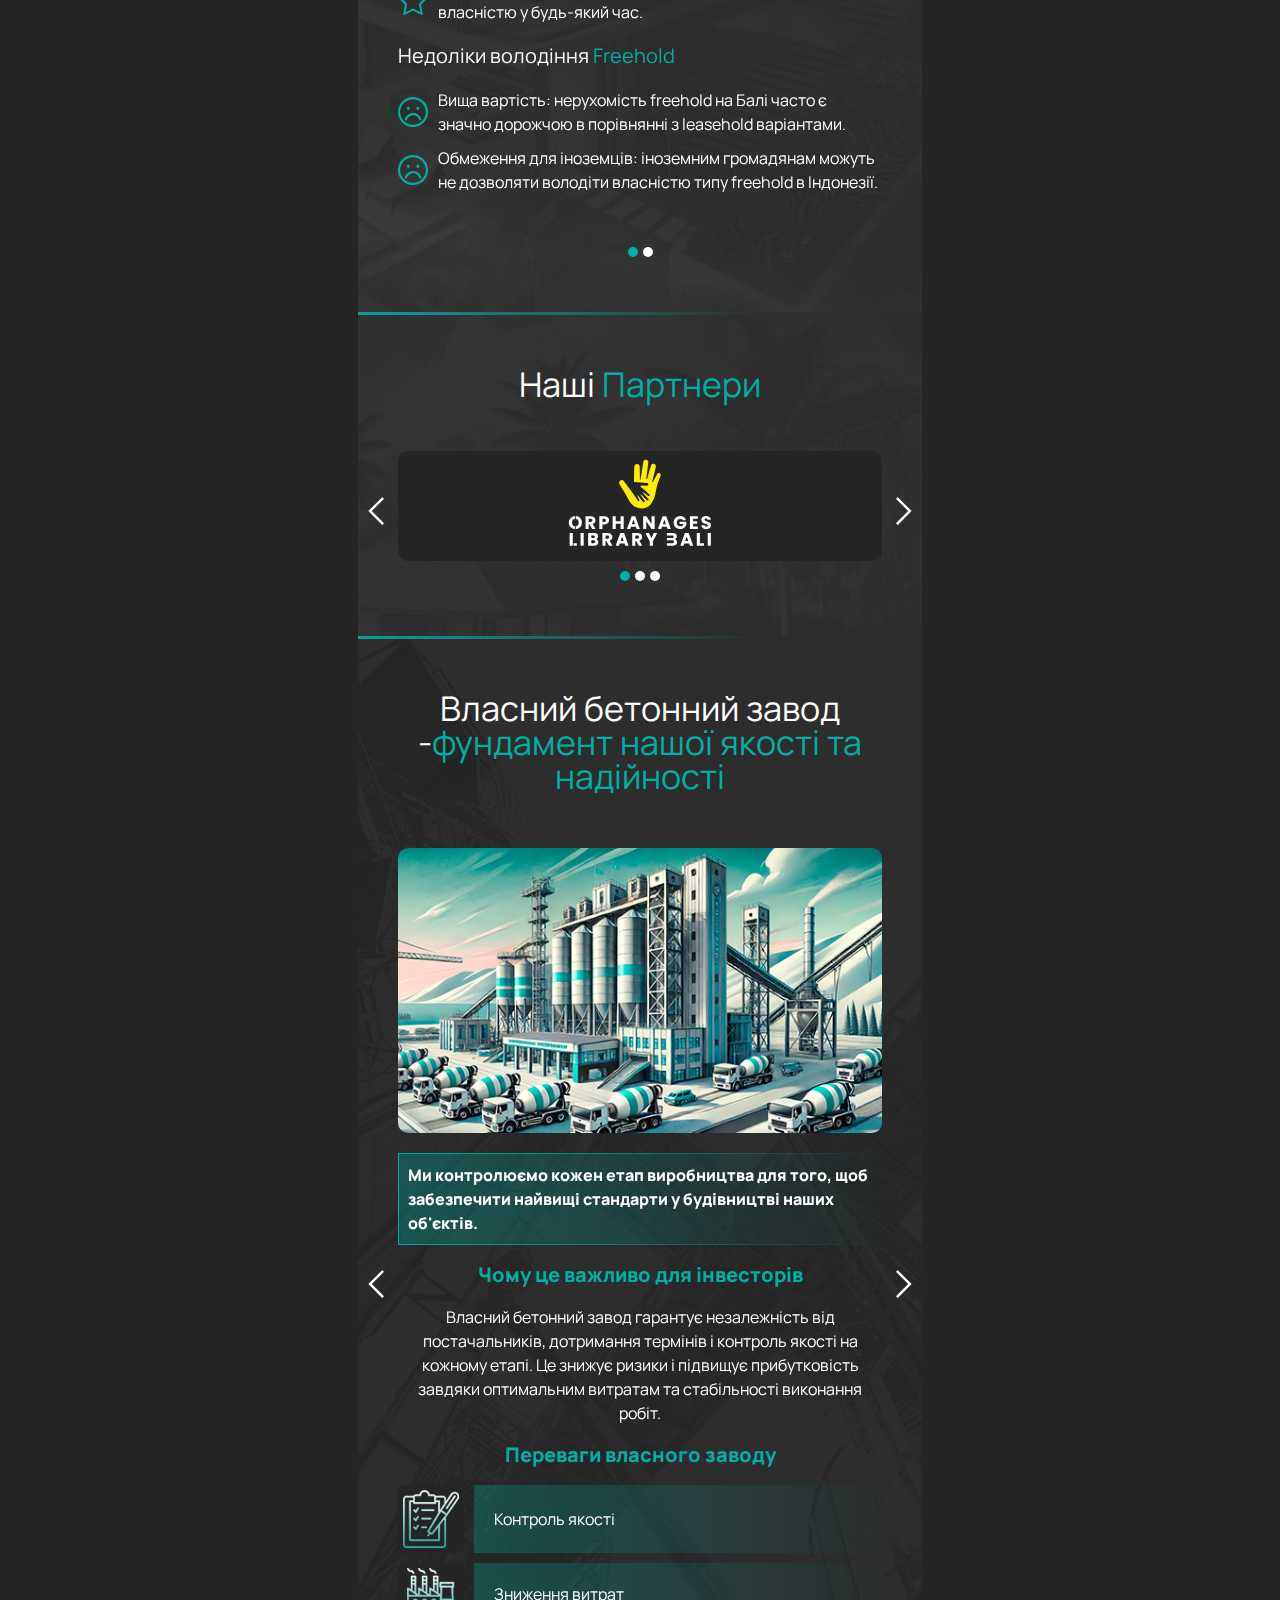
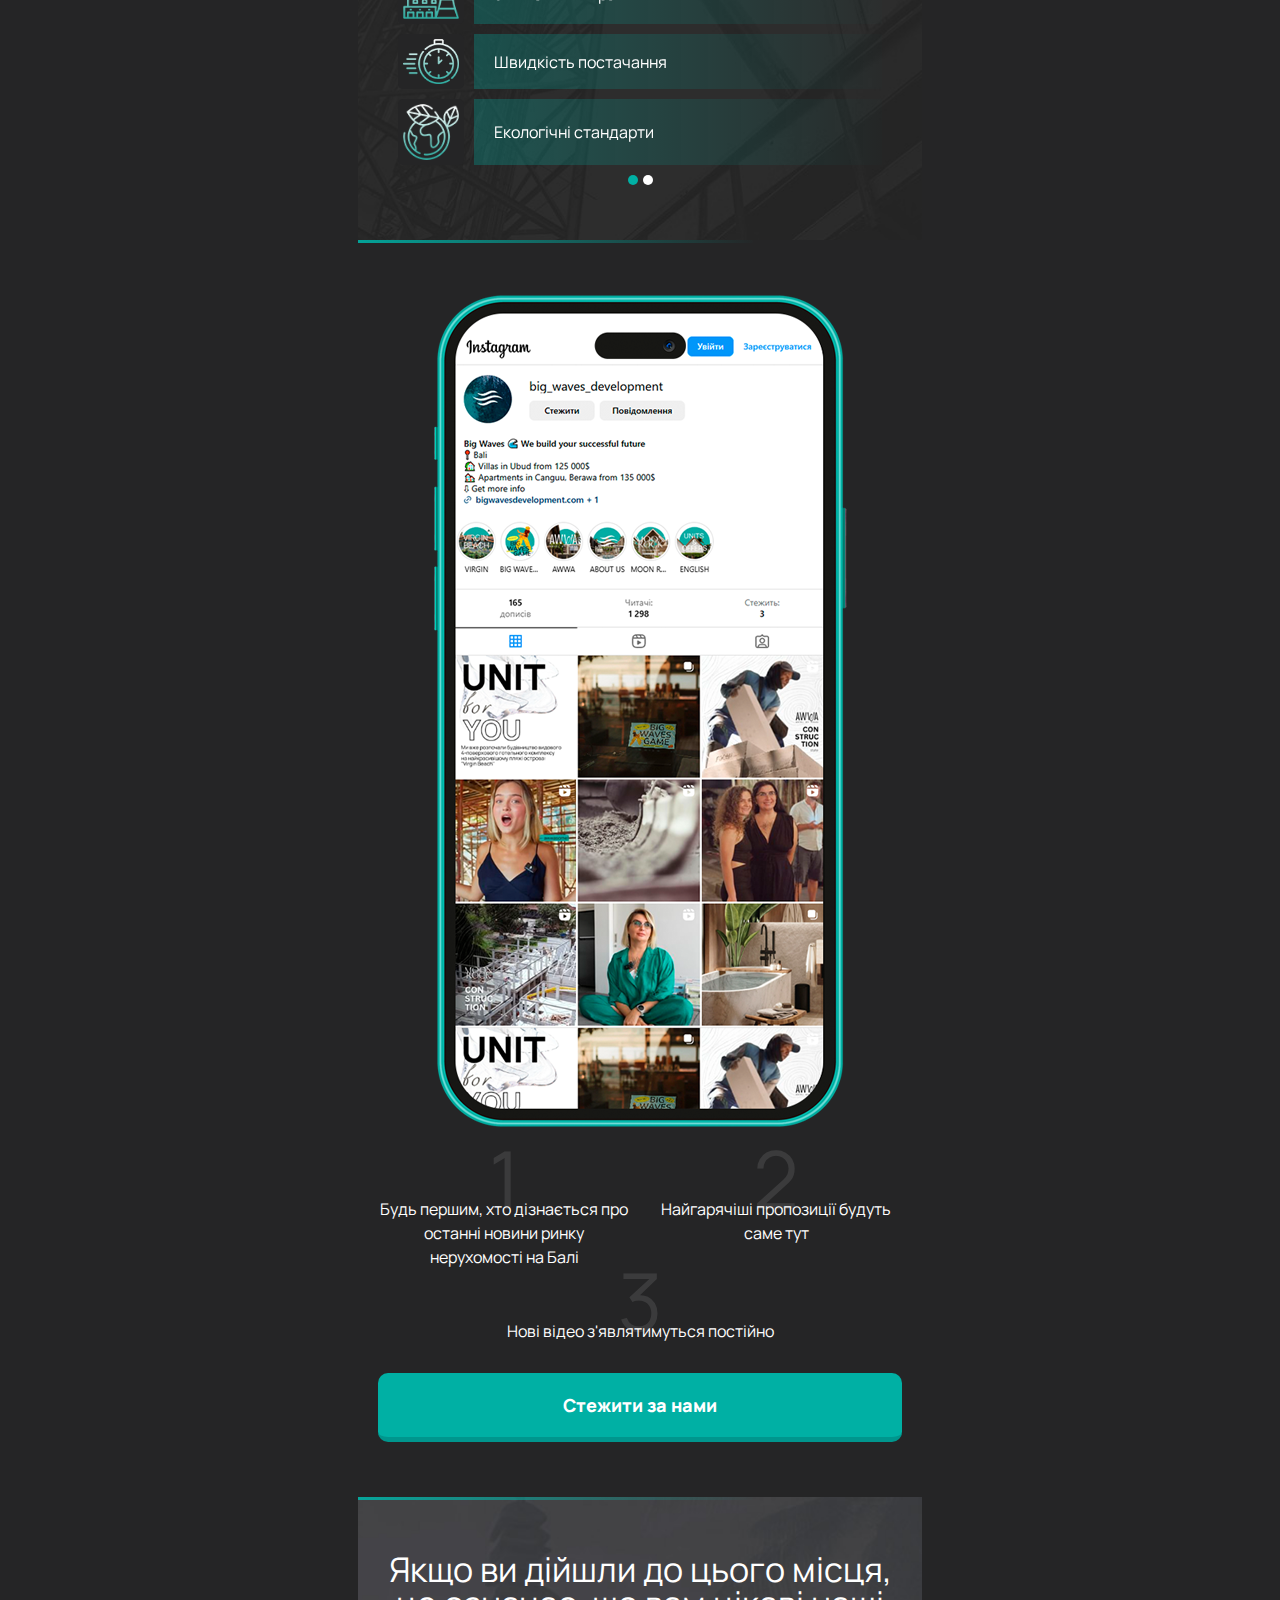
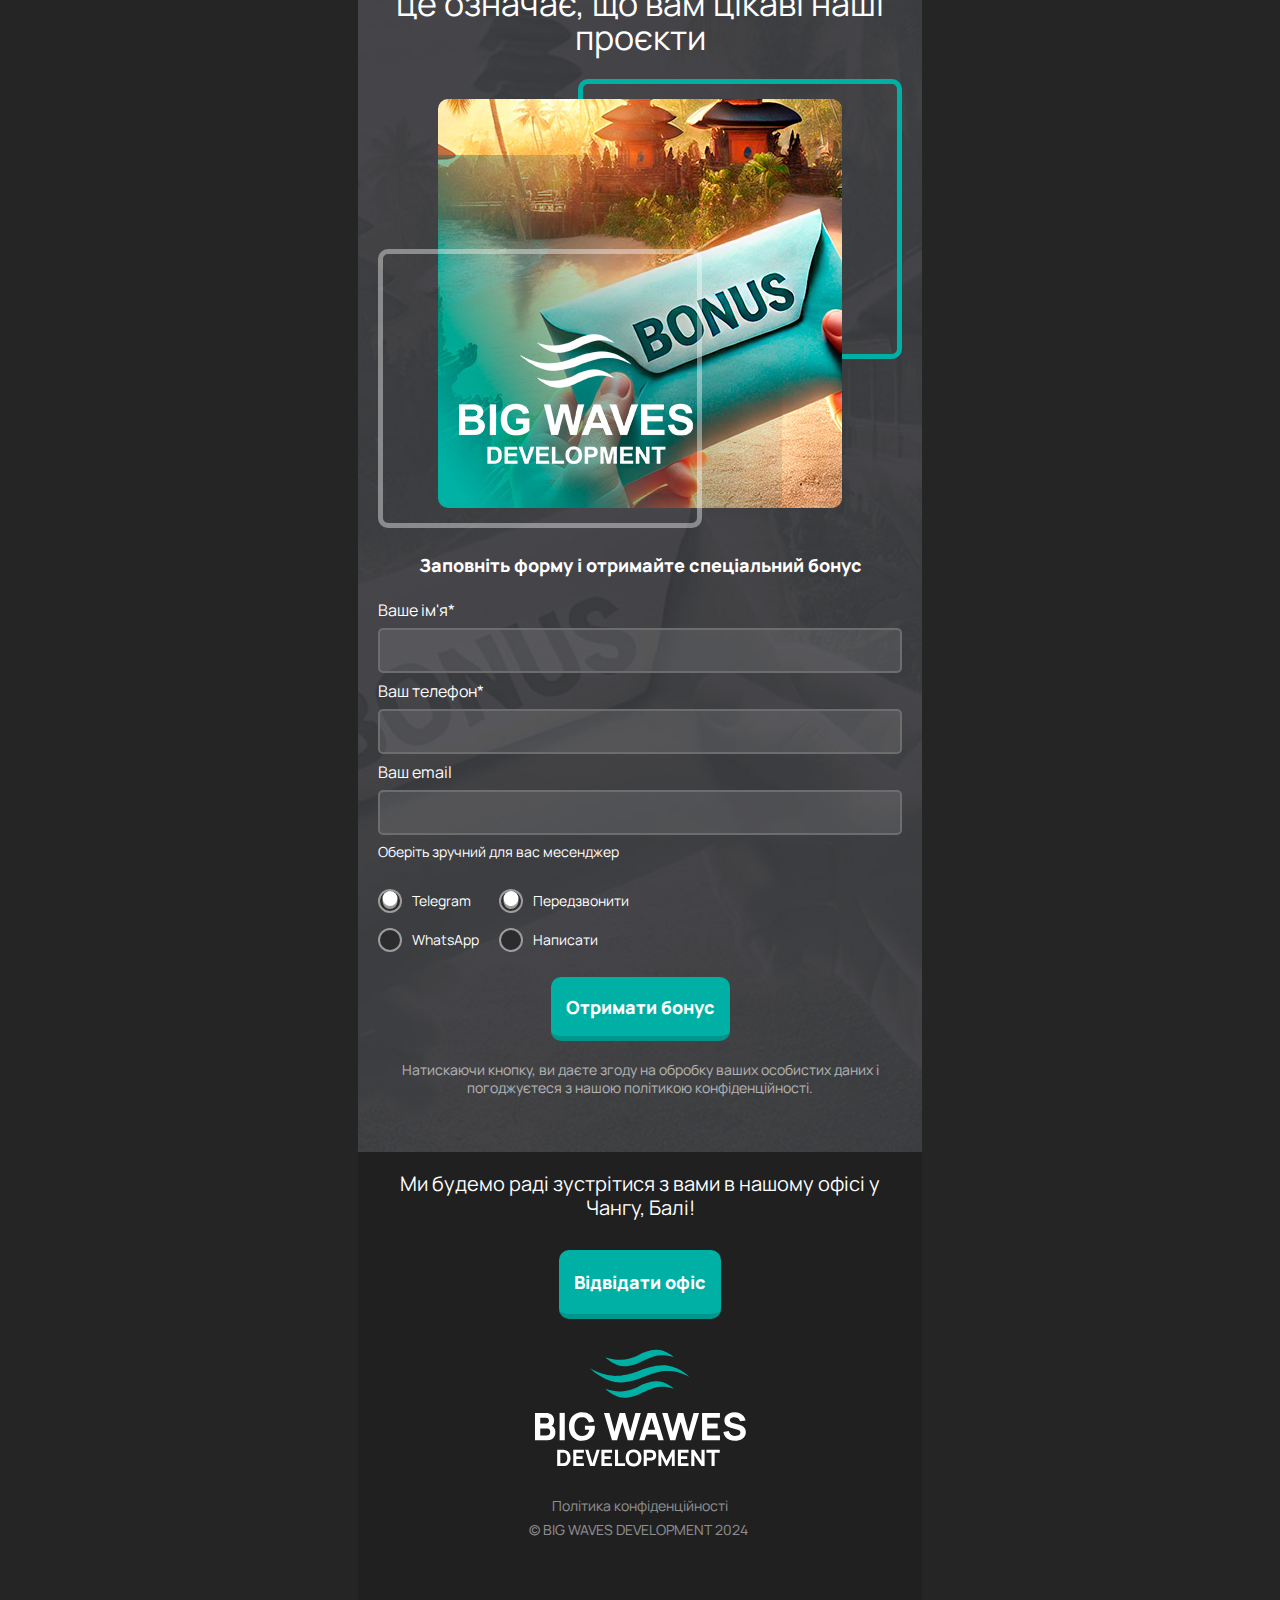
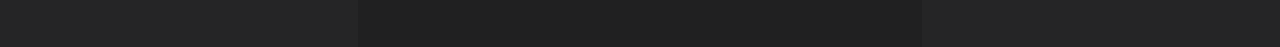
==== commit c51bfdc8: "Edit input code phone" ====
--- a/about.html
+++ b/about.html
@@ -36,21 +36,11 @@
                     <input type="text" name="aboutFormName" id="aboutFormName" required>
                 </label>
 
-                <div class="flexGroup">
-                    <label for="aboutFormPCode">
+                <div>
+                    <label for="sec10PCode" class="relLabel">
                         Ваш телефон*
-                        <div class="custom-dropdown">
-                            <div class="dropdown-selected">
-                                <img class="selected-flag" src="" alt=""
-                                    style="width: 20px; height: 15px; margin-right: 10px; display: none;">
-                                <span class="selected-text">Виберіть країну</span>
-                            </div>
-                            <div class="dropdown-options"></div>
-                            <input type="hidden" name="selectedCountry[]" class="selectedCountry" value="">
-                        </div>
-                    </label>
-                    <label for="aboutFormPhone">
-                        <input type="text" name="aboutFormPhone" id="aboutFormPhone" required>
+                        <input type="text" name="sec10Phone[]" class="sec10Phone" required autocomplete="off">
+                        <div class="phoneSuggestions suggestions"></div>
                     </label>
                 </div>
 
@@ -109,21 +99,11 @@
                     <input type="text" name="productionProcessFormName" id="productionProcessFormName" required>
                 </label>
 
-                <div class="flexGroup">
-                    <label for="productionProcessFormPCode">
+                <div>
+                    <label for="sec10PCode" class="relLabel">
                         Ваш телефон*
-                        <div class="custom-dropdown">
-                            <div class="dropdown-selected">
-                                <img class="selected-flag" src="" alt=""
-                                    style="width: 20px; height: 15px; margin-right: 10px; display: none;">
-                                <span class="selected-text">Виберіть країну</span>
-                            </div>
-                            <div class="dropdown-options"></div>
-                            <input type="hidden" name="selectedCountry[]" class="selectedCountry" value="">
-                        </div>
-                    </label>
-                    <label for="productionProcessFormPhone">
-                        <input type="text" name="productionProcessFormPhone" id="productionProcessFormPhone" required>
+                        <input type="text" name="sec10Phone[]" class="sec10Phone" required autocomplete="off">
+                        <div class="phoneSuggestions suggestions"></div>
                     </label>
                 </div>
 
@@ -186,21 +166,11 @@
                     <input type="text" name="visitOfficeFormName" id="visitOfficeFormName" required>
                 </label>
 
-                <div class="flexGroup">
-                    <label for="visitOfficeFormPCode">
+                <div>
+                    <label for="sec10PCode" class="relLabel">
                         Ваш телефон*
-                        <div class="custom-dropdown">
-                            <div class="dropdown-selected">
-                                <img class="selected-flag" src="" alt=""
-                                    style="width: 20px; height: 15px; margin-right: 10px; display: none;">
-                                <span class="selected-text">Виберіть країну</span>
-                            </div>
-                            <div class="dropdown-options"></div>
-                            <input type="hidden" name="selectedCountry[]" class="selectedCountry" value="">
-                        </div>
-                    </label>
-                    <label for="visitOfficeFormPhone">
-                        <input type="text" name="visitOfficeFormPhone" id="visitOfficeFormPhone" required>
+                        <input type="text" name="sec10Phone[]" class="sec10Phone" required autocomplete="off">
+                        <div class="phoneSuggestions suggestions"></div>
                     </label>
                 </div>
 
@@ -258,7 +228,7 @@
                 <div class="navRight">
                     <div class="navLang">
                         <button type="button" class="navLang">
-                            <span>UA <img src="img/ar.png?v=1.0.1" alt="Ar"></span>
+                            <span>UA <img src="img/arrow-bot.svg" alt="Ar"></span>
                         </button>
                     </div>
                     <div class="navMedia">
@@ -810,21 +780,11 @@
                             <input type="text" name="sec10Name" id="sec10Name" required>
                         </label>
 
-                        <div class="flexGroup">
-                            <label for="sec10PCode">
+                        <div>
+                            <label for="sec10PCode" class="relLabel">
                                 Ваш телефон*
-                                <div class="custom-dropdown">
-                                    <div class="dropdown-selected">
-                                        <img class="selected-flag" src="" alt=""
-                                            style="width: 20px; height: 15px; margin-right: 10px; display: none;">
-                                        <span class="selected-text">Виберіть країну</span>
-                                    </div>
-                                    <div class="dropdown-options"></div>
-                                    <input type="hidden" name="selectedCountry[]" class="selectedCountry" value="">
-                                </div>
-                            </label>
-                            <label for="sec10Phone">
-                                <input type="text" name="sec10Phone" id="sec10Phone" required>
+                                <input type="text" name="sec10Phone[]" class="sec10Phone" required autocomplete="off">
+                                <div class="phoneSuggestions suggestions"></div>
                             </label>
                         </div>
 
--- a/css/style.css
+++ b/css/style.css
@@ -567,6 +567,11 @@
     background-size: cover;
 }
 
+.secPageNews {
+    background: url(../img/news-bg.jpg) top center no-repeat;
+    background-size: cover;
+}
+
 .secMainTarget {
     background: #3F4042;
 }
@@ -2978,4 +2983,147 @@
 
 .blockHowToTetTtartWr {
     margin-top: 30px;
+}
+
+.newsWr {
+    margin-top: 35px;
+}
+
+.newsPic {
+    position: relative;
+}
+
+.newsPic img {
+    border-radius: 10px;
+}
+
+.newsPub {
+    position: absolute;
+    bottom: 0;
+    right: 0;
+    z-index: 3;
+    background: rgba(0, 0, 0, 0.6);
+    padding: 10px 25px;
+    font-size: 14px;
+    border-radius: 0 0 10px 0;
+}
+
+.newsWr {
+    display: flex;
+    gap: 20px;
+    flex-direction: column;
+}
+
+.news {
+    display: flex;
+    gap: 10px;
+    flex-direction: column;
+    border: 1px solid #4D4D4D;
+    padding: 10px;
+    border-radius: 10px;
+}
+
+.news.active {
+    background: #4D4D4D;
+}
+
+.newsTitle {
+    line-height: 24px;
+    font-size: 20px;
+    font-weight: 800;
+}
+
+.newsDesc {
+    line-height: 24px;
+    font-size: 16px;
+    margin-bottom: 15px;
+}
+
+.contWr {
+    display: flex;
+    flex-direction: column;
+    gap: 25px;
+    line-height: 24px;
+}
+
+.contTitle {
+    font-weight: 800;
+    font-size: 20px;
+    color: #00B0A4;
+}
+
+.contInfo {
+    display: flex;
+    gap: 15px;
+}
+
+.contInfo img {
+    width: 30px;
+}
+
+.contTel,
+.contTg {
+    font-weight: 800;
+    font-size: 26px;
+}
+
+.contInfo a {
+    text-decoration: none;
+    color: #fff;
+}
+
+.secPageContacts {
+    background: url(../img/contacts.jpg) top center no-repeat;
+    background-size: cover;
+}
+
+.pagination {
+    margin-top: 25px;
+    display: flex;
+    flex-wrap: wrap;
+    gap: 10px;
+    justify-content: center;
+}
+
+.pagination span,
+.pagination a {
+    background: #1F1F1F;
+    text-decoration: none;
+    color: #fff;
+    border-radius: 5px;
+    font-size: 14px;
+    padding: 10px 15px;
+}
+
+.pagination span {
+    box-shadow: 0 0 0 2px #00B0A4;
+}
+
+.navLang span img {
+    width: 7px;
+}
+
+.suggestions {
+    position: absolute;
+    background: #202021;
+    max-height: 200px;
+    overflow-y: auto;
+    z-index: 1000;
+    display: none;
+    top: 72px;
+    color: #fff;
+    border-radius: 0 0 10px 10px;
+}
+
+.suggestions div {
+    padding: 8px;
+    cursor: pointer;
+}
+
+.suggestions div:hover {
+    background-color: #f0f0f0;
+}
+
+.relLabel {
+    position: relative;
 }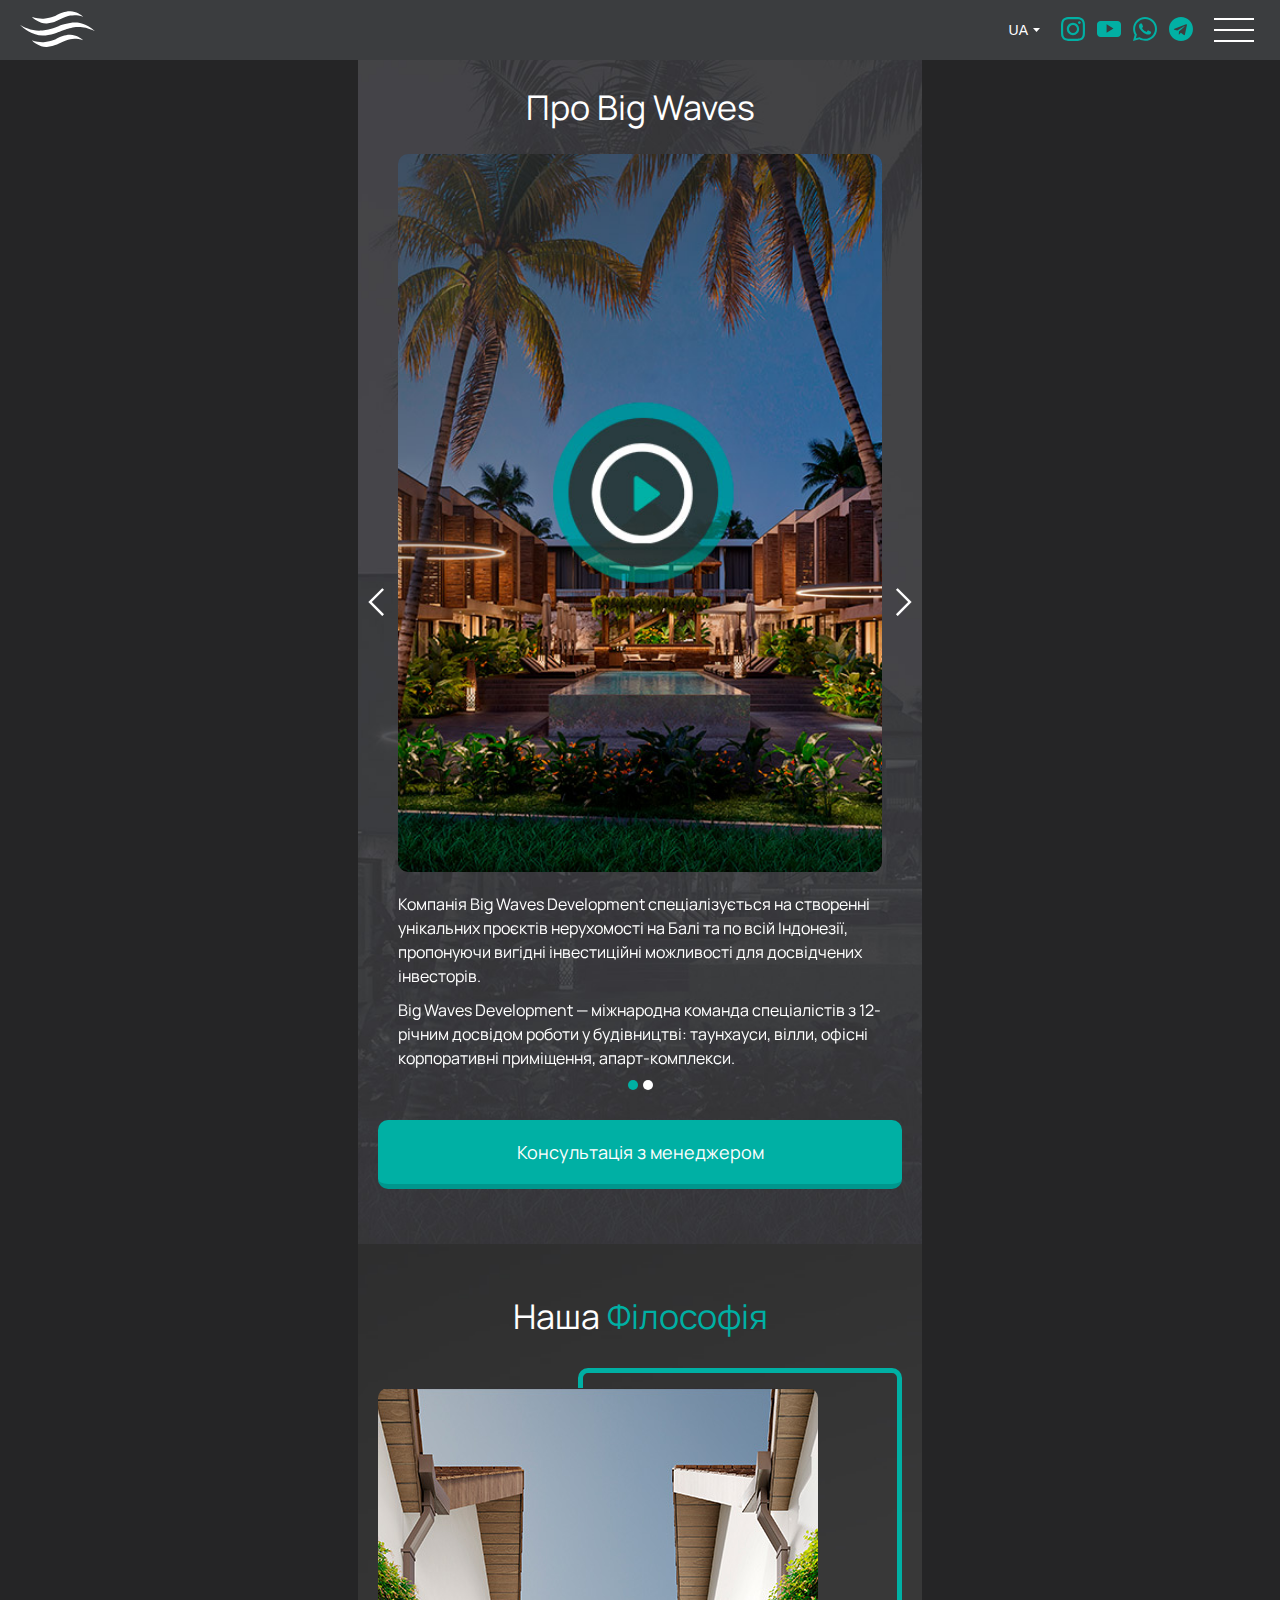
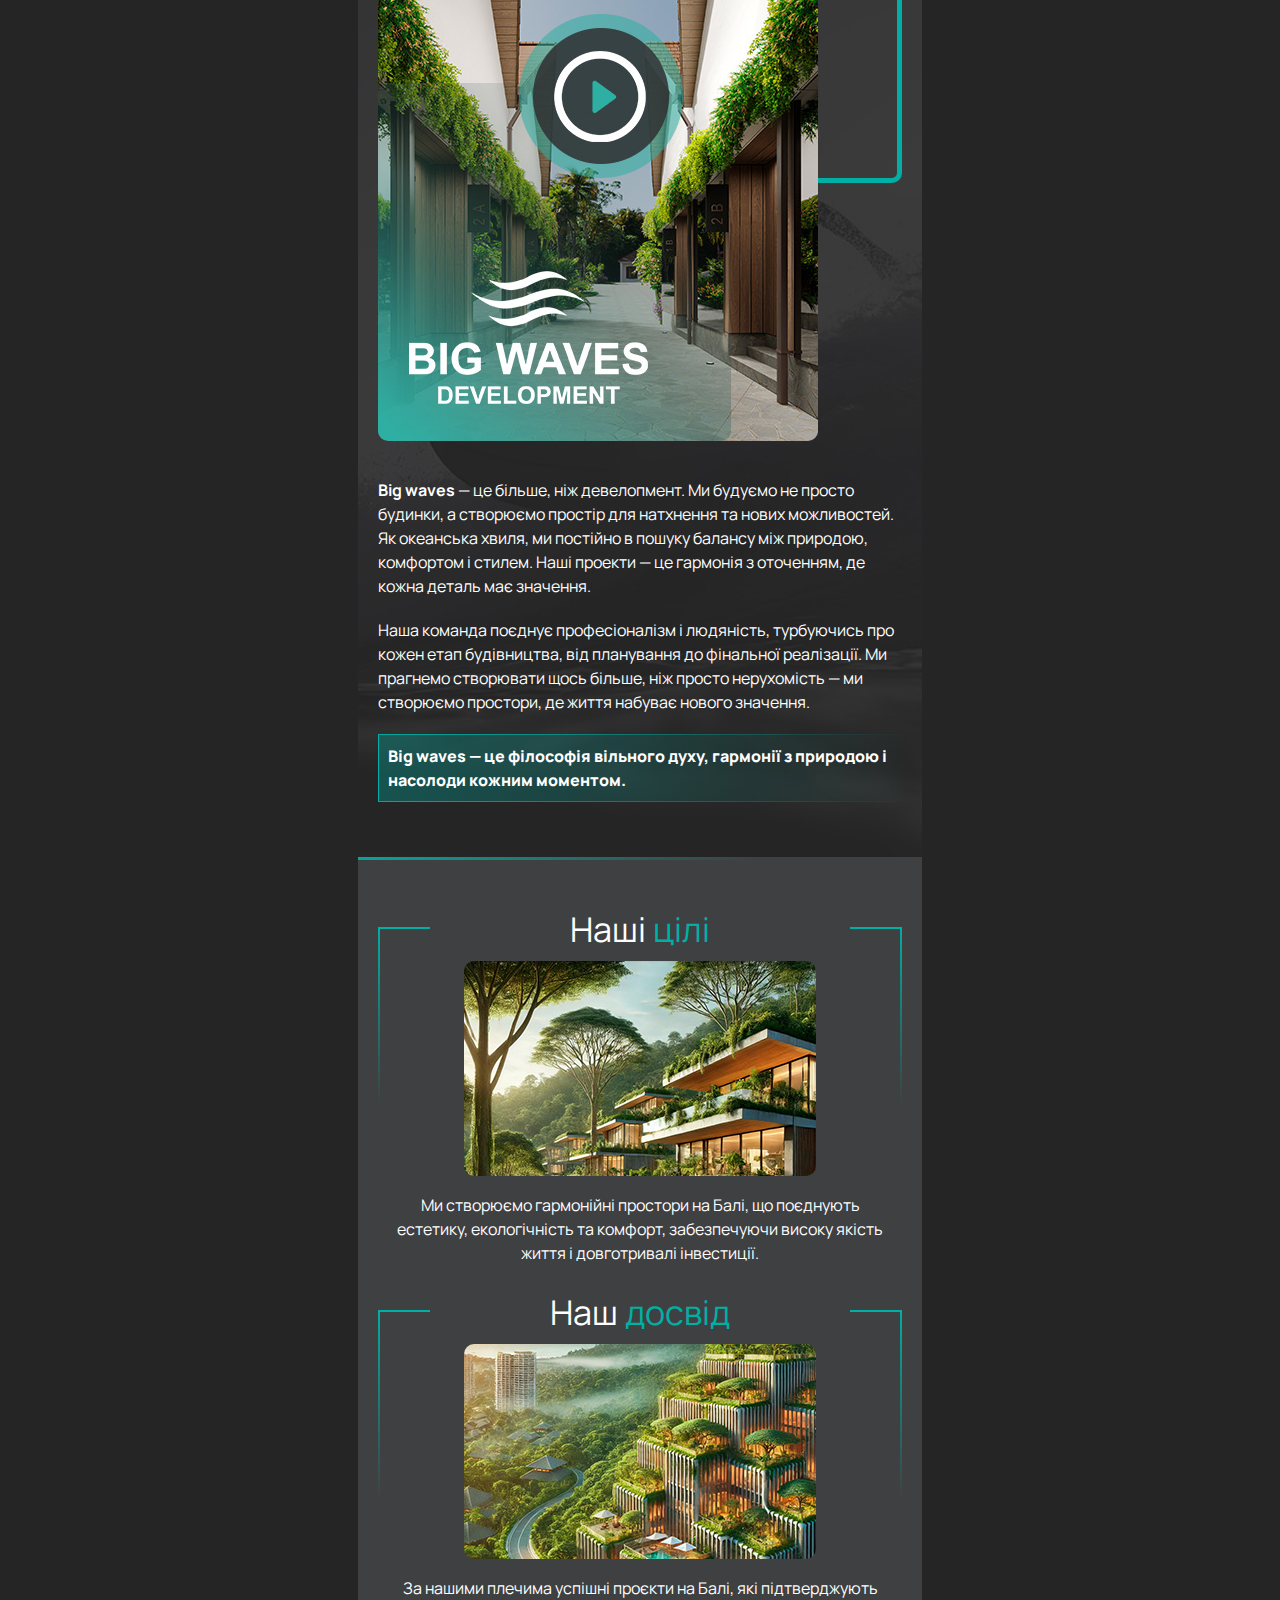
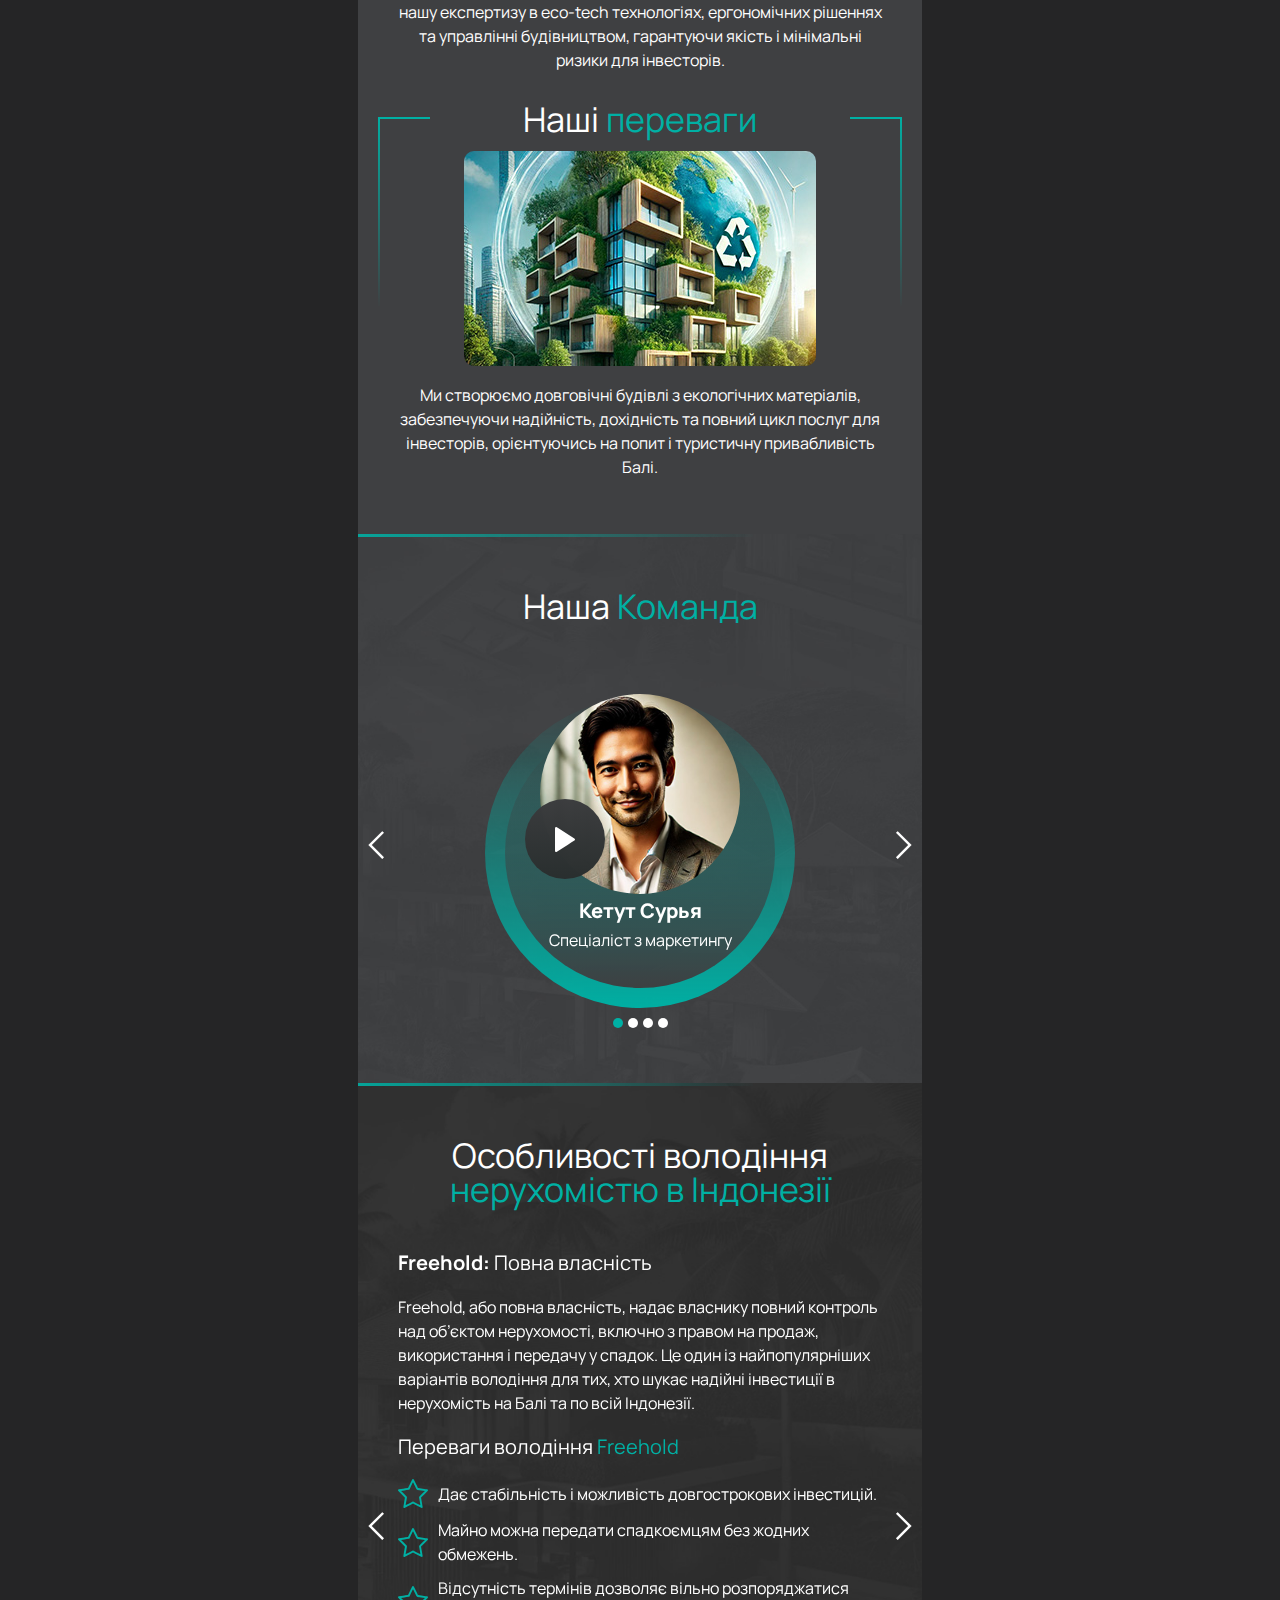
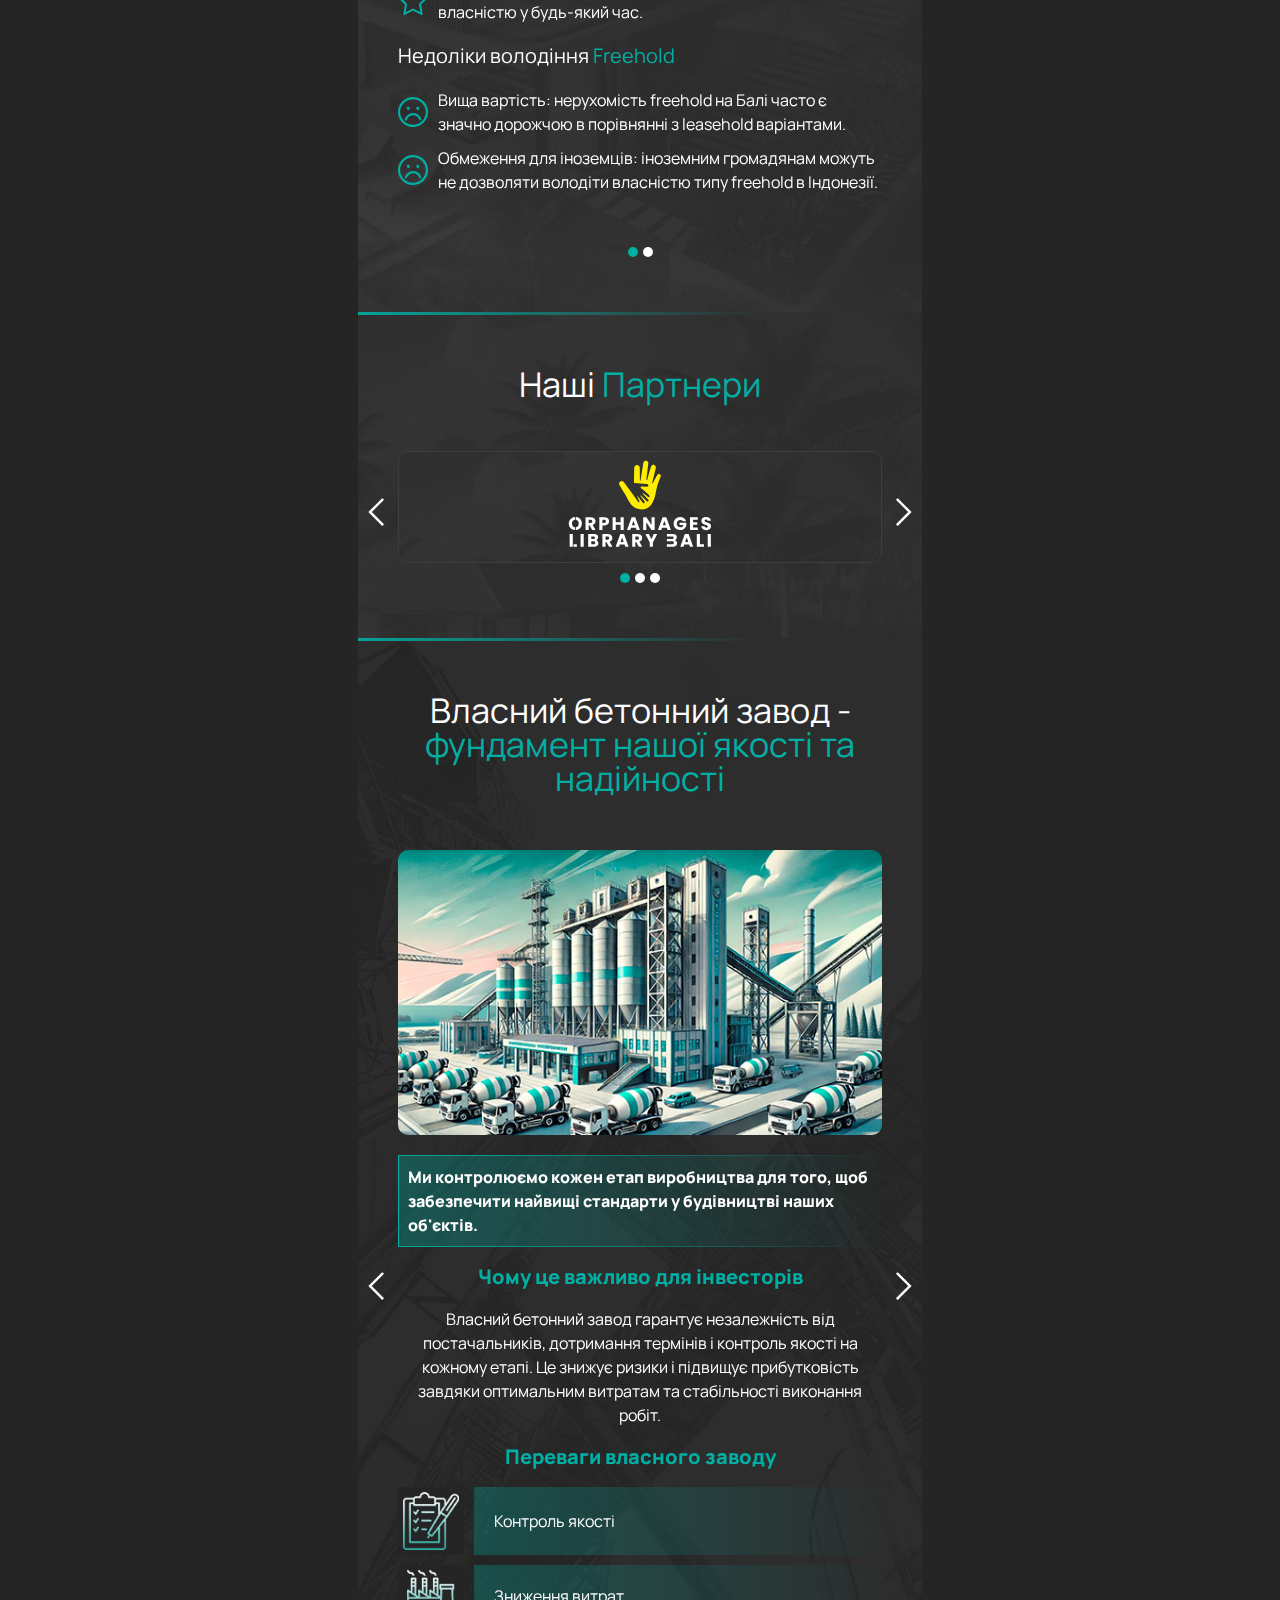
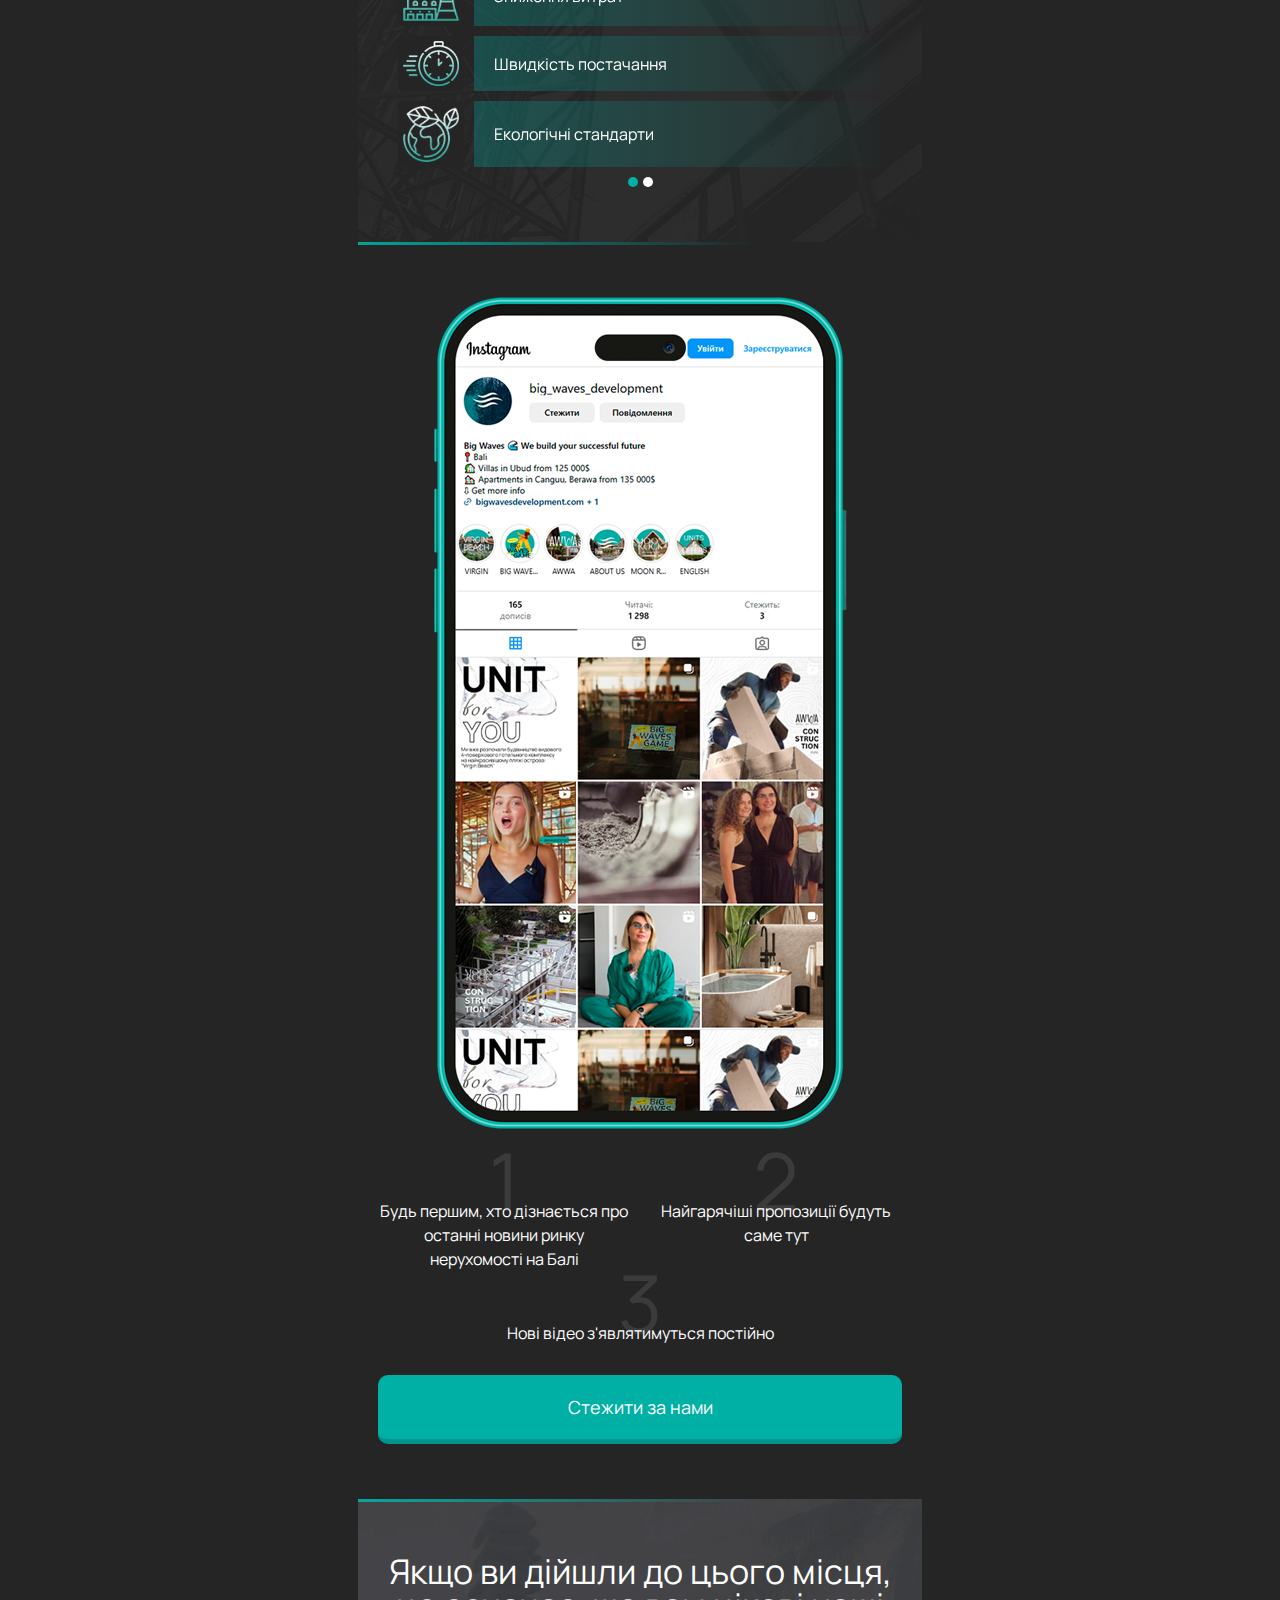
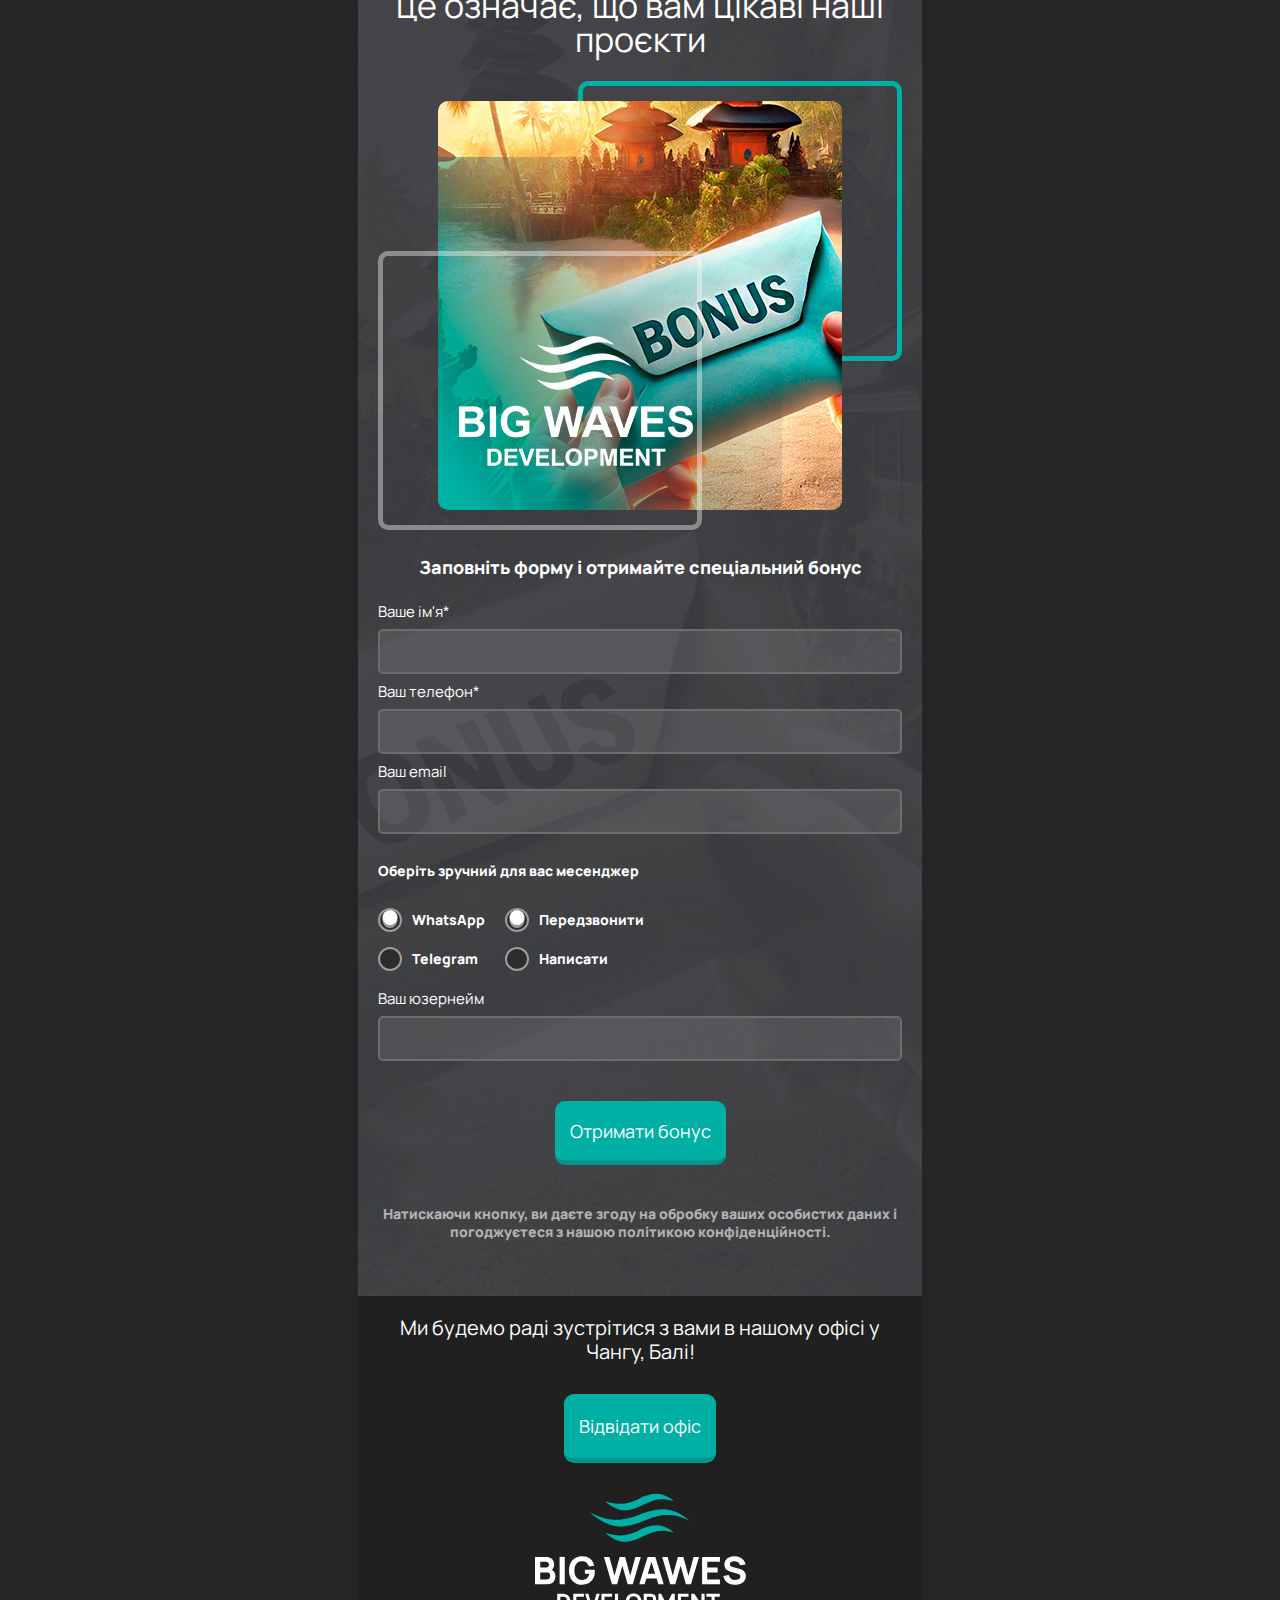
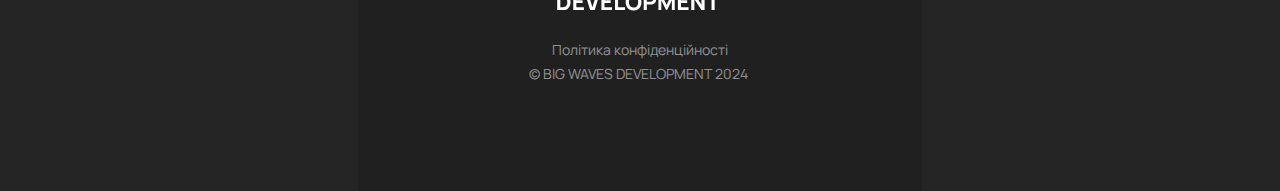
==== commit 2f4cd219: "edits site" ====
--- a/about.html
+++ b/about.html
@@ -53,16 +53,17 @@
 
                 <div class="formGroup">
                     <div class="formGroupWr">
+                        <label for="aboutFormMediaWApp" class="formGroupLb">
+                            <input type="radio" name="aboutFormMedia" value="WhatsApp" id="aboutFormMediaWApp" checked>
+                            <span class="formGroupOw"></span>
+                            <i>WhatsApp</i>
+                        </label>
                         <label for="aboutFormMediaTg" class="formGroupLb">
-                            <input type="radio" name="aboutFormMedia" value="Telegram" id="aboutFormMediaTg" checked>
+                            <input type="radio" name="aboutFormMedia" value="Telegram" id="aboutFormMediaTg">
                             <span class="formGroupOw"></span>
                             <i>Telegram</i>
                         </label>
-                        <label for="aboutFormMediaWApp" class="formGroupLb">
-                            <input type="radio" name="aboutFormMedia" value="WhatsApp" id="aboutFormMediaWApp">
-                            <span class="formGroupOw"></span>
-                            <i>WhatsApp</i>
-                        </label>
+
                     </div>
                     <div class="formGroupWr">
                         <label for="aboutFormAction1" class="formGroupLb">
@@ -78,6 +79,10 @@
                         </label>
                     </div>
                 </div>
+                <label for="formUserName" class="formGroupLb formGroupLb2">
+                    Ваш юзернейм
+                    <input type="text" name="formUserName" value="" id="formUserName">
+                </label>
                 <div class="flexCenter">
                     <button type="submit" name="aboutFormBtn" class="btn btn_gr">Отримати бонус</button>
                 </div>
@@ -116,18 +121,19 @@
 
                 <div class="formGroup">
                     <div class="formGroupWr">
+                        <label for="productionProcessFormMediaWApp" class="formGroupLb">
+                            <input type="radio" name="productionProcessFormMedia" value="WhatsApp"
+                                id="productionProcessFormMediaWApp" checked>
+                            <span class="formGroupOw"></span>
+                            <i>WhatsApp</i>
+                        </label>
                         <label for="productionProcessFormMediaTg" class="formGroupLb">
                             <input type="radio" name="productionProcessFormMedia" value="Telegram"
-                                id="productionProcessFormMediaTg" checked>
+                                id="productionProcessFormMediaTg">
                             <span class="formGroupOw"></span>
                             <i>Telegram</i>
                         </label>
-                        <label for="productionProcessFormMediaWApp" class="formGroupLb">
-                            <input type="radio" name="productionProcessFormMedia" value="WhatsApp"
-                                id="productionProcessFormMediaWApp">
-                            <span class="formGroupOw"></span>
-                            <i>WhatsApp</i>
-                        </label>
+
                     </div>
                     <div class="formGroupWr">
                         <label for="productionProcessFormAction1" class="formGroupLb">
@@ -144,6 +150,10 @@
                         </label>
                     </div>
                 </div>
+                <label for="formUserName" class="formGroupLb formGroupLb2">
+                    Ваш юзернейм
+                    <input type="text" name="formUserName" value="" id="formUserName">
+                </label>
                 <div class="flexCenter">
                     <button type="submit" name="productionProcessFormBtn" class="btn btn_gr">Відправити</button>
                 </div>
@@ -183,18 +193,19 @@
 
                 <div class="formGroup">
                     <div class="formGroupWr">
-                        <label for="visitOfficeFormMediaTg" class="formGroupLb">
-                            <input type="radio" name="visitOfficeFormMedia" value="Telegram" id="visitOfficeFormMediaTg"
-                                checked>
-                            <span class="formGroupOw"></span>
-                            <i>Telegram</i>
-                        </label>
                         <label for="visitOfficeFormMediaWApp" class="formGroupLb">
                             <input type="radio" name="visitOfficeFormMedia" value="WhatsApp"
-                                id="visitOfficeFormMediaWApp">
+                                id="visitOfficeFormMediaWApp" checked>
                             <span class="formGroupOw"></span>
                             <i>WhatsApp</i>
                         </label>
+                        <label for="visitOfficeFormMediaTg" class="formGroupLb">
+                            <input type="radio" name="visitOfficeFormMedia" value="Telegram"
+                                id="visitOfficeFormMediaTg">
+                            <span class="formGroupOw"></span>
+                            <i>Telegram</i>
+                        </label>
+
                     </div>
                     <div class="formGroupWr">
                         <label for="visitOfficeFormAction1" class="formGroupLb">
@@ -211,6 +222,10 @@
                         </label>
                     </div>
                 </div>
+                <label for="formUserName" class="formGroupLb formGroupLb2">
+                    Ваш юзернейм
+                    <input type="text" name="formUserName" value="" id="formUserName">
+                </label>
                 <div class="flexCenter">
                     <button type="submit" name="ivisitOfficeFormBtn" class="btn btn_gr">Відправити</button>
                 </div>
@@ -256,13 +271,15 @@
                 <a href="#">Контакти</a>
             </div>
             <div class="navLangList">
+                <a href="#">UA</a>
+                <a href="#">RU</a>
                 <a href="#">EN</a>
             </div>
         </header>
 
         <section class="section sec3" id="sec3">
             <div class="container">
-                <h3 class="secTitle">Про нас</h3>
+                <h3 class="secTitle">Про Big Waves</h3>
 
                 <div class="owl-carousel aboutCarousel">
                     <div class="item">
@@ -353,7 +370,7 @@
 
                 <div class="ourPhilosophyTWr">
                     <p>
-                        <b>BIG WAVES</b> — це більше, ніж девелопмент. Ми будуємо не просто будинки,
+                        <b>Big waves</b> — це більше, ніж девелопмент. Ми будуємо не просто будинки,
                         а створюємо простір для натхнення та нових можливостей. Як океанська
                         хвиля, ми постійно в пошуку балансу між природою, комфортом і стилем.
                         Наші проекти — це гармонія з оточенням, де кожна деталь має значення.
@@ -368,7 +385,7 @@
                         <span class="bqLine1"></span>
                         <span class="bqLine2"></span>
                         <span class="bqLine3"></span>
-                        BIG WAVES — це філософія вільного духу, гармонії з природою і насолоди кожним моментом.
+                        Big waves — це філософія вільного духу, гармонії з природою і насолоди кожним моментом.
                     </div>
                 </div>
 
@@ -627,7 +644,7 @@
 
         <section class="section sectionLine secConcretePlant" id="secConcretePlant">
             <div class="container">
-                <h3 class="secTitle secTitlePage">Власний бетонний завод -<span>фундамент нашої якості та
+                <h3 class="secTitle secTitlePage">Власний бетонний завод -<span> фундамент нашої якості та
                         надійності</span></h3>
 
                 <div class="owl-carousel productionProcessCarousel">
@@ -797,16 +814,17 @@
 
                         <div class="formGroup formGroupQiz">
                             <div class="formGroupWr">
+                                <label for="formSec11" class="formGroupLb">
+                                    <input type="radio" name="sec10Media" value="WhatsApp" id="formSec11" checked>
+                                    <span class="formGroupOw"></span>
+                                    <i>WhatsApp</i>
+                                </label>
                                 <label for="formSec10" class="formGroupLb">
-                                    <input type="radio" name="sec10Media" value="Telegram" id="formSec10" checked>
+                                    <input type="radio" name="sec10Media" value="Telegram" id="formSec10">
                                     <span class="formGroupOw"></span>
                                     <i>Telegram</i>
                                 </label>
-                                <label for="formSec11" class="formGroupLb">
-                                    <input type="radio" name="sec10Media" value="WhatsApp" id="formSec11">
-                                    <span class="formGroupOw"></span>
-                                    <i>WhatsApp</i>
-                                </label>
+
                             </div>
                             <div class="formGroupWr">
                                 <label for="formSec12" class="formGroupLb">
@@ -821,6 +839,10 @@
                                 </label>
                             </div>
                         </div>
+                        <label for="formUserName" class="formGroupLb formGroupLb2">
+                            Ваш юзернейм
+                            <input type="text" name="formUserName" value="" id="formUserName">
+                        </label>
                         <div class="flexCenter">
                             <button type="submit" class="btn btn_gr">Отримати бонус</button>
                         </div>
--- a/css/style.css
+++ b/css/style.css
@@ -243,15 +243,11 @@
     align-items: center;
 }
 
-.navLang span:nth-child(1) {
+.navLang span {
     display: flex;
     align-items: center;
     gap: 5px;
-}
-
-.navLang span:nth-child(2) {
-    opacity: 0.5;
-    font-size: 10px;
+    font-size: 14px;
 }
 
 .navListMenu {
@@ -259,15 +255,17 @@
     position: fixed;
     right: 0;
     top: 60px;
-    z-index: 20;
-    transition: max-height .3s linear;
-    max-height: 0;
+    z-index: 110;
+    transition: height .3s linear;
+    height: 0;
     overflow: hidden;
     width: -webkit-fill-available;
 }
 
 .navListMenuActive {
-    max-height: 500px;
+    /* max-height: 500px; */
+    height: 100%;
+    padding: 30px 0;
 }
 
 .navListMenu a {
@@ -276,13 +274,16 @@
     display: block;
     padding: 0 20px;
     line-height: 25px;
-    text-align: center;
+    text-align: left;
     transition: all .3s ease;
-    border-bottom: 1px solid rgba(59, 61, 63, 0.6);
+    font-weight: 800;
+    opacity: 0;
+    /* border-bottom: 1px solid rgba(59, 61, 63, 0.6); */
 }
 
 .navListMenuActive a {
     line-height: 40px;
+    opacity: 1;
 }
 
 .navLangList a {
@@ -292,6 +293,7 @@
     padding: 0 20px;
     line-height: 40px;
     text-align: center;
+    font-size: 14px;
     border-bottom: 1px solid rgba(59, 61, 63, 0.6);
 }
 
@@ -308,11 +310,12 @@
     transition: max-height .3s linear;
     max-height: 0;
     overflow: hidden;
-    width: -webkit-fill-available;
+    width: auto;
+    border-radius: 0 0 10px 10px;
 }
 
 .navLangListActive {
-    max-height: 100px;
+    max-height: 200px;
 }
 
 .header {
@@ -371,7 +374,7 @@
 
 .btn {
     border-radius: 10px;
-    font-weight: 800;
+    font-weight: 400;
     border: none;
     outline: none;
     text-decoration: none;
@@ -1406,7 +1409,7 @@
 .balInvT {
     color: #00B0A4;
     font-weight: 800;
-    text-transform: uppercase;
+    /* text-transform: uppercase; */
     font-size: 21px;
     line-height: 26px;
 }
@@ -1654,7 +1657,7 @@
     display: flex;
     flex-direction: column;
     gap: 10px;
-    font-size: 16px;
+    font-size: 15px;
     width: -webkit-fill-available;
 }
 
@@ -2219,7 +2222,7 @@
 .closeAboutForm,
 .closeCalcForm,
 .closeheadForm {
-    background: url(../img/close.png) center no-repeat;
+    background: url(../img/close.svg) center no-repeat;
     width: 25px;
     height: 25px;
     border: none;
@@ -2512,12 +2515,14 @@
 }
 
 .partLogos {
-    background: #252526;
+    background: url(../img/secEstateIndonesia.jpg) #252526;
+    background-size: cover;
     border-radius: 10px;
     display: flex;
     align-items: center;
     justify-content: center;
     height: 110px;
+    border: 1px solid #3E3E3E;
 }
 
 .concretePlantWr {
@@ -3039,6 +3044,10 @@
     margin-bottom: 15px;
 }
 
+.newsDesc p {
+    margin: 15px 0;
+}
+
 .contWr {
     display: flex;
     flex-direction: column;
@@ -3050,11 +3059,16 @@
     font-weight: 800;
     font-size: 20px;
     color: #00B0A4;
+    text-align: center;
 }
 
 .contInfo {
     display: flex;
     gap: 15px;
+    align-items: center;
+    flex-wrap: wrap;
+    text-align: center;
+    justify-content: center;
 }
 
 .contInfo img {
@@ -3070,6 +3084,15 @@
 .contInfo a {
     text-decoration: none;
     color: #fff;
+}
+
+.contInfo button {
+    background: none;
+    outline: none;
+    color: #fff;
+    border: 1px solid #00B0A4;
+    padding: 5px 10px;
+    border-radius: 5px;
 }
 
 .secPageContacts {
@@ -3126,4 +3149,31 @@
 
 .relLabel {
     position: relative;
+}
+
+.secTitleFlL {
+    text-align: center;
+}
+
+.mb20 {
+    margin-bottom: 20px;
+}
+
+.formGroupLb2 {
+    text-align: left;
+    align-items: start;
+    margin-bottom: 15px;
+}
+
+.sec10 .formGroupLb2 {
+    margin-top: 10px;
+}
+
+.modalQizForm i {
+    margin-top: 20px;
+    font-weight: 800;
+}
+
+label i {
+    margin-top: 0 !important;
 }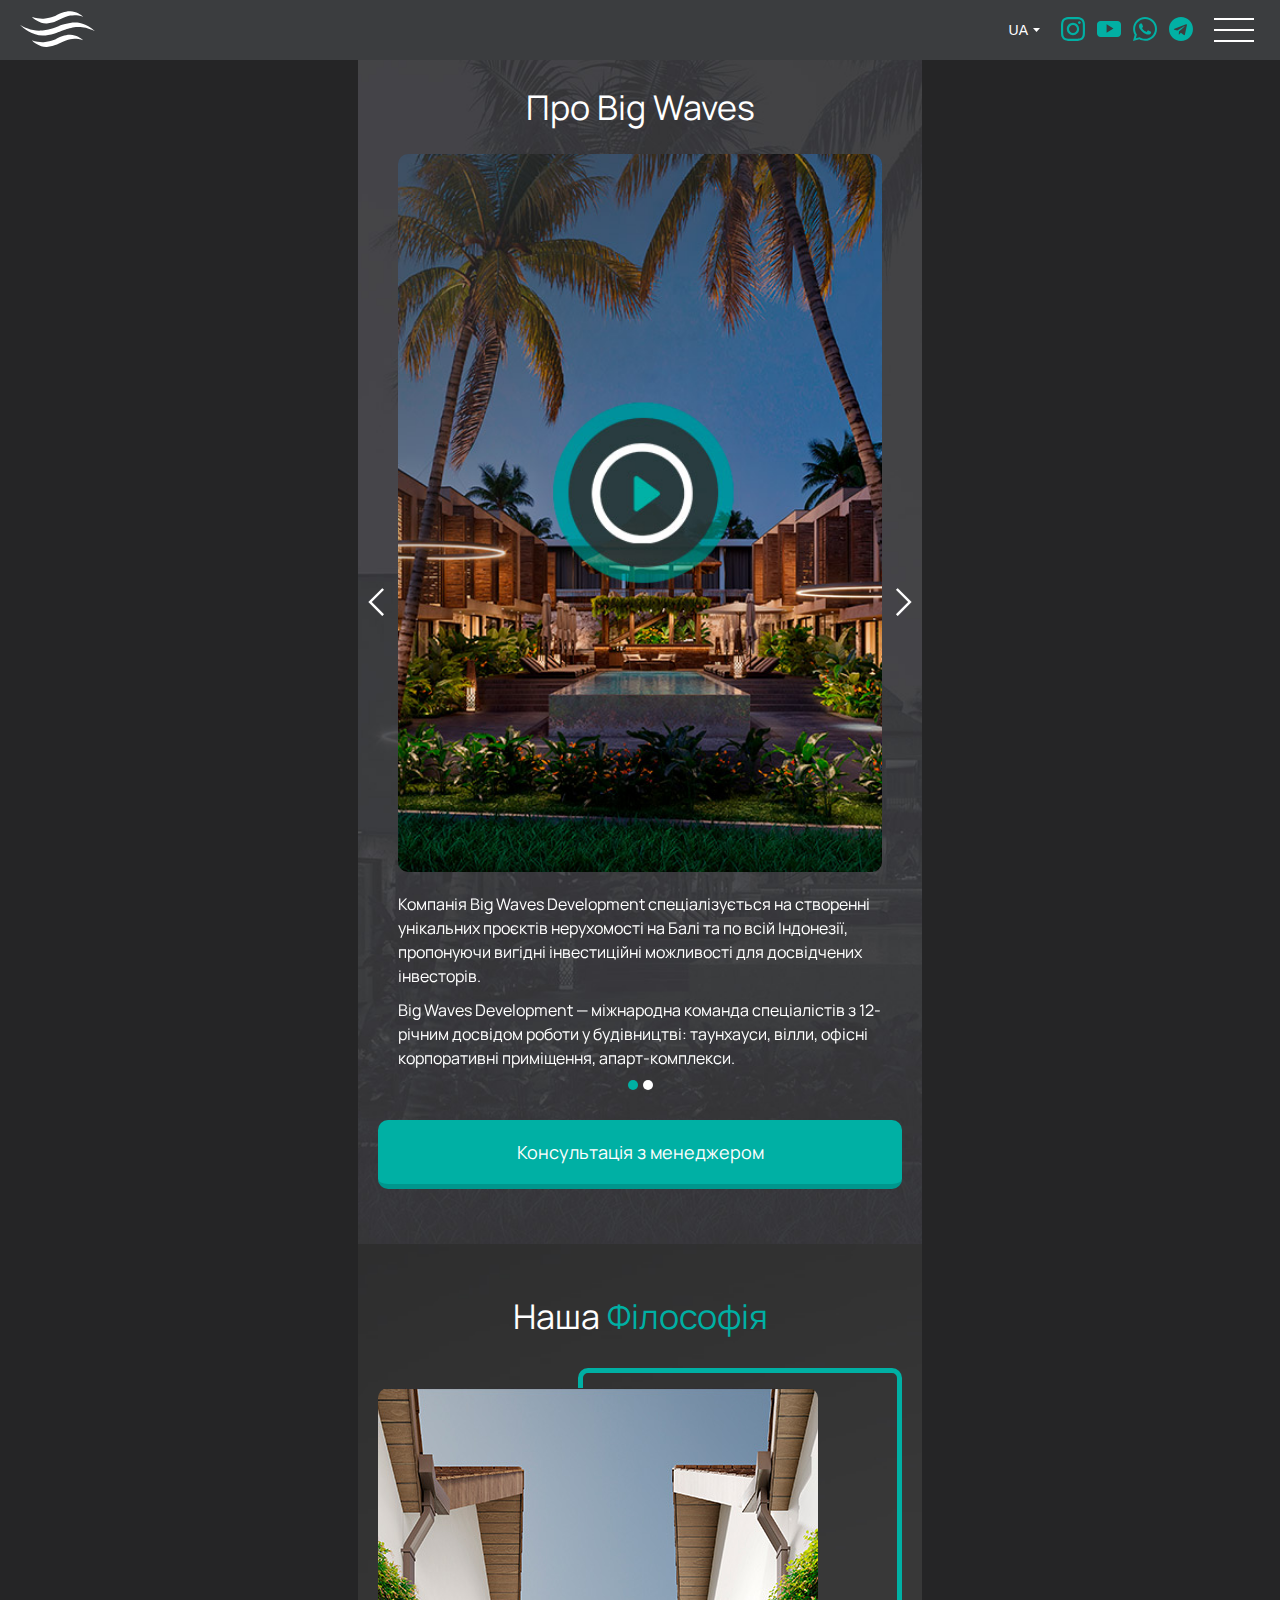
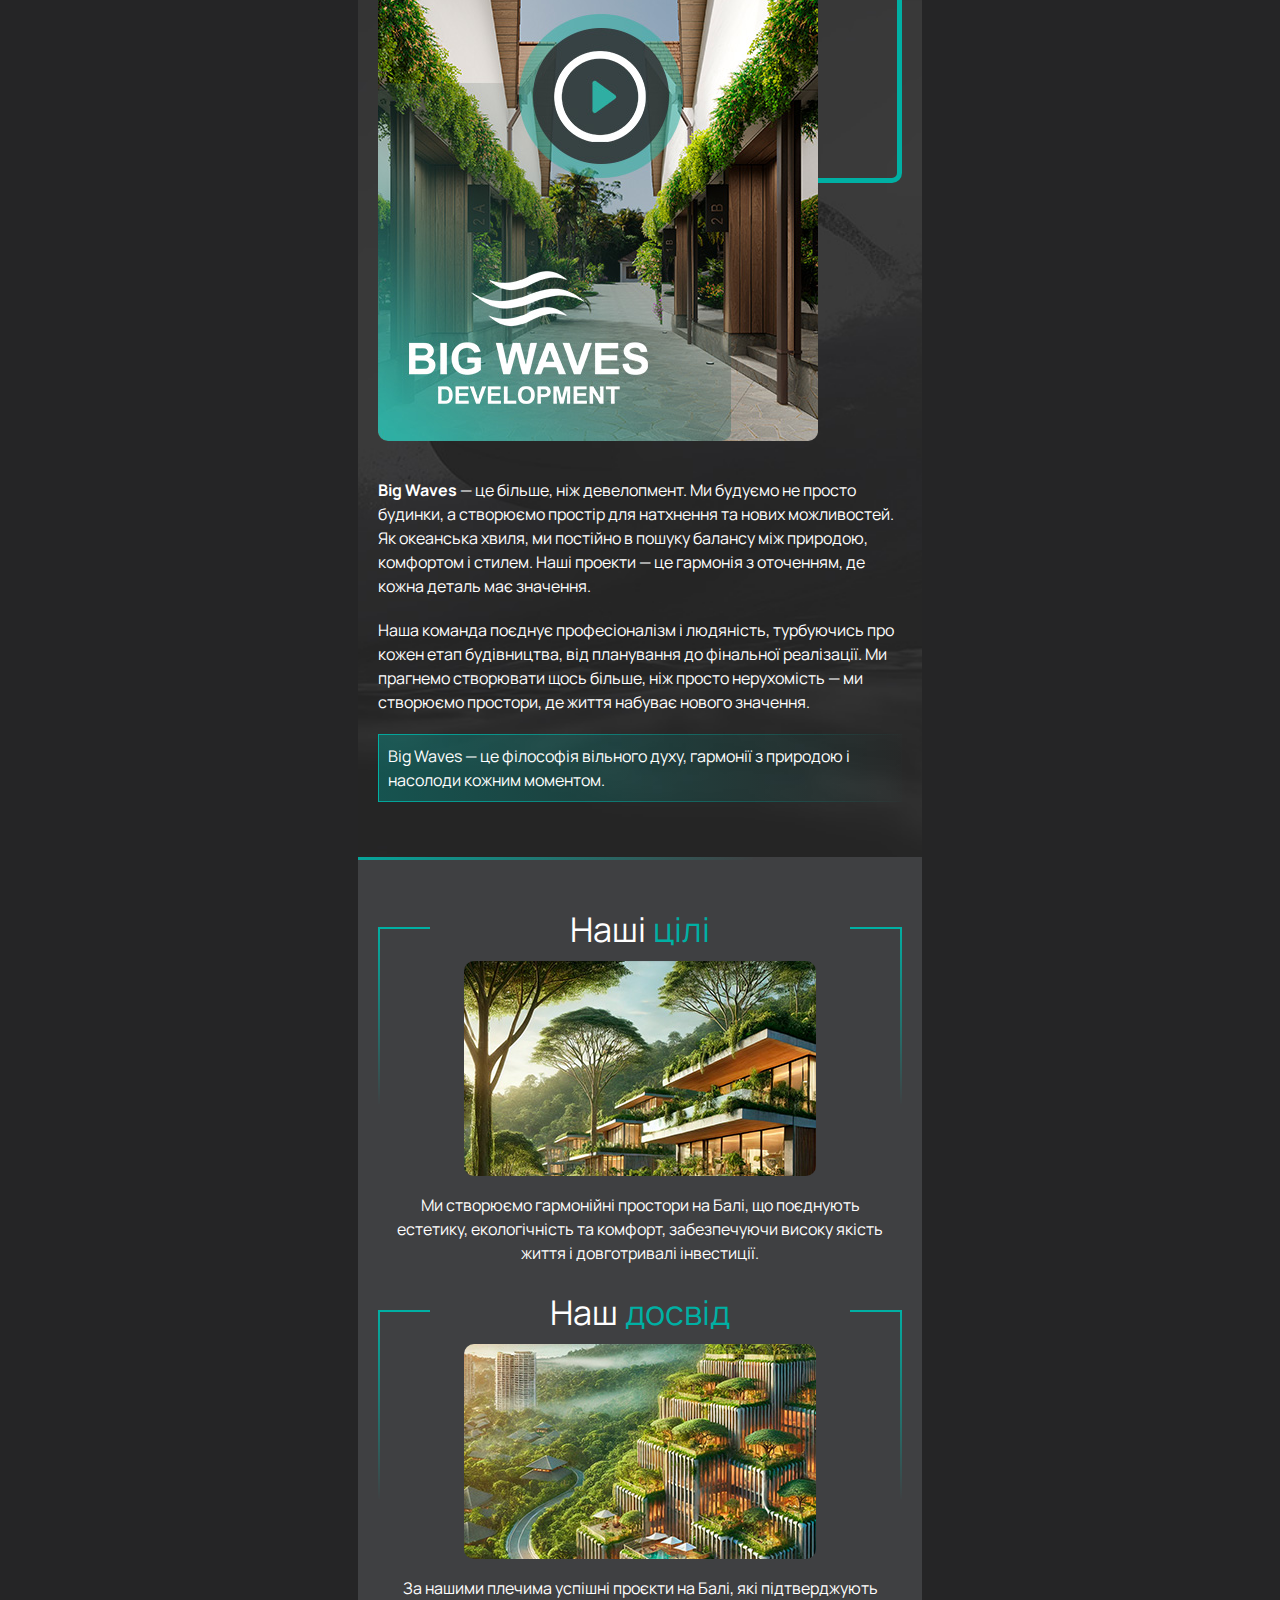
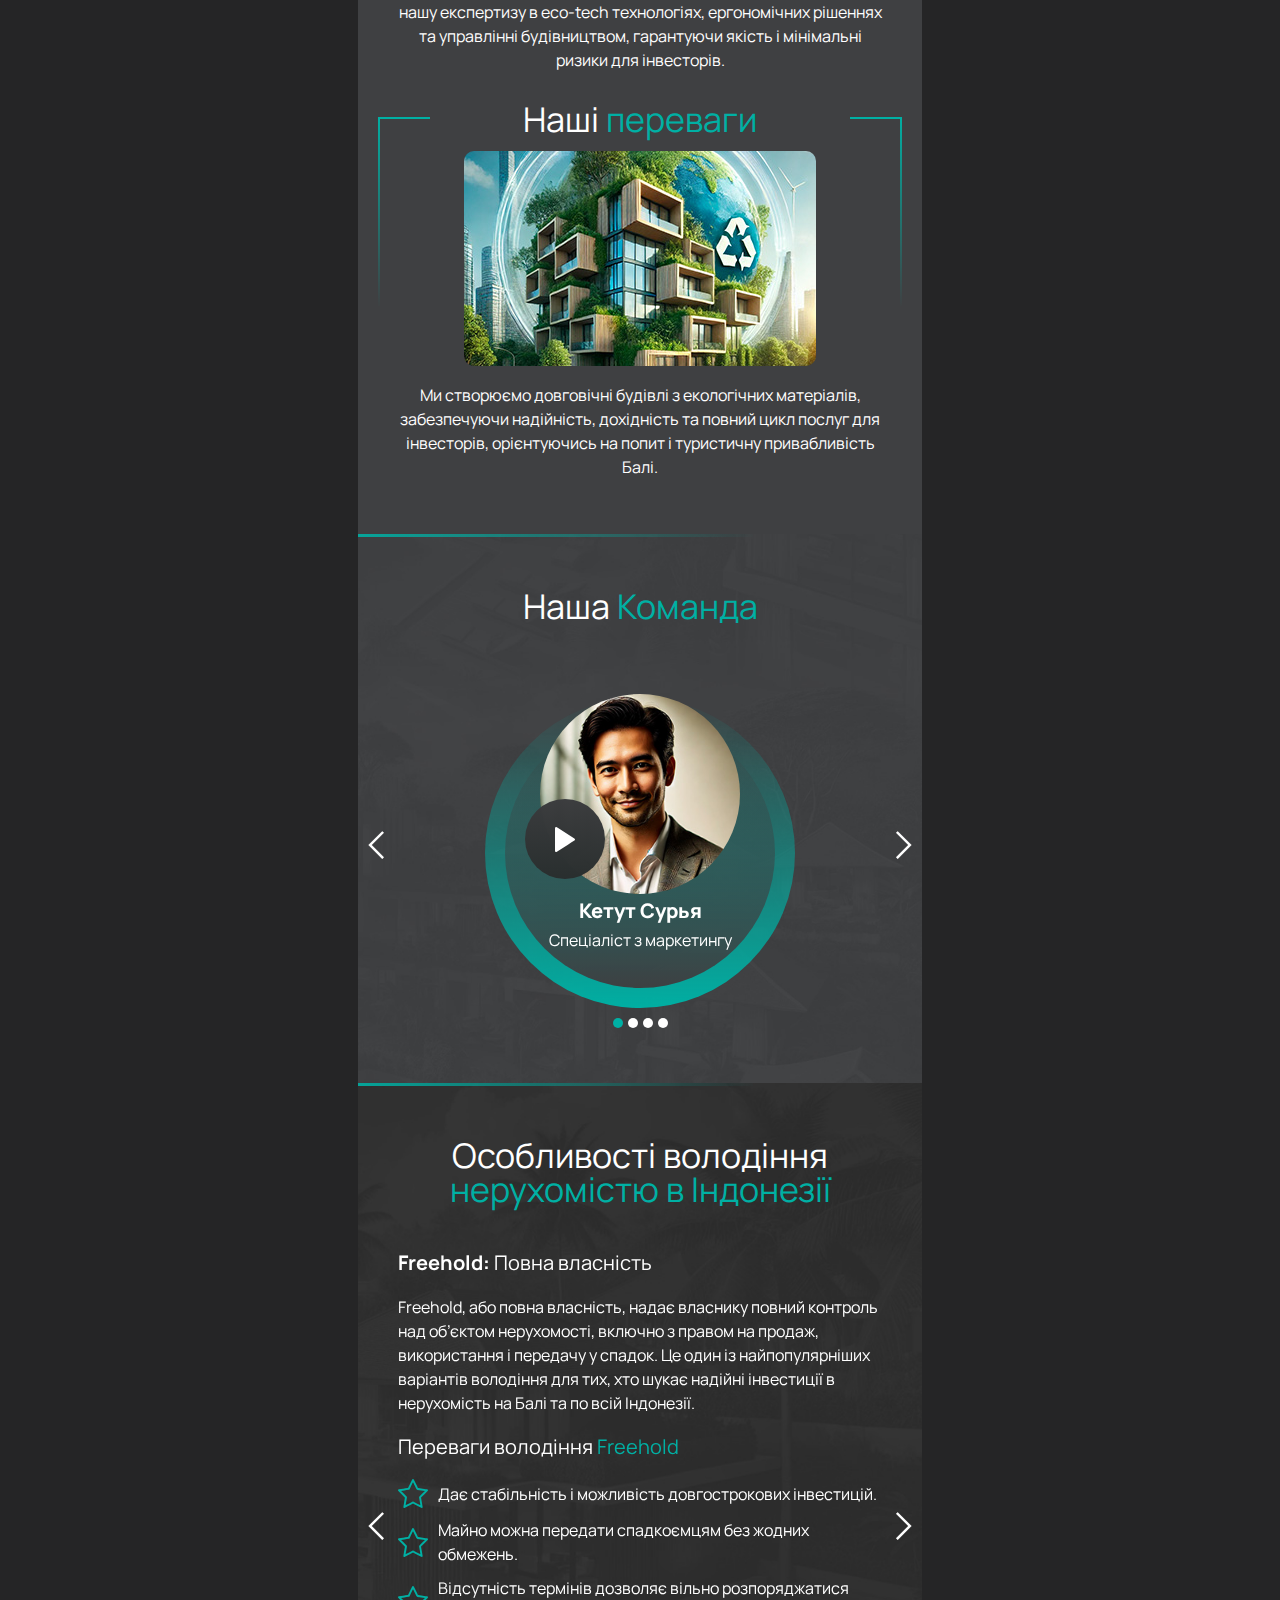
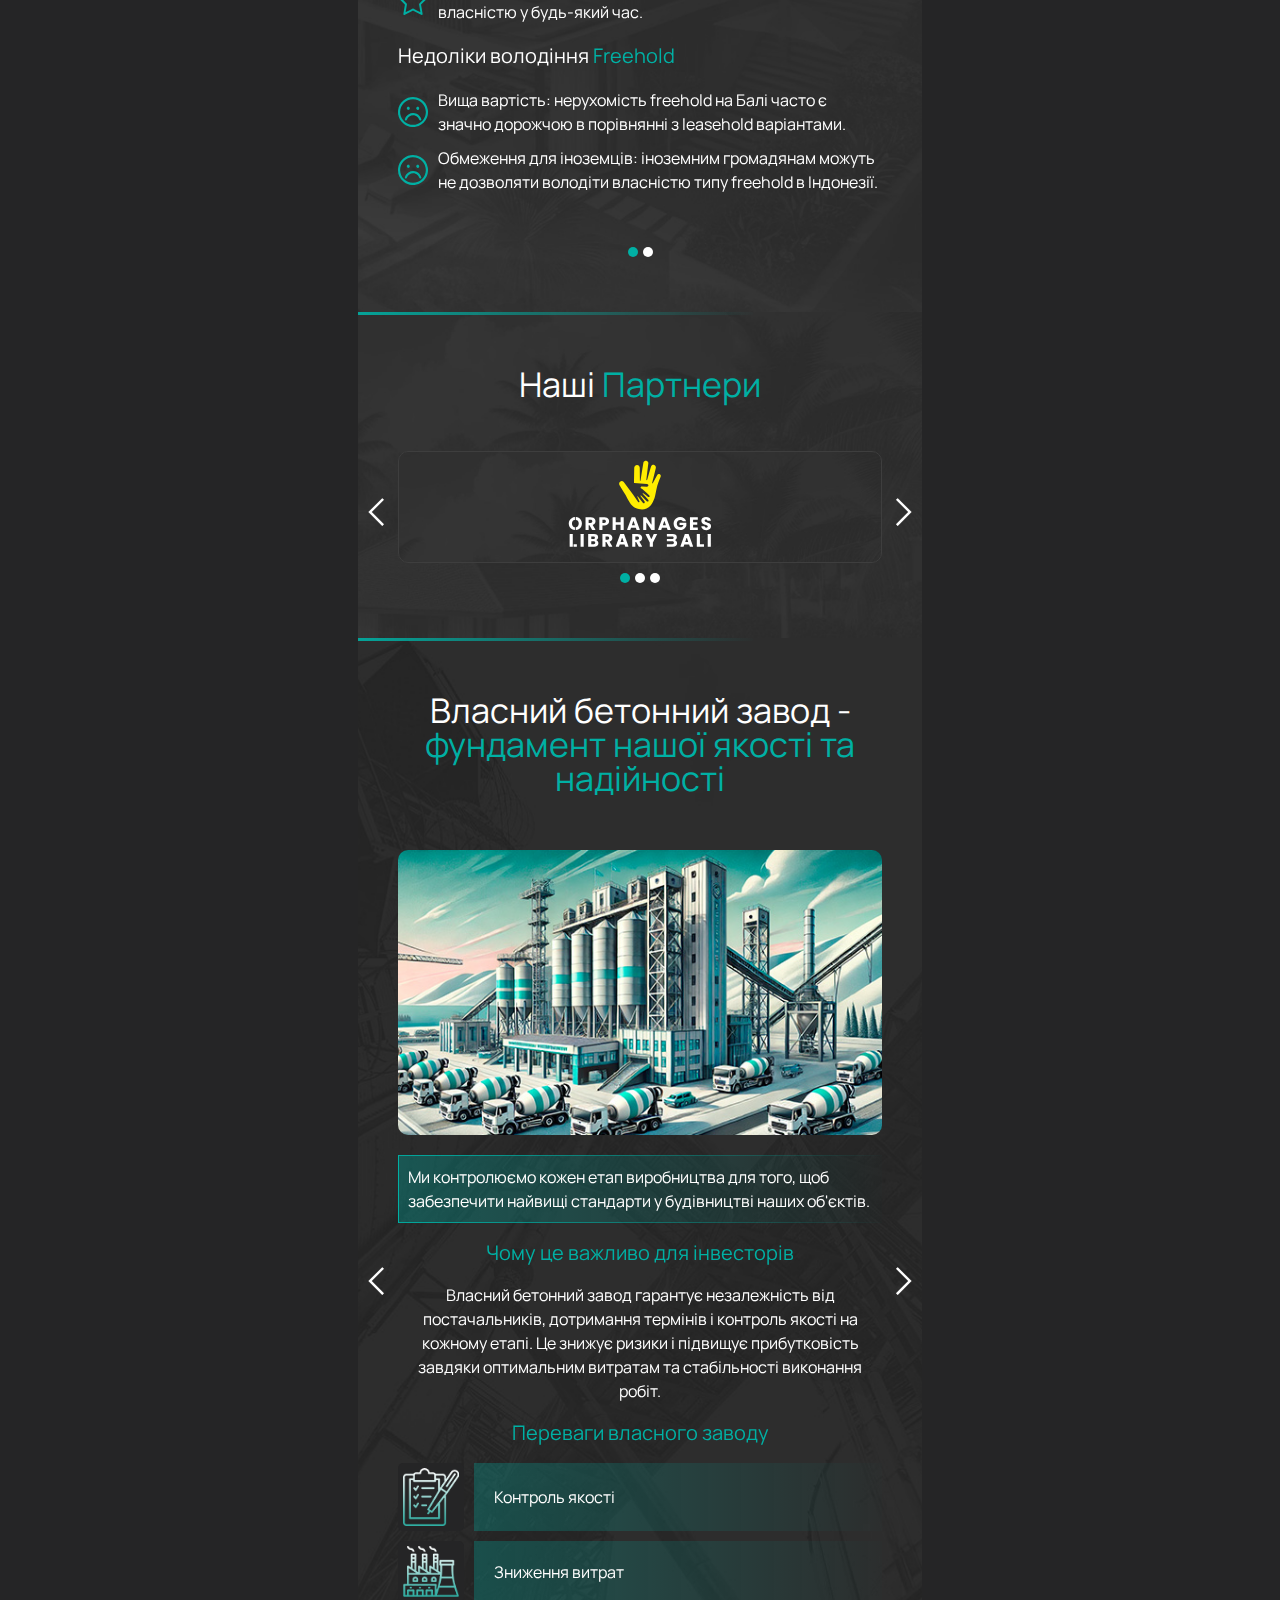
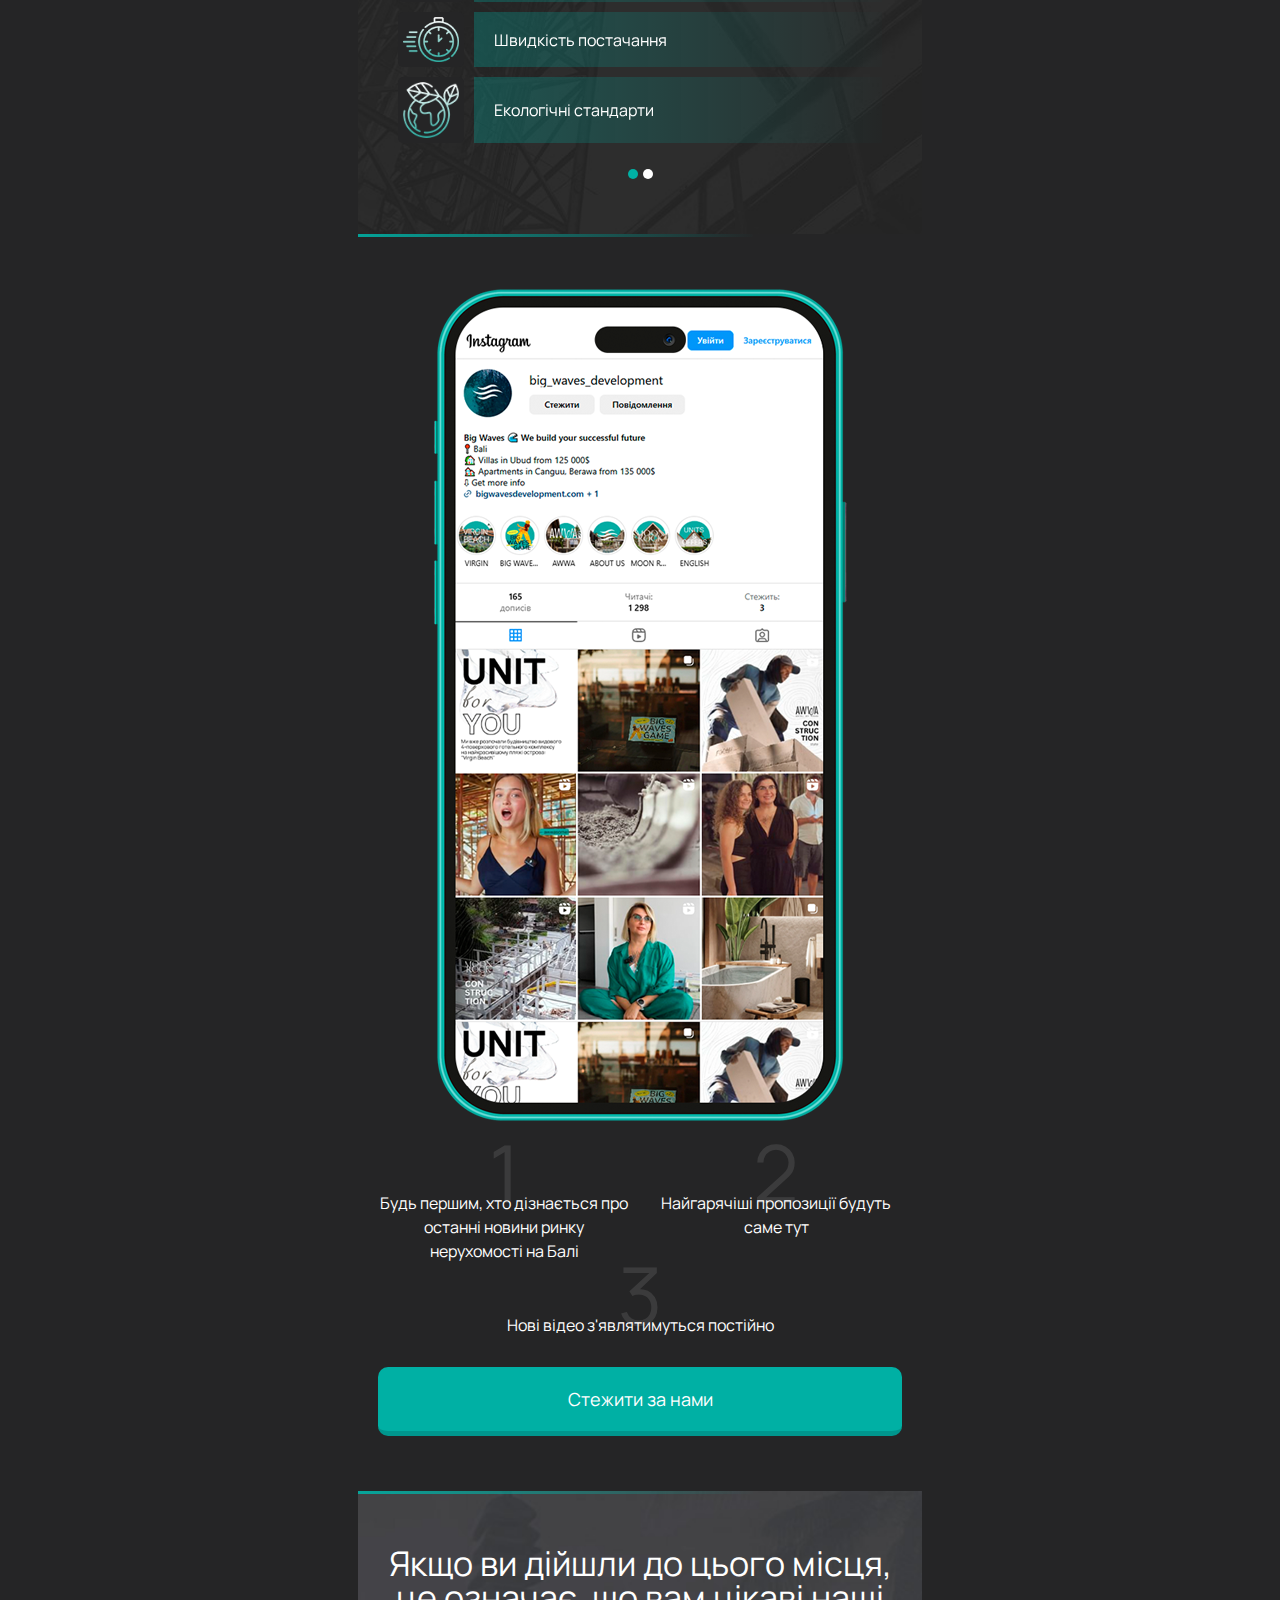
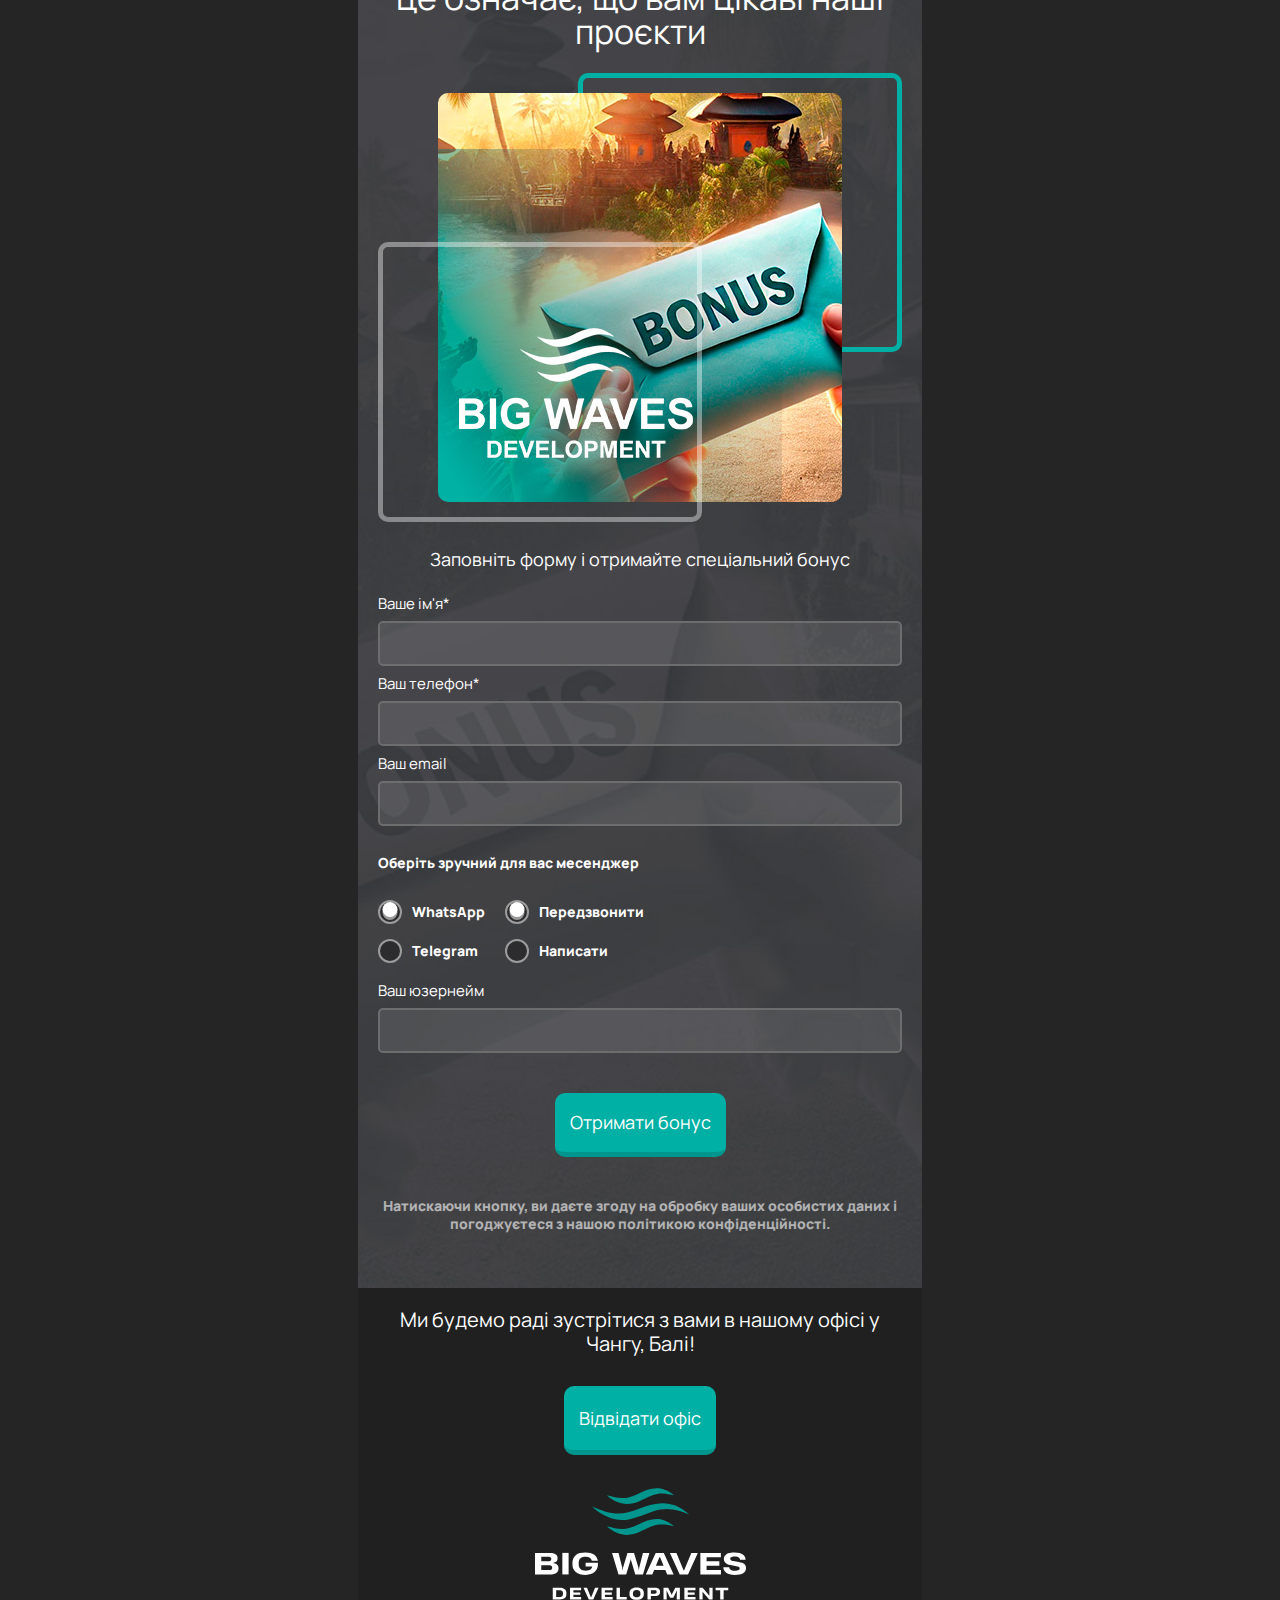
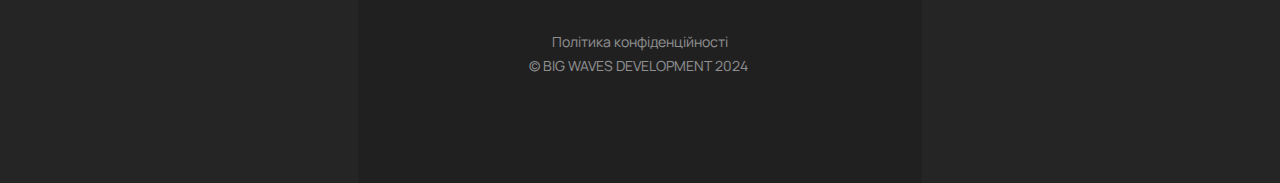
==== commit 37803f98: "Edits" ====
--- a/about.html
+++ b/about.html
@@ -245,6 +245,11 @@
                         <button type="button" class="navLang">
                             <span>UA <img src="img/arrow-bot.svg" alt="Ar"></span>
                         </button>
+                        <div class="navLangList">
+                            <a href="#">UA</a>
+                            <a href="#">RU</a>
+                            <a href="#">EN</a>
+                        </div>
                     </div>
                     <div class="navMedia">
                         <a href="" target="_blank"><img src="img/instagram.svg" alt="Media"></a>
@@ -260,20 +265,17 @@
                 </div>
             </nav>
             <div class="navListMenu">
-                <a href="#">Головна</a>
-                <a href="#">Про нас</a>
-                <a href="#">Наші проєкти</a>
-                <a href="#">Про Балі</a>
-                <a href="#">Партнерам</a>
-                <a href="#">Блог</a>
-                <a href="#">Поширені запитання</a>
-                <a href="#">Кар'єра</a>
-                <a href="#">Контакти</a>
-            </div>
-            <div class="navLangList">
-                <a href="#">UA</a>
-                <a href="#">RU</a>
-                <a href="#">EN</a>
+                <div class="navListRow">
+                    <a href="#">Головна</a>
+                    <a href="#">Про нас</a>
+                    <a href="#">Наші проєкти</a>
+                    <a href="#">Про Балі</a>
+                    <a href="#">Партнерам</a>
+                    <a href="#">Блог</a>
+                    <a href="#">Поширені запитання</a>
+                    <a href="#">Кар'єра</a>
+                    <a href="#">Контакти</a>
+                </div>
             </div>
         </header>
 
@@ -370,7 +372,7 @@
 
                 <div class="ourPhilosophyTWr">
                     <p>
-                        <b>Big waves</b> — це більше, ніж девелопмент. Ми будуємо не просто будинки,
+                        <b>Big Waves</b> — це більше, ніж девелопмент. Ми будуємо не просто будинки,
                         а створюємо простір для натхнення та нових можливостей. Як океанська
                         хвиля, ми постійно в пошуку балансу між природою, комфортом і стилем.
                         Наші проекти — це гармонія з оточенням, де кожна деталь має значення.
@@ -385,7 +387,7 @@
                         <span class="bqLine1"></span>
                         <span class="bqLine2"></span>
                         <span class="bqLine3"></span>
-                        Big waves — це філософія вільного духу, гармонії з природою і насолоди кожним моментом.
+                        Big Waves — це філософія вільного духу, гармонії з природою і насолоди кожним моментом.
                     </div>
                 </div>
 
--- a/css/style.css
+++ b/css/style.css
@@ -241,6 +241,7 @@
     color: #fff;
     text-transform: uppercase;
     align-items: center;
+    position: relative;
 }
 
 .navLang span {
@@ -263,8 +264,11 @@
 }
 
 .navListMenuActive {
-    /* max-height: 500px; */
     height: 100%;
+
+}
+
+.navListRow {
     padding: 30px 0;
 }
 
@@ -273,16 +277,15 @@
     color: #fff;
     display: block;
     padding: 0 20px;
-    line-height: 25px;
+    line-height: 40px;
     text-align: left;
     transition: all .3s ease;
     font-weight: 800;
     opacity: 0;
-    /* border-bottom: 1px solid rgba(59, 61, 63, 0.6); */
 }
 
 .navListMenuActive a {
-    line-height: 40px;
+
     opacity: 1;
 }
 
@@ -303,9 +306,10 @@
 
 .navLangList {
     background: #252526;
-    position: fixed;
-    top: 60px;
-    left: 0;
+    position: absolute;
+    top: 39px;
+    left: 50%;
+    transform: translate(-50%, 0);
     z-index: 20;
     transition: max-height .3s linear;
     max-height: 0;
@@ -1037,14 +1041,14 @@
 
 .formTitle {
     margin: 30px 0 20px 0;
-    font-weight: 800;
+    /* font-weight: 800; */
     /* text-transform: uppercase; */
     font-size: 22px;
     color: #00B0A4;
 }
 
 .formGroup {
-    font-weight: 800;
+    /* font-weight: 800; */
     font-size: 15px;
 }
 
@@ -1104,7 +1108,7 @@
 }
 
 .sec5 .secTitle {
-    font-weight: 800;
+    /* font-weight: 800; */
     display: flex;
     flex-direction: column;
     gap: 10px;
@@ -1205,6 +1209,7 @@
     gap: 10px;
     font-size: 15px;
     align-items: center;
+    justify-content: center;
     line-height: 21px;
     border-left: 2px solid #9C9C9C;
     border-right: 2px solid #9C9C9C;
@@ -1212,6 +1217,7 @@
     border-top: 2px solid #00B0A4;
     padding: 10px;
     text-align: center;
+    min-height: 202px;
 }
 
 .baliStarCol1 {
@@ -1357,12 +1363,20 @@
     outline: none;
     border: none;
     position: absolute;
-    top: 10px;
+    top: 5px;
     right: 10px;
     z-index: 3;
     width: 25px;
     height: 25px;
-    background: url(../img/close.png);
+    padding: 0;
+    background: none;
+    display: none;
+    /* background: url(../img/close.png); */
+}
+
+.represBaliBlockCl svg {
+    width: 30px;
+    opacity: 0.5;
 }
 
 .represBaliBlock {
@@ -1391,11 +1405,11 @@
 
 .balGr {
     color: #00B0A4;
-    font-weight: 800;
+    /* font-weight: 800; */
 }
 
 .secTitleFl1 {
-    font-weight: 800;
+    /* font-weight: 800; */
 }
 
 .baliInvWr {
@@ -1408,7 +1422,7 @@
 
 .balInvT {
     color: #00B0A4;
-    font-weight: 800;
+    /* font-weight: 800; */
     /* text-transform: uppercase; */
     font-size: 21px;
     line-height: 26px;
@@ -1437,7 +1451,7 @@
     width: 45%;
     height: 2px;
     top: -5px;
-    right: -5px;
+    right: 0;
     background: linear-gradient(to left, rgba(0, 176, 164, 0.9), rgba(0, 176, 164, 0.01));
 }
 
@@ -1453,13 +1467,13 @@
     width: 45%;
     height: 2px;
     bottom: -3px;
-    right: -5px;
+    right: 0;
     background: linear-gradient(to left, rgba(0, 176, 164, 0.9), rgba(0, 176, 164, 0.01));
 }
 
 .bqLine {
     line-height: 24px;
-    font-weight: 800;
+    /* font-weight: 800; */
     padding: 10px;
     font-size: 16px;
     position: relative;
@@ -1806,7 +1820,7 @@
 }
 
 .invAllRowTitle {
-    font-weight: 800;
+    /* font-weight: 800; */
     color: #00B0A4;
     text-align: center;
     font-size: 24px;
@@ -1845,7 +1859,7 @@
     border-top: 2px solid #00B0A4;
     padding: 10px;
     background: #fff;
-    border-radius: 10px;
+    border-radius: 20px;
     color: #333;
 }
 
@@ -1906,7 +1920,7 @@
 }
 
 .bcTitle {
-    font-weight: 800;
+    /* font-weight: 800; */
 }
 
 .bcImg {
@@ -1989,7 +2003,7 @@
 .sec10T {
     margin-top: 25px;
     text-align: center;
-    font-weight: 800;
+    /* font-weight: 800; */
     line-height: 24px;
     margin-bottom: 25px;
 }
@@ -2487,6 +2501,7 @@
 
 .estateIndonesiaT {
     font-size: 20px;
+    font-weight: 400;
 }
 
 .estateIndonesiaT span {
@@ -2544,7 +2559,7 @@
 
 .concretePlantT {
     font-size: 20px;
-    font-weight: 800;
+    /* font-weight: 800; */
     color: #00B0A4;
     text-align: center;
 }
@@ -3056,7 +3071,7 @@
 }
 
 .contTitle {
-    font-weight: 800;
+    /* font-weight: 800; */
     font-size: 20px;
     color: #00B0A4;
     text-align: center;
@@ -3077,7 +3092,7 @@
 
 .contTel,
 .contTg {
-    font-weight: 800;
+    /* font-weight: 800; */
     font-size: 26px;
 }
 
@@ -3090,9 +3105,17 @@
     background: none;
     outline: none;
     color: #fff;
-    border: 1px solid #00B0A4;
-    padding: 5px 10px;
+    border: none;
+    padding: 0;
     border-radius: 5px;
+    display: flex;
+    align-items: center;
+    justify-content: center;
+}
+
+.contInfo button svg {
+    width: 25px;
+    fill: #00B0A4;
 }
 
 .secPageContacts {
@@ -3176,4 +3199,32 @@
 
 label i {
     margin-top: 0 !important;
+}
+
+.represBaliBlock {
+    position: relative;
+    position: absolute;
+    top: 0;
+    left: 0;
+    display: none;
+    flex-direction: column;
+    gap: 10px;
+    text-align: center;
+    z-index: 5;
+    border-top: 2px solid #00B0A4;
+    padding: 10px 30px;
+    background: #fff;
+    border-radius: 20px;
+    color: #333;
+}
+
+.represBaliBlock::after {
+    content: '';
+    position: absolute;
+    bottom: -20px;
+    left: 20px;
+    width: 0;
+    height: 0;
+    border-top: 20px solid #fff;
+    border-right: 20px solid transparent;
 }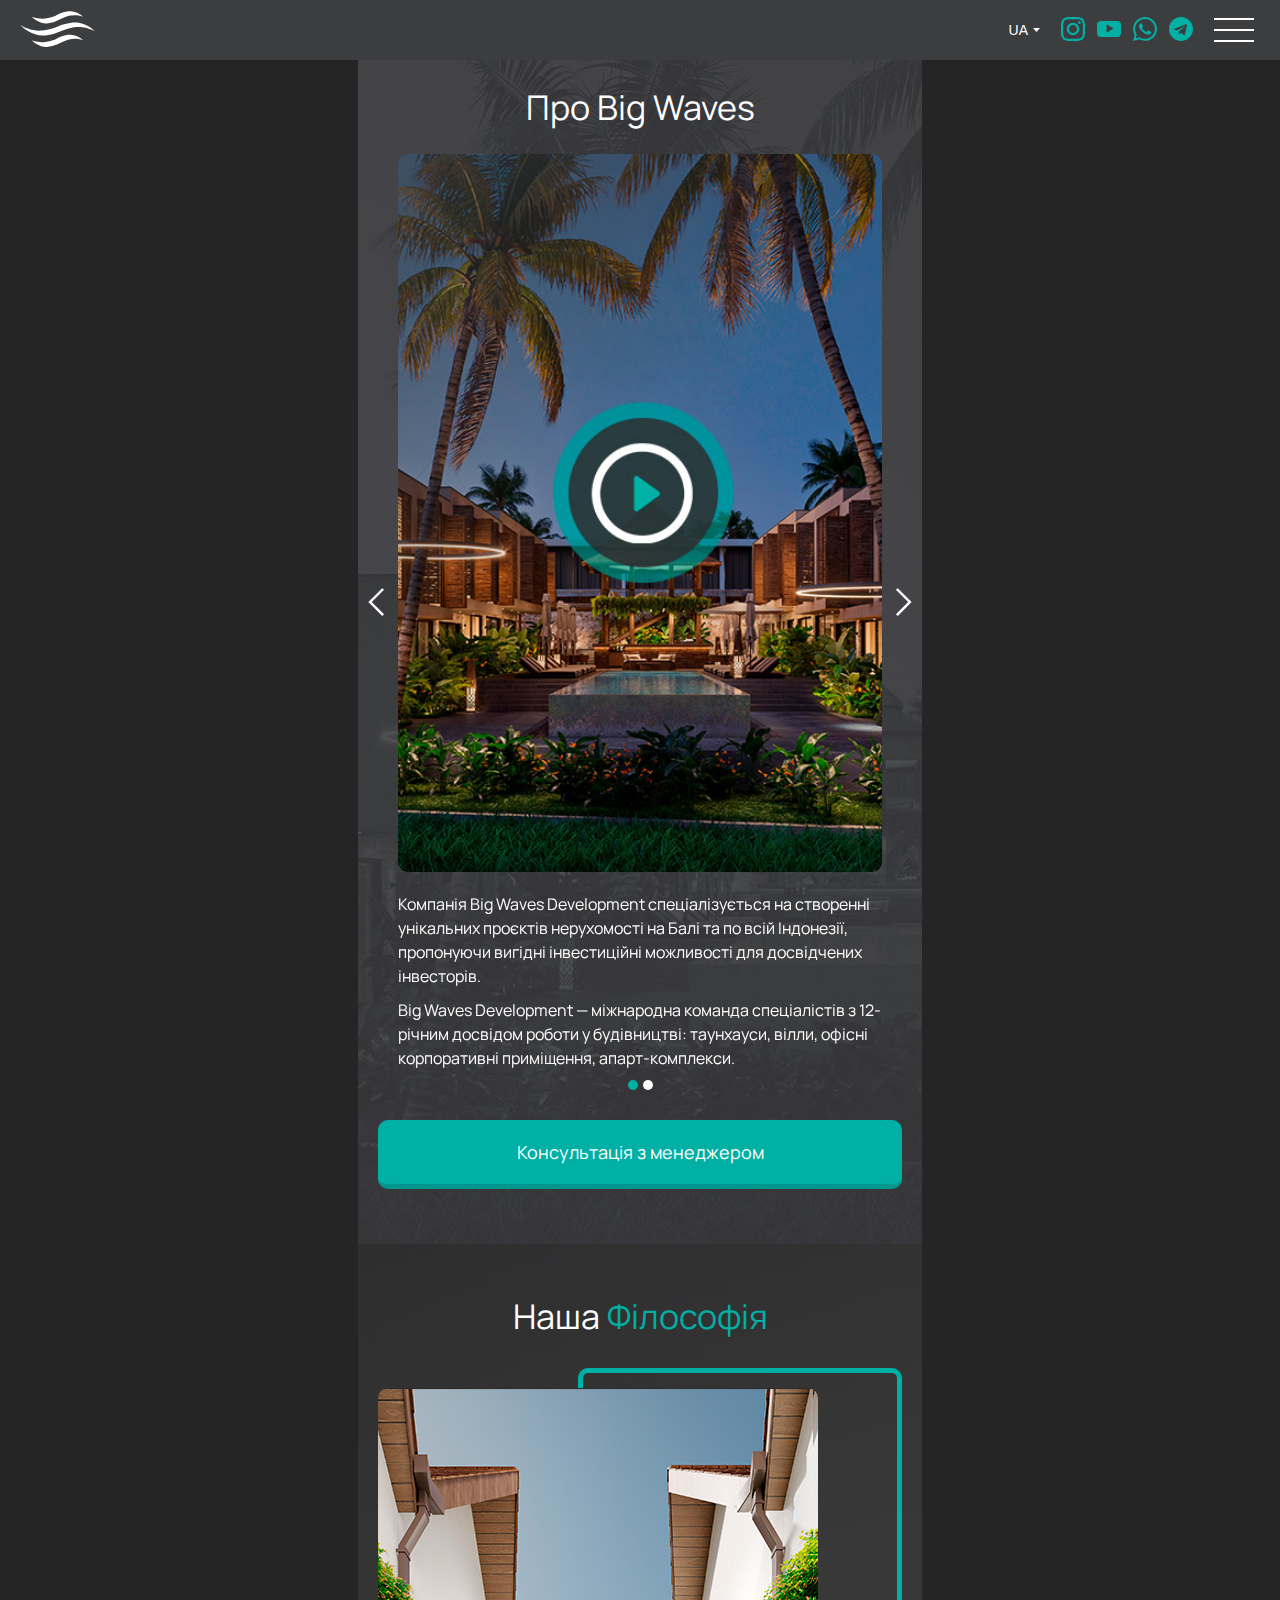
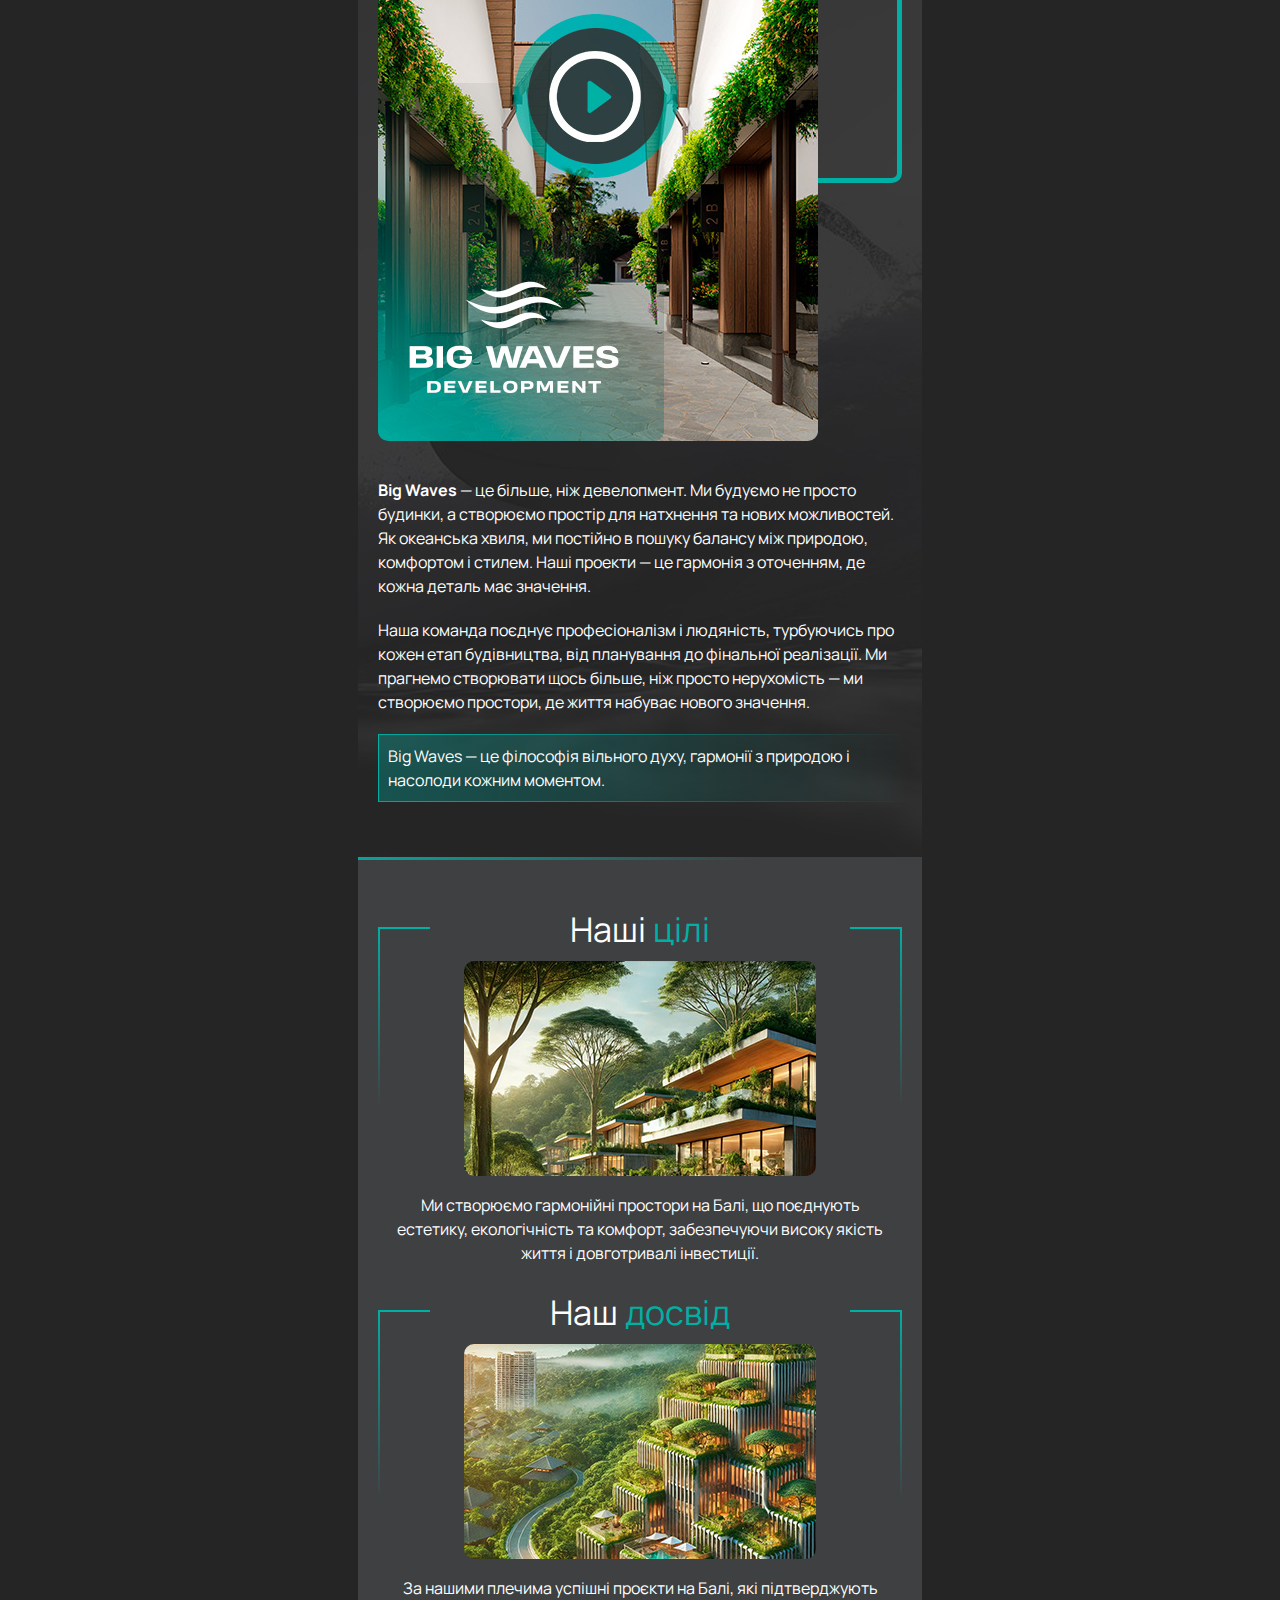
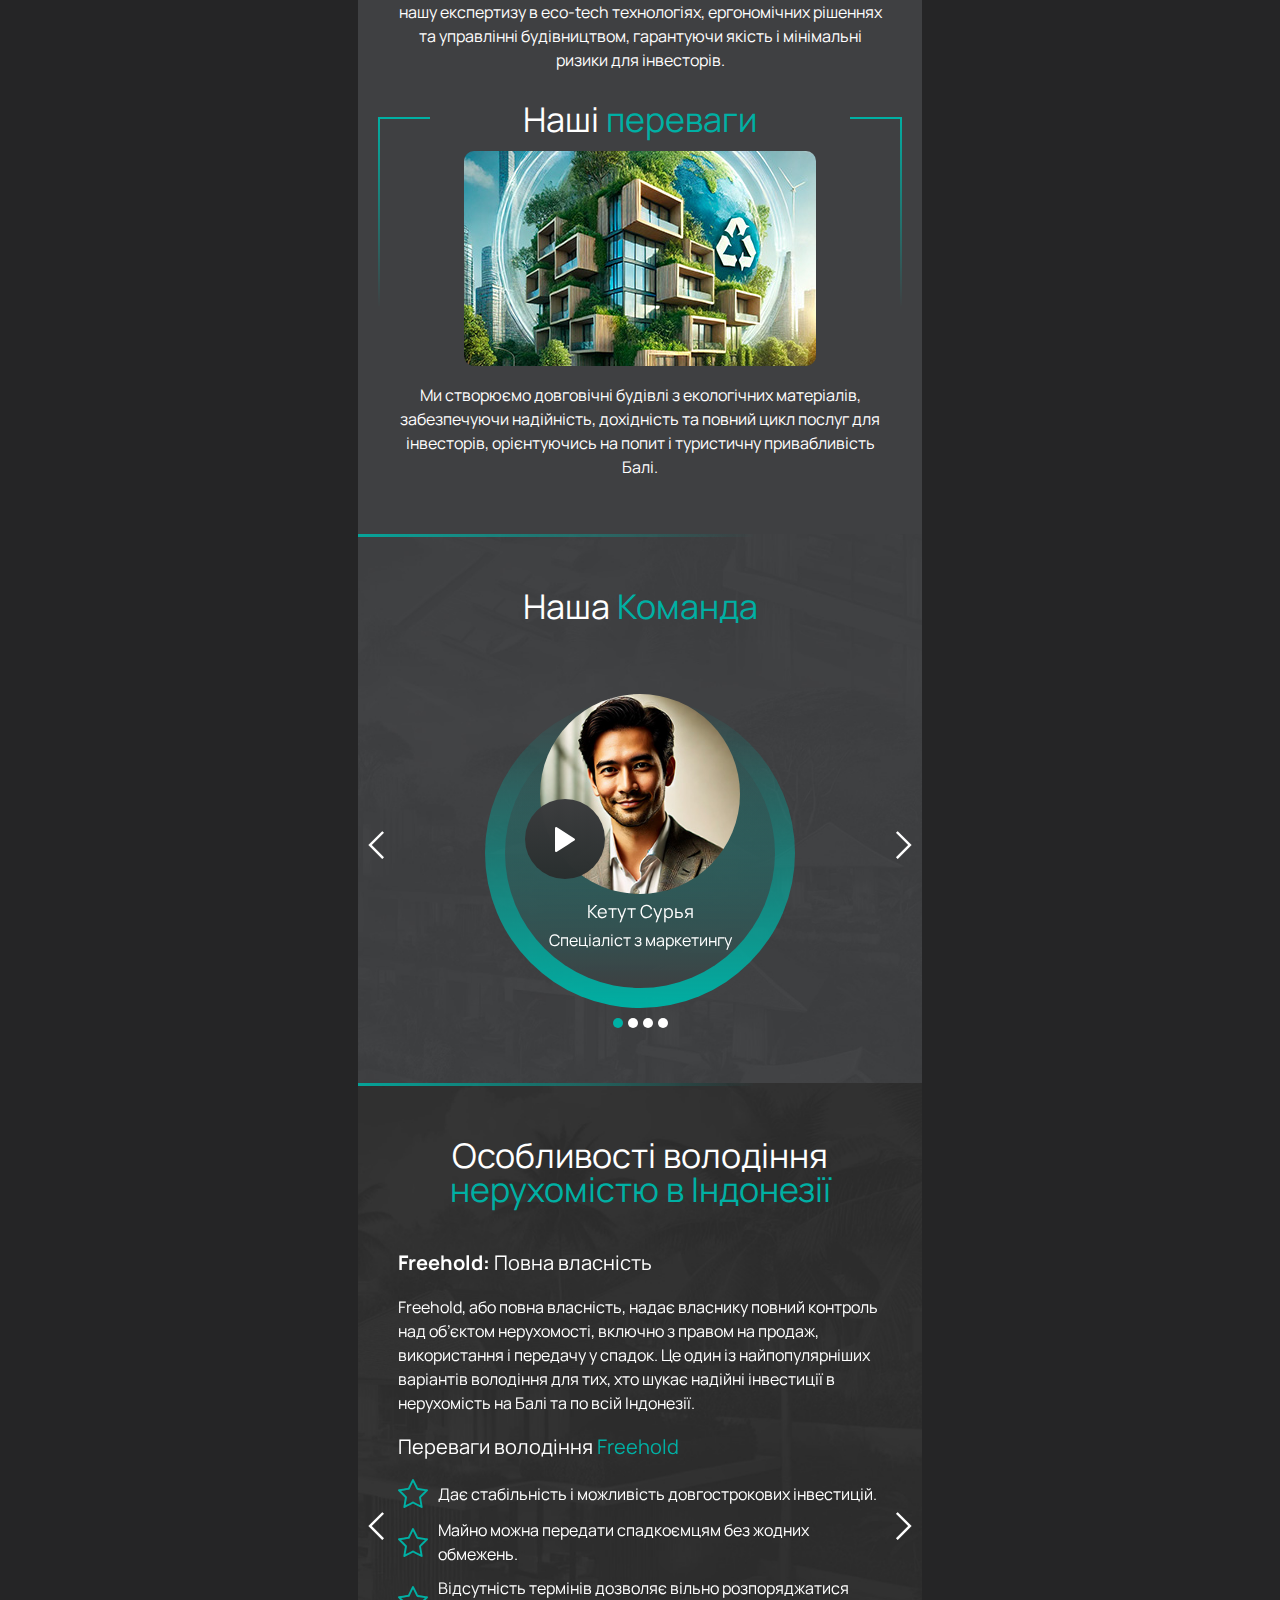
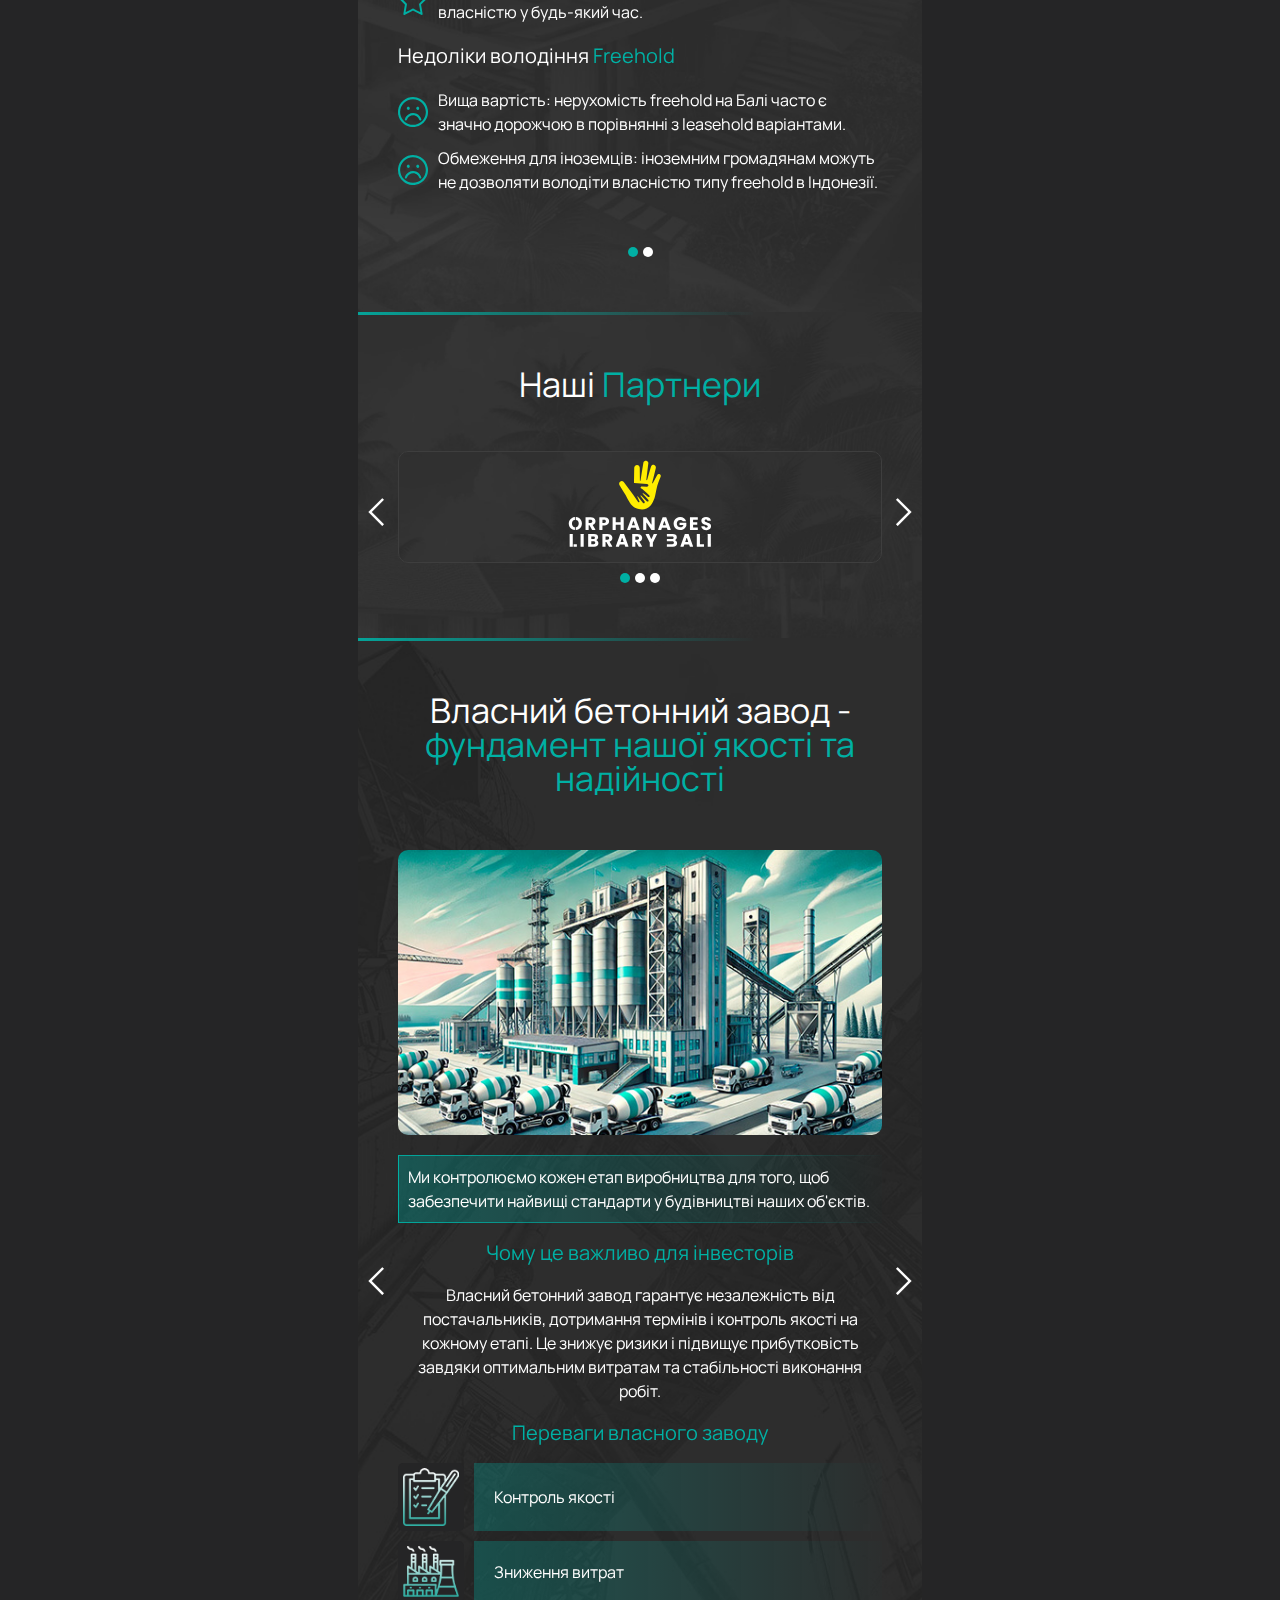
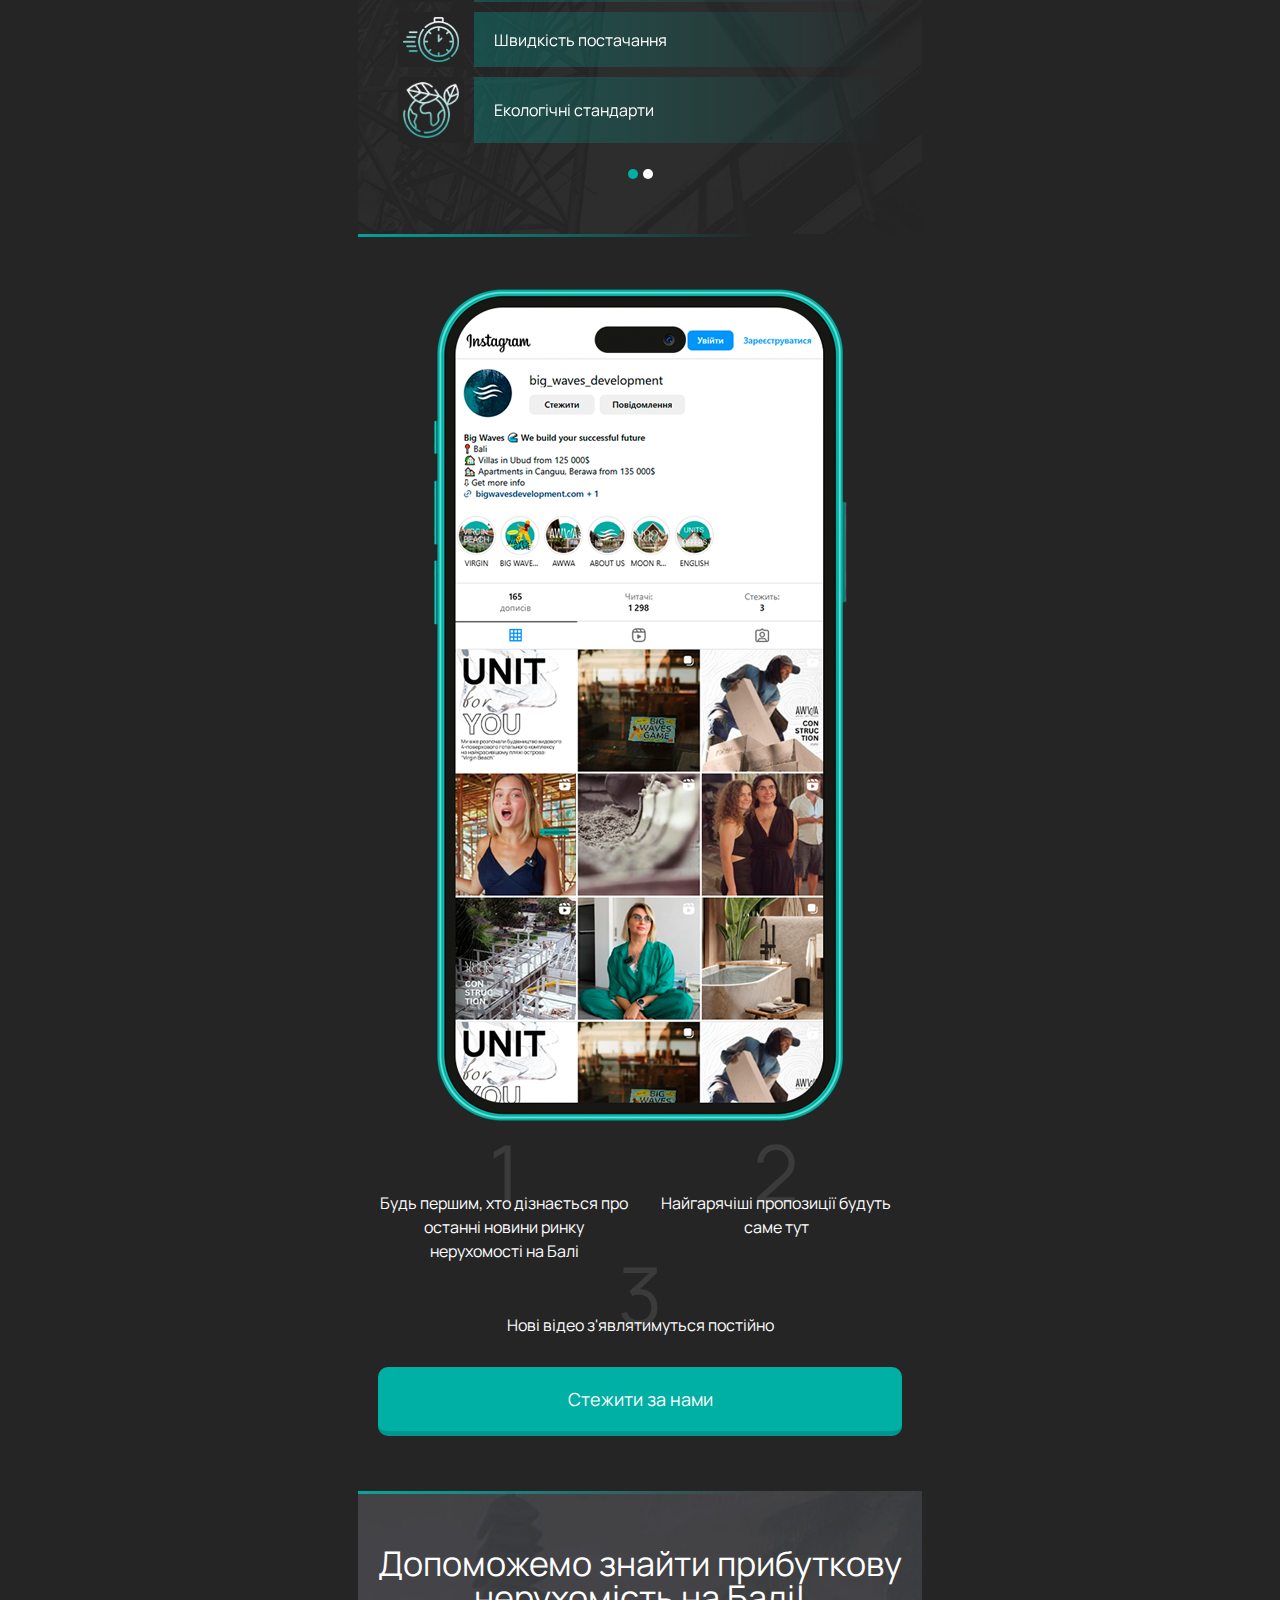
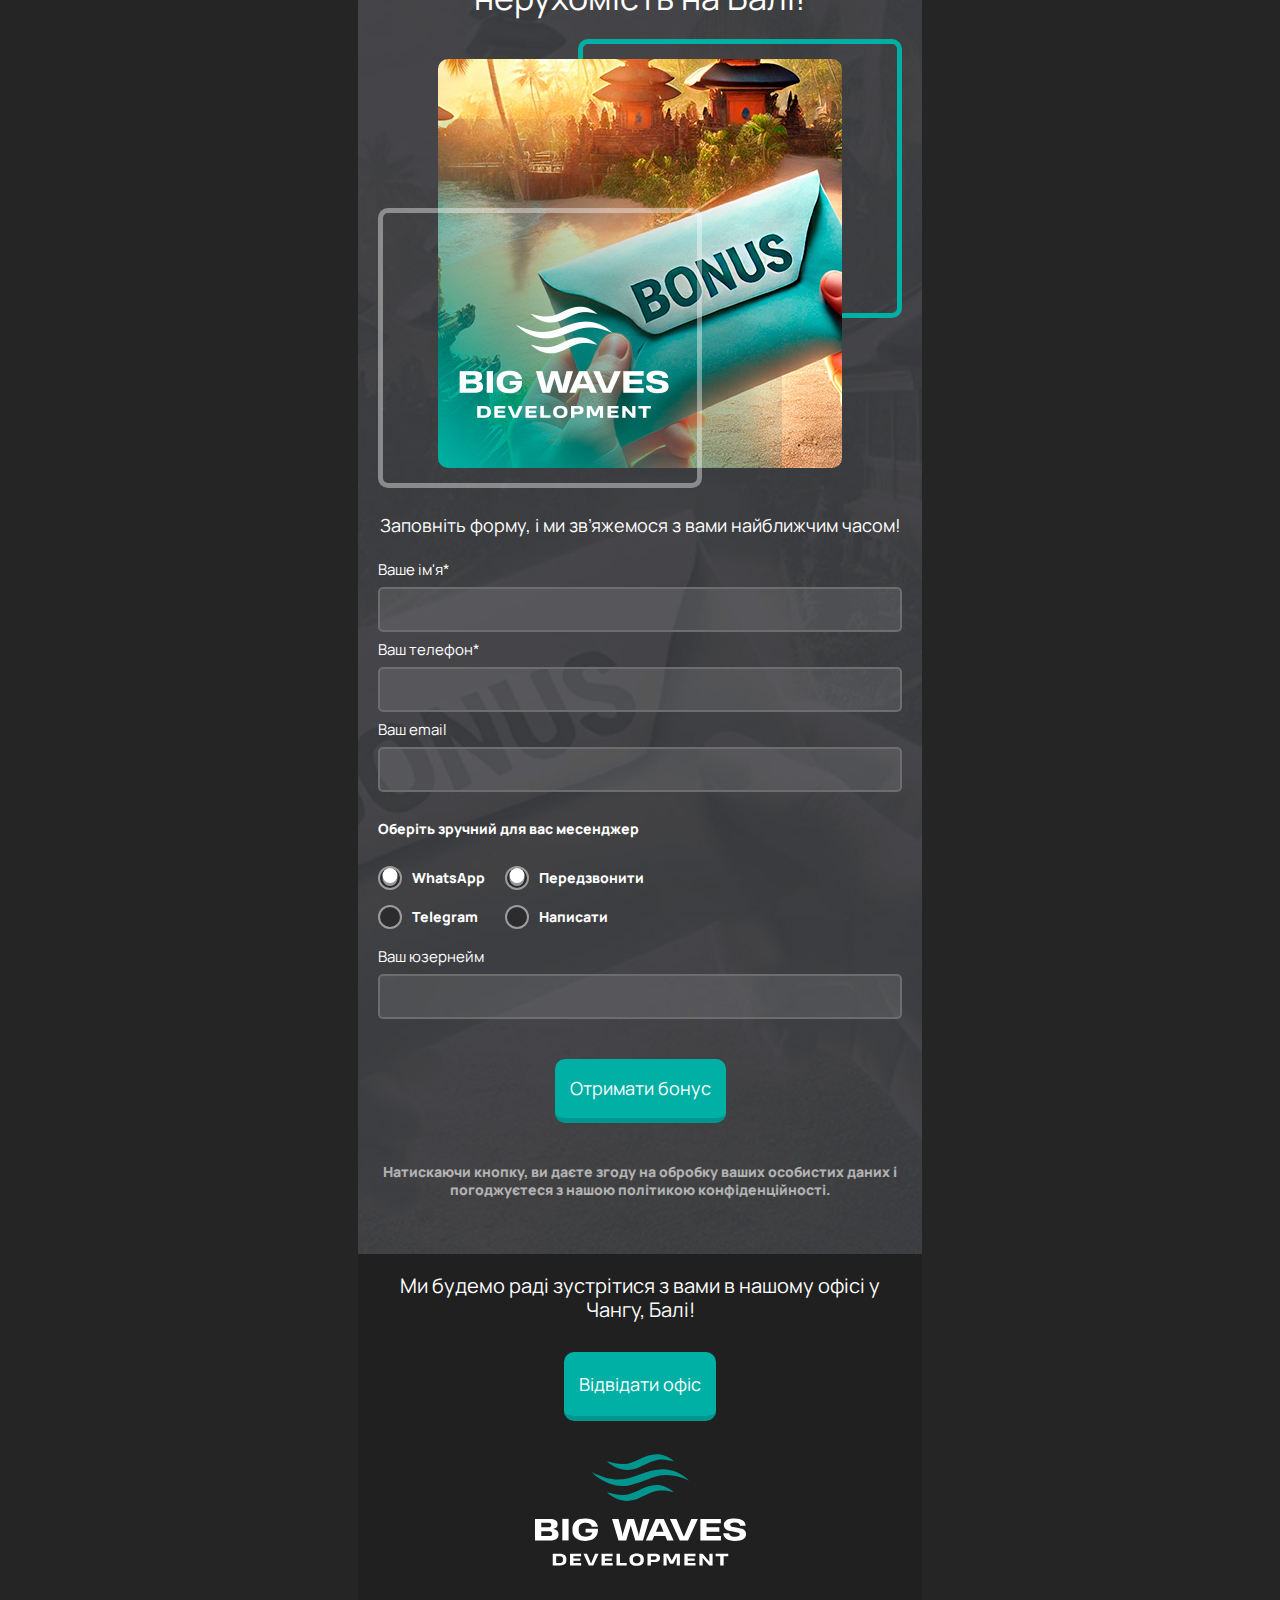
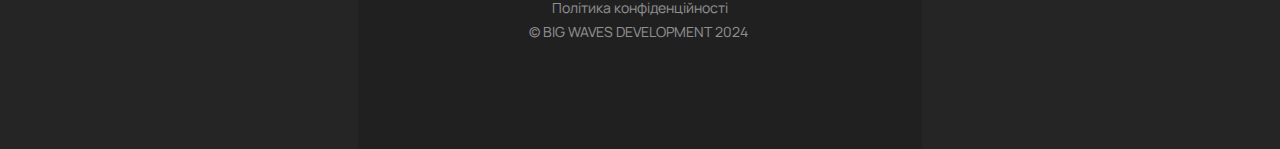
==== commit 7c010018: "Edits" ====
--- a/about.html
+++ b/about.html
@@ -783,14 +783,14 @@
 
         <section class="section sec10" id="sec10">
             <div class="container">
-                <h3 class="secTitle">Якщо ви дійшли до цього місця, це означає, що вам цікаві наші проєкти</h3>
+                <h3 class="secTitle">Допоможемо знайти прибуткову нерухомість на Балі!</h3>
                 <div class="qizPic sec10Pic">
                     <span class="qizPicLine1"></span>
                     <img src="img/sec10-pic.jpg?v=1.0.1" alt="Pic">
                     <span class="qizPicLine2"></span>
                 </div>
                 <div class="sec10T">
-                    Заповніть форму і отримайте спеціальний бонус
+                    Заповніть форму, і ми зв’яжемося з вами найближчим часом!
                 </div>
                 <form action="/">
                     <div class="modalQizForm">
--- a/css/style.css
+++ b/css/style.css
@@ -427,9 +427,11 @@
 .contBlock1 {
     font-size: 13px;
     padding: 10px;
+    padding-right: 0;
     line-height: 18px;
     display: flex;
     align-items: center;
+    text-align: center;
 }
 
 .containerF2 {
@@ -978,6 +980,9 @@
     display: flex;
     flex-direction: column;
     gap: 10px;
+    min-height: 100px;
+    align-items: center;
+    justify-content: center;
 }
 
 .aboutStatCol span {
@@ -1261,6 +1266,7 @@
 .represBaliRow {
     display: flex;
     gap: 20px;
+    position: relative;
 }
 
 .represBaliCol {
@@ -1866,12 +1872,11 @@
 .invModal::after {
     content: '';
     position: absolute;
-    bottom: -20px;
-    left: 20px;
-    width: 0;
-    height: 0;
-    border-top: 20px solid #fff;
-    border-right: 20px solid transparent;
+    bottom: -1px;
+    left: -12px;
+    width: 25px;
+    height: 32px;
+    background: url(../img/mesArrow2.svg) center no-repeat;
 }
 
 .invModal.active {
@@ -2460,8 +2465,8 @@
 }
 
 .teamOwl2Name {
-    font-weight: 800;
-    font-size: 20px;
+    /* font-weight: 800; */
+    font-size: 18px;
 }
 
 .teamVideo {
@@ -3050,13 +3055,17 @@
 .newsTitle {
     line-height: 24px;
     font-size: 20px;
-    font-weight: 800;
+    /* font-weight: 800; */
 }
 
 .newsDesc {
     line-height: 24px;
     font-size: 16px;
     margin-bottom: 15px;
+}
+
+.newsDesc iframe {
+    width: 100%;
 }
 
 .newsDesc p {
@@ -3205,14 +3214,16 @@
     position: relative;
     position: absolute;
     top: 0;
-    left: 0;
+    left: 50%;
+    width: 85%;
+    transform: translate(-50%, 0);
     display: none;
     flex-direction: column;
     gap: 10px;
     text-align: center;
     z-index: 5;
     border-top: 2px solid #00B0A4;
-    padding: 10px 30px;
+    padding: 10px;
     background: #fff;
     border-radius: 20px;
     color: #333;
@@ -3221,10 +3232,23 @@
 .represBaliBlock::after {
     content: '';
     position: absolute;
-    bottom: -20px;
-    left: 20px;
-    width: 0;
-    height: 0;
-    border-top: 20px solid #fff;
-    border-right: 20px solid transparent;
+    bottom: -1px;
+    left: -12px;
+    width: 25px;
+    height: 32px;
+    background: url(../img/mesArrow2.svg) center no-repeat;
+}
+
+.highlighted {
+    color: #00B0A4 !important;
+    transition: color 1s ease;
+    text-decoration: underline !important;
+}
+
+.hideUserName {
+    display: none !important;
+}
+
+.hideUserNameActive {
+    display: flex !important;
 }